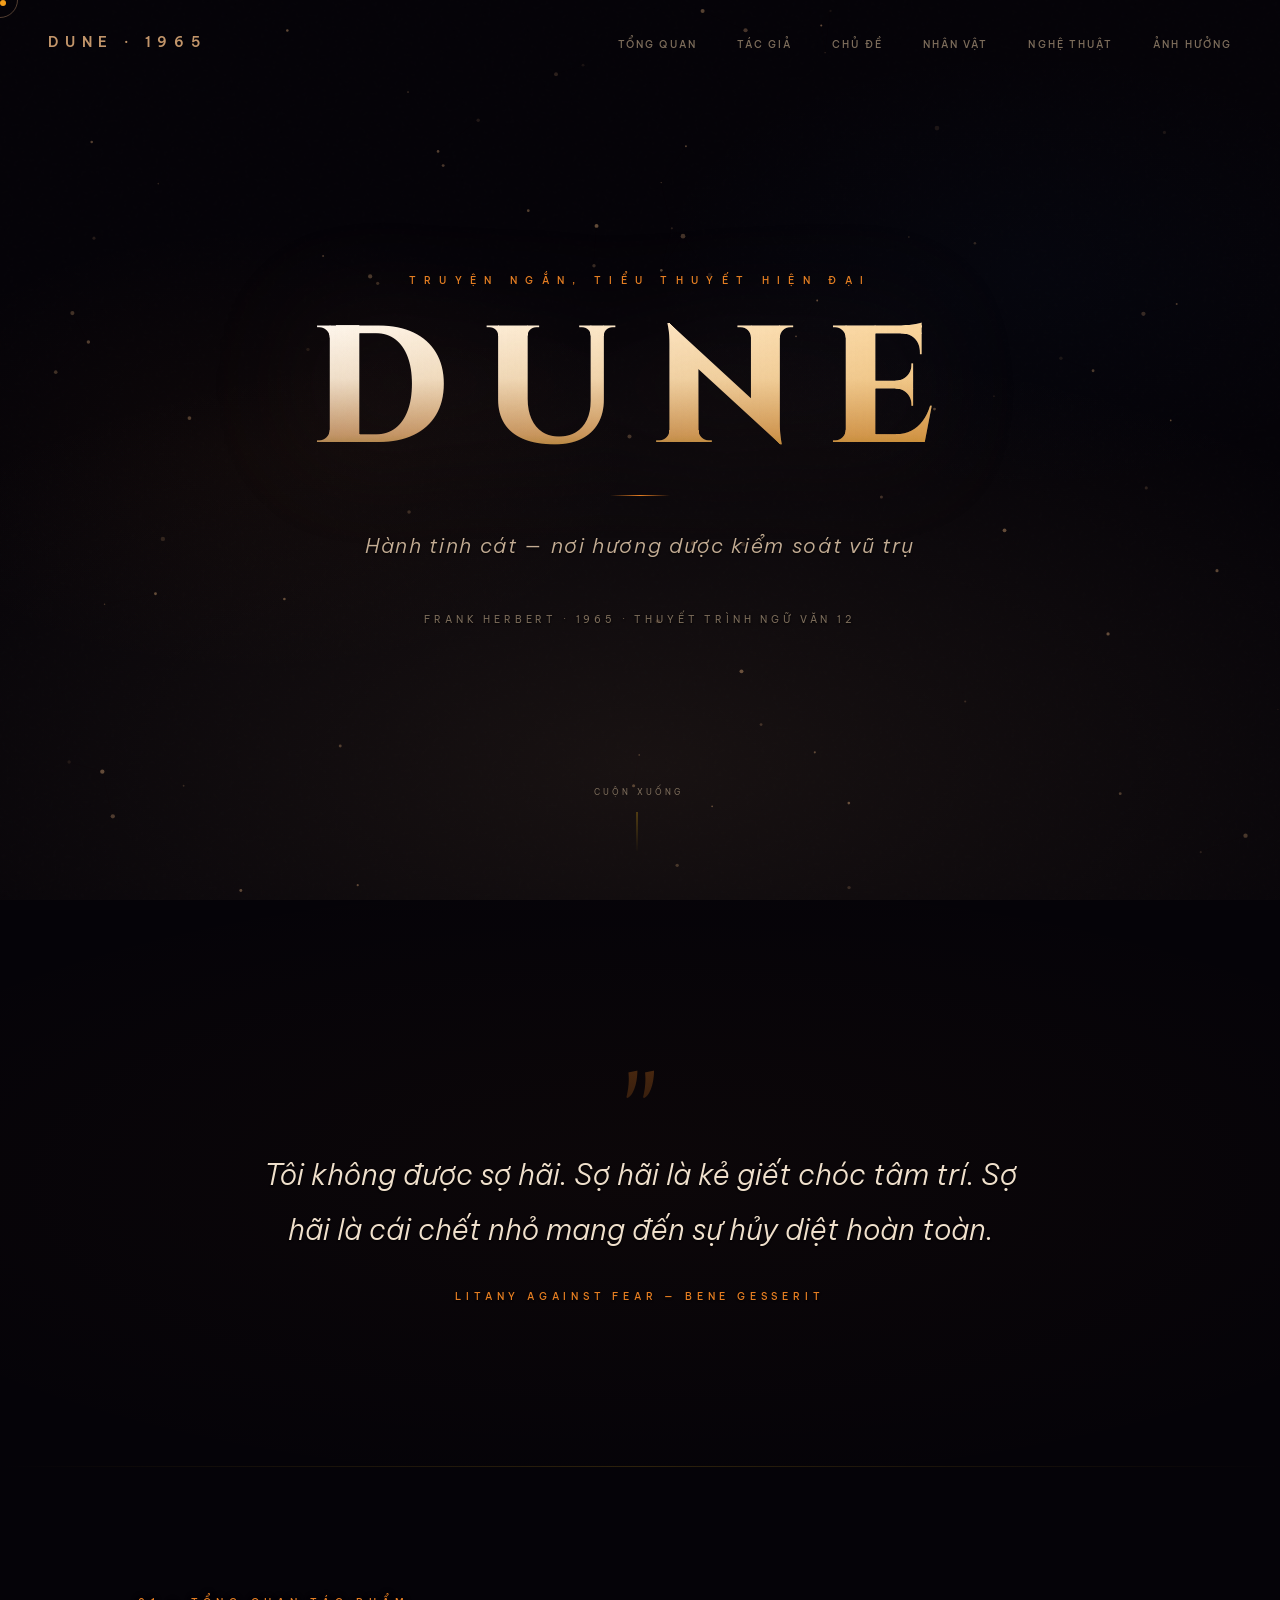
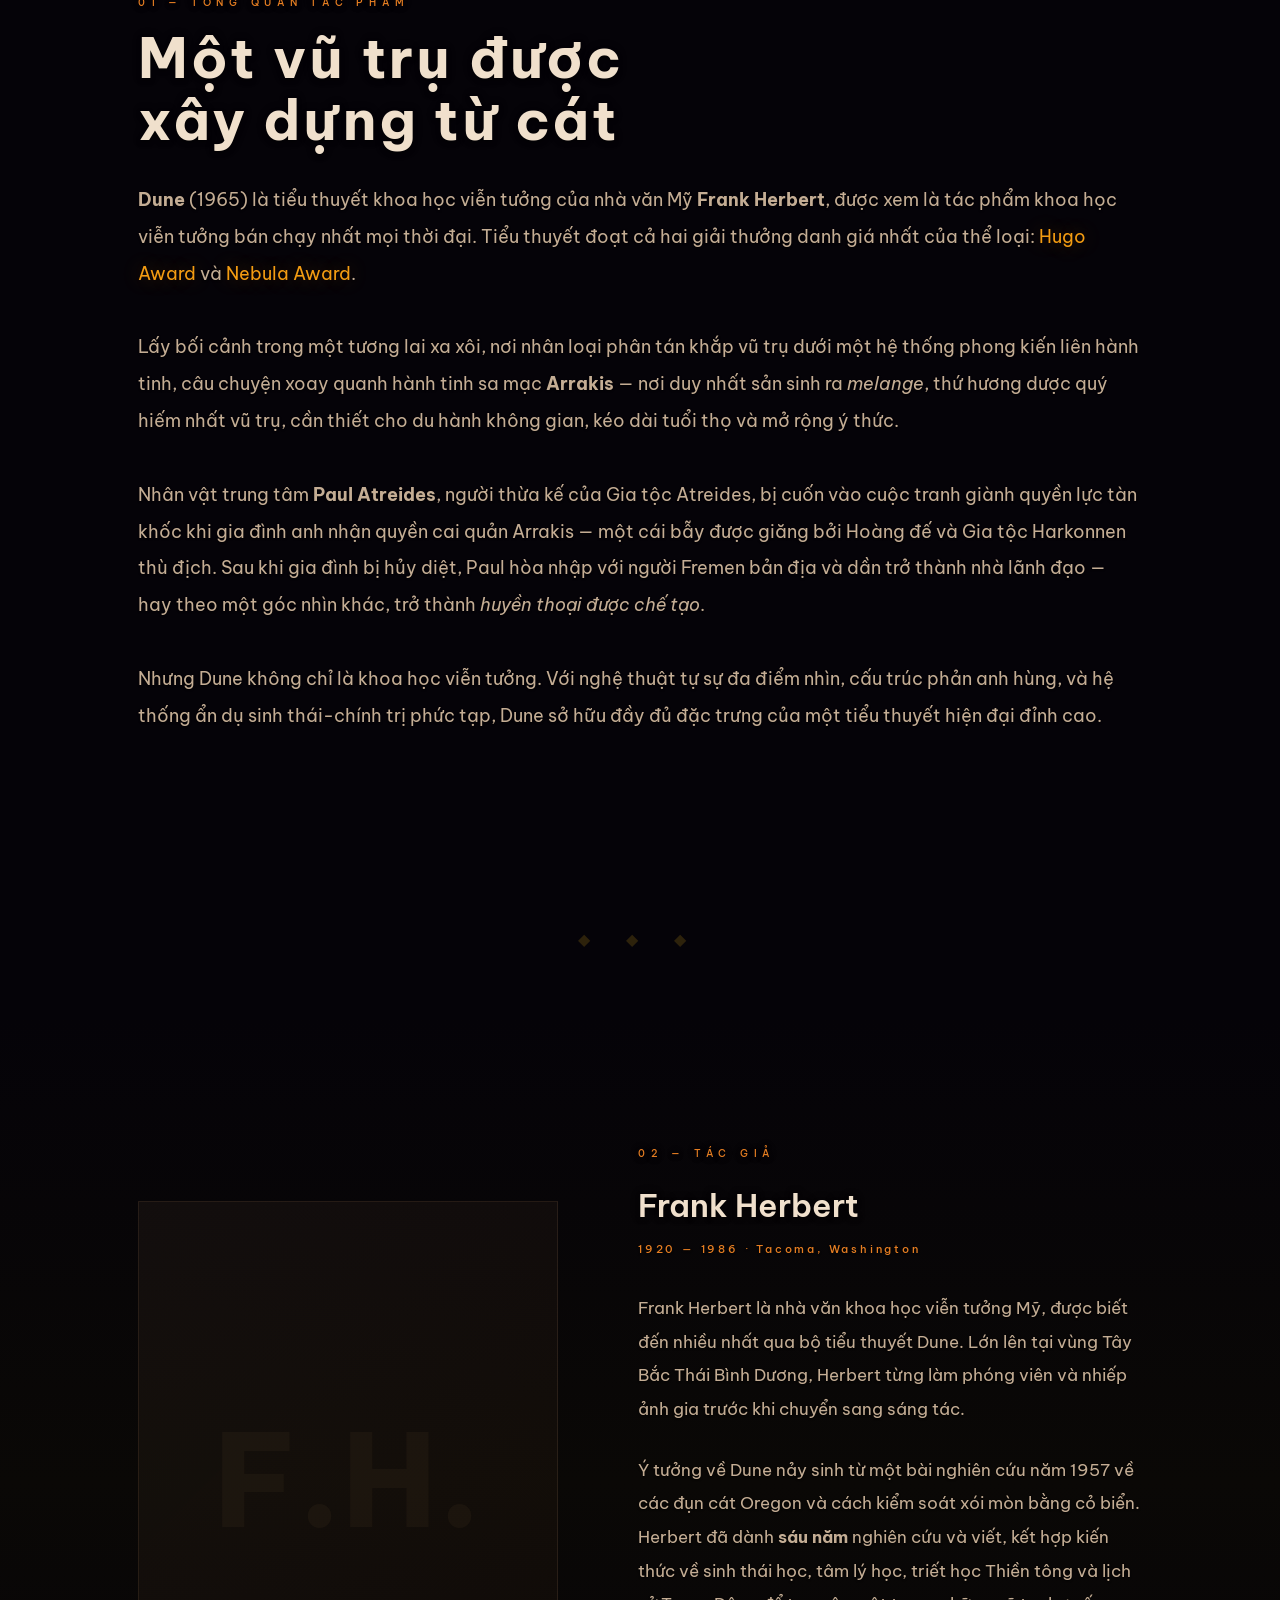
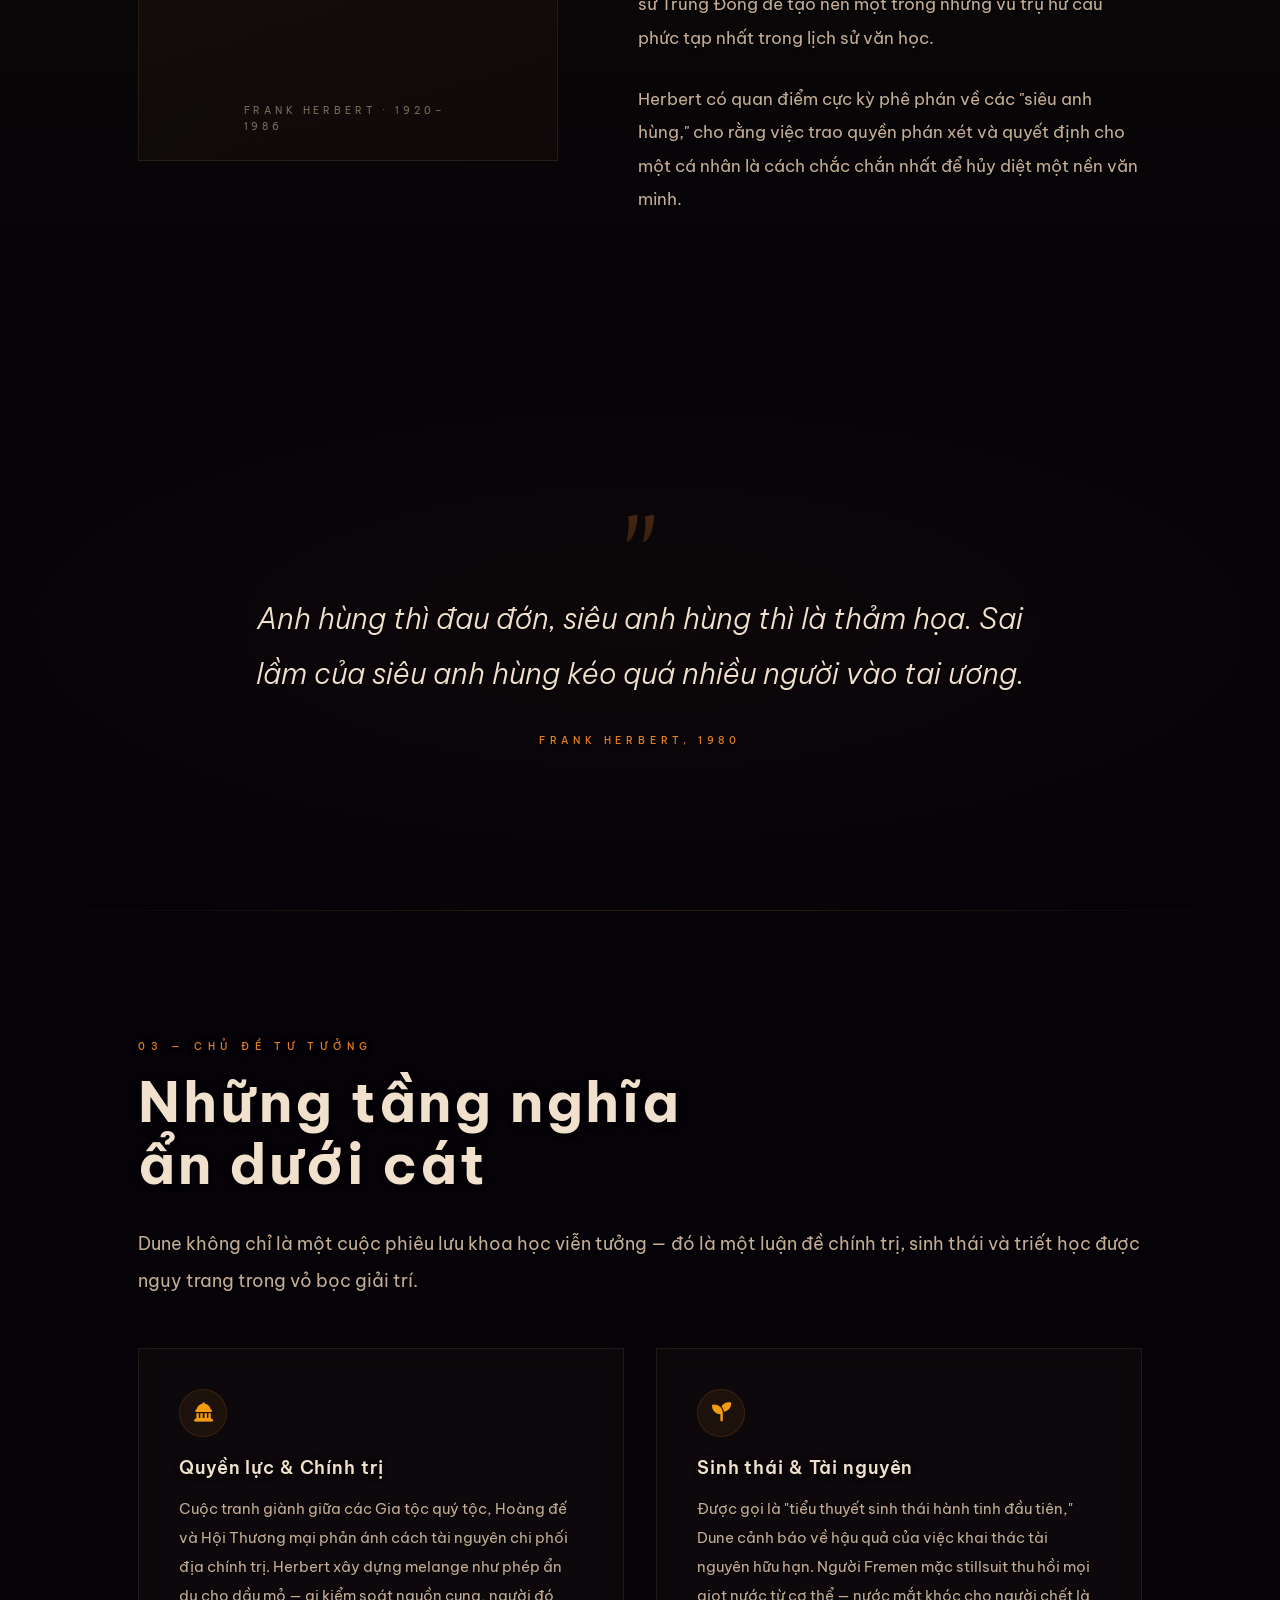
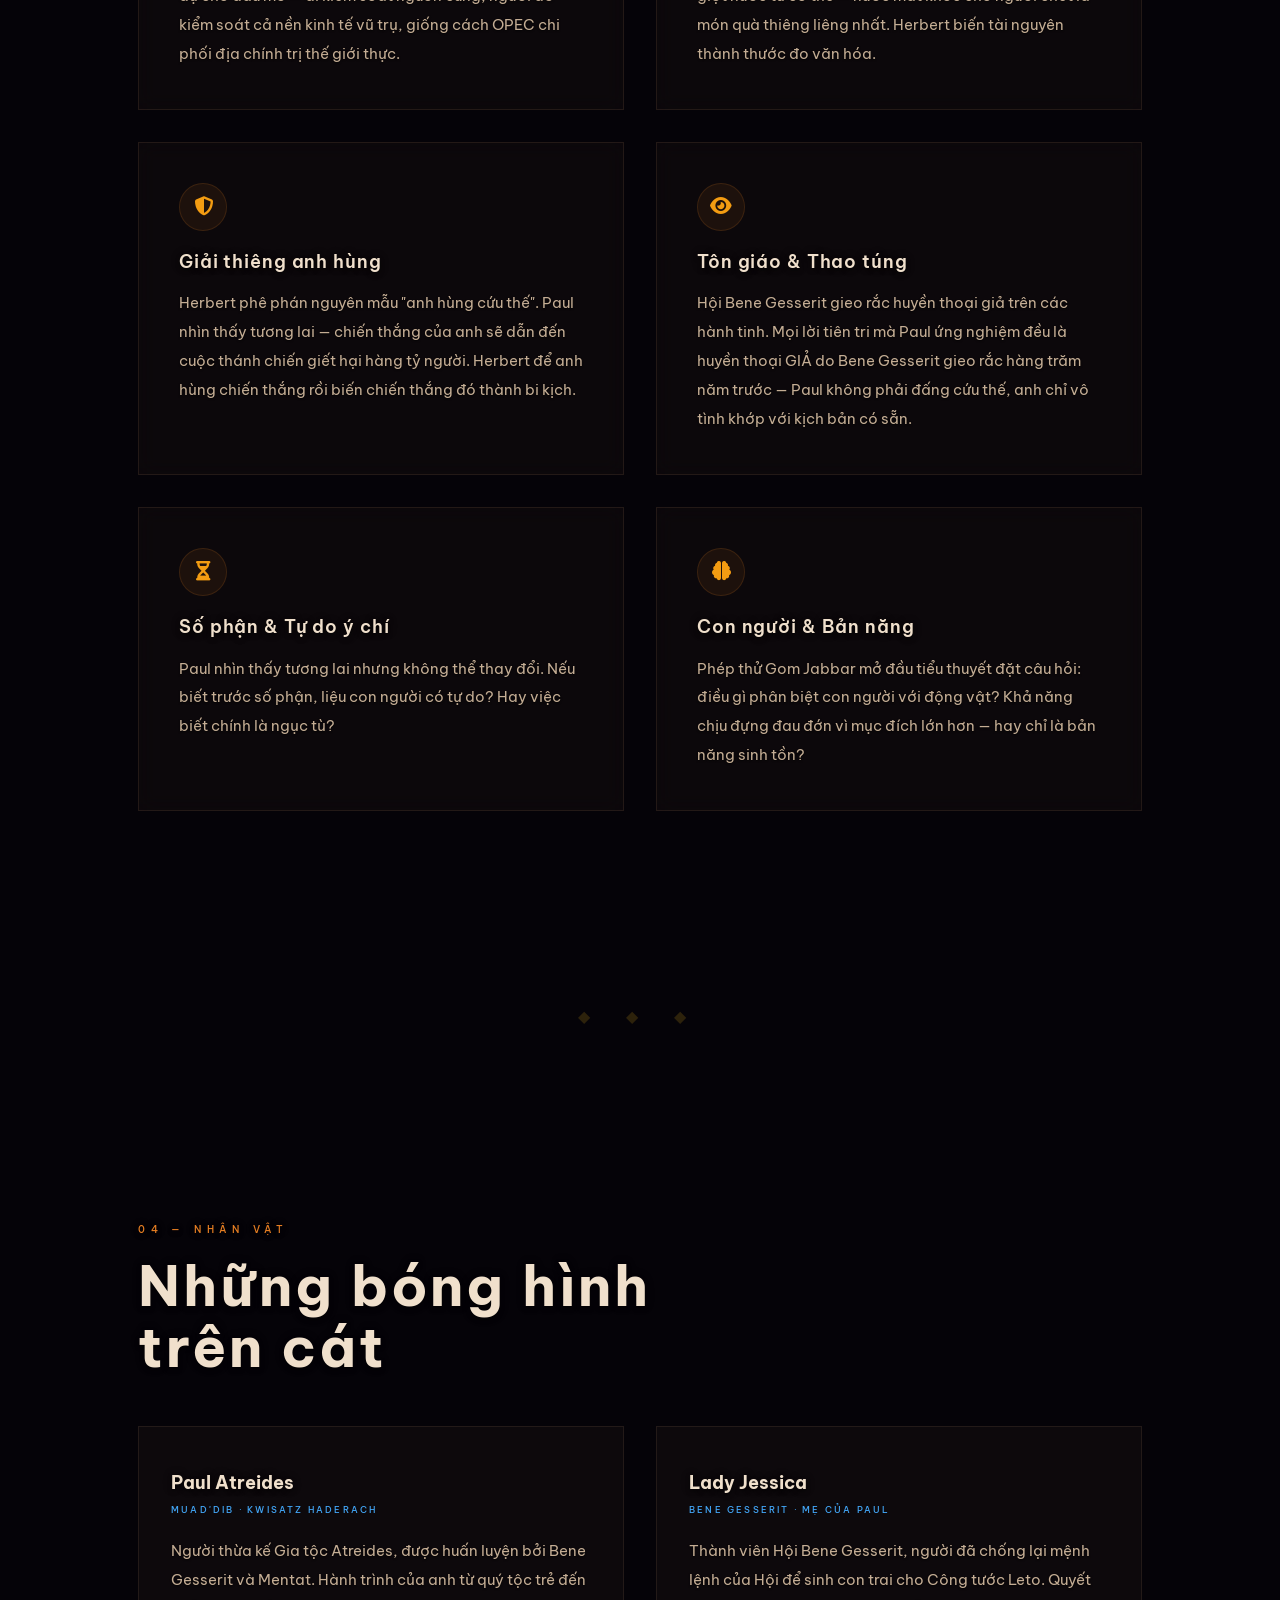
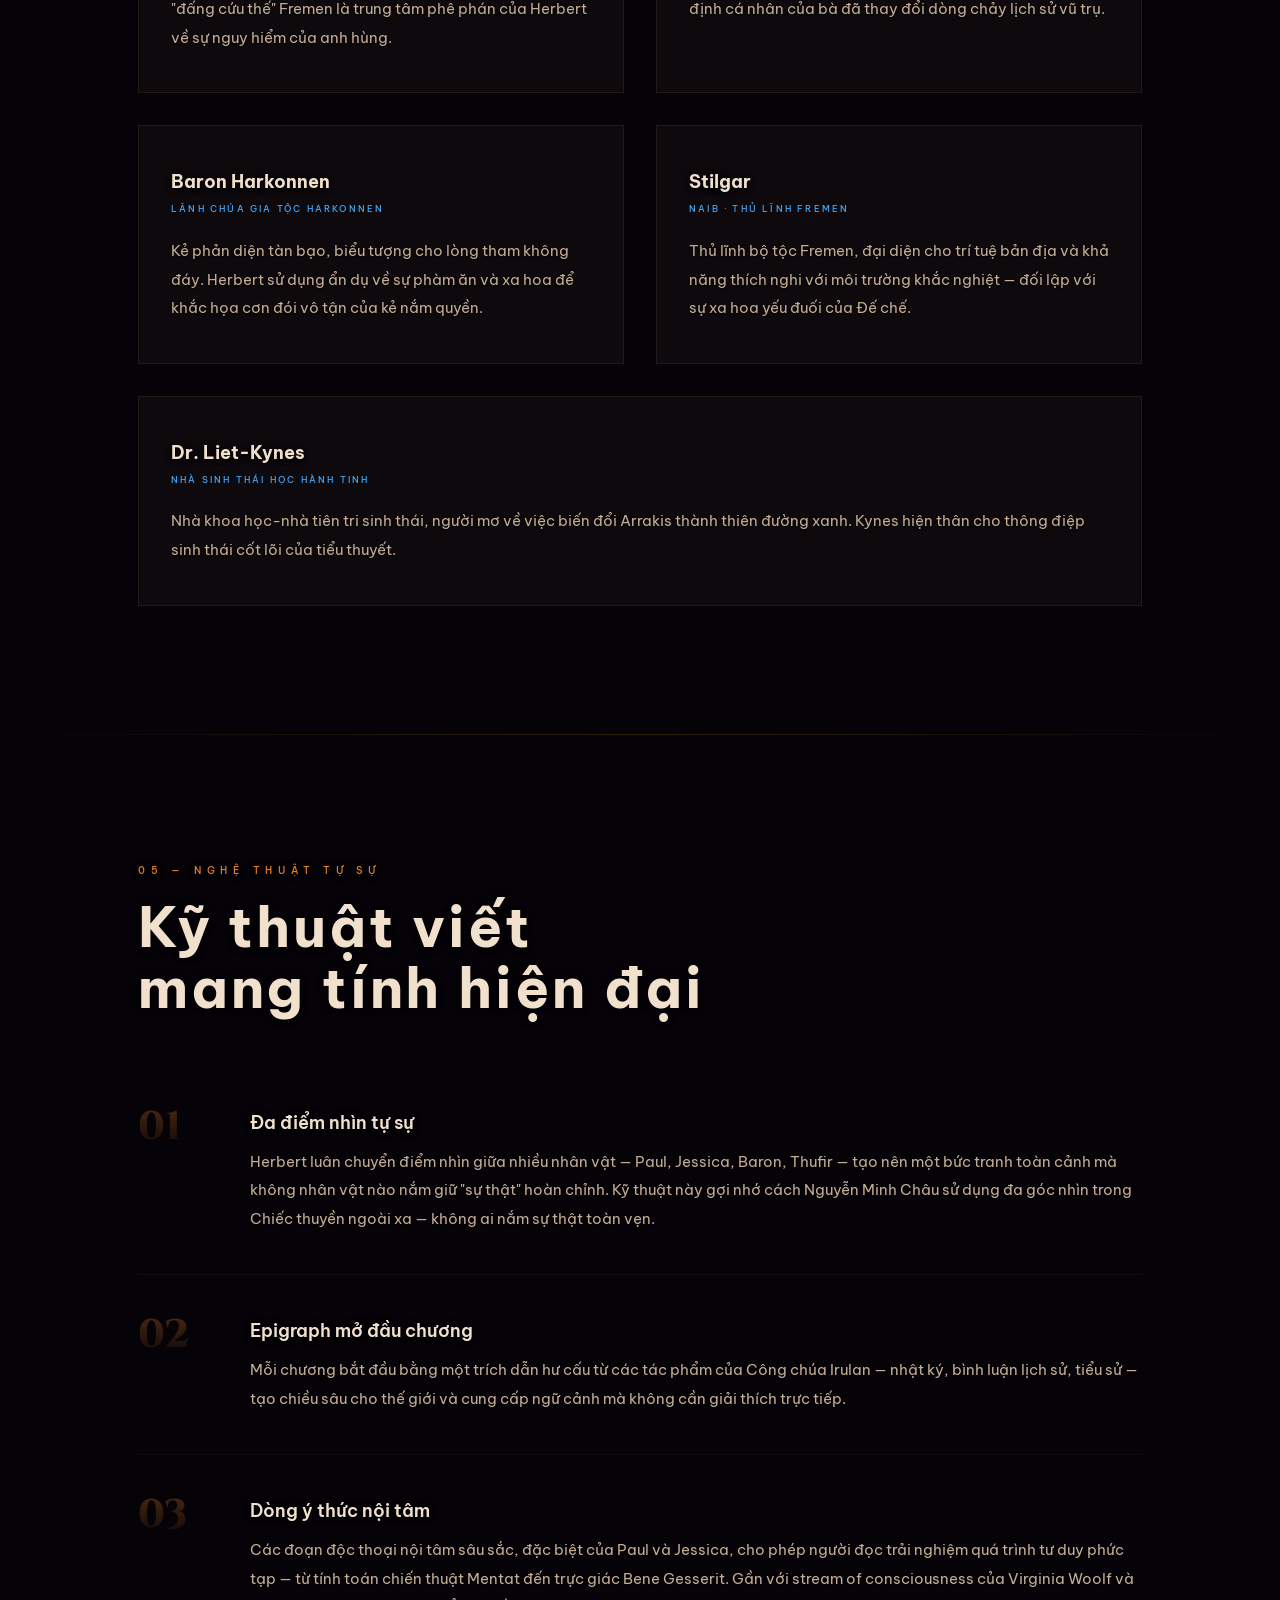
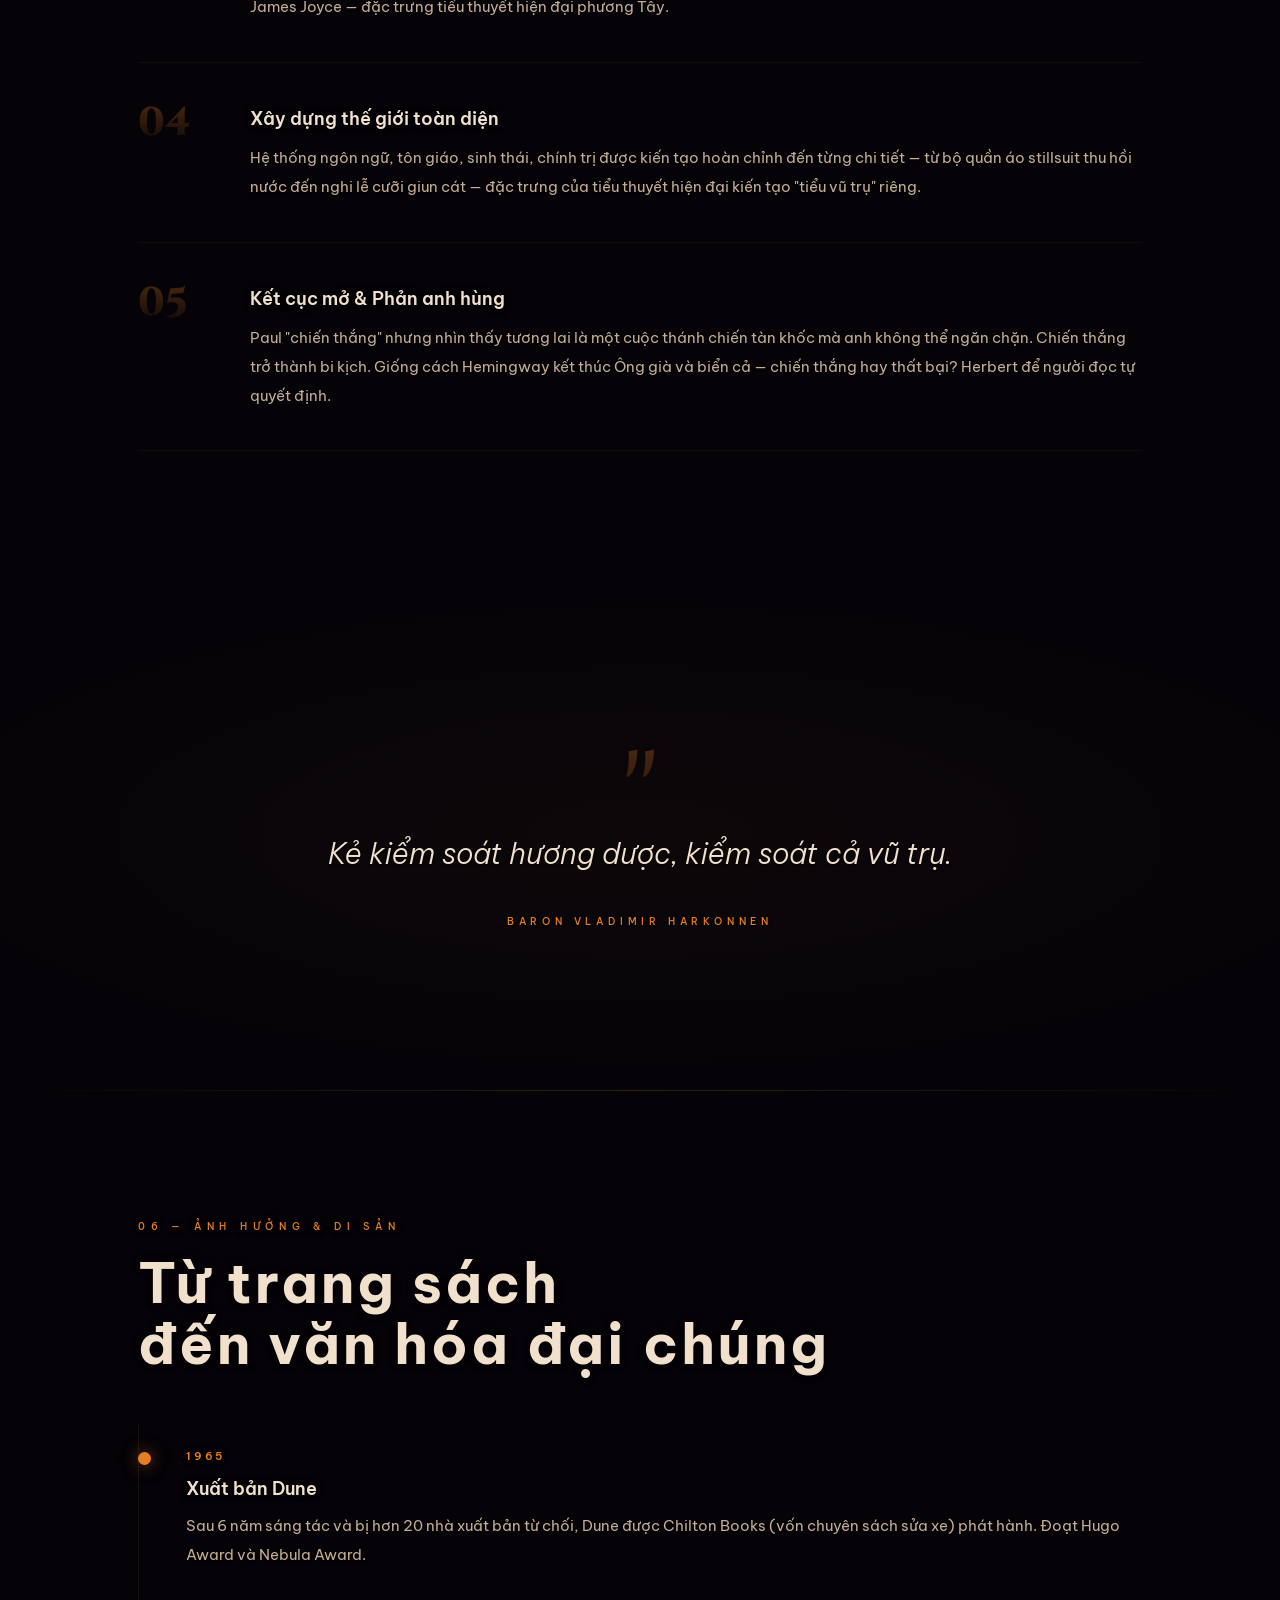
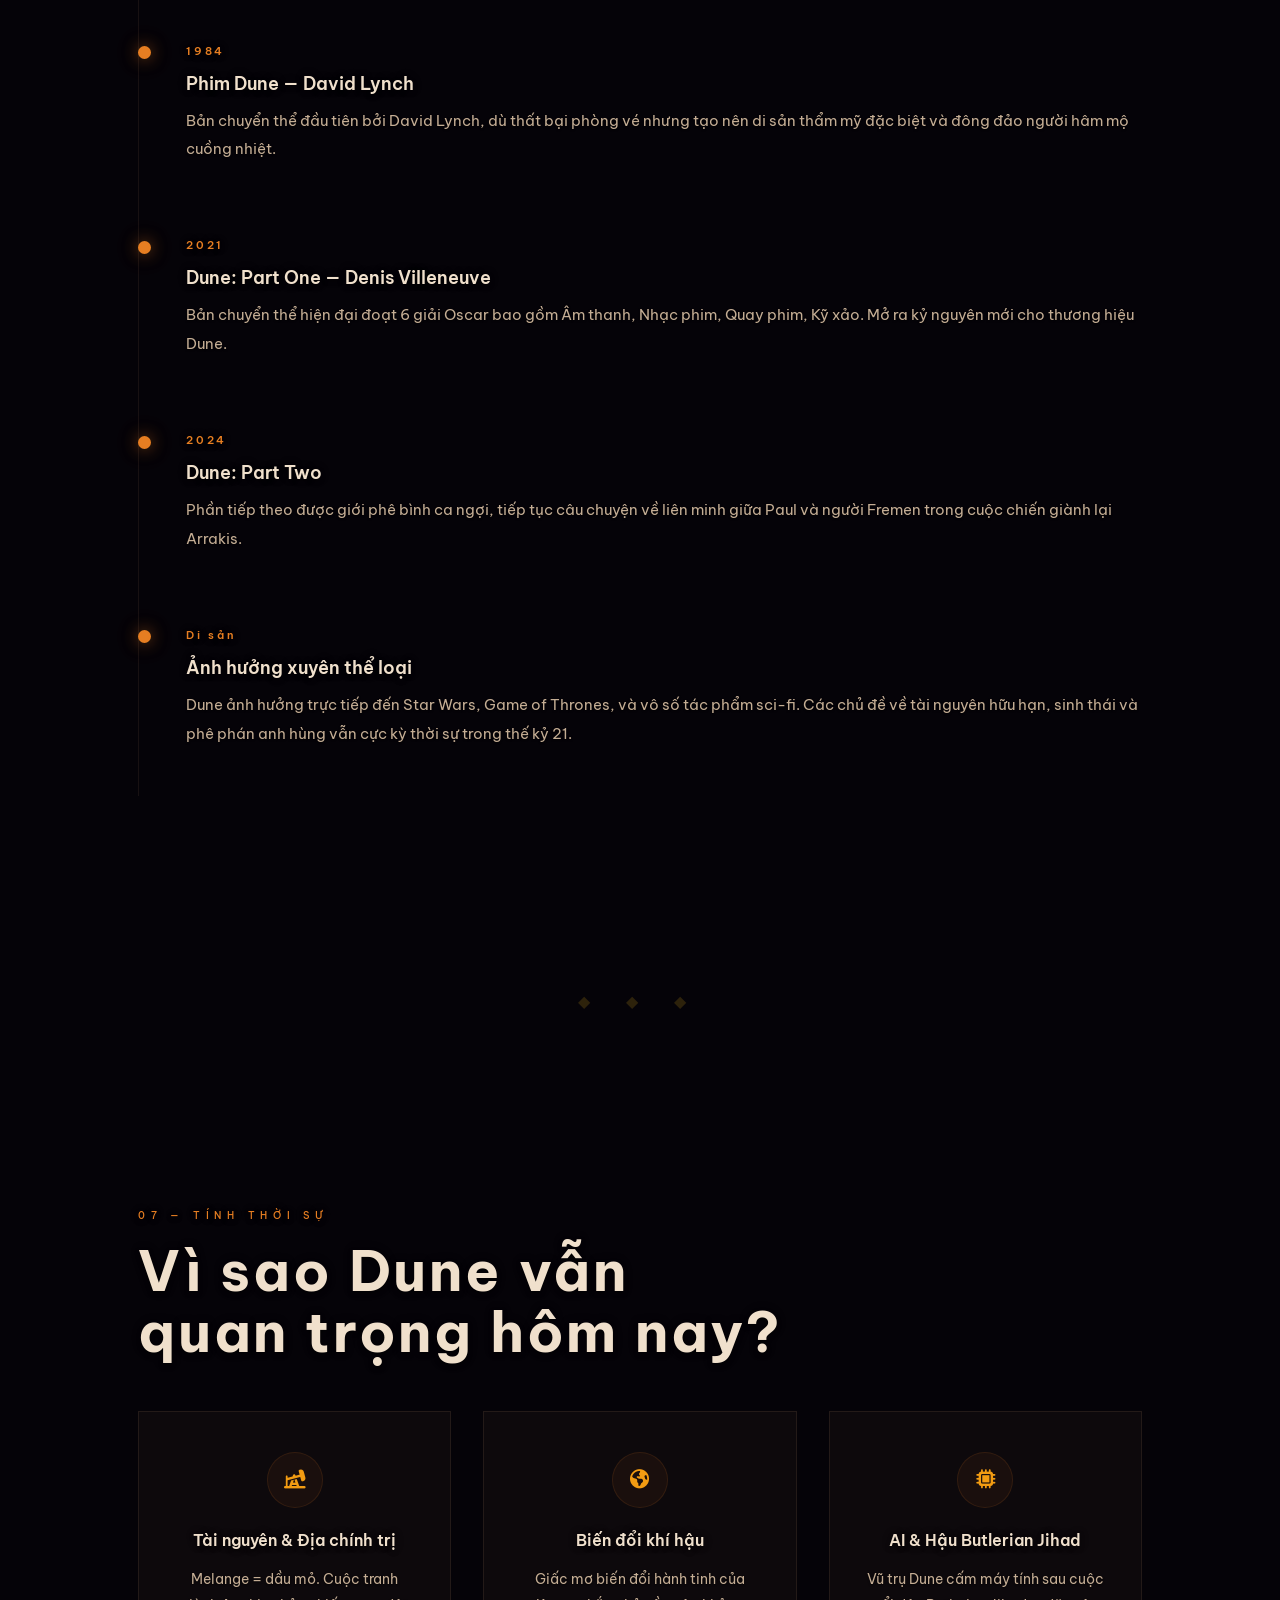
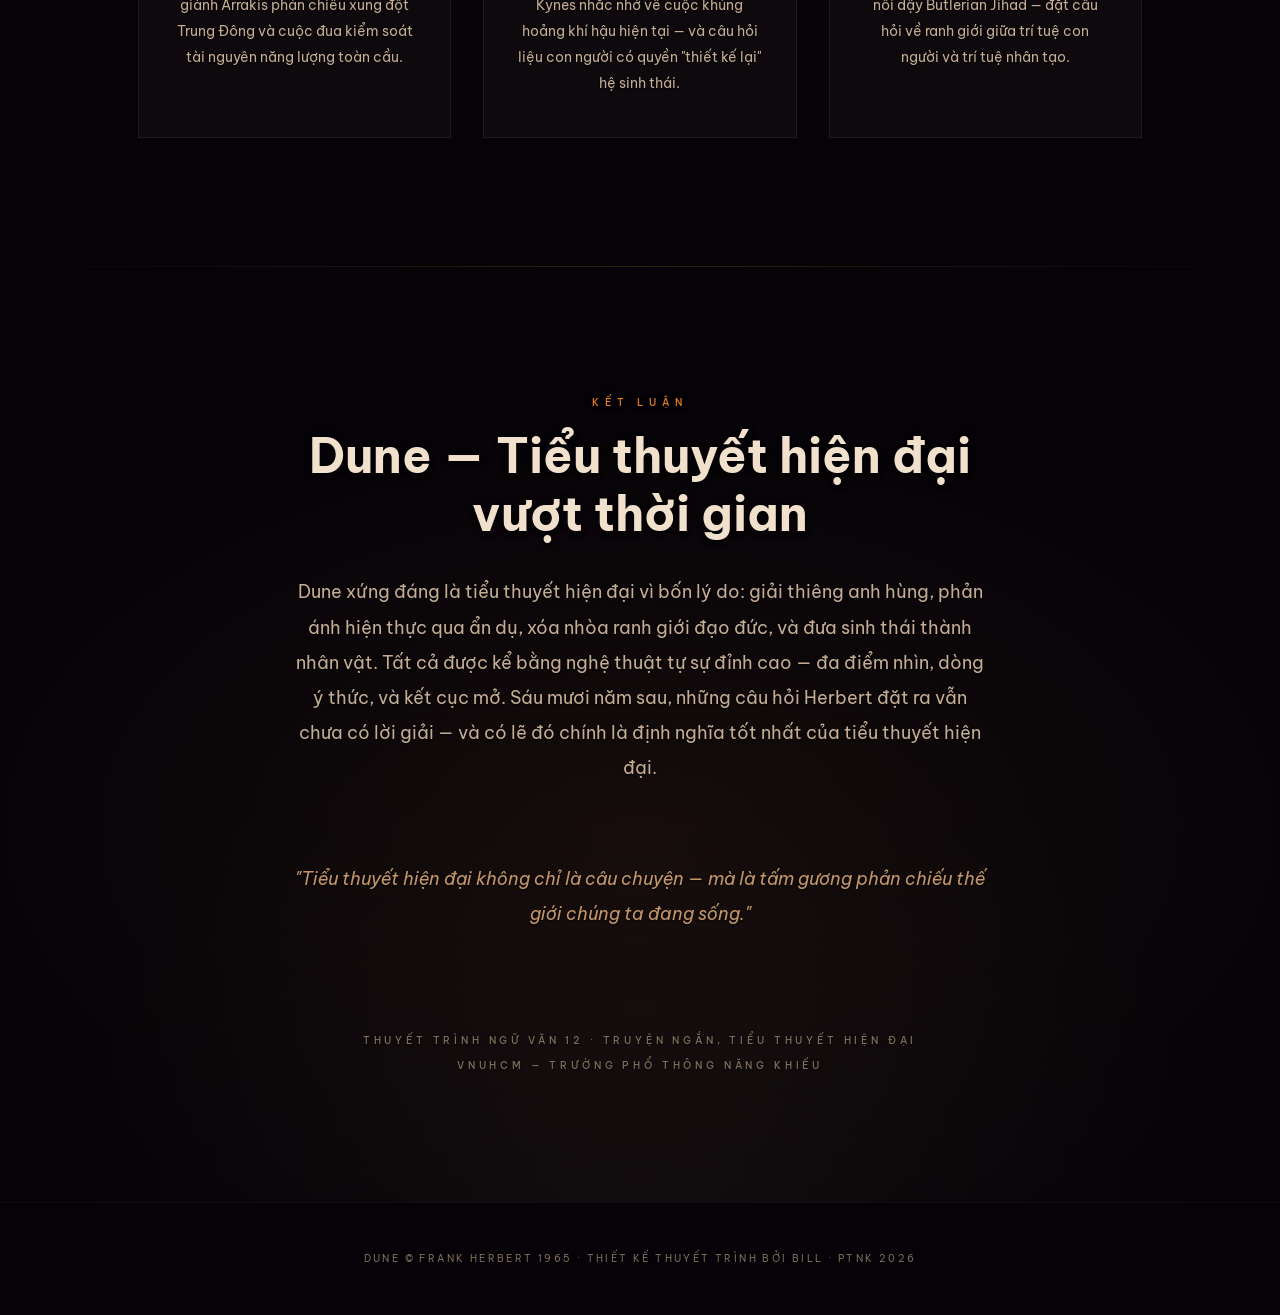
==== index.html @ d8400de3 "Update presentation content to fit new scoring rubric" ====
<!DOCTYPE html>
<html lang="vi">

<head>
  <meta charset="UTF-8">
  <meta name="viewport" content="width=device-width, initial-scale=1.0">
  <title>DUNE — Tiểu thuyết hiện đại | Thuyết trình Ngữ Văn 12</title>
  <meta name="description"
    content="Trang thuyết trình Ngữ Văn 12 về tiểu thuyết Dune của Frank Herbert — tác phẩm khoa học viễn tưởng vĩ đại nhất mọi thời đại.">
  <link rel="preconnect" href="https://fonts.googleapis.com">
  <link rel="preconnect" href="https://fonts.gstatic.com" crossorigin>
  <link
    href="https://fonts.googleapis.com/css2?family=Be+Vietnam+Pro:ital,wght@0,300;0,400;0,500;0,600;0,700;1,300;1,400;1,500&family=Cinzel:wght@400;500;600;700;800;900&display=swap"
    rel="stylesheet">
  <link rel="stylesheet" href="https://cdnjs.cloudflare.com/ajax/libs/font-awesome/6.5.1/css/all.min.css">
  <link rel="stylesheet" href="style.css">
</head>

<body>

  <!-- SCROLL PROGRESS -->
  <div class="scroll-progress" id="scrollProgress"></div>

  <!-- CUSTOM CURSOR -->
  <div class="cursor-dot" id="cursorDot"></div>
  <div class="cursor-ring" id="cursorRing"></div>

  <!-- LOADING -->
  <div class="loader" id="loader">
    <div class="loader-glyph"></div>
    <div class="loader-text">Arrakis</div>
    <div class="loader-sub">Đang tải thế giới Dune</div>
  </div>

  <!-- NAVIGATION -->
  <nav id="navbar">
    <div class="nav-brand">Dune · 1965</div>
    <ul class="nav-links">
      <li><a href="#overview" data-section="overview">Tổng quan</a></li>
      <li><a href="#author" data-section="author">Tác giả</a></li>
      <li><a href="#themes" data-section="themes">Chủ đề</a></li>
      <li><a href="#characters" data-section="characters">Nhân vật</a></li>
      <li><a href="#narrative" data-section="narrative">Nghệ thuật</a></li>
      <li><a href="#influence" data-section="influence">Ảnh hưởng</a></li>
    </ul>
    <button class="hamburger" id="hamburger" aria-label="Menu">
      <span></span><span></span><span></span>
    </button>
  </nav>

  <!-- MOBILE MENU -->
  <div class="mobile-menu" id="mobileMenu">
    <a href="#overview">Tổng quan</a>
    <a href="#author">Tác giả</a>
    <a href="#themes">Chủ đề</a>
    <a href="#characters">Nhân vật</a>
    <a href="#narrative">Nghệ thuật</a>
    <a href="#influence">Ảnh hưởng</a>
  </div>

  <!-- HERO -->
  <section class="hero" id="hero">
    <div class="hero-bg"></div>
    <canvas class="hero-canvas" id="heroCanvas"></canvas>
    <div class="hero-content">
      <div class="hero-eyebrow">Truyện ngắn, tiểu thuyết hiện đại</div>
      <h1 class="hero-title">DUNE</h1>
      <div class="hero-divider"></div>
      <p class="hero-subtitle">Hành tinh cát — nơi hương dược kiểm soát vũ trụ</p>
      <p class="hero-meta">Frank Herbert · 1965 · Thuyết trình Ngữ Văn 12</p>
    </div>
    <div class="scroll-indicator">
      <span>Cuộn xuống</span>
      <div class="scroll-line"></div>
    </div>
  </section>

  <!-- QUOTE 1 -->
  <section class="quote-section reveal">
    <div class="container">
      <div class="quote-mark">"</div>
      <p class="quote-text">Tôi không được sợ hãi. Sợ hãi là kẻ giết chóc tâm trí. Sợ hãi là cái chết nhỏ mang đến sự
        hủy diệt hoàn toàn.</p>
      <p class="quote-author">Litany Against Fear — Bene Gesserit</p>
    </div>
  </section>

  <div class="section-divider"></div>

  <!-- 01 — OVERVIEW -->
  <section id="overview">
    <div class="container">
      <div class="reveal">
        <span class="section-number">01 — Tổng quan tác phẩm</span>
        <h2 class="section-title">Một vũ trụ được<br>xây dựng từ cát</h2>
      </div>
      <div class="section-body reveal">
        <p>
          <strong>Dune</strong> (1965) là tiểu thuyết khoa học viễn tưởng của nhà văn Mỹ <strong>Frank Herbert</strong>,
          được xem là tác phẩm khoa học viễn tưởng bán chạy nhất mọi thời đại. Tiểu thuyết đoạt cả hai giải thưởng danh
          giá nhất của thể loại: <span class="spice-glow">Hugo Award</span> và <span class="spice-glow">Nebula
            Award</span>.
        </p>
        <br>
        <p>
          Lấy bối cảnh trong một tương lai xa xôi, nơi nhân loại phân tán khắp vũ trụ dưới một hệ thống phong kiến liên
          hành tinh, câu chuyện xoay quanh hành tinh sa mạc <strong>Arrakis</strong> — nơi duy nhất sản sinh ra
          <em>melange</em>, thứ hương dược quý hiếm nhất vũ trụ, cần thiết cho du hành không gian, kéo dài tuổi thọ và
          mở rộng ý thức.
        </p>
        <br>
        <p>
          Nhân vật trung tâm <strong>Paul Atreides</strong>, người thừa kế của Gia tộc Atreides, bị cuốn vào cuộc tranh
          giành quyền lực tàn khốc khi gia đình anh nhận quyền cai quản Arrakis — một cái bẫy được giăng bởi Hoàng đế và
          Gia tộc Harkonnen thù địch. Sau khi gia đình bị hủy diệt, Paul hòa nhập với người Fremen bản địa và dần trở
          thành nhà lãnh đạo — hay theo một góc nhìn khác, trở thành <em>huyền thoại được chế tạo</em>.
        </p>
        <br>
        <p>
          Nhưng Dune không chỉ là khoa học viễn tưởng. Với nghệ thuật tự sự đa điểm nhìn, cấu trúc phản anh hùng, và hệ thống ẩn dụ sinh thái-chính trị phức tạp, Dune sở hữu đầy đủ đặc trưng của một tiểu thuyết hiện đại đỉnh cao.
        </p>
      </div>
    </div>
  </section>

  <div class="ornament">◆ ◆ ◆</div>

  <!-- 02 — AUTHOR -->
  <section id="author" class="author-section">
    <div class="container">
      <div class="author-grid">
        <div class="author-visual reveal-left">
          <div class="author-visual-label">Frank Herbert · 1920–1986</div>
        </div>
        <div class="reveal-right">
          <span class="section-number">02 — Tác giả</span>
          <div class="author-info">
            <h3>Frank Herbert</h3>
            <p class="author-dates">1920 — 1986 · Tacoma, Washington</p>
            <p class="author-bio">
              Frank Herbert là nhà văn khoa học viễn tưởng Mỹ, được biết đến nhiều nhất qua bộ tiểu thuyết Dune. Lớn lên
              tại vùng Tây Bắc Thái Bình Dương, Herbert từng làm phóng viên và nhiếp ảnh gia trước khi chuyển sang sáng
              tác.
            </p>
            <br>
            <p class="author-bio">
              Ý tưởng về Dune nảy sinh từ một bài nghiên cứu năm 1957 về các đụn cát Oregon và cách kiểm soát xói mòn
              bằng cỏ biển. Herbert đã dành <strong>sáu năm</strong> nghiên cứu và viết, kết hợp kiến thức về sinh thái
              học, tâm lý học, triết học Thiền tông và lịch sử Trung Đông để tạo nên một trong những vũ trụ hư cấu phức
              tạp nhất trong lịch sử văn học.
            </p>
            <br>
            <p class="author-bio">
              Herbert có quan điểm cực kỳ phê phán về các "siêu anh hùng," cho rằng việc trao quyền phán xét và quyết
              định cho một cá nhân là cách chắc chắn nhất để hủy diệt một nền văn minh.
            </p>
          </div>
        </div>
      </div>
    </div>
  </section>

  <!-- QUOTE 2 -->
  <section class="quote-section reveal">
    <div class="container">
      <div class="quote-mark">"</div>
      <p class="quote-text">Anh hùng thì đau đớn, siêu anh hùng thì là thảm họa. Sai lầm của siêu anh hùng kéo quá nhiều
        người vào tai ương.</p>
      <p class="quote-author">Frank Herbert, 1980</p>
    </div>
  </section>

  <div class="section-divider"></div>

  <!-- 03 — THEMES -->
  <section id="themes">
    <div class="container">
      <div class="reveal">
        <span class="section-number">03 — Chủ đề tư tưởng</span>
        <h2 class="section-title">Những tầng nghĩa<br>ẩn dưới cát</h2>
        <p class="section-body" style="margin-bottom: 1rem;">
          Dune không chỉ là một cuộc phiêu lưu khoa học viễn tưởng — đó là một luận đề chính trị, sinh thái và triết học
          được ngụy trang trong vỏ bọc giải trí.
        </p>
      </div>
      <div class="themes-grid">
        <div class="theme-card reveal">
          <span class="theme-icon"><i class="fa-solid fa-landmark-dome"></i></span>
          <h4>Quyền lực &amp; Chính trị</h4>
          <p>Cuộc tranh giành giữa các Gia tộc quý tộc, Hoàng đế và Hội Thương mại phản ánh cách tài nguyên chi phối địa
            chính trị. Herbert xây dựng melange như phép ẩn dụ cho dầu mỏ — ai kiểm soát nguồn cung, người đó kiểm soát cả nền kinh tế vũ trụ, giống cách OPEC chi phối địa chính trị thế giới thực.</p>
        </div>
        <div class="theme-card reveal" style="transition-delay: 0.1s">
          <span class="theme-icon"><i class="fa-solid fa-seedling"></i></span>
          <h4>Sinh thái &amp; Tài nguyên</h4>
          <p>Được gọi là "tiểu thuyết sinh thái hành tinh đầu tiên," Dune cảnh báo về hậu quả của việc khai thác tài
            nguyên hữu hạn. Người Fremen mặc stillsuit thu hồi mọi giọt nước từ cơ thể — nước mắt khóc cho người chết là món quà thiêng liêng nhất. Herbert biến tài nguyên thành thước đo văn hóa.</p>
        </div>
        <div class="theme-card reveal" style="transition-delay: 0.2s">
          <span class="theme-icon"><i class="fa-solid fa-shield-halved"></i></span>
          <h4>Giải thiêng anh hùng</h4>
          <p>Herbert phê phán nguyên mẫu "anh hùng cứu thế". Paul nhìn thấy tương lai — chiến thắng của anh sẽ dẫn đến cuộc thánh chiến giết hại hàng tỷ người. Herbert để anh hùng chiến thắng rồi biến chiến thắng đó thành bi kịch.</p>
        </div>
        <div class="theme-card reveal" style="transition-delay: 0.3s">
          <span class="theme-icon"><i class="fa-solid fa-eye"></i></span>
          <h4>Tôn giáo &amp; Thao túng</h4>
          <p>Hội Bene Gesserit gieo rắc huyền thoại giả trên các hành tinh. Mọi lời tiên tri mà Paul ứng nghiệm đều là huyền thoại GIẢ do Bene Gesserit gieo rắc hàng trăm năm trước — Paul không phải đấng cứu thế, anh chỉ vô tình khớp với kịch bản có sẵn.</p>
        </div>
        <div class="theme-card reveal" style="transition-delay: 0.4s">
          <span class="theme-icon"><i class="fa-solid fa-hourglass-half"></i></span>
          <h4>Số phận &amp; Tự do ý chí</h4>
          <p>Paul nhìn thấy tương lai nhưng không thể thay đổi. Nếu biết trước số phận, liệu con người có tự do? Hay việc biết chính là ngục tù?</p>
        </div>
        <div class="theme-card reveal" style="transition-delay: 0.5s">
          <span class="theme-icon"><i class="fa-solid fa-brain"></i></span>
          <h4>Con người &amp; Bản năng</h4>
          <p>Phép thử Gom Jabbar mở đầu tiểu thuyết đặt câu hỏi: điều gì phân biệt con người với động vật? Khả năng chịu đựng đau đớn vì mục đích lớn hơn — hay chỉ là bản năng sinh tồn?</p>
        </div>
      </div>
    </div>
  </section>

  <div class="ornament">◆ ◆ ◆</div>

  <!-- 04 — CHARACTERS (VERTICAL GRID) -->
  <section id="characters">
    <div class="container">
      <div class="reveal">
        <span class="section-number">04 — Nhân vật</span>
        <h2 class="section-title">Những bóng hình<br>trên cát</h2>
      </div>
      <div class="characters-grid">
        <div class="character-card reveal">
          <div class="character-name">Paul Atreides</div>
          <span class="character-title-label">Muad'Dib · Kwisatz Haderach</span>
          <p class="character-desc">Người thừa kế Gia tộc Atreides, được huấn luyện bởi Bene Gesserit và Mentat. Hành
            trình của anh từ quý tộc trẻ đến "đấng cứu thế" Fremen là trung tâm phê phán của Herbert về sự nguy hiểm của
            anh hùng.</p>
        </div>
        <div class="character-card reveal" style="transition-delay: 0.1s">
          <div class="character-name">Lady Jessica</div>
          <span class="character-title-label">Bene Gesserit · Mẹ của Paul</span>
          <p class="character-desc">Thành viên Hội Bene Gesserit, người đã chống lại mệnh lệnh của Hội để sinh con trai
            cho Công tước Leto. Quyết định cá nhân của bà đã thay đổi dòng chảy lịch sử vũ trụ.</p>
        </div>
        <div class="character-card reveal" style="transition-delay: 0.2s">
          <div class="character-name">Baron Harkonnen</div>
          <span class="character-title-label">Lãnh chúa Gia tộc Harkonnen</span>
          <p class="character-desc">Kẻ phản diện tàn bạo, biểu tượng cho lòng tham không đáy. Herbert sử dụng ẩn dụ về
            sự phàm ăn và xa hoa để khắc họa cơn đói vô tận của kẻ nắm quyền.</p>
        </div>
        <div class="character-card reveal" style="transition-delay: 0.3s">
          <div class="character-name">Stilgar</div>
          <span class="character-title-label">Naib · Thủ lĩnh Fremen</span>
          <p class="character-desc">Thủ lĩnh bộ tộc Fremen, đại diện cho trí tuệ bản địa và khả năng thích nghi với môi
            trường khắc nghiệt — đối lập với sự xa hoa yếu đuối của Đế chế.</p>
        </div>
        <div class="character-card full-width reveal" style="transition-delay: 0.4s">
          <div class="character-name">Dr. Liet-Kynes</div>
          <span class="character-title-label">Nhà sinh thái học hành tinh</span>
          <p class="character-desc">Nhà khoa học-nhà tiên tri sinh thái, người mơ về việc biến đổi Arrakis thành thiên
            đường xanh. Kynes hiện thân cho thông điệp sinh thái cốt lõi của tiểu thuyết.</p>
        </div>
      </div>
    </div>
  </section>

  <div class="section-divider"></div>

  <!-- 05 — NARRATIVE TECHNIQUES -->
  <section id="narrative">
    <div class="container">
      <div class="reveal">
        <span class="section-number">05 — Nghệ thuật tự sự</span>
        <h2 class="section-title">Kỹ thuật viết<br>mang tính hiện đại</h2>
      </div>
      <div class="technique-list">
        <div class="technique-item reveal">
          <div class="technique-num">01</div>
          <div>
            <h4>Đa điểm nhìn tự sự</h4>
            <p>Herbert luân chuyển điểm nhìn giữa nhiều nhân vật — Paul, Jessica, Baron, Thufir — tạo nên một bức tranh
              toàn cảnh mà không nhân vật nào nắm giữ "sự thật" hoàn chỉnh. Kỹ thuật này gợi nhớ cách Nguyễn Minh Châu sử dụng đa góc nhìn trong Chiếc thuyền ngoài xa — không ai nắm sự thật toàn vẹn.</p>
          </div>
        </div>
        <div class="technique-item reveal">
          <div class="technique-num">02</div>
          <div>
            <h4>Epigraph mở đầu chương</h4>
            <p>Mỗi chương bắt đầu bằng một trích dẫn hư cấu từ các tác phẩm của Công chúa Irulan — nhật ký, bình luận
              lịch sử, tiểu sử — tạo chiều sâu cho thế giới và cung cấp ngữ cảnh mà không cần giải thích trực tiếp.</p>
          </div>
        </div>
        <div class="technique-item reveal">
          <div class="technique-num">03</div>
          <div>
            <h4>Dòng ý thức nội tâm</h4>
            <p>Các đoạn độc thoại nội tâm sâu sắc, đặc biệt của Paul và Jessica, cho phép người đọc trải nghiệm quá
              trình tư duy phức tạp — từ tính toán chiến thuật Mentat đến trực giác Bene Gesserit. Gần với stream of consciousness của Virginia Woolf và James Joyce — đặc trưng tiểu thuyết hiện đại phương Tây.</p>
          </div>
        </div>
        <div class="technique-item reveal">
          <div class="technique-num">04</div>
          <div>
            <h4>Xây dựng thế giới toàn diện</h4>
            <p>Hệ thống ngôn ngữ, tôn giáo, sinh thái, chính trị được kiến tạo hoàn chỉnh đến từng chi tiết — từ bộ quần
              áo stillsuit thu hồi nước đến nghi lễ cưỡi giun cát — đặc trưng của tiểu thuyết hiện đại kiến tạo "tiểu vũ
              trụ" riêng.</p>
          </div>
        </div>
        <div class="technique-item reveal">
          <div class="technique-num">05</div>
          <div>
            <h4>Kết cục mở &amp; Phản anh hùng</h4>
            <p>Paul "chiến thắng" nhưng nhìn thấy tương lai là một cuộc thánh chiến tàn khốc mà anh không thể ngăn chặn.
              Chiến thắng trở thành bi kịch. Giống cách Hemingway kết thúc Ông già và biển cả — chiến thắng hay thất bại? Herbert để người đọc tự quyết định.</p>
          </div>
        </div>
      </div>
    </div>
  </section>

  <!-- QUOTE 3 -->
  <section class="quote-section reveal">
    <div class="container">
      <div class="quote-mark">"</div>
      <p class="quote-text">Kẻ kiểm soát hương dược, kiểm soát cả vũ trụ.</p>
      <p class="quote-author">Baron Vladimir Harkonnen</p>
    </div>
  </section>

  <div class="section-divider"></div>

  <!-- 06 — INFLUENCE TIMELINE -->
  <section id="influence">
    <div class="container">
      <div class="reveal">
        <span class="section-number">06 — Ảnh hưởng &amp; Di sản</span>
        <h2 class="section-title">Từ trang sách<br>đến văn hóa đại chúng</h2>
      </div>
      <div class="timeline" id="timeline">
        <div class="timeline-line"></div>
        <div class="timeline-line-fill" id="timelineFill"></div>
        <div class="timeline-item reveal">
          <div class="timeline-year">1965</div>
          <h4>Xuất bản Dune</h4>
          <p>Sau 6 năm sáng tác và bị hơn 20 nhà xuất bản từ chối, Dune được Chilton Books (vốn chuyên sách sửa xe) phát
            hành. Đoạt Hugo Award và Nebula Award.</p>
        </div>
        <div class="timeline-item reveal">
          <div class="timeline-year">1984</div>
          <h4>Phim Dune — David Lynch</h4>
          <p>Bản chuyển thể đầu tiên bởi David Lynch, dù thất bại phòng vé nhưng tạo nên di sản thẩm mỹ đặc biệt và đông
            đảo người hâm mộ cuồng nhiệt.</p>
        </div>
        <div class="timeline-item reveal">
          <div class="timeline-year">2021</div>
          <h4>Dune: Part One — Denis Villeneuve</h4>
          <p>Bản chuyển thể hiện đại đoạt 6 giải Oscar bao gồm Âm thanh, Nhạc phim, Quay phim, Kỹ xảo. Mở ra kỷ nguyên
            mới cho thương hiệu Dune.</p>
        </div>
        <div class="timeline-item reveal">
          <div class="timeline-year">2024</div>
          <h4>Dune: Part Two</h4>
          <p>Phần tiếp theo được giới phê bình ca ngợi, tiếp tục câu chuyện về liên minh giữa Paul và người Fremen trong
            cuộc chiến giành lại Arrakis.</p>
        </div>
        <div class="timeline-item reveal">
          <div class="timeline-year">Di sản</div>
          <h4>Ảnh hưởng xuyên thể loại</h4>
          <p>Dune ảnh hưởng trực tiếp đến Star Wars, Game of Thrones, và vô số tác phẩm sci-fi. Các chủ đề về tài nguyên
            hữu hạn, sinh thái và phê phán anh hùng vẫn cực kỳ thời sự trong thế kỷ 21.</p>
        </div>
      </div>
    </div>
  </section>

  <div class="ornament">◆ ◆ ◆</div>

  <!-- 07 — MODERN RELEVANCE -->
  <section>
    <div class="container">
      <div class="reveal">
        <span class="section-number">07 — Tính thời sự</span>
        <h2 class="section-title">Vì sao Dune vẫn<br>quan trọng hôm nay?</h2>
      </div>
      <div class="relevance-grid">
        <div class="relevance-card reveal">
          <span class="relevance-icon"><i class="fa-solid fa-oil-well"></i></span>
          <h4>Tài nguyên &amp; Địa chính trị</h4>
          <p>Melange = dầu mỏ. Cuộc tranh giành Arrakis phản chiếu xung đột Trung Đông và cuộc đua kiểm soát tài nguyên
            năng lượng toàn cầu.</p>
        </div>
        <div class="relevance-card reveal" style="transition-delay: 0.1s">
          <span class="relevance-icon"><i class="fa-solid fa-earth-americas"></i></span>
          <h4>Biến đổi khí hậu</h4>
          <p>Giấc mơ biến đổi hành tinh của Kynes nhắc nhở về cuộc khủng hoảng khí hậu hiện tại — và câu hỏi liệu con
            người có quyền "thiết kế lại" hệ sinh thái.</p>
        </div>
        <div class="relevance-card reveal" style="transition-delay: 0.2s">
          <span class="relevance-icon"><i class="fa-solid fa-microchip"></i></span>
          <h4>AI &amp; Hậu Butlerian Jihad</h4>
          <p>Vũ trụ Dune cấm máy tính sau cuộc nổi dậy Butlerian Jihad — đặt câu hỏi về ranh giới giữa trí tuệ con người
            và trí tuệ nhân tạo.</p>
        </div>
      </div>
    </div>
  </section>

  <div class="section-divider"></div>

  <!-- CONCLUSION -->
  <section class="conclusion-section">
    <div class="container">
      <div class="conclusion-content reveal">
        <span class="section-number">Kết luận</span>
        <h2 class="conclusion-title">Dune — Tiểu thuyết hiện đại vượt thời gian</h2>
        <p class="conclusion-text">
          Dune xứng đáng là tiểu thuyết hiện đại vì bốn lý do: giải thiêng anh hùng, phản ánh hiện thực qua ẩn dụ, xóa nhòa ranh giới đạo đức, và đưa sinh thái thành nhân vật. Tất cả được kể bằng nghệ thuật tự sự đỉnh cao — đa điểm nhìn, dòng ý thức, và kết cục mở. Sáu mươi năm sau, những câu hỏi Herbert đặt ra vẫn chưa có lời giải — và có lẽ đó chính là định nghĩa tốt nhất của tiểu thuyết hiện đại.
        </p>
        <br>
        <p class="conclusion-text" style="font-style: italic; color: var(--sand);">
          "Tiểu thuyết hiện đại không chỉ là câu chuyện — mà là tấm gương phản chiếu thế giới chúng ta đang sống."
        </p>
        <br><br>
        <p class="conclusion-credit">Thuyết trình Ngữ Văn 12 · Truyện ngắn, Tiểu thuyết hiện đại</p>
        <p class="conclusion-credit" style="margin-top: 0.5rem;">VNUHCM — Trường Phổ Thông Năng Khiếu</p>
      </div>
    </div>
  </section>

  <!-- FOOTER -->
  <footer>
    <p>Dune © Frank Herbert 1965 · Thiết kế thuyết trình bởi Bill · PTNK 2026</p>
  </footer>

  <script src="script.js"></script>
</body>

</html>
---- style.css ----
/* ===== DUNE PRESENTATION — PREMIUM STYLESHEET ===== */

/* ===== GOOGLE FONTS (imported in HTML) ===== */
/* Be Vietnam Pro (Vietnamese optimized) + Cinzel (display) + Space Mono (mono) */

:root {
  --sand: #C2956A;
  --sand-light: #F0E0CC;
  --sand-dark: #8B6914;
  --spice: #E67E22;
  --spice-glow: #F39C12;
  --spice-deep: #D35400;
  --desert-night: #0D0B08;
  --deep-blue: #0A1628;
  --worm-brown: #3E2723;
  --fremen-blue: #1565C0;
  --fremen-glow: #42A5F5;
  --void: #050308;
  --void-warm: #0A0806;
  --text-primary: #F5EDE3;
  --text-secondary: #C4AD94;
  --text-dim: #7D6D5B;
  --glass-bg: rgba(194, 149, 106, 0.04);
  --glass-border: rgba(194, 149, 106, 0.12);
  --glass-hover: rgba(230, 126, 34, 0.08);
  --radius: 2px;
}

* {
  margin: 0;
  padding: 0;
  box-sizing: border-box;
}

html {
  scroll-behavior: smooth;
  scrollbar-width: thin;
  scrollbar-color: var(--sand-dark) var(--void);
}

::-webkit-scrollbar {
  width: 5px;
}

::-webkit-scrollbar-track {
  background: var(--void);
}

::-webkit-scrollbar-thumb {
  background: var(--sand-dark);
  border-radius: 3px;
}

body {
  font-family: 'Be Vietnam Pro', 'Segoe UI', sans-serif;
  background: var(--void);
  color: var(--text-primary);
  overflow-x: hidden;
  cursor: default;
  font-size: 16px;
  line-height: 1.7;
  -webkit-font-smoothing: antialiased;
  -moz-osx-font-smoothing: grayscale;
}

/* ===== NOISE TEXTURE OVERLAY ===== */
body::before {
  content: '';
  position: fixed;
  inset: 0;
  z-index: 9999;
  pointer-events: none;
  background-image: url("data:image/svg+xml,%3Csvg viewBox='0 0 256 256' xmlns='http://www.w3.org/2000/svg'%3E%3Cfilter id='n'%3E%3CfeTurbulence type='fractalNoise' baseFrequency='0.9' numOctaves='4' stitchTiles='stitch'/%3E%3C/filter%3E%3Crect width='100%25' height='100%25' filter='url(%23n)' opacity='0.03'/%3E%3C/svg%3E");
  background-repeat: repeat;
  opacity: 0.35;
}

/* ===== SCROLL PROGRESS BAR ===== */
.scroll-progress {
  position: fixed;
  top: 0;
  left: 0;
  height: 2px;
  z-index: 10001;
  background: linear-gradient(90deg, var(--spice), var(--spice-glow), var(--sand));
  width: 0%;
  transition: width 0.1s linear;
  box-shadow: 0 0 10px var(--spice), 0 0 20px rgba(230, 126, 34, 0.3);
}

/* ===== CUSTOM CURSOR ===== */
.cursor-dot {
  width: 6px;
  height: 6px;
  background: var(--spice-glow);
  border-radius: 50%;
  position: fixed;
  pointer-events: none;
  z-index: 10002;
  transition: transform 0.1s ease;
  mix-blend-mode: screen;
}

.cursor-ring {
  width: 36px;
  height: 36px;
  border: 1px solid rgba(194, 149, 106, 0.4);
  border-radius: 50%;
  position: fixed;
  pointer-events: none;
  z-index: 10002;
  transition: all 0.15s ease;
  mix-blend-mode: screen;
}

.cursor-ring.hover {
  transform: scale(1.5);
  border-color: var(--spice);
  background: rgba(230, 126, 34, 0.06);
}

@media (pointer: coarse) {

  .cursor-dot,
  .cursor-ring {
    display: none;
  }
}

/* ===== LOADING SCREEN ===== */
.loader {
  position: fixed;
  inset: 0;
  z-index: 10000;
  background: var(--void);
  display: flex;
  flex-direction: column;
  align-items: center;
  justify-content: center;
  transition: opacity 1.2s cubic-bezier(0.4, 0, 0, 1), visibility 1.2s;
}

.loader.hidden {
  opacity: 0;
  visibility: hidden;
  pointer-events: none;
}

.loader-glyph {
  width: 60px;
  height: 60px;
  position: relative;
  margin-bottom: 2.5rem;
}

.loader-glyph::before,
.loader-glyph::after {
  content: '';
  position: absolute;
  border: 1px solid var(--sand);
  animation: loaderSpin 3s ease-in-out infinite;
}

.loader-glyph::before {
  inset: 0;
  border-radius: 50%;
  border-color: var(--spice) transparent var(--spice) transparent;
}

.loader-glyph::after {
  inset: 8px;
  border-radius: 50%;
  border-color: transparent var(--sand) transparent var(--sand);
  animation-direction: reverse;
  animation-duration: 2s;
}

.loader-text {
  font-family: 'Be Vietnam Pro', serif;
  font-size: clamp(0.8rem, 2vw, 1.1rem);
  letter-spacing: 1.2em;
  color: var(--sand);
  text-transform: uppercase;
  animation: loaderPulse 2s ease-in-out infinite;
}

.loader-sub {
  font-family: 'Be Vietnam Pro', sans-serif;
  font-size: 0.7rem;
  letter-spacing: 0.3em;
  font-weight: 300;
  color: var(--text-dim);
  text-transform: uppercase;
  margin-top: 1rem;
  animation: loaderPulse 2s ease-in-out 0.5s infinite;
}

@keyframes loaderSpin {
  0% {
    transform: rotate(0deg);
  }

  100% {
    transform: rotate(360deg);
  }
}

@keyframes loaderPulse {

  0%,
  100% {
    opacity: 0.3;
  }

  50% {
    opacity: 1;
  }
}

/* ===== NAVIGATION ===== */
nav {
  position: fixed;
  top: 0;
  left: 0;
  right: 0;
  z-index: 1000;
  padding: 1.8rem 3rem;
  display: flex;
  justify-content: space-between;
  align-items: center;
  transition: all 0.6s cubic-bezier(0.4, 0, 0, 1);
}

nav.scrolled {
  background: rgba(5, 3, 8, 0.85);
  backdrop-filter: blur(30px) saturate(1.2);
  -webkit-backdrop-filter: blur(30px) saturate(1.2);
  padding: 1rem 3rem;
  border-bottom: 1px solid var(--glass-border);
}

.nav-brand {
  font-family: 'Be Vietnam Pro', serif;
  font-size: 0.85rem;
  letter-spacing: 0.5em;
  color: var(--sand);
  text-transform: uppercase;
  font-weight: 600;
}

.nav-links {
  display: flex;
  gap: 2.5rem;
  list-style: none;
}

.nav-links a {
  font-family: 'Be Vietnam Pro', sans-serif;
  font-size: 0.65rem;
  letter-spacing: 0.2em;
  color: var(--text-dim);
  text-decoration: none;
  text-transform: uppercase;
  transition: color 0.4s;
  position: relative;
  padding-bottom: 4px;
  font-weight: 500;
}

.nav-links a::after {
  content: '';
  position: absolute;
  bottom: 0;
  left: 0;
  width: 0;
  height: 1px;
  background: linear-gradient(90deg, var(--spice), var(--spice-glow));
  transition: width 0.5s cubic-bezier(0.4, 0, 0, 1);
}

.nav-links a:hover,
.nav-links a.active {
  color: var(--sand-light);
}

.nav-links a:hover::after,
.nav-links a.active::after {
  width: 100%;
}

/* Hamburger */
.hamburger {
  display: none;
  flex-direction: column;
  gap: 5px;
  cursor: pointer;
  padding: 5px;
  z-index: 1001;
  background: none;
  border: none;
}

.hamburger span {
  width: 22px;
  height: 1px;
  background: var(--sand);
  transition: all 0.4s cubic-bezier(0.4, 0, 0, 1);
  display: block;
}

.hamburger.active span:nth-child(1) {
  transform: rotate(45deg) translate(4px, 4px);
}

.hamburger.active span:nth-child(2) {
  opacity: 0;
  transform: scaleX(0);
}

.hamburger.active span:nth-child(3) {
  transform: rotate(-45deg) translate(4px, -4px);
}

.mobile-menu {
  display: none;
  position: fixed;
  inset: 0;
  z-index: 999;
  background: rgba(5, 3, 8, 0.97);
  backdrop-filter: blur(40px);
  -webkit-backdrop-filter: blur(40px);
  flex-direction: column;
  align-items: center;
  justify-content: center;
  gap: 2.5rem;
  opacity: 0;
  visibility: hidden;
  transition: all 0.5s cubic-bezier(0.4, 0, 0, 1);
}

.mobile-menu.active {
  opacity: 1;
  visibility: visible;
}

.mobile-menu a {
  font-family: 'Be Vietnam Pro', serif;
  font-size: 1.4rem;
  letter-spacing: 0.3em;
  color: var(--sand-light);
  text-decoration: none;
  text-transform: uppercase;
  opacity: 0;
  transform: translateY(20px);
  transition: all 0.4s ease;
}

.mobile-menu.active a {
  opacity: 1;
  transform: translateY(0);
}

.mobile-menu a:nth-child(2) {
  transition-delay: 0.05s;
}

.mobile-menu a:nth-child(3) {
  transition-delay: 0.1s;
}

.mobile-menu a:nth-child(4) {
  transition-delay: 0.15s;
}

.mobile-menu a:nth-child(5) {
  transition-delay: 0.2s;
}

.mobile-menu a:nth-child(6) {
  transition-delay: 0.25s;
}

/* ===== HERO ===== */
.hero {
  height: 100vh;
  min-height: 600px;
  display: flex;
  flex-direction: column;
  justify-content: center;
  align-items: center;
  position: relative;
  overflow: hidden;
}

.hero-bg {
  position: absolute;
  inset: 0;
  background:
    radial-gradient(ellipse 120% 80% at 50% 85%, rgba(194, 149, 106, 0.1) 0%, transparent 60%),
    radial-gradient(ellipse 60% 50% at 20% 50%, rgba(230, 126, 34, 0.04) 0%, transparent 50%),
    radial-gradient(ellipse 60% 50% at 80% 30%, rgba(21, 101, 192, 0.03) 0%, transparent 50%),
    var(--void);
}

.hero-canvas {
  position: absolute;
  inset: 0;
  z-index: 1;
}

.hero-content {
  text-align: center;
  z-index: 2;
  position: relative;
}

.hero-eyebrow {
  font-family: 'Be Vietnam Pro', sans-serif;
  font-size: 0.65rem;
  letter-spacing: 0.8em;
  color: var(--spice);
  text-transform: uppercase;
  margin-bottom: 2rem;
  font-weight: 500;
  opacity: 0;
  animation: fadeUp 1s cubic-bezier(0.4, 0, 0, 1) 0.6s forwards;
}

.hero-title {
  font-family: 'Cinzel', serif;
  font-weight: 800;
  font-size: clamp(4rem, 13vw, 11rem);
  letter-spacing: 0.2em;
  line-height: 0.85;
  margin-bottom: 1.5rem;
  opacity: 0;
  animation: heroReveal 1.8s cubic-bezier(0.4, 0, 0, 1) 0.3s forwards;
  background: linear-gradient(180deg, #FFF8F0 0%, var(--sand-light) 40%, var(--sand) 80%, var(--sand-dark) 100%);
  -webkit-background-clip: text;
  background-clip: text;
  -webkit-text-fill-color: transparent;
  filter: drop-shadow(0 0 60px rgba(194, 149, 106, 0.15));
  position: relative;
  text-shadow: none !important;
}

.hero-title::after {
  content: 'DUNE';
  position: absolute;
  inset: 0;
  background: linear-gradient(90deg, transparent 0%, rgba(243, 156, 18, 0.4) 50%, transparent 100%);
  -webkit-background-clip: text;
  background-clip: text;
  -webkit-text-fill-color: transparent;
  background-size: 200% 100%;
  animation: shimmer 4s ease-in-out 2s infinite;
}

.hero-subtitle {
  font-family: 'Be Vietnam Pro', sans-serif;
  font-size: clamp(0.95rem, 2vw, 1.3rem);
  font-weight: 300;
  font-style: italic;
  color: var(--text-secondary);
  letter-spacing: 0.08em;
  margin-bottom: 3rem;
  opacity: 0;
  animation: fadeUp 1.2s cubic-bezier(0.4, 0, 0, 1) 1s forwards;
}

.hero-meta {
  font-family: 'Be Vietnam Pro', sans-serif;
  font-size: 0.6rem;
  letter-spacing: 0.4em;
  color: var(--text-dim);
  text-transform: uppercase;
  font-weight: 400;
  opacity: 0;
  animation: fadeUp 1s ease 1.4s forwards;
}

.hero-divider {
  width: 60px;
  height: 1px;
  margin: 2rem auto;
  background: linear-gradient(90deg, transparent, var(--spice), transparent);
  opacity: 0;
  animation: fadeUp 1s ease 1.2s forwards;
}

.scroll-indicator {
  position: absolute;
  bottom: 3rem;
  left: 50%;
  transform: translateX(calc(-50% - 3px));
  display: flex;
  flex-direction: column;
  align-items: center;
  gap: 0.8rem;
  opacity: 0;
  animation: fadeUpCenter 1s ease 2.2s forwards;
  z-index: 2;
}

.scroll-indicator span {
  font-family: 'Be Vietnam Pro', sans-serif;
  font-size: 0.5rem;
  letter-spacing: 0.4em;
  color: var(--text-dim);
  text-transform: uppercase;
  font-weight: 400;
  margin-right: -0.38em;
}

.scroll-line {
  width: 1px;
  height: 40px;
  background: linear-gradient(to bottom, var(--sand-dark), transparent);
  animation: scrollPulse 2s ease-in-out infinite;
}

@keyframes heroReveal {
  0% {
    opacity: 0;
    transform: translateY(40px) scale(0.96);
    letter-spacing: 0.4em;
  }

  100% {
    opacity: 1;
    transform: translateY(0) scale(1);
    letter-spacing: 0.2em;
  }
}

@keyframes shimmer {

  0%,
  100% {
    background-position: -200% 0;
  }

  50% {
    background-position: 200% 0;
  }
}

@keyframes fadeUp {
  from {
    opacity: 0;
    transform: translateY(30px);
  }

  to {
    opacity: 1;
    transform: translateY(0);
  }
}

@keyframes fadeUpCenter {
  from {
    opacity: 0;
    transform: translate(calc(-50% - 3px), 30px);
  }

  to {
    opacity: 1;
    transform: translate(calc(-50% - 3px), 0);
  }
}

@keyframes scrollPulse {

  0%,
  100% {
    opacity: 0.3;
    transform: scaleY(0.6);
  }

  50% {
    opacity: 1;
    transform: scaleY(1);
  }
}

/* ===== SECTIONS GENERAL ===== */
section {
  position: relative;
  padding: 8rem 0;
}

.container {
  max-width: 1100px;
  margin: 0 auto;
  padding: 0 3rem;
}

.section-number {
  font-family: 'Be Vietnam Pro', sans-serif;
  font-size: 0.6rem;
  letter-spacing: 0.6em;
  color: var(--spice);
  text-transform: uppercase;
  margin-bottom: 1rem;
  display: block;
  font-weight: 500;
}

.section-title {
  font-family: 'Be Vietnam Pro', serif;
  font-size: clamp(2rem, 5vw, 3.5rem);
  font-weight: 700;
  color: var(--sand-light);
  line-height: 1.1;
  margin-bottom: 2rem;
  letter-spacing: 0.05em;
}

.section-body {
  font-size: 1.15rem;
  line-height: 2;
  color: var(--text-secondary);
  font-weight: 400;
}

/* ===== REVEAL ANIMATIONS ===== */
.reveal {
  opacity: 0;
  transform: translateY(50px);
  transition: opacity 1s cubic-bezier(0.4, 0, 0, 1), transform 1s cubic-bezier(0.4, 0, 0, 1);
}

.reveal.active {
  opacity: 1;
  transform: translateY(0);
}

.reveal-left {
  opacity: 0;
  transform: translateX(-60px);
  transition: opacity 1s cubic-bezier(0.4, 0, 0, 1), transform 1s cubic-bezier(0.4, 0, 0, 1);
}

.reveal-left.active {
  opacity: 1;
  transform: translateX(0);
}

.reveal-right {
  opacity: 0;
  transform: translateX(60px);
  transition: opacity 1s cubic-bezier(0.4, 0, 0, 1), transform 1s cubic-bezier(0.4, 0, 0, 1);
}

.reveal-right.active {
  opacity: 1;
  transform: translateX(0);
}

/* ===== DIVIDERS ===== */
.section-divider {
  width: 100%;
  height: 1px;
  background: linear-gradient(90deg, transparent, var(--sand-dark), transparent);
  margin: 0;
  opacity: 0.3;
}

.ornament {
  text-align: center;
  padding: 4rem 0;
  font-family: 'Be Vietnam Pro', serif;
  font-size: 1rem;
  color: var(--sand-dark);
  letter-spacing: 1em;
  opacity: 0.3;
}

/* ===== QUOTE SECTION ===== */
.quote-section {
  padding: 10rem 0;
  text-align: center;
  position: relative;
  background: radial-gradient(ellipse 100% 80% at 50% 50%, rgba(230, 126, 34, 0.03) 0%, transparent 70%);
}

.quote-mark {
  font-family: 'Cinzel', serif;
  font-size: 8rem;
  background: linear-gradient(180deg, var(--spice), transparent);
  -webkit-background-clip: text;
  background-clip: text;
  -webkit-text-fill-color: transparent;
  line-height: 1;
  margin-bottom: -2.5rem;
  opacity: 0.3;
  text-shadow: none !important;
}

.quote-text {
  font-family: 'Be Vietnam Pro', sans-serif;
  font-size: clamp(1.2rem, 2.5vw, 1.8rem);
  font-style: italic;
  font-weight: 300;
  color: var(--sand-light);
  line-height: 1.9;
  max-width: 800px;
  margin: 0 auto 2rem;
}

.quote-author {
  font-family: 'Be Vietnam Pro', sans-serif;
  font-size: 0.6rem;
  letter-spacing: 0.5em;
  color: var(--spice);
  text-transform: uppercase;
  font-weight: 500;
}

/* ===== AUTHOR ===== */
.author-section {
  background: linear-gradient(180deg, var(--void) 0%, var(--void-warm) 50%, var(--void) 100%);
}

.author-grid {
  display: grid;
  grid-template-columns: 1fr 1.2fr;
  gap: 5rem;
  align-items: center;
}

.author-visual {
  position: relative;
  aspect-ratio: 3/4;
  background: linear-gradient(135deg, rgba(194, 149, 106, 0.06), rgba(230, 126, 34, 0.03));
  border: 1px solid var(--glass-border);
  display: flex;
  align-items: center;
  justify-content: center;
  overflow: hidden;
  transition: border-color 0.5s;
}

.author-visual:hover {
  border-color: rgba(230, 126, 34, 0.25);
}

.author-visual::before {
  content: 'F.H.';
  font-family: 'Be Vietnam Pro', serif;
  font-size: 8rem;
  font-weight: 800;
  color: rgba(194, 149, 106, 0.05);
  position: absolute;
}

.author-visual::after {
  content: '';
  position: absolute;
  inset: 0;
  background: linear-gradient(135deg, transparent 40%, rgba(230, 126, 34, 0.06));
  transition: opacity 0.5s;
  opacity: 0;
}

.author-visual:hover::after {
  opacity: 1;
}

.author-visual-label {
  font-family: 'Be Vietnam Pro', sans-serif;
  font-size: 0.6rem;
  letter-spacing: 0.4em;
  color: var(--text-dim);
  text-transform: uppercase;
  position: absolute;
  bottom: 1.5rem;
  left: 50%;
  transform: translateX(-50%);
  font-weight: 400;
}

.author-info h3 {
  font-family: 'Be Vietnam Pro', serif;
  font-size: 2rem;
  font-weight: 600;
  color: var(--sand-light);
  margin-bottom: 0.5rem;
}

.author-dates {
  font-family: 'Be Vietnam Pro', sans-serif;
  font-size: 0.7rem;
  color: var(--spice);
  letter-spacing: 0.25em;
  margin-bottom: 2rem;
  font-weight: 500;
}

.author-bio {
  font-size: 1.05rem;
  line-height: 2;
  color: var(--text-secondary);
  font-weight: 400;
}

/* ===== THEME CARDS ===== */
.themes-grid {
  display: grid;
  grid-template-columns: repeat(2, 1fr);
  gap: 2rem;
  margin-top: 3rem;
}

.theme-card {
  padding: 2.5rem;
  position: relative;
  overflow: hidden;
  transition: all 0.5s cubic-bezier(0.4, 0, 0, 1);
  cursor: default;
  background: var(--glass-bg);
  border: 1px solid var(--glass-border);
  backdrop-filter: blur(10px);
  -webkit-backdrop-filter: blur(10px);
}

.theme-card::before {
  content: '';
  position: absolute;
  top: 0;
  left: 0;
  width: 3px;
  height: 0%;
  background: linear-gradient(to bottom, var(--spice), var(--spice-glow));
  transition: height 0.5s cubic-bezier(0.4, 0, 0, 1);
}

.theme-card:hover::before {
  height: 100%;
}

.theme-card::after {
  content: '';
  position: absolute;
  inset: 0;
  background: radial-gradient(ellipse at 20% 50%, rgba(230, 126, 34, 0.06), transparent 70%);
  opacity: 0;
  transition: opacity 0.5s;
}

.theme-card:hover::after {
  opacity: 1;
}

.theme-card:hover {
  border-color: rgba(230, 126, 34, 0.25);
  transform: translateY(-4px);
  box-shadow: 0 20px 40px rgba(0, 0, 0, 0.3);
}

.theme-icon {
  font-size: 1.6rem;
  margin-bottom: 1rem;
  display: flex;
  align-items: center;
  justify-content: center;
  width: 48px;
  height: 48px;
  border-radius: 50%;
  background: rgba(230, 126, 34, 0.08);
  border: 1px solid rgba(230, 126, 34, 0.15);
  color: var(--spice-glow);
  position: relative;
  z-index: 1;
  transition: all 0.4s;
}

.theme-card:hover .theme-icon {
  background: rgba(230, 126, 34, 0.15);
  transform: scale(1.1);
  box-shadow: 0 0 20px rgba(230, 126, 34, 0.15);
}

.theme-card h4 {
  font-family: 'Be Vietnam Pro', serif;
  font-size: 1.1rem;
  font-weight: 600;
  color: var(--sand-light);
  margin-bottom: 0.8rem;
  letter-spacing: 0.05em;
  position: relative;
  z-index: 1;
}

.theme-card p {
  font-size: 0.95rem;
  line-height: 1.9;
  color: var(--text-secondary);
  font-weight: 400;
  position: relative;
  z-index: 1;
}

/* ===== CHARACTERS (VERTICAL GRID) ===== */
.characters-grid {
  display: grid;
  grid-template-columns: repeat(2, 1fr);
  gap: 2rem;
  margin-top: 3rem;
}

.character-card {
  padding: 2.5rem 2rem;
  position: relative;
  background: var(--glass-bg);
  border: 1px solid var(--glass-border);
  transition: all 0.5s cubic-bezier(0.4, 0, 0, 1);
  overflow: hidden;
}

.character-card:hover {
  border-color: rgba(21, 101, 192, 0.35);
  background: rgba(21, 101, 192, 0.04);
  box-shadow: 0 0 30px rgba(21, 101, 192, 0.1), 0 20px 40px rgba(0, 0, 0, 0.3);
  transform: translateY(-4px);
}

.character-card::after {
  content: '';
  position: absolute;
  inset: 0;
  pointer-events: none;
  background: radial-gradient(circle at var(--mouse-x, 50%) var(--mouse-y, 50%), rgba(66, 165, 245, 0.08), transparent 60%);
  opacity: 0;
  transition: opacity 0.4s;
}

.character-card:hover::after {
  opacity: 1;
}

.character-card.full-width {
  grid-column: 1 / -1;
}

.character-name {
  font-family: 'Be Vietnam Pro', serif;
  font-size: 1.15rem;
  font-weight: 700;
  color: var(--sand-light);
  margin-bottom: 0.3rem;
}

.character-title-label {
  font-family: 'Be Vietnam Pro', sans-serif;
  font-size: 0.55rem;
  letter-spacing: 0.25em;
  color: var(--fremen-glow);
  text-transform: uppercase;
  margin-bottom: 1.2rem;
  display: block;
  font-weight: 500;
}

.character-desc {
  font-size: 0.95rem;
  line-height: 1.9;
  color: var(--text-secondary);
  font-weight: 400;
}

/* ===== NARRATIVE TECHNIQUES ===== */
.technique-list {
  display: flex;
  flex-direction: column;
  gap: 0;
  margin-top: 3rem;
}

.technique-item {
  display: grid;
  grid-template-columns: 80px 1fr;
  gap: 2rem;
  align-items: start;
  padding: 2.5rem 0;
  border-bottom: 1px solid rgba(194, 149, 106, 0.06);
  transition: all 0.4s;
}

.technique-item:hover {
  background: rgba(194, 149, 106, 0.02);
  padding-left: 1rem;
}

.technique-num {
  font-family: 'Cinzel', serif;
  font-size: 2.5rem;
  font-weight: 800;
  line-height: 1;
  background: linear-gradient(180deg, rgba(230, 126, 34, 0.3), rgba(230, 126, 34, 0.05));
  -webkit-background-clip: text;
  background-clip: text;
  -webkit-text-fill-color: transparent;
  transition: all 0.4s;
  text-shadow: none !important;
}

.technique-item:hover .technique-num {
  background: linear-gradient(180deg, rgba(230, 126, 34, 0.6), rgba(230, 126, 34, 0.15));
  -webkit-background-clip: text;
  background-clip: text;
  -webkit-text-fill-color: transparent;
}

.technique-item h4 {
  font-family: 'Be Vietnam Pro', serif;
  font-size: 1.15rem;
  font-weight: 600;
  color: var(--sand-light);
  margin-bottom: 0.6rem;
}

.technique-item p {
  font-size: 0.95rem;
  line-height: 1.9;
  color: var(--text-secondary);
  font-weight: 400;
}

/* ===== TIMELINE ===== */
.timeline {
  position: relative;
  margin-top: 3rem;
  padding-left: 3rem;
}

.timeline-line {
  position: absolute;
  top: 0;
  left: 0;
  width: 1px;
  height: 100%;
  background: rgba(194, 149, 106, 0.1);
}

.timeline-line-fill {
  position: absolute;
  top: 0;
  left: 0;
  width: 1px;
  height: 0%;
  background: linear-gradient(to bottom, var(--spice), var(--spice-glow), var(--sand-dark));
  transition: height 0.1s linear;
  box-shadow: 0 0 8px rgba(230, 126, 34, 0.3);
}

.timeline-item {
  position: relative;
  padding: 1.5rem 0 3rem;
}

.timeline-item::before {
  content: '';
  position: absolute;
  left: -3rem;
  top: 1.8rem;
  width: 9px;
  height: 9px;
  border-radius: 50%;
  background: var(--void);
  border: 2px solid var(--sand-dark);
  transition: all 0.4s;
  z-index: 1;
}

.timeline-item.lit::before {
  background: var(--spice);
  border-color: var(--spice);
  box-shadow: 0 0 15px rgba(230, 126, 34, 0.5), 0 0 30px rgba(230, 126, 34, 0.2);
}

.timeline-year {
  font-family: 'Be Vietnam Pro', sans-serif;
  font-size: 0.7rem;
  letter-spacing: 0.25em;
  color: var(--spice);
  margin-bottom: 0.5rem;
  font-weight: 600;
}

.timeline-item h4 {
  font-family: 'Be Vietnam Pro', serif;
  font-size: 1.1rem;
  font-weight: 600;
  color: var(--sand-light);
  margin-bottom: 0.5rem;
}

.timeline-item p {
  font-size: 0.95rem;
  line-height: 1.9;
  color: var(--text-secondary);
  font-weight: 400;
}

/* ===== MODERN RELEVANCE ===== */
.relevance-grid {
  display: grid;
  grid-template-columns: repeat(3, 1fr);
  gap: 2rem;
  margin-top: 3rem;
}

.relevance-card {
  padding: 2.5rem 2rem;
  text-align: center;
  background: var(--glass-bg);
  border: 1px solid var(--glass-border);
  transition: all 0.5s cubic-bezier(0.4, 0, 0, 1);
  position: relative;
  overflow: hidden;
}

.relevance-card::before {
  content: '';
  position: absolute;
  inset: -1px;
  background: linear-gradient(135deg, var(--spice), var(--fremen-blue), var(--spice));
  background-size: 300% 300%;
  z-index: -1;
  opacity: 0;
  transition: opacity 0.5s;
  animation: gradientShift 4s ease infinite;
}

.relevance-card:hover::before {
  opacity: 1;
}

.relevance-card:hover {
  background: rgba(10, 8, 6, 0.9);
  transform: translateY(-6px);
  box-shadow: 0 20px 40px rgba(0, 0, 0, 0.4);
}

@keyframes gradientShift {

  0%,
  100% {
    background-position: 0% 50%;
  }

  50% {
    background-position: 100% 50%;
  }
}

.relevance-icon {
  font-size: 2rem;
  margin-bottom: 1.2rem;
  display: flex;
  align-items: center;
  justify-content: center;
  width: 56px;
  height: 56px;
  margin-left: auto;
  margin-right: auto;
  border-radius: 50%;
  background: rgba(230, 126, 34, 0.06);
  border: 1px solid rgba(230, 126, 34, 0.12);
  color: var(--spice-glow);
  transition: all 0.5s cubic-bezier(0.4, 0, 0, 1);
}

.relevance-card:hover .relevance-icon {
  transform: scale(1.15) translateY(-4px);
  background: rgba(230, 126, 34, 0.12);
  box-shadow: 0 0 20px rgba(230, 126, 34, 0.15);
}

.relevance-card h4 {
  font-family: 'Be Vietnam Pro', serif;
  font-size: 1rem;
  font-weight: 600;
  color: var(--sand-light);
  margin-bottom: 0.8rem;
}

.relevance-card p {
  font-size: 0.9rem;
  line-height: 1.8;
  color: var(--text-secondary);
  font-weight: 400;
}

/* ===== CONCLUSION ===== */
.conclusion-section {
  min-height: 100vh;
  display: flex;
  align-items: center;
  justify-content: center;
  text-align: center;
  position: relative;
  overflow: hidden;
  background: radial-gradient(ellipse 100% 80% at 50% 60%, rgba(230, 126, 34, 0.06) 0%, transparent 60%);
}

.conclusion-section::before {
  content: '';
  position: absolute;
  inset: 0;
  background: radial-gradient(circle at 50% 100%, rgba(194, 149, 106, 0.06), transparent 50%);
}

.conclusion-content {
  max-width: 700px;
  position: relative;
  z-index: 1;
}

.conclusion-title {
  font-family: 'Be Vietnam Pro', serif;
  font-size: clamp(2rem, 5vw, 3rem);
  font-weight: 700;
  color: var(--sand-light);
  line-height: 1.2;
  margin-bottom: 2rem;
}

.conclusion-text {
  font-size: 1.1rem;
  line-height: 2;
  color: var(--text-secondary);
  font-weight: 400;
  margin-bottom: 3rem;
}

.conclusion-credit {
  font-family: 'Be Vietnam Pro', sans-serif;
  font-size: 0.6rem;
  letter-spacing: 0.4em;
  color: var(--text-dim);
  text-transform: uppercase;
  font-weight: 500;
}

/* ===== FOOTER ===== */
footer {
  padding: 3rem;
  text-align: center;
  border-top: 1px solid rgba(194, 149, 106, 0.06);
}

footer p {
  font-family: 'Be Vietnam Pro', sans-serif;
  font-size: 0.6rem;
  letter-spacing: 0.25em;
  color: var(--text-dim);
  text-transform: uppercase;
  font-weight: 400;
}

/* ===== GLOW EFFECTS ===== */
.spice-glow {
  color: var(--spice-glow);
  text-shadow: 0 0 20px rgba(243, 156, 18, 0.3);
}

.fremen-blue-text {
  color: var(--fremen-glow);
  text-shadow: 0 0 15px rgba(66, 165, 245, 0.3);
}

/* ===== FONT AWESOME ICON SIZING ===== */
.theme-icon i,
.relevance-icon i {
  font-size: 1.2rem;
}

/* ===== RESPONSIVE ===== */
@media (max-width: 900px) {
  .author-grid {
    grid-template-columns: 1fr;
    gap: 3rem;
  }

  .themes-grid {
    grid-template-columns: 1fr;
  }

  .characters-grid {
    grid-template-columns: 1fr;
  }

  .relevance-grid {
    grid-template-columns: 1fr;
  }

  .nav-links {
    display: none;
  }

  .hamburger {
    display: flex;
  }

  .mobile-menu {
    display: flex;
  }

  nav {
    padding: 1.2rem 2rem;
  }

  .container {
    padding: 0 1.5rem;
  }

  .technique-item {
    grid-template-columns: 50px 1fr;
    gap: 1.2rem;
  }

  .character-card.full-width {
    grid-column: auto;
  }
}

@media (max-width: 600px) {
  .hero-title {
    letter-spacing: 0.08em;
  }

  section {
    padding: 5rem 0;
  }

  .quote-section {
    padding: 6rem 0;
  }
}/* Add subtle text shadow */
h1, h2, h3, h4, .section-number, .timeline-year, .character-name { text-shadow: 0 2px 4px rgba(0,0,0,0.6), 0 0 10px rgba(0,0,0,0.3); }
p, .character-desc, .conclusion-text { text-shadow: 0 1px 2px rgba(0,0,0,0.8); }
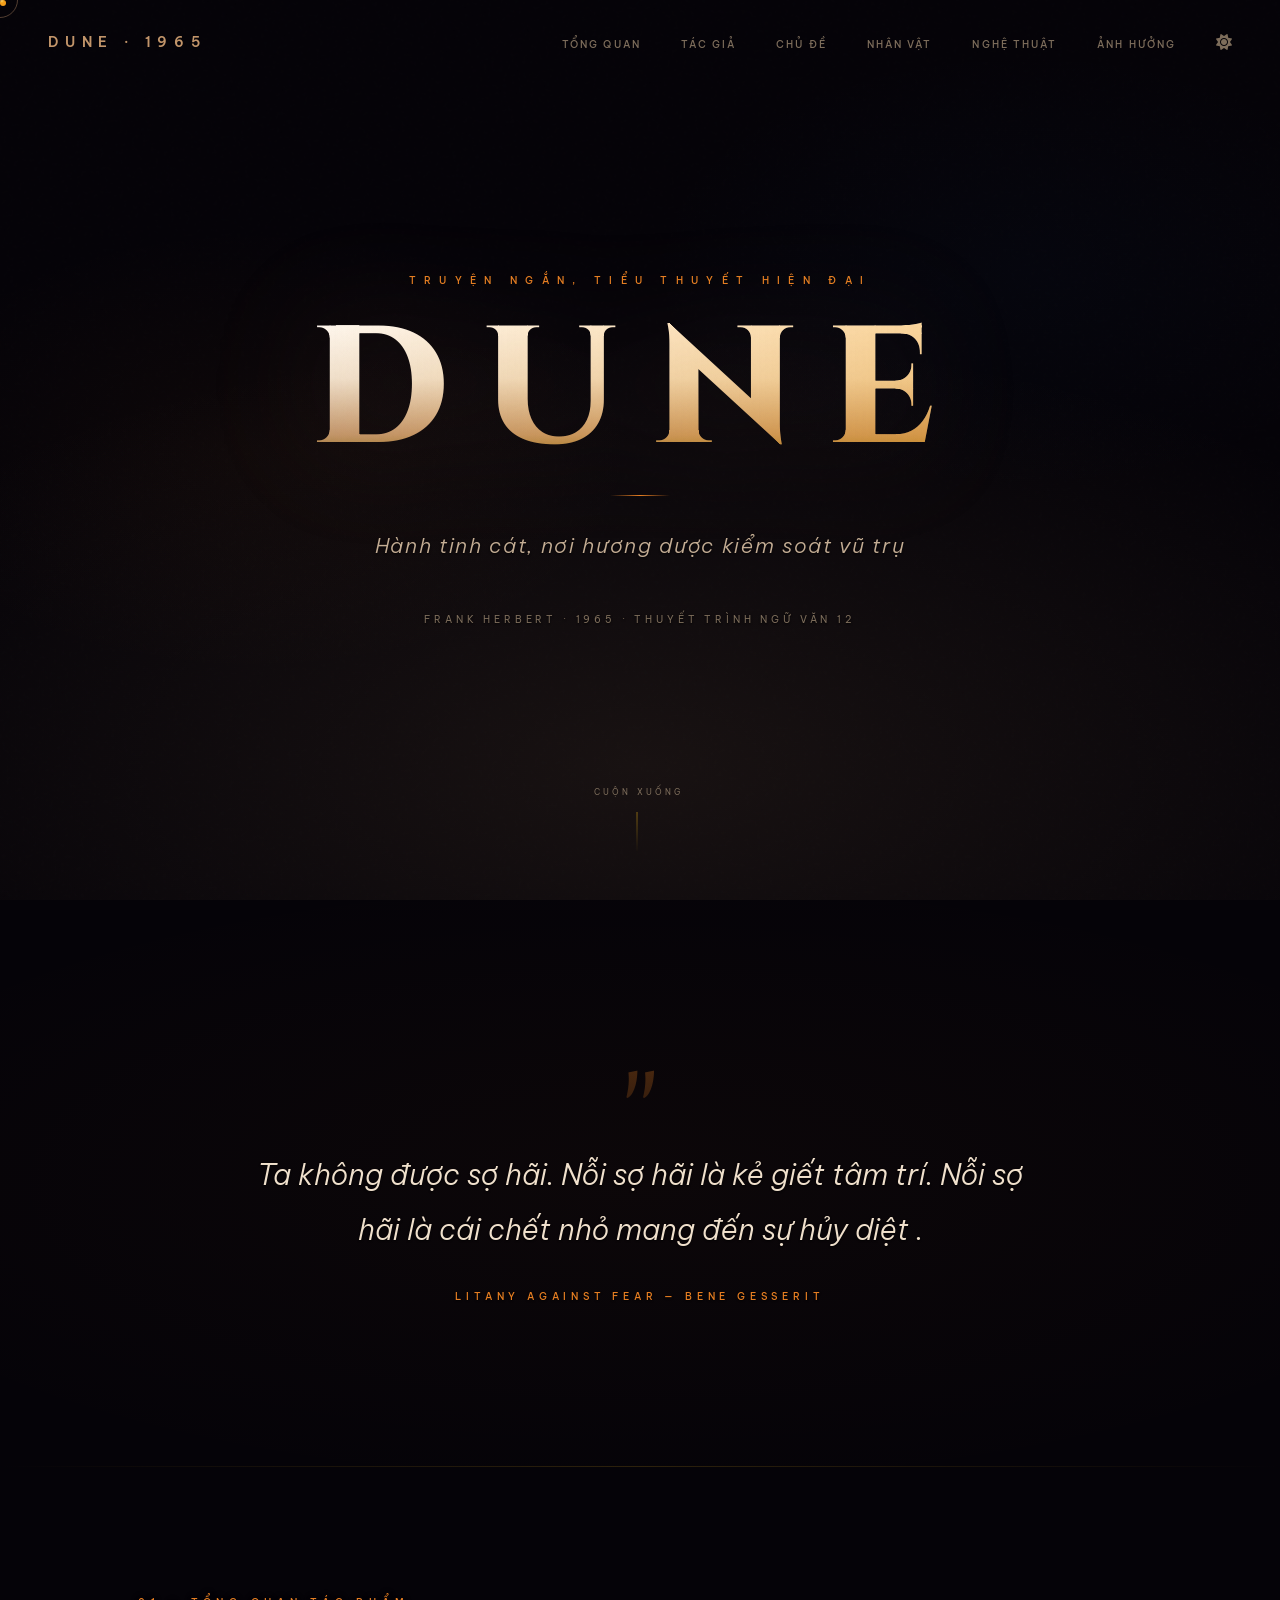
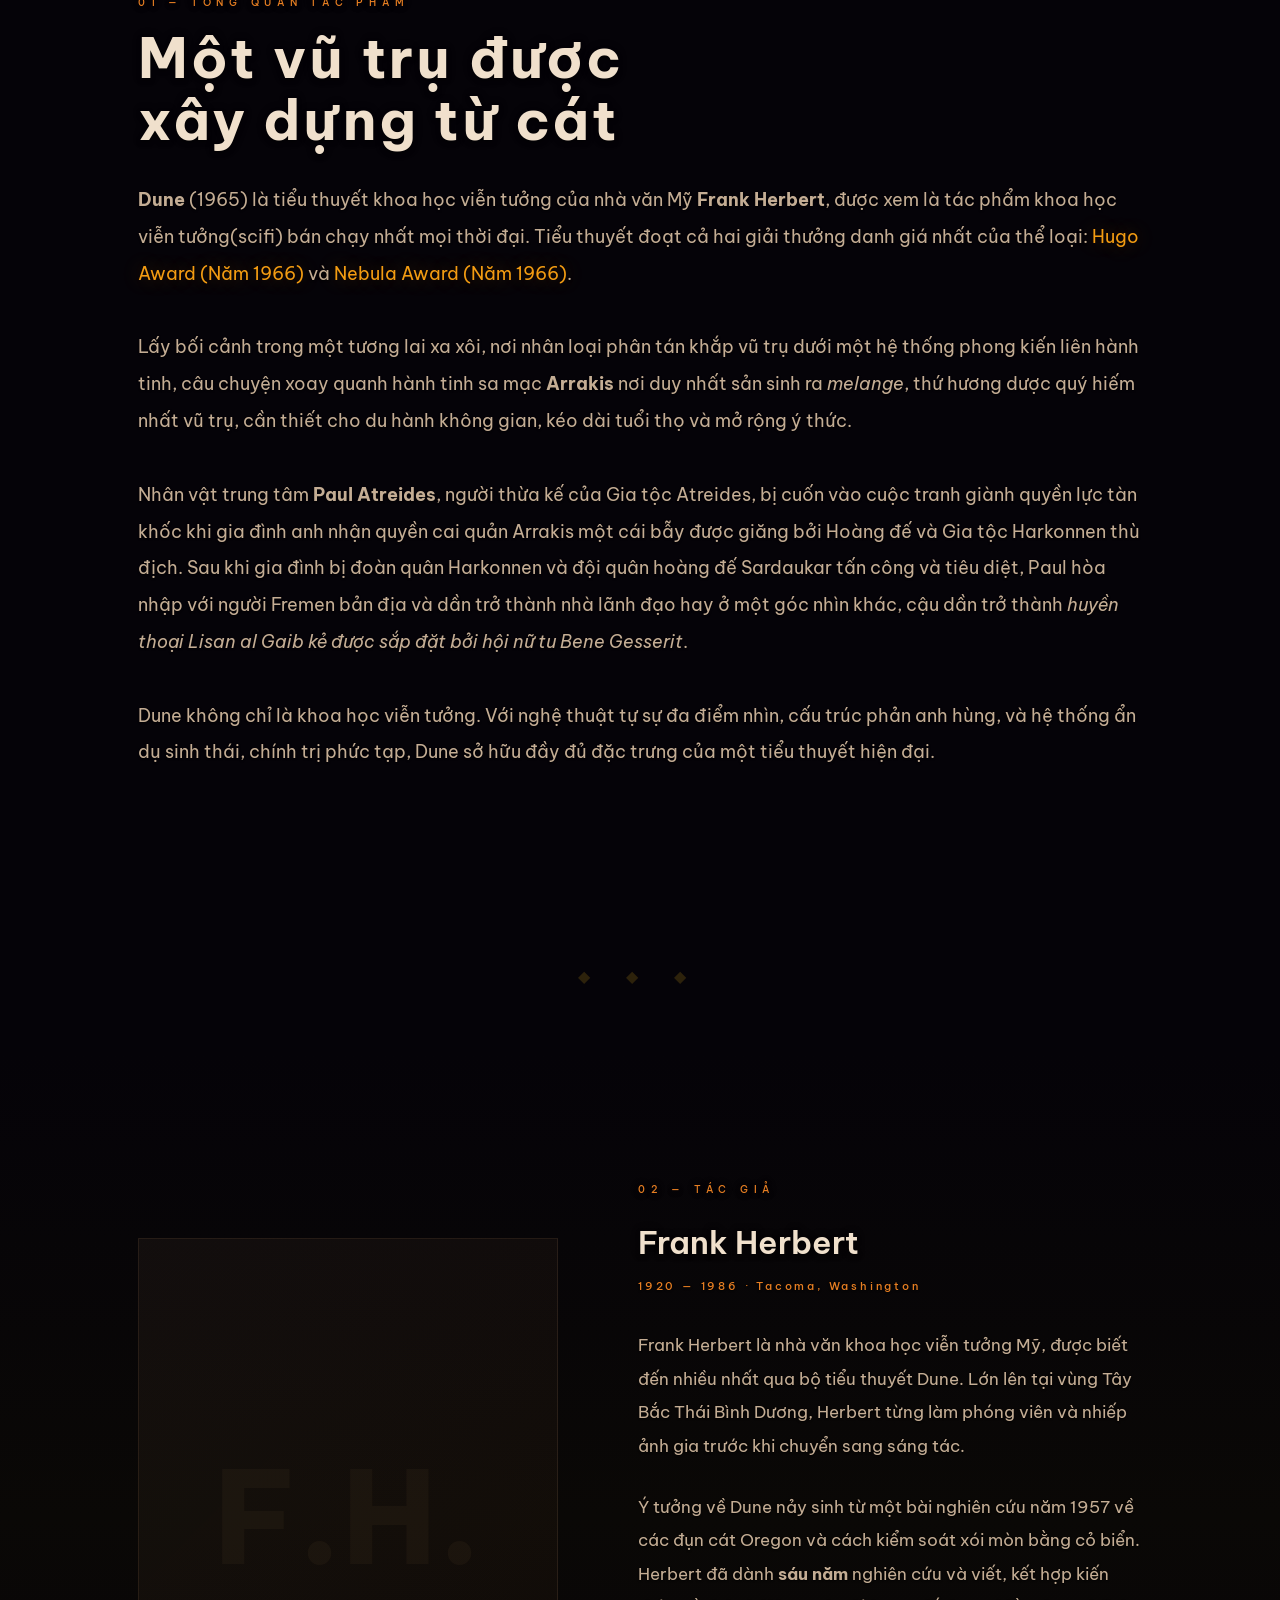
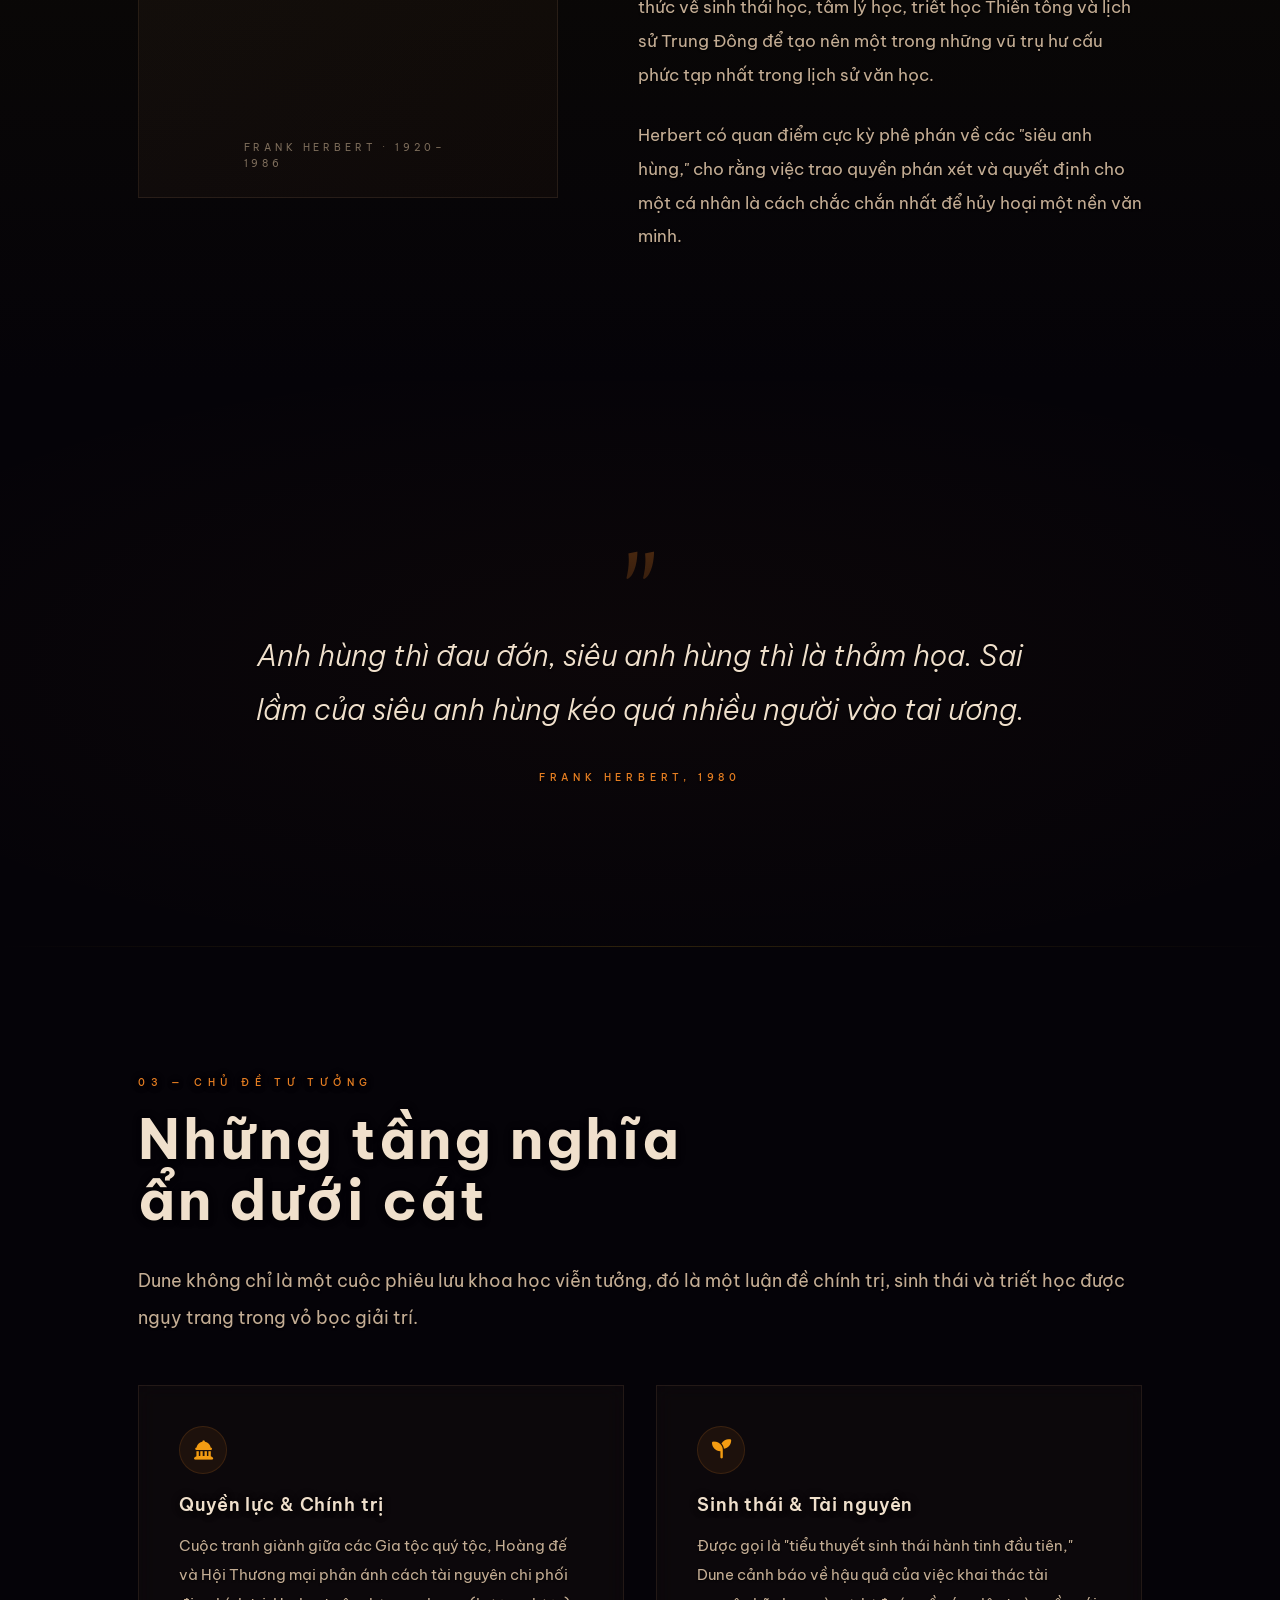
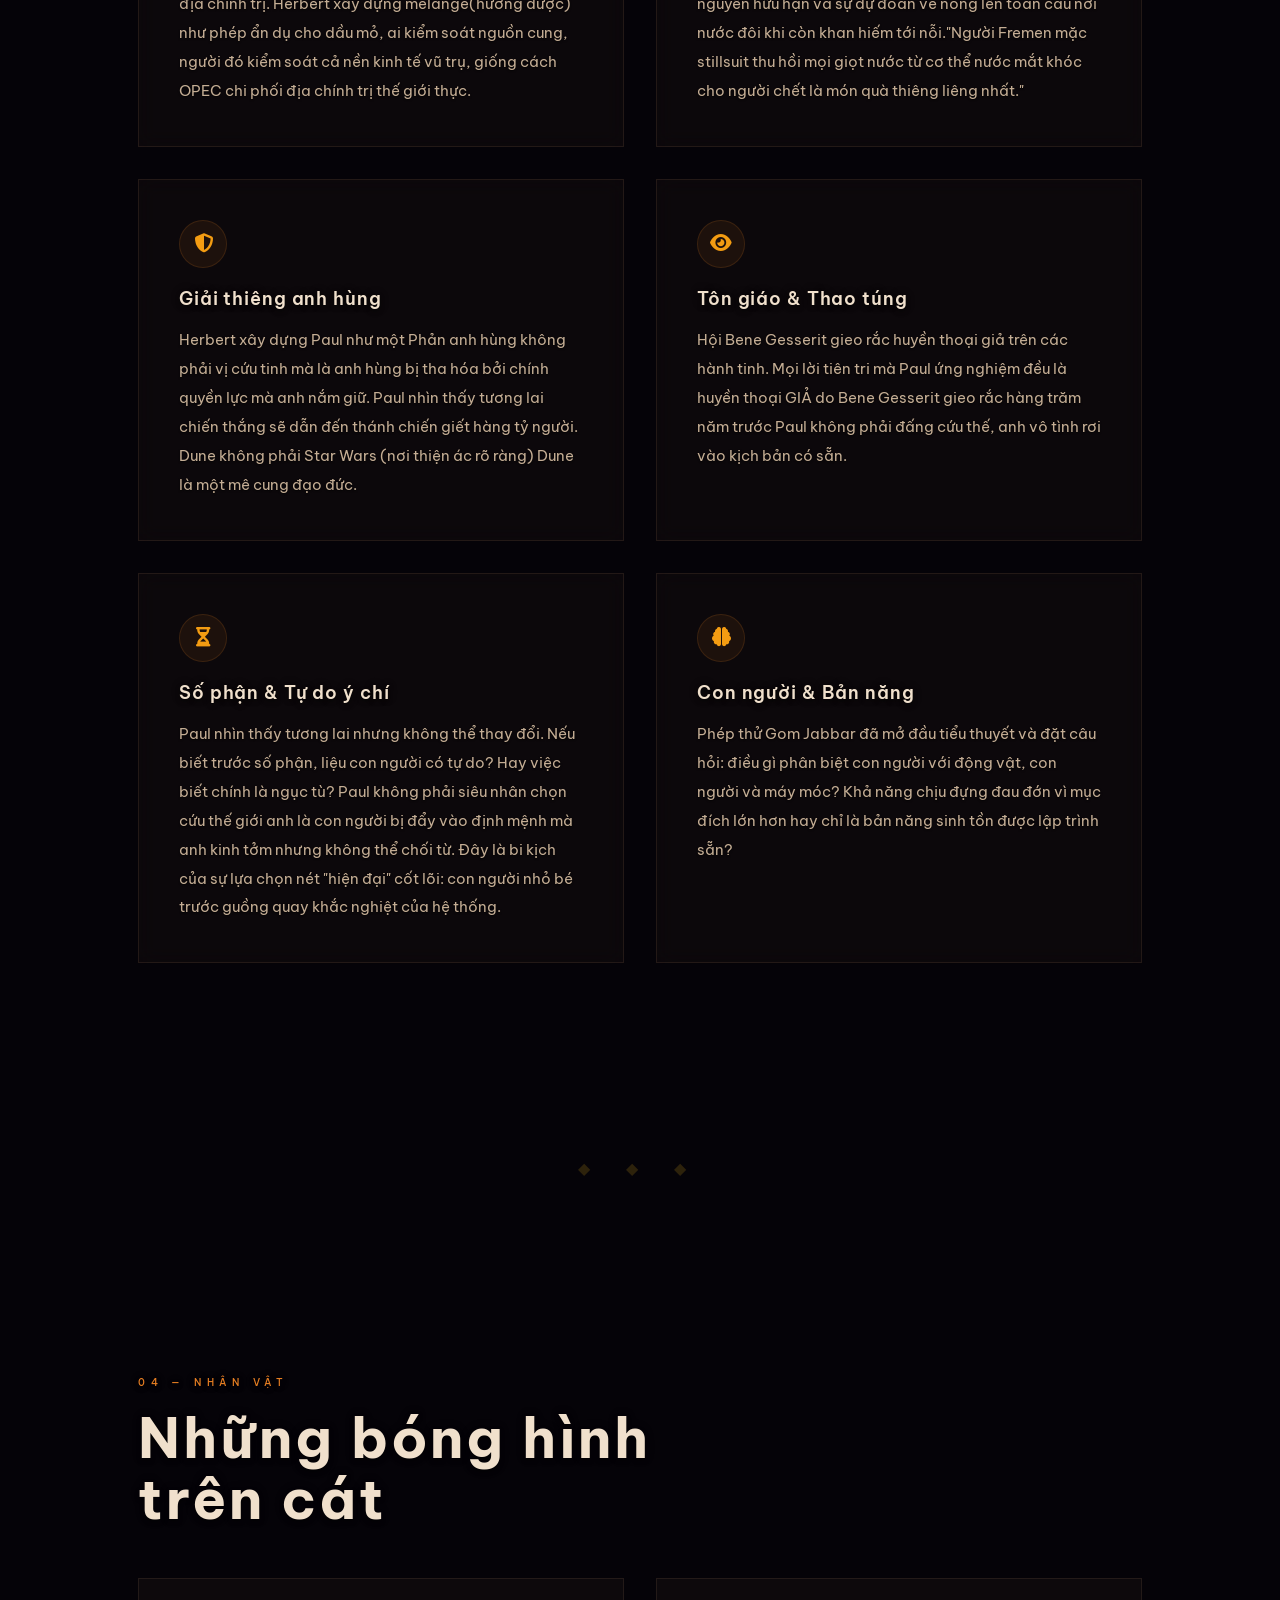
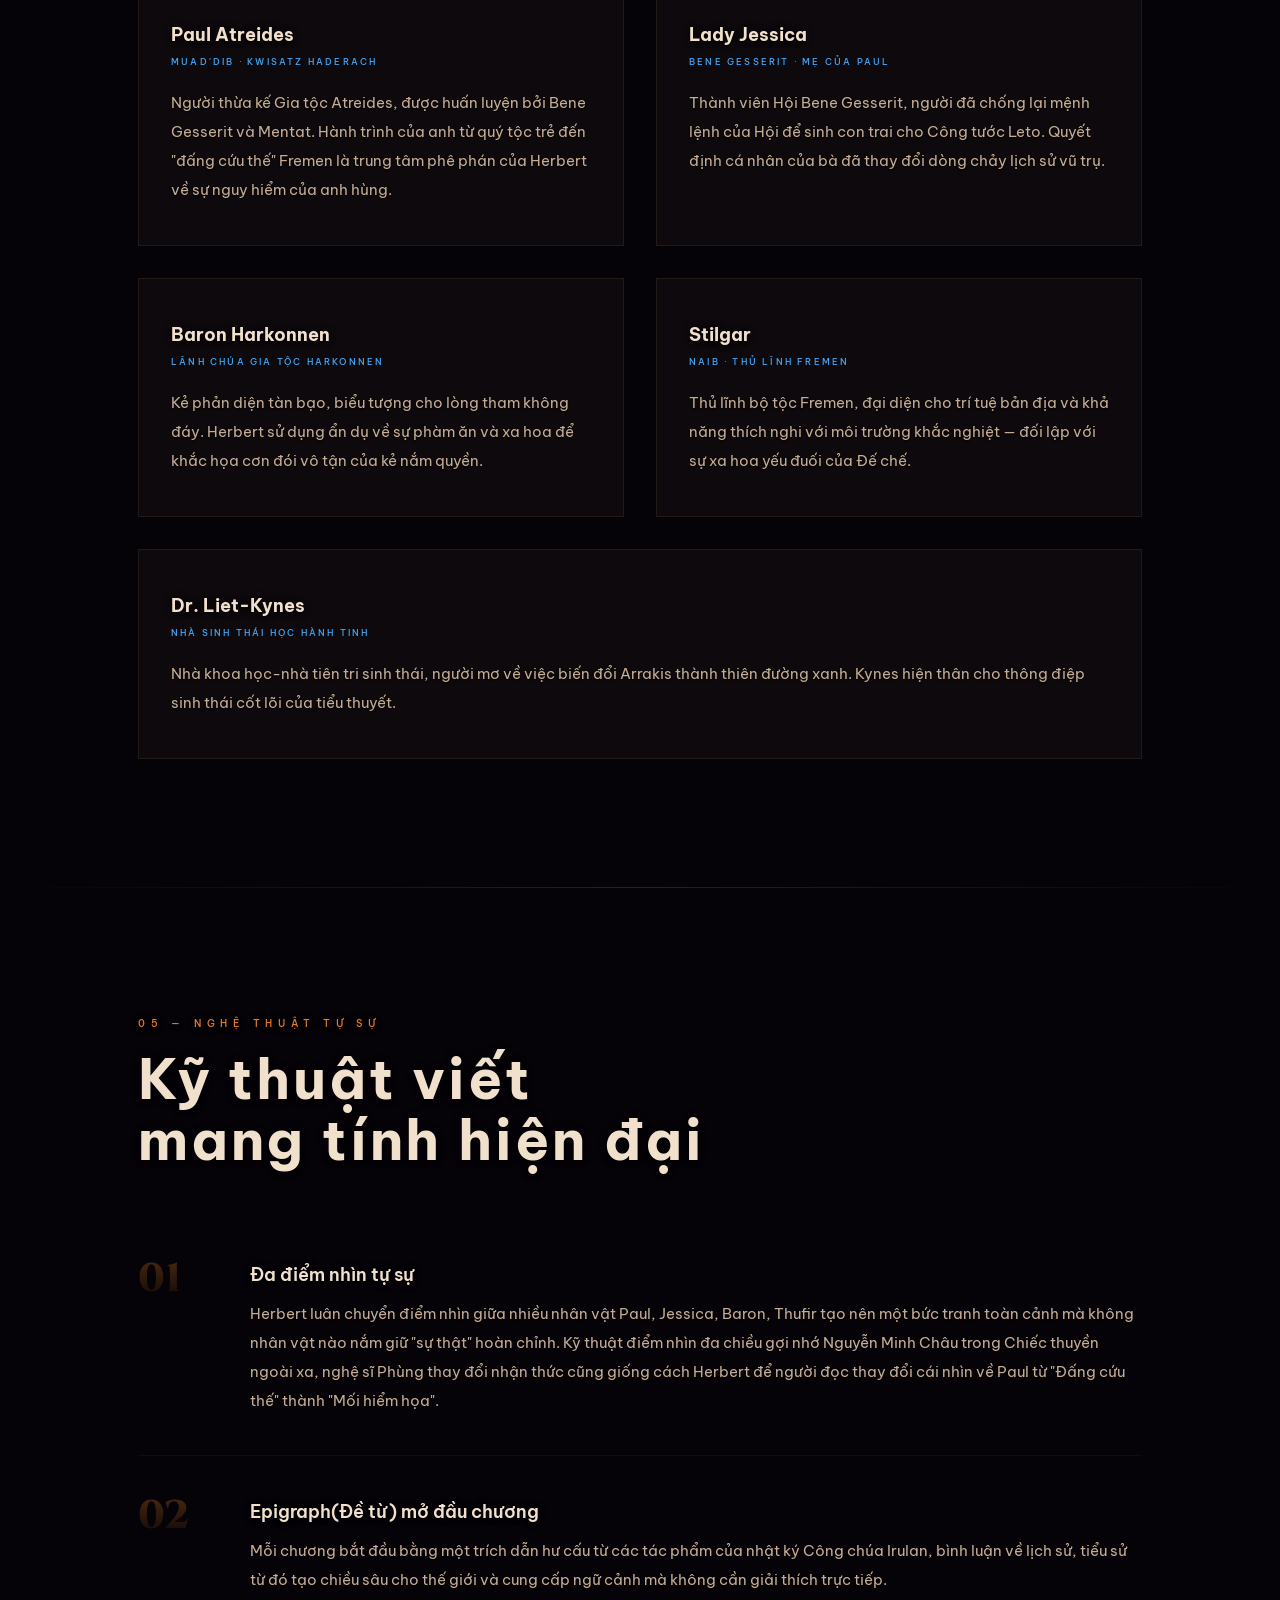
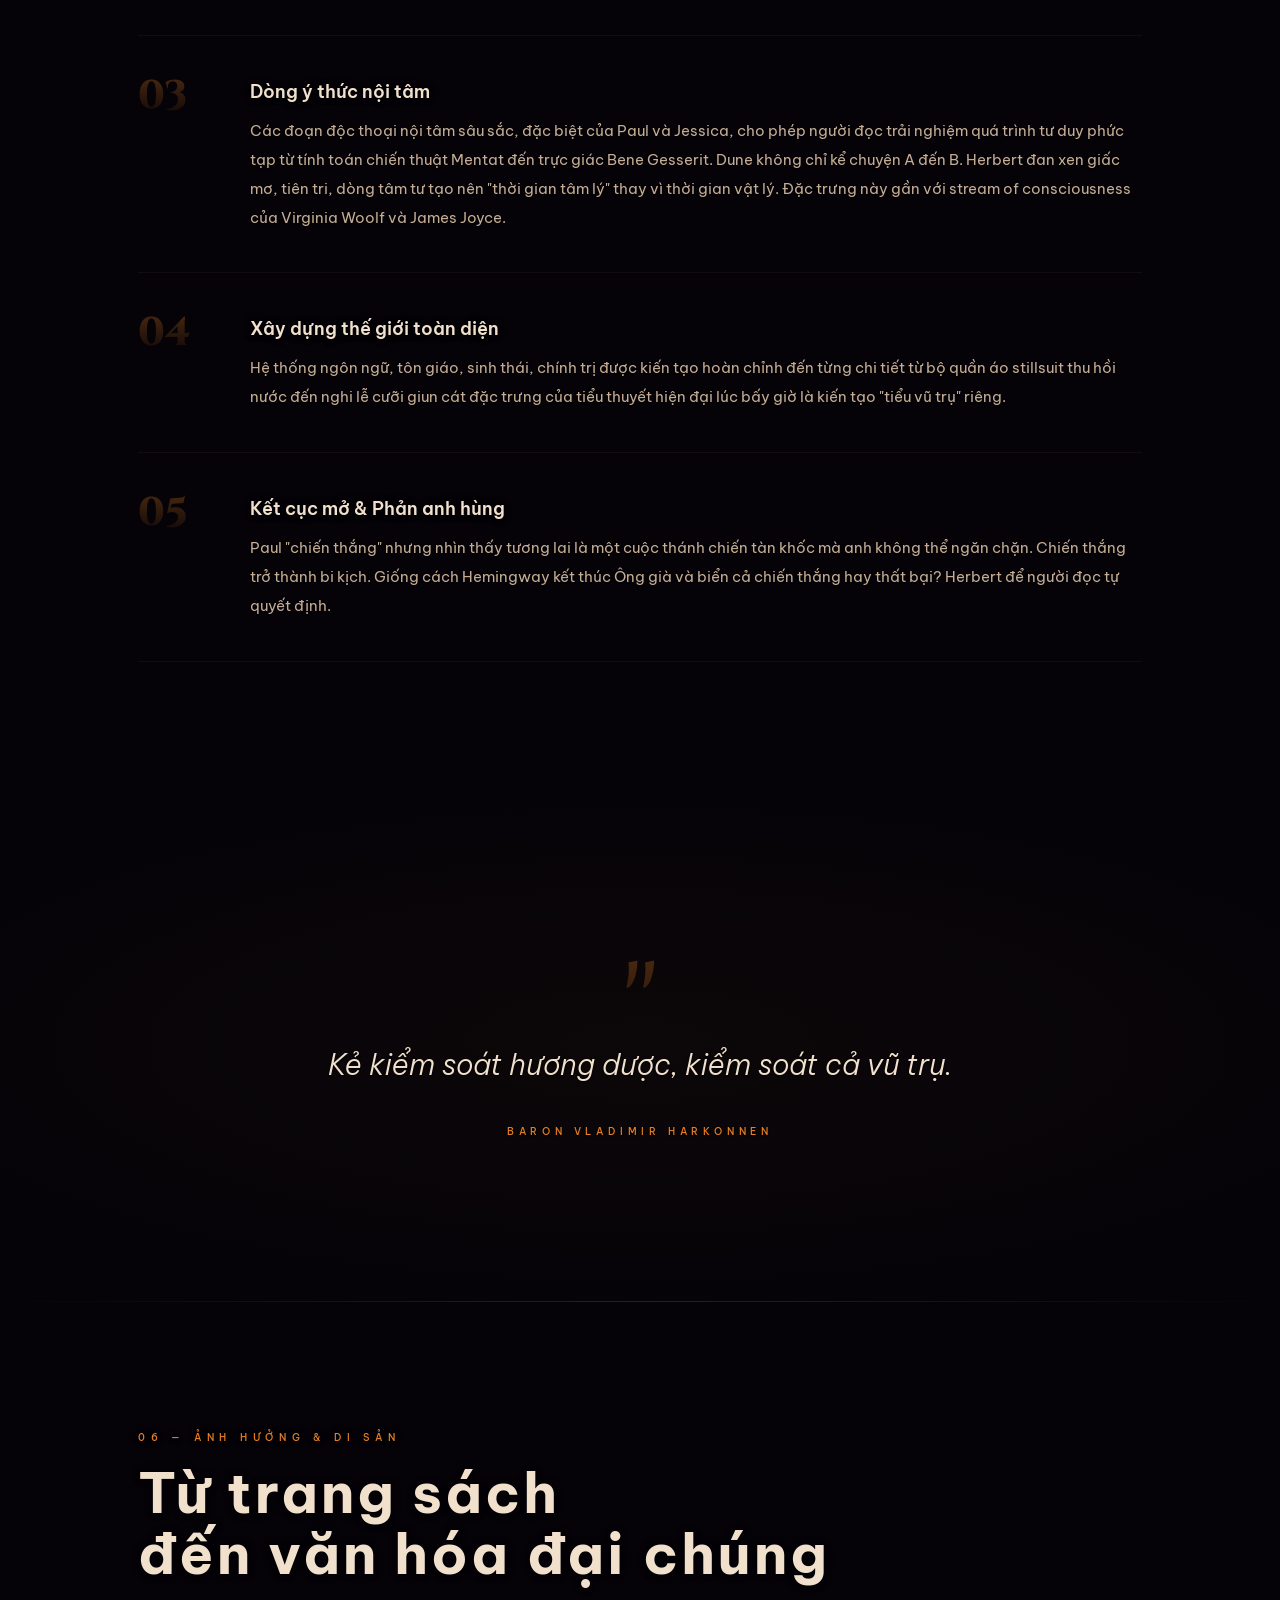
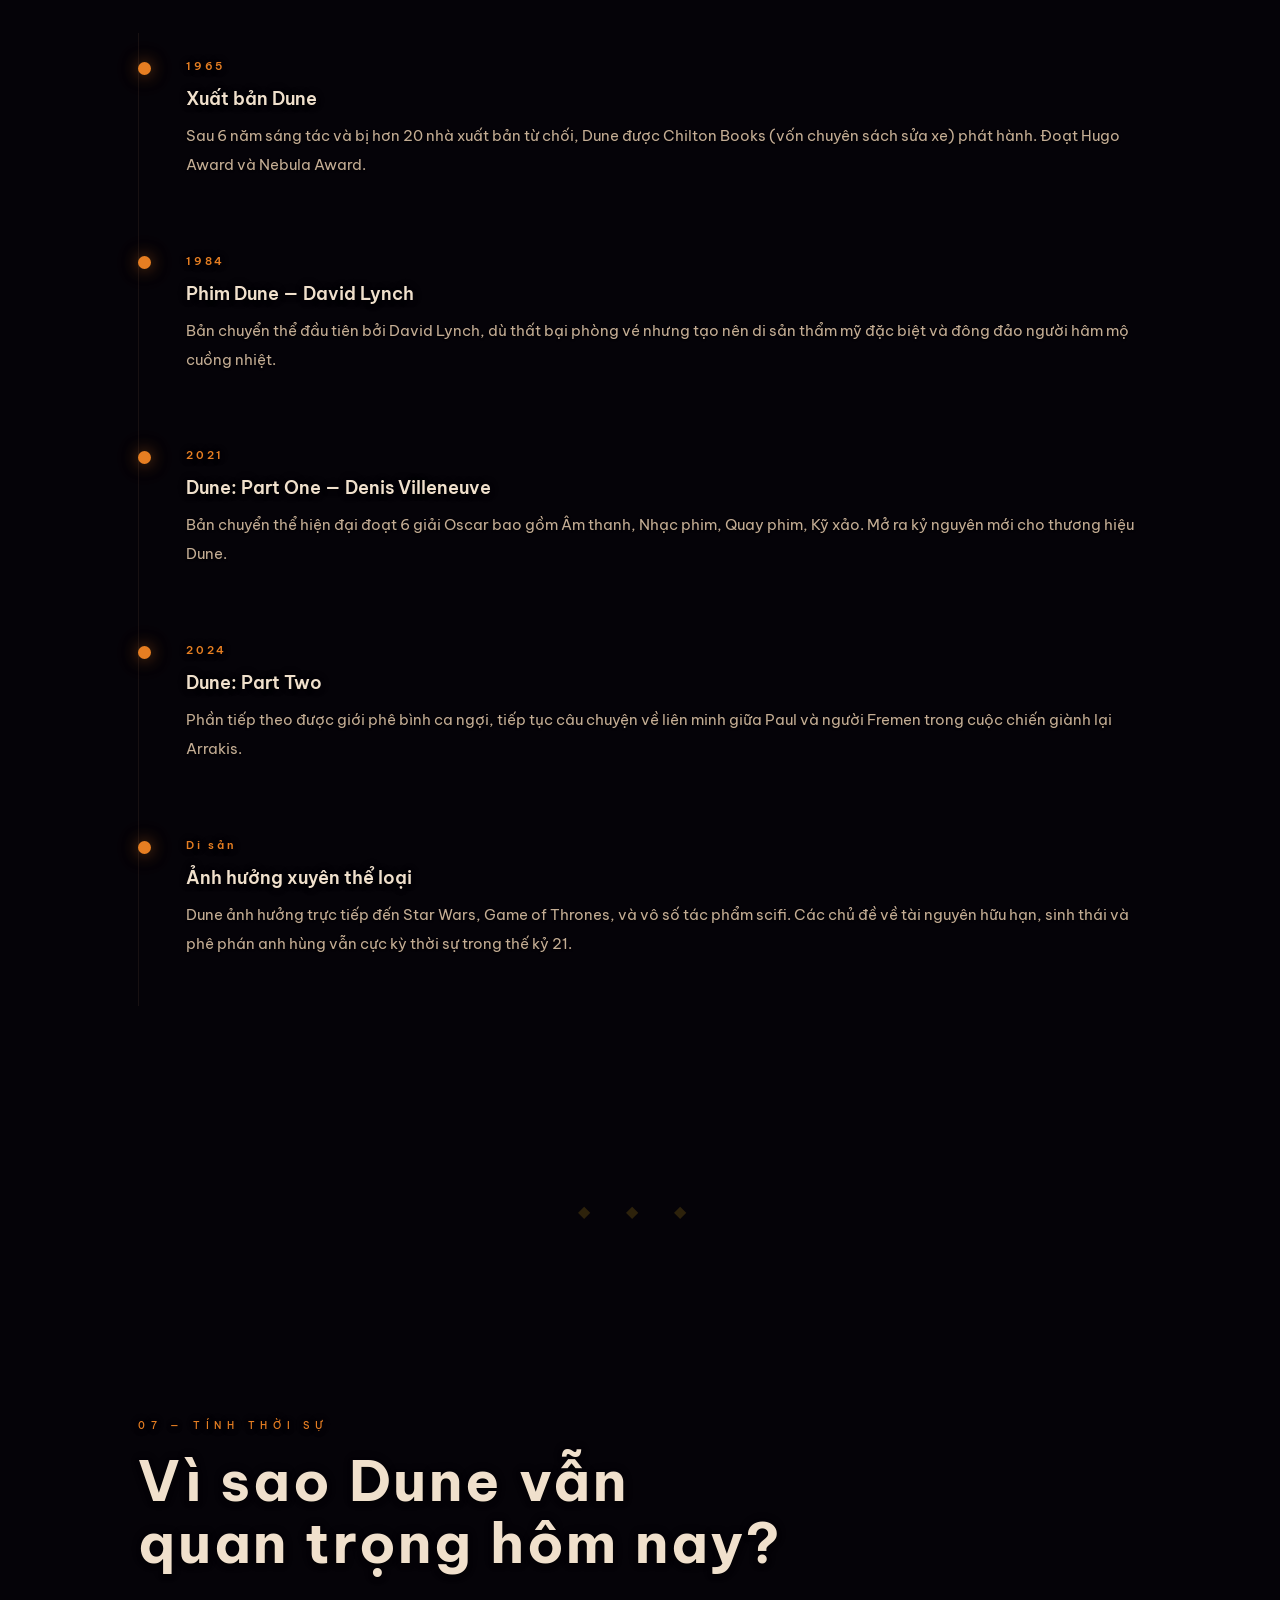
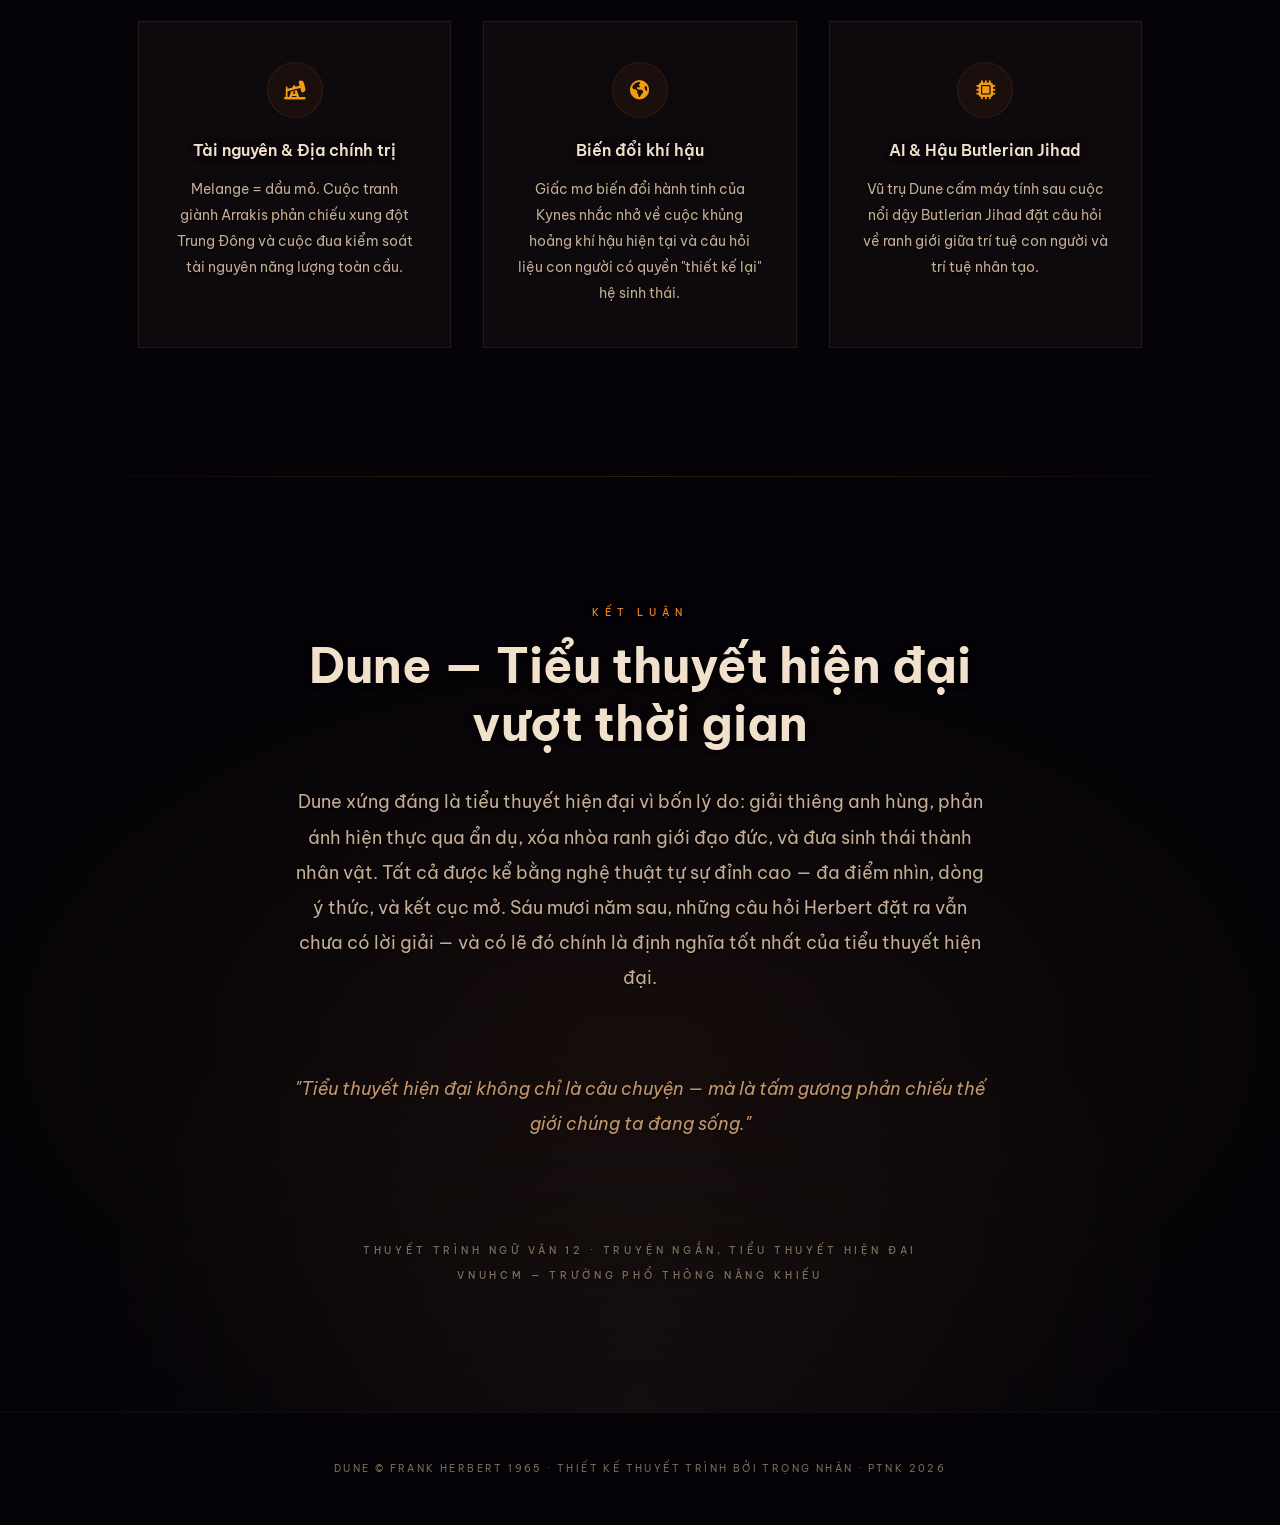
==== commit f38889ef: "Add dark/light theme toggle button and logic" ====
--- a/index.html
+++ b/index.html
@@ -42,6 +42,7 @@
       <li><a href="#characters" data-section="characters">Nhân vật</a></li>
       <li><a href="#narrative" data-section="narrative">Nghệ thuật</a></li>
       <li><a href="#influence" data-section="influence">Ảnh hưởng</a></li>
+      <li><button id="themeToggleBtn" class="theme-toggle" aria-label="Đổi giao diện"><i class="fa-solid fa-sun"></i></button></li>
     </ul>
     <button class="hamburger" id="hamburger" aria-label="Menu">
       <span></span><span></span><span></span>
@@ -56,6 +57,7 @@
     <a href="#characters">Nhân vật</a>
     <a href="#narrative">Nghệ thuật</a>
     <a href="#influence">Ảnh hưởng</a>
+    <button id="mobileThemeToggleBtn" class="theme-toggle mobile-toggle" aria-label="Đổi giao diện"><i class="fa-solid fa-sun"></i> Đổi giao diện</button>
   </div>
 
   <!-- HERO -->
@@ -66,7 +68,7 @@
       <div class="hero-eyebrow">Truyện ngắn, tiểu thuyết hiện đại</div>
       <h1 class="hero-title">DUNE</h1>
       <div class="hero-divider"></div>
-      <p class="hero-subtitle">Hành tinh cát — nơi hương dược kiểm soát vũ trụ</p>
+      <p class="hero-subtitle">Hành tinh cát, nơi hương dược kiểm soát vũ trụ</p>
       <p class="hero-meta">Frank Herbert · 1965 · Thuyết trình Ngữ Văn 12</p>
     </div>
     <div class="scroll-indicator">
@@ -79,8 +81,8 @@
   <section class="quote-section reveal">
     <div class="container">
       <div class="quote-mark">"</div>
-      <p class="quote-text">Tôi không được sợ hãi. Sợ hãi là kẻ giết chóc tâm trí. Sợ hãi là cái chết nhỏ mang đến sự
-        hủy diệt hoàn toàn.</p>
+      <p class="quote-text">Ta không được sợ hãi. Nỗi sợ hãi là kẻ giết tâm trí. Nỗi sợ hãi là cái chết nhỏ mang đến sự
+        hủy diệt .</p>
       <p class="quote-author">Litany Against Fear — Bene Gesserit</p>
     </div>
   </section>
@@ -97,27 +99,32 @@
       <div class="section-body reveal">
         <p>
           <strong>Dune</strong> (1965) là tiểu thuyết khoa học viễn tưởng của nhà văn Mỹ <strong>Frank Herbert</strong>,
-          được xem là tác phẩm khoa học viễn tưởng bán chạy nhất mọi thời đại. Tiểu thuyết đoạt cả hai giải thưởng danh
-          giá nhất của thể loại: <span class="spice-glow">Hugo Award</span> và <span class="spice-glow">Nebula
-            Award</span>.
+          được xem là tác phẩm khoa học viễn tưởng(scifi) bán chạy nhất mọi thời đại. Tiểu thuyết đoạt cả hai giải
+          thưởng danh
+          giá nhất của thể loại: <span class="spice-glow">Hugo Award (Năm 1966)</span> và <span
+            class="spice-glow">Nebula
+            Award (Năm 1966)</span>.
         </p>
         <br>
         <p>
           Lấy bối cảnh trong một tương lai xa xôi, nơi nhân loại phân tán khắp vũ trụ dưới một hệ thống phong kiến liên
-          hành tinh, câu chuyện xoay quanh hành tinh sa mạc <strong>Arrakis</strong> — nơi duy nhất sản sinh ra
+          hành tinh, câu chuyện xoay quanh hành tinh sa mạc <strong>Arrakis</strong> nơi duy nhất sản sinh ra
           <em>melange</em>, thứ hương dược quý hiếm nhất vũ trụ, cần thiết cho du hành không gian, kéo dài tuổi thọ và
           mở rộng ý thức.
         </p>
         <br>
         <p>
           Nhân vật trung tâm <strong>Paul Atreides</strong>, người thừa kế của Gia tộc Atreides, bị cuốn vào cuộc tranh
-          giành quyền lực tàn khốc khi gia đình anh nhận quyền cai quản Arrakis — một cái bẫy được giăng bởi Hoàng đế và
-          Gia tộc Harkonnen thù địch. Sau khi gia đình bị hủy diệt, Paul hòa nhập với người Fremen bản địa và dần trở
-          thành nhà lãnh đạo — hay theo một góc nhìn khác, trở thành <em>huyền thoại được chế tạo</em>.
+          giành quyền lực tàn khốc khi gia đình anh nhận quyền cai quản Arrakis một cái bẫy được giăng bởi Hoàng đế và
+          Gia tộc Harkonnen thù địch. Sau khi gia đình bị đoàn quân Harkonnen và đội quân hoàng đế Sardaukar tấn công và
+          tiêu diệt, Paul hòa nhập với người Fremen bản địa và dần trở
+          thành nhà lãnh đạo hay ở một góc nhìn khác, cậu dần trở thành <em>huyền thoại Lisan al Gaib kẻ được sắp đặt
+            bởi hội nữ tu Bene Gesserit</em>.
         </p>
         <br>
         <p>
-          Nhưng Dune không chỉ là khoa học viễn tưởng. Với nghệ thuật tự sự đa điểm nhìn, cấu trúc phản anh hùng, và hệ thống ẩn dụ sinh thái-chính trị phức tạp, Dune sở hữu đầy đủ đặc trưng của một tiểu thuyết hiện đại đỉnh cao.
+          Dune không chỉ là khoa học viễn tưởng. Với nghệ thuật tự sự đa điểm nhìn, cấu trúc phản anh hùng, và hệ
+          thống ẩn dụ sinh thái, chính trị phức tạp, Dune sở hữu đầy đủ đặc trưng của một tiểu thuyết hiện đại.
         </p>
       </div>
     </div>
@@ -152,7 +159,7 @@
             <br>
             <p class="author-bio">
               Herbert có quan điểm cực kỳ phê phán về các "siêu anh hùng," cho rằng việc trao quyền phán xét và quyết
-              định cho một cá nhân là cách chắc chắn nhất để hủy diệt một nền văn minh.
+              định cho một cá nhân là cách chắc chắn nhất để hủy hoại một nền văn minh.
             </p>
           </div>
         </div>
@@ -179,7 +186,7 @@
         <span class="section-number">03 — Chủ đề tư tưởng</span>
         <h2 class="section-title">Những tầng nghĩa<br>ẩn dưới cát</h2>
         <p class="section-body" style="margin-bottom: 1rem;">
-          Dune không chỉ là một cuộc phiêu lưu khoa học viễn tưởng — đó là một luận đề chính trị, sinh thái và triết học
+          Dune không chỉ là một cuộc phiêu lưu khoa học viễn tưởng, đó là một luận đề chính trị, sinh thái và triết học
           được ngụy trang trong vỏ bọc giải trí.
         </p>
       </div>
@@ -188,33 +195,46 @@
           <span class="theme-icon"><i class="fa-solid fa-landmark-dome"></i></span>
           <h4>Quyền lực &amp; Chính trị</h4>
           <p>Cuộc tranh giành giữa các Gia tộc quý tộc, Hoàng đế và Hội Thương mại phản ánh cách tài nguyên chi phối địa
-            chính trị. Herbert xây dựng melange như phép ẩn dụ cho dầu mỏ — ai kiểm soát nguồn cung, người đó kiểm soát cả nền kinh tế vũ trụ, giống cách OPEC chi phối địa chính trị thế giới thực.</p>
+            chính trị. Herbert xây dựng melange(hương dược) như phép ẩn dụ cho dầu mỏ, ai kiểm soát nguồn cung, người đó
+            kiểm soát
+            cả nền kinh tế vũ trụ, giống cách OPEC chi phối địa chính trị thế giới thực.</p>
         </div>
         <div class="theme-card reveal" style="transition-delay: 0.1s">
           <span class="theme-icon"><i class="fa-solid fa-seedling"></i></span>
           <h4>Sinh thái &amp; Tài nguyên</h4>
           <p>Được gọi là "tiểu thuyết sinh thái hành tinh đầu tiên," Dune cảnh báo về hậu quả của việc khai thác tài
-            nguyên hữu hạn. Người Fremen mặc stillsuit thu hồi mọi giọt nước từ cơ thể — nước mắt khóc cho người chết là món quà thiêng liêng nhất. Herbert biến tài nguyên thành thước đo văn hóa.</p>
+            nguyên hữu hạn và sự dự đoán về nóng lên toàn cầu nới nước đôi khi còn khan hiếm tới nỗi."Người Fremen mặc
+            stillsuit thu hồi mọi giọt nước từ cơ thể nước mắt khóc cho người chết là
+            món quà thiêng liêng nhất."</p>
         </div>
         <div class="theme-card reveal" style="transition-delay: 0.2s">
           <span class="theme-icon"><i class="fa-solid fa-shield-halved"></i></span>
           <h4>Giải thiêng anh hùng</h4>
-          <p>Herbert phê phán nguyên mẫu "anh hùng cứu thế". Paul nhìn thấy tương lai — chiến thắng của anh sẽ dẫn đến cuộc thánh chiến giết hại hàng tỷ người. Herbert để anh hùng chiến thắng rồi biến chiến thắng đó thành bi kịch.</p>
+          <p>Herbert xây dựng Paul như một Phản anh hùng không phải vị cứu tinh mà là anh hùng bị tha hóa bởi chính
+            quyền lực mà anh nắm giữ. Paul nhìn thấy tương lai chiến thắng sẽ dẫn đến thánh chiến giết hàng tỷ người.
+            Dune không phải Star Wars (nơi thiện ác rõ ràng) Dune là một mê cung đạo đức.</p>
         </div>
         <div class="theme-card reveal" style="transition-delay: 0.3s">
           <span class="theme-icon"><i class="fa-solid fa-eye"></i></span>
           <h4>Tôn giáo &amp; Thao túng</h4>
-          <p>Hội Bene Gesserit gieo rắc huyền thoại giả trên các hành tinh. Mọi lời tiên tri mà Paul ứng nghiệm đều là huyền thoại GIẢ do Bene Gesserit gieo rắc hàng trăm năm trước — Paul không phải đấng cứu thế, anh chỉ vô tình khớp với kịch bản có sẵn.</p>
+          <p>Hội Bene Gesserit gieo rắc huyền thoại giả trên các hành tinh. Mọi lời tiên tri mà Paul ứng nghiệm đều là
+            huyền thoại GIẢ do Bene Gesserit gieo rắc hàng trăm năm trước Paul không phải đấng cứu thế, anh vô tình rơi
+            vào kịch bản có sẵn.</p>
         </div>
         <div class="theme-card reveal" style="transition-delay: 0.4s">
           <span class="theme-icon"><i class="fa-solid fa-hourglass-half"></i></span>
           <h4>Số phận &amp; Tự do ý chí</h4>
-          <p>Paul nhìn thấy tương lai nhưng không thể thay đổi. Nếu biết trước số phận, liệu con người có tự do? Hay việc biết chính là ngục tù?</p>
+          <p>Paul nhìn thấy tương lai nhưng không thể thay đổi. Nếu biết trước số phận, liệu con người có tự do? Hay
+            việc biết chính là ngục tù? Paul không phải siêu nhân chọn cứu thế giới anh là con người bị đẩy vào định
+            mệnh mà anh kinh tởm nhưng không thể chối từ. Đây là bi kịch của sự lựa chọn nét "hiện đại" cốt lõi: con
+            người nhỏ bé trước guồng quay khắc nghiệt của hệ thống.</p>
         </div>
         <div class="theme-card reveal" style="transition-delay: 0.5s">
           <span class="theme-icon"><i class="fa-solid fa-brain"></i></span>
           <h4>Con người &amp; Bản năng</h4>
-          <p>Phép thử Gom Jabbar mở đầu tiểu thuyết đặt câu hỏi: điều gì phân biệt con người với động vật? Khả năng chịu đựng đau đớn vì mục đích lớn hơn — hay chỉ là bản năng sinh tồn?</p>
+          <p>Phép thử Gom Jabbar đã mở đầu tiểu thuyết và đặt câu hỏi: điều gì phân biệt con người với động vật, con
+            người và máy móc? Khả năng chịu
+            đựng đau đớn vì mục đích lớn hơn hay chỉ là bản năng sinh tồn được lập trình sẵn?</p>
         </div>
       </div>
     </div>
@@ -279,16 +299,19 @@
           <div class="technique-num">01</div>
           <div>
             <h4>Đa điểm nhìn tự sự</h4>
-            <p>Herbert luân chuyển điểm nhìn giữa nhiều nhân vật — Paul, Jessica, Baron, Thufir — tạo nên một bức tranh
-              toàn cảnh mà không nhân vật nào nắm giữ "sự thật" hoàn chỉnh. Kỹ thuật này gợi nhớ cách Nguyễn Minh Châu sử dụng đa góc nhìn trong Chiếc thuyền ngoài xa — không ai nắm sự thật toàn vẹn.</p>
+            <p>Herbert luân chuyển điểm nhìn giữa nhiều nhân vật Paul, Jessica, Baron, Thufir tạo nên một bức tranh
+              toàn cảnh mà không nhân vật nào nắm giữ "sự thật" hoàn chỉnh. Kỹ thuật điểm nhìn đa chiều gợi nhớ Nguyễn
+              Minh Châu trong Chiếc thuyền ngoài xa, nghệ sĩ Phùng thay đổi nhận thức cũng giống cách Herbert để người
+              đọc thay đổi cái nhìn về Paul từ "Đấng cứu thế" thành "Mối hiểm họa".</p>
           </div>
         </div>
         <div class="technique-item reveal">
           <div class="technique-num">02</div>
           <div>
-            <h4>Epigraph mở đầu chương</h4>
-            <p>Mỗi chương bắt đầu bằng một trích dẫn hư cấu từ các tác phẩm của Công chúa Irulan — nhật ký, bình luận
-              lịch sử, tiểu sử — tạo chiều sâu cho thế giới và cung cấp ngữ cảnh mà không cần giải thích trực tiếp.</p>
+            <h4>Epigraph(Đề từ) mở đầu chương</h4>
+            <p>Mỗi chương bắt đầu bằng một trích dẫn hư cấu từ các tác phẩm của nhật ký Công chúa Irulan, bình luận về
+              lịch sử, tiểu sử từ đó tạo chiều sâu cho thế giới và cung cấp ngữ cảnh mà không cần giải thích trực tiếp.
+            </p>
           </div>
         </div>
         <div class="technique-item reveal">
@@ -296,15 +319,18 @@
           <div>
             <h4>Dòng ý thức nội tâm</h4>
             <p>Các đoạn độc thoại nội tâm sâu sắc, đặc biệt của Paul và Jessica, cho phép người đọc trải nghiệm quá
-              trình tư duy phức tạp — từ tính toán chiến thuật Mentat đến trực giác Bene Gesserit. Gần với stream of consciousness của Virginia Woolf và James Joyce — đặc trưng tiểu thuyết hiện đại phương Tây.</p>
+              trình tư duy phức tạp từ tính toán chiến thuật Mentat đến trực giác Bene Gesserit. Dune không chỉ kể
+              chuyện A đến B. Herbert đan xen giấc mơ, tiên tri, dòng tâm tư tạo nên "thời gian tâm lý" thay vì thời
+              gian vật lý. Đặc trưng này gần với stream of consciousness của Virginia Woolf và James Joyce.</p>
           </div>
         </div>
         <div class="technique-item reveal">
           <div class="technique-num">04</div>
           <div>
             <h4>Xây dựng thế giới toàn diện</h4>
-            <p>Hệ thống ngôn ngữ, tôn giáo, sinh thái, chính trị được kiến tạo hoàn chỉnh đến từng chi tiết — từ bộ quần
-              áo stillsuit thu hồi nước đến nghi lễ cưỡi giun cát — đặc trưng của tiểu thuyết hiện đại kiến tạo "tiểu vũ
+            <p>Hệ thống ngôn ngữ, tôn giáo, sinh thái, chính trị được kiến tạo hoàn chỉnh đến từng chi tiết từ bộ quần
+              áo stillsuit thu hồi nước đến nghi lễ cưỡi giun cát đặc trưng của tiểu thuyết hiện đại lúc bấy giờ là kiến
+              tạo "tiểu vũ
               trụ" riêng.</p>
           </div>
         </div>
@@ -313,7 +339,8 @@
           <div>
             <h4>Kết cục mở &amp; Phản anh hùng</h4>
             <p>Paul "chiến thắng" nhưng nhìn thấy tương lai là một cuộc thánh chiến tàn khốc mà anh không thể ngăn chặn.
-              Chiến thắng trở thành bi kịch. Giống cách Hemingway kết thúc Ông già và biển cả — chiến thắng hay thất bại? Herbert để người đọc tự quyết định.</p>
+              Chiến thắng trở thành bi kịch. Giống cách Hemingway kết thúc Ông già và biển cả chiến thắng hay thất
+              bại? Herbert để người đọc tự quyết định.</p>
           </div>
         </div>
       </div>
@@ -368,7 +395,7 @@
         <div class="timeline-item reveal">
           <div class="timeline-year">Di sản</div>
           <h4>Ảnh hưởng xuyên thể loại</h4>
-          <p>Dune ảnh hưởng trực tiếp đến Star Wars, Game of Thrones, và vô số tác phẩm sci-fi. Các chủ đề về tài nguyên
+          <p>Dune ảnh hưởng trực tiếp đến Star Wars, Game of Thrones, và vô số tác phẩm scifi. Các chủ đề về tài nguyên
             hữu hạn, sinh thái và phê phán anh hùng vẫn cực kỳ thời sự trong thế kỷ 21.</p>
         </div>
       </div>
@@ -394,13 +421,13 @@
         <div class="relevance-card reveal" style="transition-delay: 0.1s">
           <span class="relevance-icon"><i class="fa-solid fa-earth-americas"></i></span>
           <h4>Biến đổi khí hậu</h4>
-          <p>Giấc mơ biến đổi hành tinh của Kynes nhắc nhở về cuộc khủng hoảng khí hậu hiện tại — và câu hỏi liệu con
+          <p>Giấc mơ biến đổi hành tinh của Kynes nhắc nhở về cuộc khủng hoảng khí hậu hiện tại và câu hỏi liệu con
             người có quyền "thiết kế lại" hệ sinh thái.</p>
         </div>
         <div class="relevance-card reveal" style="transition-delay: 0.2s">
           <span class="relevance-icon"><i class="fa-solid fa-microchip"></i></span>
           <h4>AI &amp; Hậu Butlerian Jihad</h4>
-          <p>Vũ trụ Dune cấm máy tính sau cuộc nổi dậy Butlerian Jihad — đặt câu hỏi về ranh giới giữa trí tuệ con người
+          <p>Vũ trụ Dune cấm máy tính sau cuộc nổi dậy Butlerian Jihad đặt câu hỏi về ranh giới giữa trí tuệ con người
             và trí tuệ nhân tạo.</p>
         </div>
       </div>
@@ -416,7 +443,10 @@
         <span class="section-number">Kết luận</span>
         <h2 class="conclusion-title">Dune — Tiểu thuyết hiện đại vượt thời gian</h2>
         <p class="conclusion-text">
-          Dune xứng đáng là tiểu thuyết hiện đại vì bốn lý do: giải thiêng anh hùng, phản ánh hiện thực qua ẩn dụ, xóa nhòa ranh giới đạo đức, và đưa sinh thái thành nhân vật. Tất cả được kể bằng nghệ thuật tự sự đỉnh cao — đa điểm nhìn, dòng ý thức, và kết cục mở. Sáu mươi năm sau, những câu hỏi Herbert đặt ra vẫn chưa có lời giải — và có lẽ đó chính là định nghĩa tốt nhất của tiểu thuyết hiện đại.
+          Dune xứng đáng là tiểu thuyết hiện đại vì bốn lý do: giải thiêng anh hùng, phản ánh hiện thực qua ẩn dụ, xóa
+          nhòa ranh giới đạo đức, và đưa sinh thái thành nhân vật. Tất cả được kể bằng nghệ thuật tự sự đỉnh cao — đa
+          điểm nhìn, dòng ý thức, và kết cục mở. Sáu mươi năm sau, những câu hỏi Herbert đặt ra vẫn chưa có lời giải —
+          và có lẽ đó chính là định nghĩa tốt nhất của tiểu thuyết hiện đại.
         </p>
         <br>
         <p class="conclusion-text" style="font-style: italic; color: var(--sand);">
@@ -431,7 +461,7 @@
 
   <!-- FOOTER -->
   <footer>
-    <p>Dune © Frank Herbert 1965 · Thiết kế thuyết trình bởi Bill · PTNK 2026</p>
+    <p>Dune © Frank Herbert 1965 · Thiết kế thuyết trình bởi Trọng Nhân · PTNK 2026</p>
   </footer>
 
   <script src="script.js"></script>
--- a/style.css
+++ b/style.css
@@ -1338,6 +1338,75 @@
   .quote-section {
     padding: 6rem 0;
   }
-}/* Add subtle text shadow */
+}
+/* Add subtle text shadow */
 h1, h2, h3, h4, .section-number, .timeline-year, .character-name { text-shadow: 0 2px 4px rgba(0,0,0,0.6), 0 0 10px rgba(0,0,0,0.3); }
 p, .character-desc, .conclusion-text { text-shadow: 0 1px 2px rgba(0,0,0,0.8); }
+
+/* ===== THEME TOGGLE BUTTON ===== */
+.theme-toggle {
+  background: none;
+  border: none;
+  color: var(--text-dim);
+  font-size: 1rem;
+  cursor: pointer;
+  transition: color 0.4s, transform 0.4s;
+}
+.theme-toggle:hover {
+  color: var(--sand-light);
+  transform: rotate(30deg);
+}
+.mobile-toggle {
+  display: flex;
+  align-items: center;
+  gap: 10px;
+  font-family: 'Be Vietnam Pro', serif;
+  font-size: 1.4rem;
+  letter-spacing: 0.2em;
+  text-transform: uppercase;
+}
+body.light-theme .mobile-toggle:hover { color: var(--sand-light); }
+
+/* ===== LIGHT THEME OVERRIDES ===== */
+body.light-theme {
+  --sand-light: #4A331C; 
+  --desert-night: #FDF9F2; 
+  --void: #FDF9F2; 
+  --void-warm: #F4EBE0; 
+  --text-primary: #1A110B; 
+  --text-secondary: #2C1D11; 
+  --text-dim: #4A331C; 
+  --glass-bg: rgba(255, 255, 255, 0.4);
+  --glass-border: rgba(194, 149, 106, 0.4);
+  --glass-hover: rgba(255, 255, 255, 0.7);
+  
+  font-size: 16.5px;
+  font-weight: 500;
+}
+body.light-theme .section-body, body.light-theme .quote-text {
+  font-weight: 500;
+}
+body.light-theme .hero-title {
+  background: linear-gradient(180deg, #8B6914 0%, #C2956A 40%, #E67E22 80%, #D35400 100%);
+  -webkit-background-clip: text;
+  background-clip: text;
+  filter: drop-shadow(0 0 20px rgba(139, 105, 20, 0.3));
+}
+body.light-theme nav.scrolled {
+  background: rgba(253, 249, 242, 0.85);
+}
+body.light-theme .mobile-menu {
+  background: rgba(253, 249, 242, 0.97);
+}
+body.light-theme .quote-section {
+  background: radial-gradient(ellipse 100% 80% at 50% 50%, rgba(139, 105, 20, 0.08) 0%, transparent 70%);
+}
+body.light-theme .author-section {
+  background: linear-gradient(180deg, var(--void) 0%, rgba(240, 224, 204, 0.4) 50%, var(--void) 100%);
+}
+body.light-theme h1, body.light-theme h2, body.light-theme h3, body.light-theme h4, body.light-theme .section-number, body.light-theme .timeline-year, body.light-theme .character-name { 
+  text-shadow: 0 1px 2px rgba(255, 255, 255, 0.8), 0 0 10px rgba(255, 255, 255, 0.5); 
+}
+body.light-theme p, body.light-theme .character-desc, body.light-theme .conclusion-text { 
+  text-shadow: 0 1px 1px rgba(255, 255, 255, 0.9); 
+}
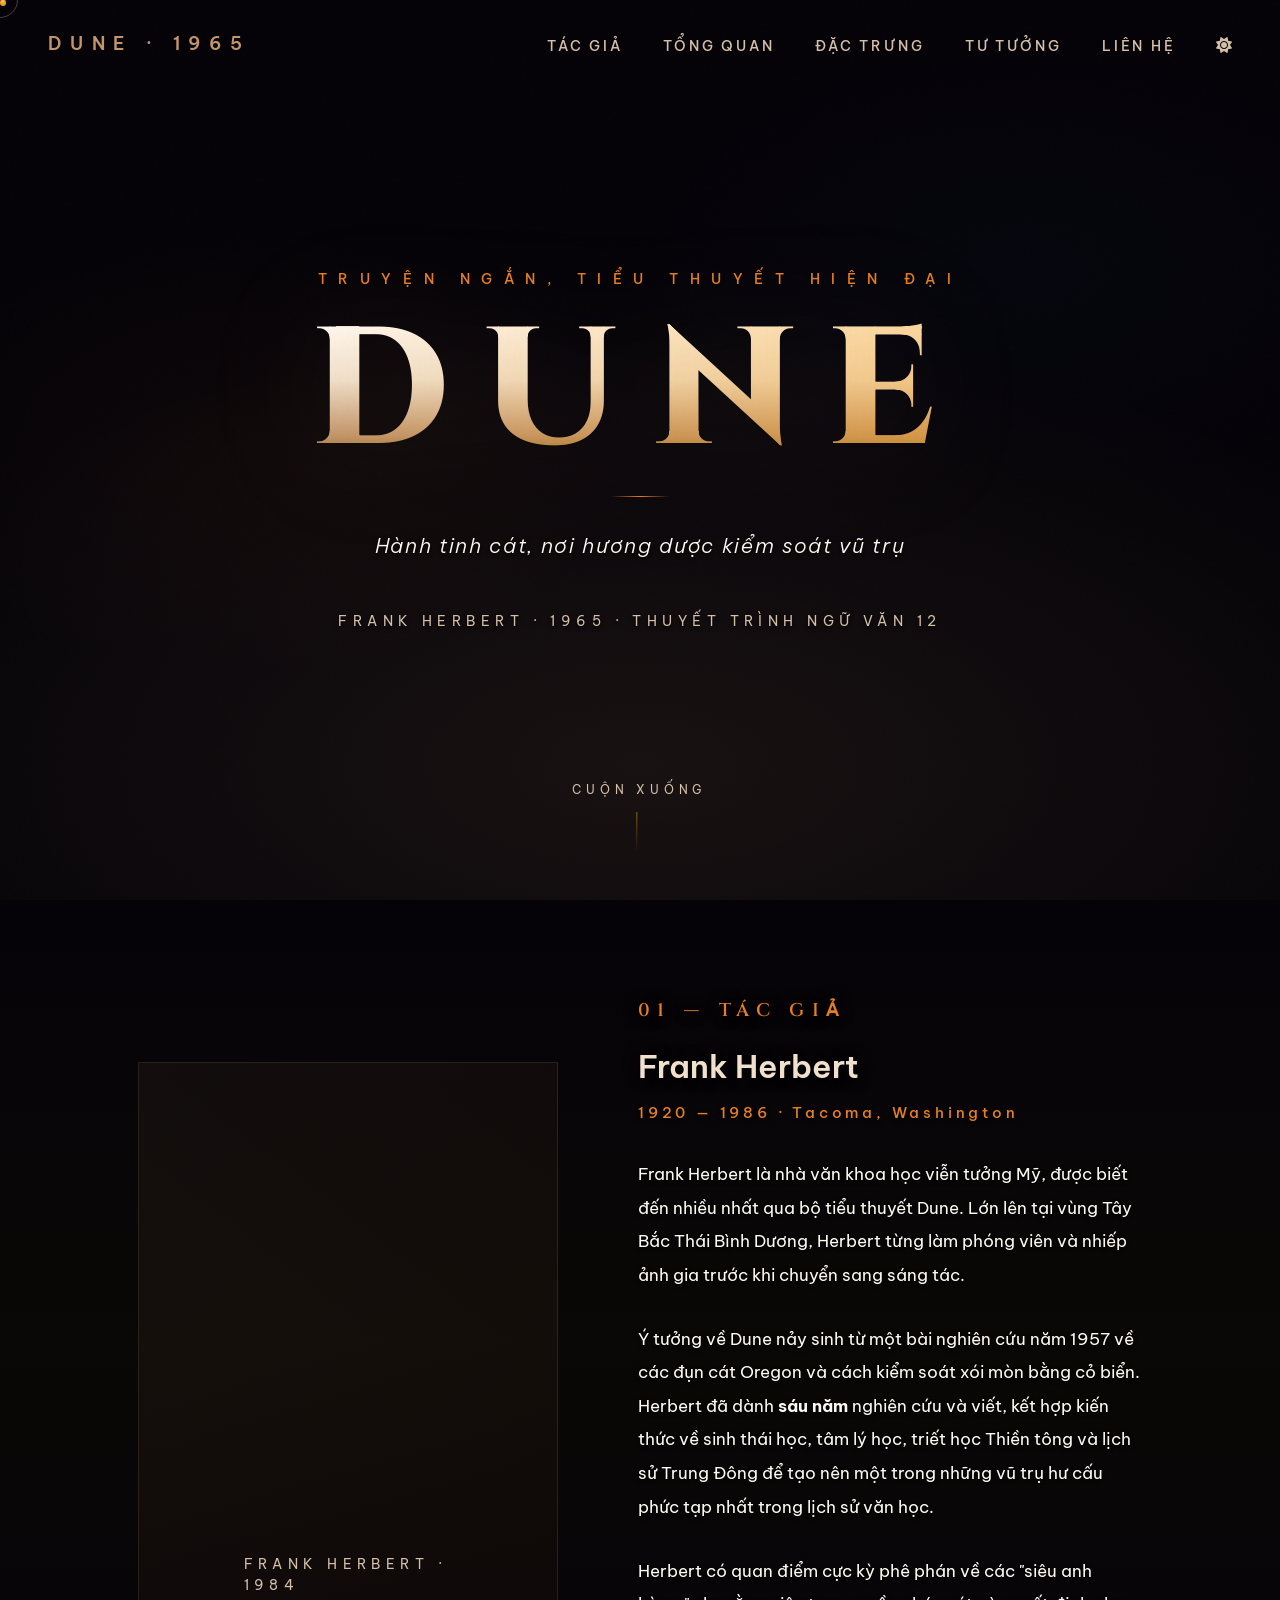
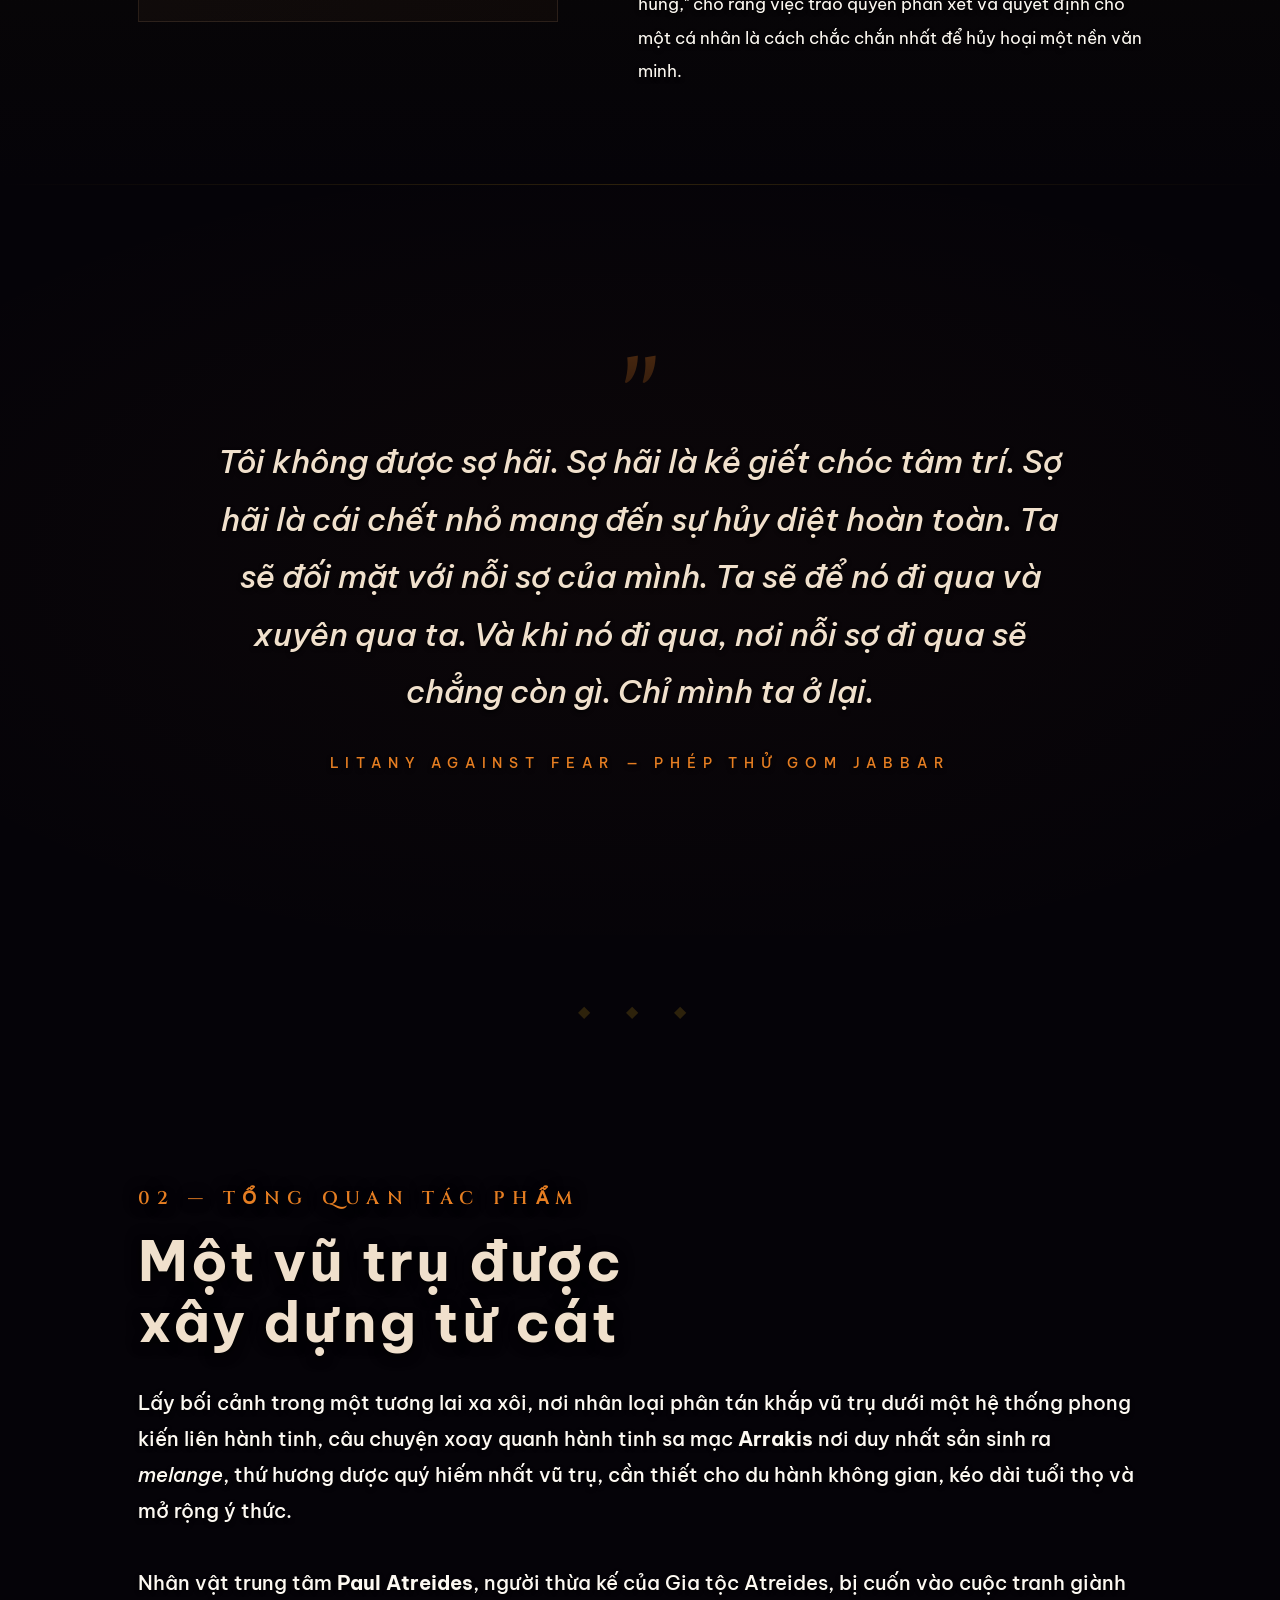
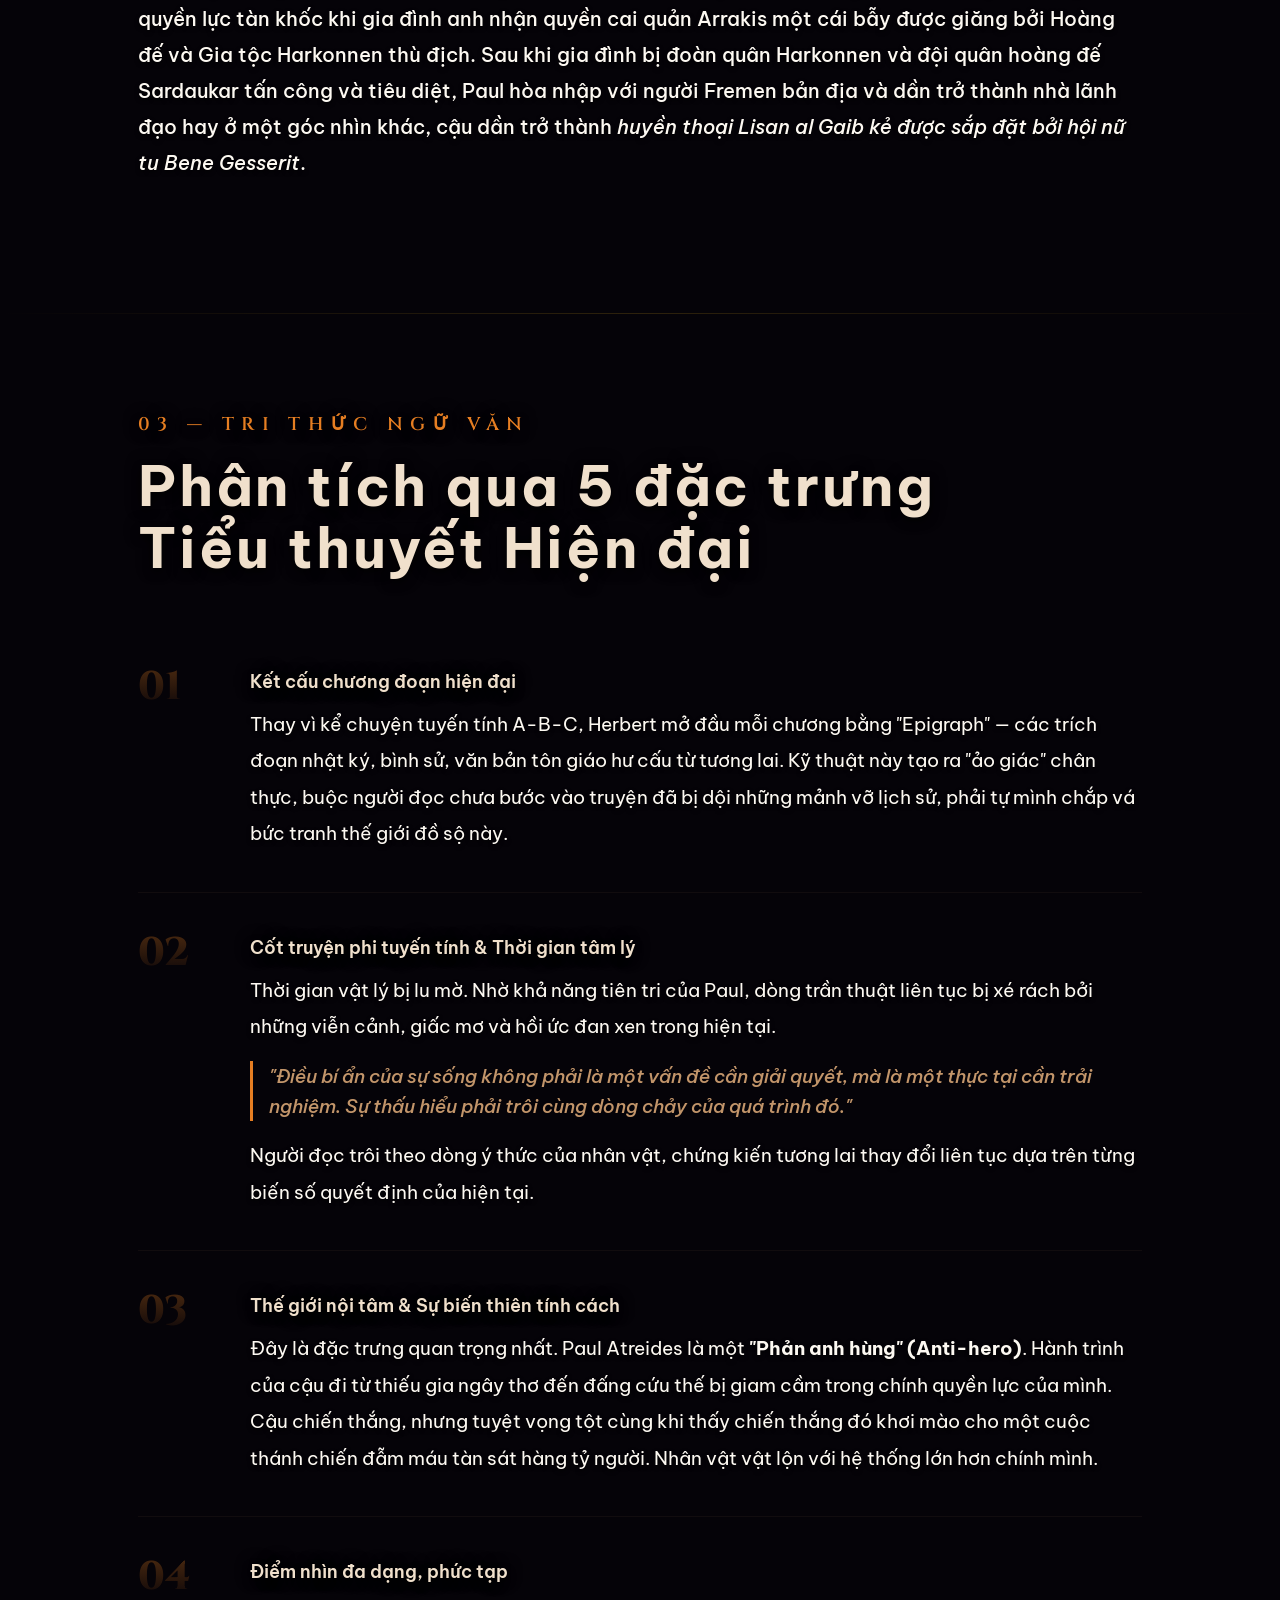
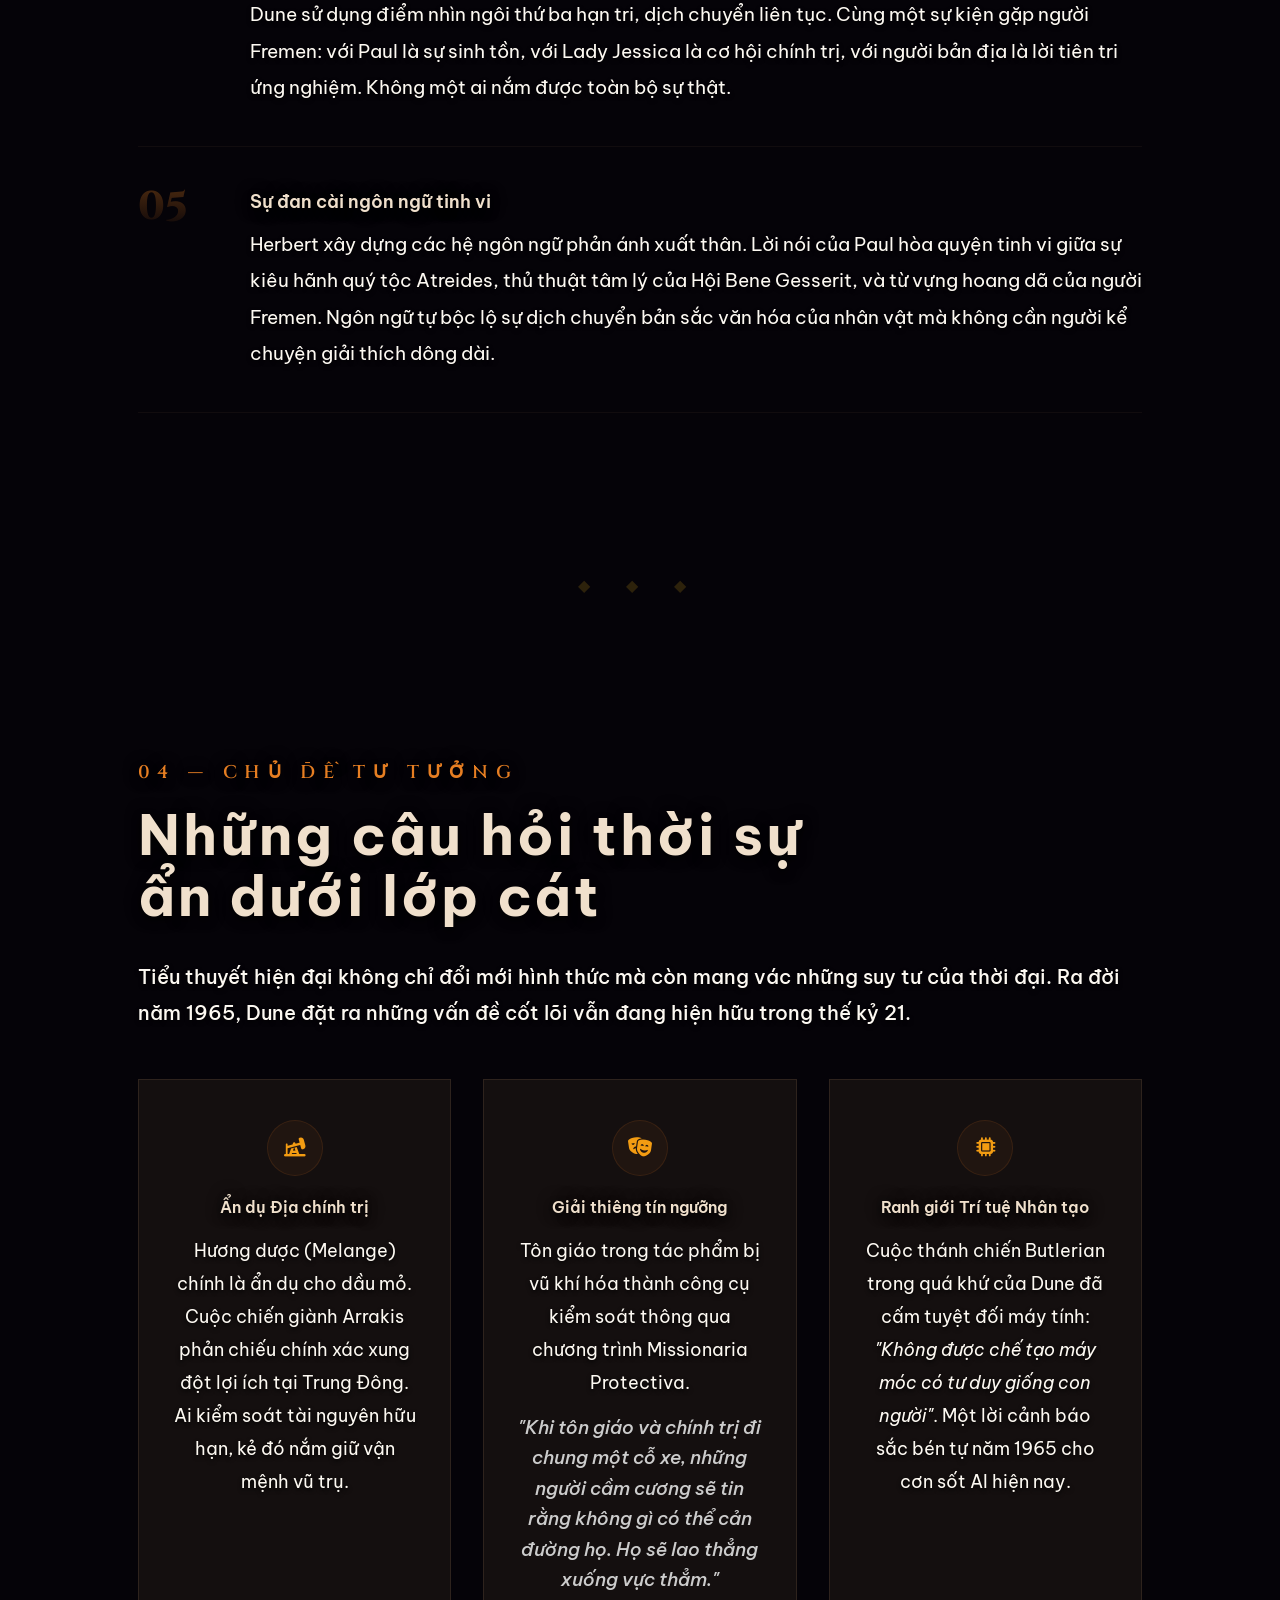
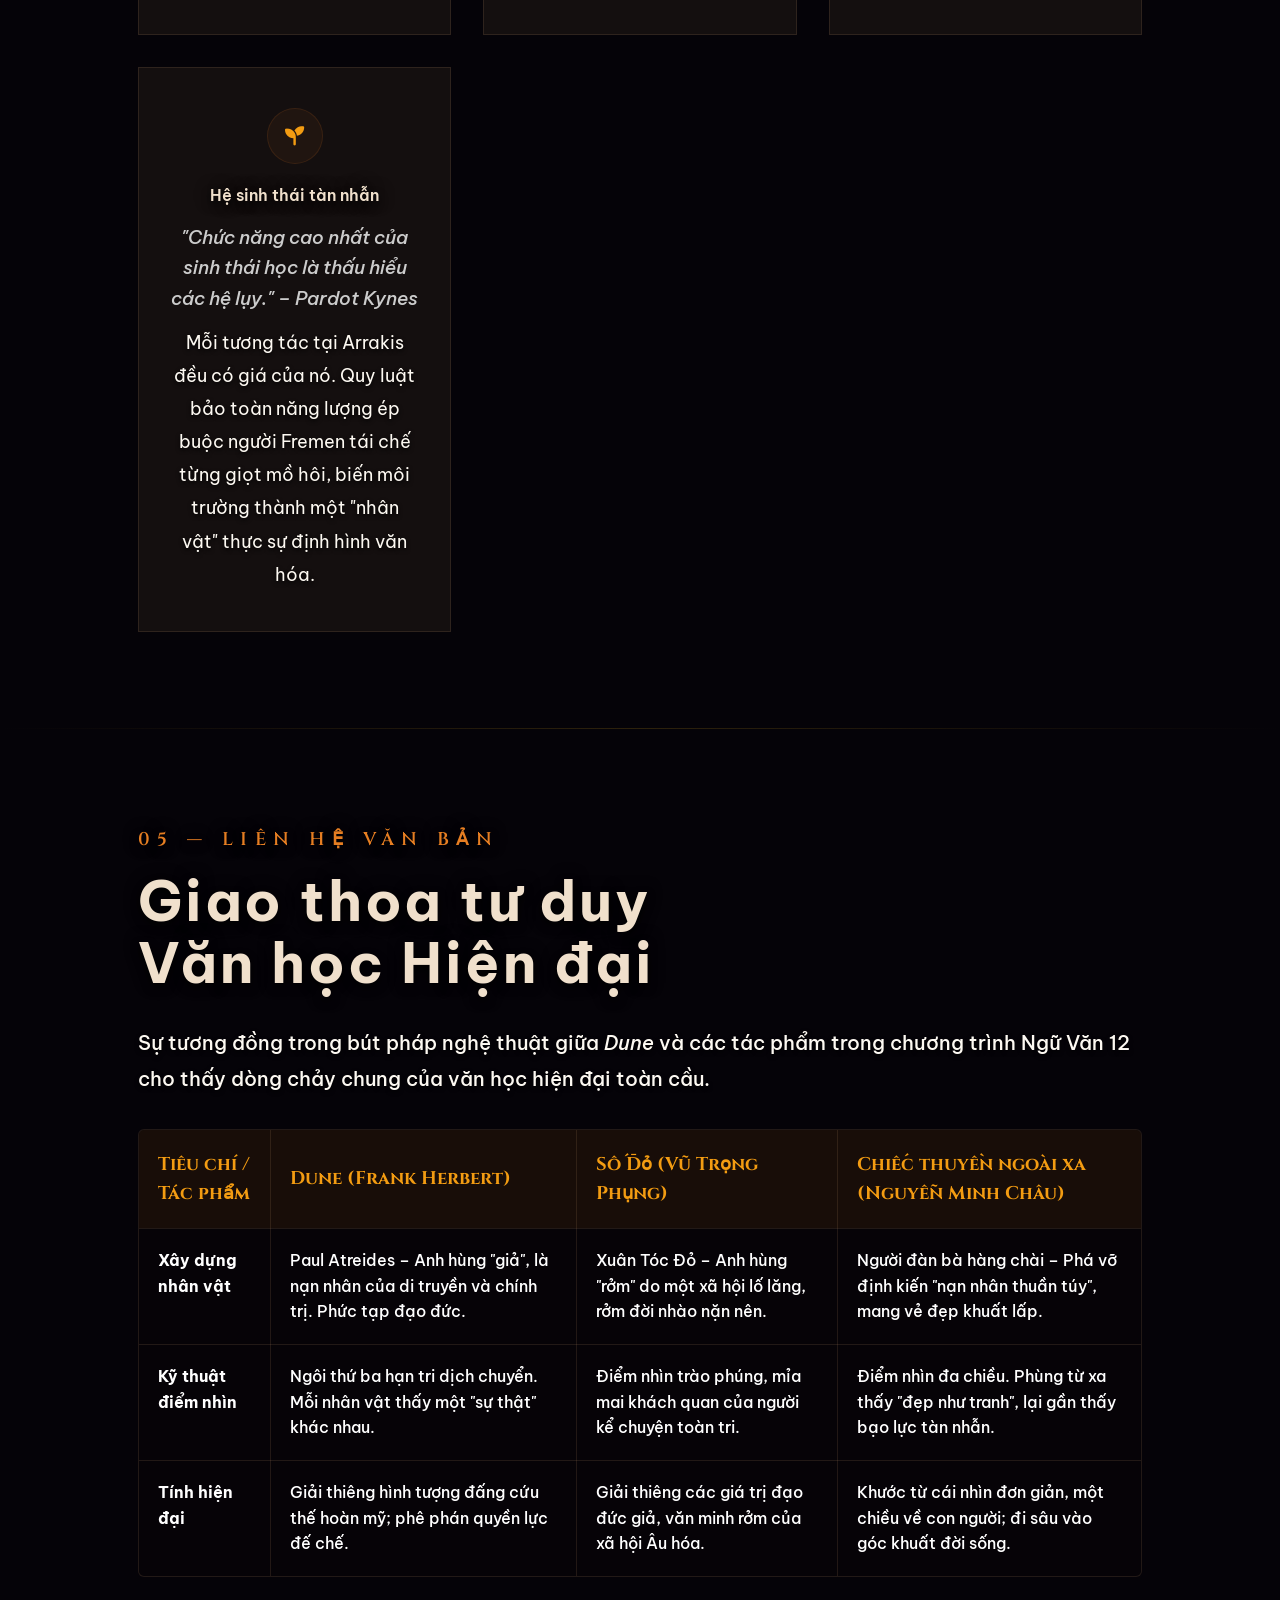
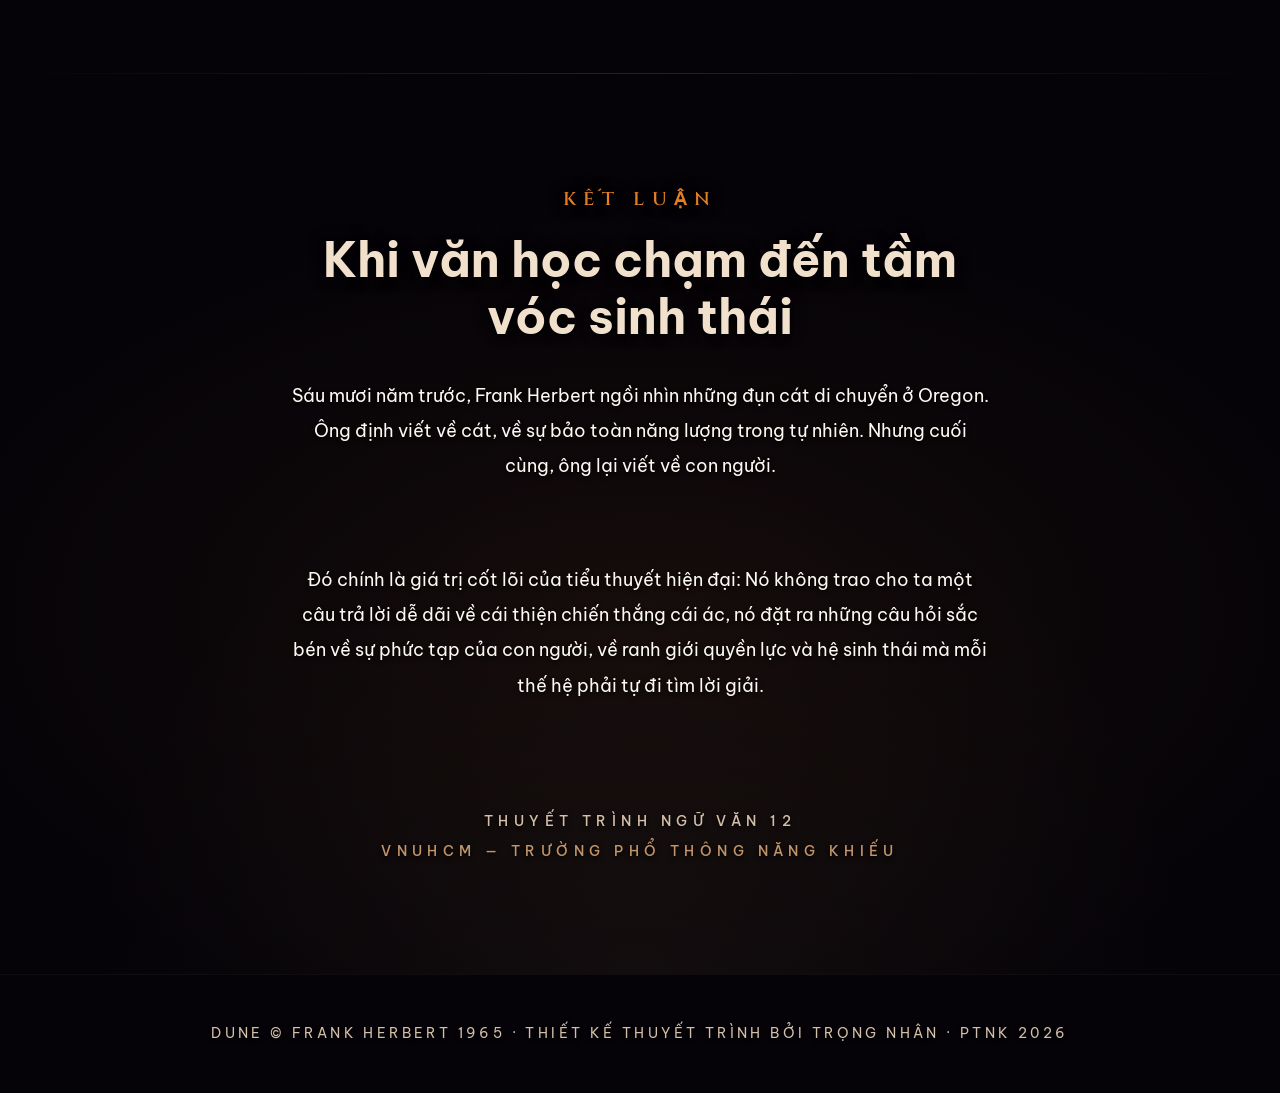
==== commit 0ace2a4d: "Enhance Light Theme and Sync Litany Quotes" ====
--- a/index.html
+++ b/index.html
@@ -36,28 +36,27 @@
   <nav id="navbar">
     <div class="nav-brand">Dune · 1965</div>
     <ul class="nav-links">
+      <li><a href="#author" data-section="author">Tác giả</a></li>
       <li><a href="#overview" data-section="overview">Tổng quan</a></li>
-      <li><a href="#author" data-section="author">Tác giả</a></li>
-      <li><a href="#themes" data-section="themes">Chủ đề</a></li>
-      <li><a href="#characters" data-section="characters">Nhân vật</a></li>
-      <li><a href="#narrative" data-section="narrative">Nghệ thuật</a></li>
-      <li><a href="#influence" data-section="influence">Ảnh hưởng</a></li>
-      <li><button id="themeToggleBtn" class="theme-toggle" aria-label="Đổi giao diện"><i class="fa-solid fa-sun"></i></button></li>
+      <li><a href="#narrative" data-section="narrative">Đặc trưng</a></li>
+      <li><a href="#themes" data-section="themes">Tư tưởng</a></li>
+      <li><a href="#comparison" data-section="comparison">Liên hệ</a></li>
+      <li><button id="themeToggleBtn" class="theme-toggle" aria-label="Đổi giao diện"><i
+            class="fa-solid fa-sun"></i></button></li>
     </ul>
     <button class="hamburger" id="hamburger" aria-label="Menu">
       <span></span><span></span><span></span>
     </button>
   </nav>
 
-  <!-- MOBILE MENU -->
   <div class="mobile-menu" id="mobileMenu">
+    <a href="#author">Tác giả</a>
     <a href="#overview">Tổng quan</a>
-    <a href="#author">Tác giả</a>
-    <a href="#themes">Chủ đề</a>
-    <a href="#characters">Nhân vật</a>
-    <a href="#narrative">Nghệ thuật</a>
-    <a href="#influence">Ảnh hưởng</a>
-    <button id="mobileThemeToggleBtn" class="theme-toggle mobile-toggle" aria-label="Đổi giao diện"><i class="fa-solid fa-sun"></i> Đổi giao diện</button>
+    <a href="#narrative">Đặc trưng</a>
+    <a href="#themes">Tư tưởng</a>
+    <a href="#comparison">Liên hệ</a>
+    <button id="mobileThemeToggleBtn" class="theme-toggle mobile-toggle" aria-label="Đổi giao diện"><i
+        class="fa-solid fa-sun"></i> Đổi giao diện</button>
   </div>
 
   <!-- HERO -->
@@ -77,35 +76,64 @@
     </div>
   </section>
 
-  <!-- QUOTE 1 -->
+  <!-- 01 — AUTHOR -->
+  <section id="author" class="author-section">
+    <div class="container">
+      <div class="author-grid">
+        <div class="author-visual reveal-left">
+          <img src="frank-herbert.jpg" alt="Frank Herbert, author of Dune"
+            style="width:100%;height:100%;object-fit:cover;">
+          <div class="author-visual-label">Frank Herbert · 1984</div>
+        </div>
+        <div class="reveal-right">
+          <span class="section-number">01 — Tác giả</span>
+          <div class="author-info">
+            <h3>Frank Herbert</h3>
+            <p class="author-dates">1920 — 1986 · Tacoma, Washington</p>
+            <p class="author-bio">
+              Frank Herbert là nhà văn khoa học viễn tưởng Mỹ, được biết đến nhiều nhất qua bộ tiểu thuyết Dune. Lớn lên
+              tại vùng Tây Bắc Thái Bình Dương, Herbert từng làm phóng viên và nhiếp ảnh gia trước khi chuyển sang sáng
+              tác.
+            </p>
+            <br>
+            <p class="author-bio">
+              Ý tưởng về Dune nảy sinh từ một bài nghiên cứu năm 1957 về các đụn cát Oregon và cách kiểm soát xói mòn
+              bằng cỏ biển. Herbert đã dành <strong>sáu năm</strong> nghiên cứu và viết, kết hợp kiến thức về sinh thái
+              học, tâm lý học, triết học Thiền tông và lịch sử Trung Đông để tạo nên một trong những vũ trụ hư cấu phức
+              tạp nhất trong lịch sử văn học.
+            </p>
+            <br>
+            <p class="author-bio">
+              Herbert có quan điểm cực kỳ phê phán về các "siêu anh hùng," cho rằng việc trao quyền phán xét và quyết
+              định cho một cá nhân là cách chắc chắn nhất để hủy hoại một nền văn minh.
+            </p>
+          </div>
+        </div>
+      </div>
+    </div>
+  </section>
+
+  <div class="section-divider"></div>
+
+  <!-- QUOTE 1 (Moved as requested) -->
   <section class="quote-section reveal">
     <div class="container">
       <div class="quote-mark">"</div>
-      <p class="quote-text">Ta không được sợ hãi. Nỗi sợ hãi là kẻ giết tâm trí. Nỗi sợ hãi là cái chết nhỏ mang đến sự
-        hủy diệt .</p>
-      <p class="quote-author">Litany Against Fear — Bene Gesserit</p>
-    </div>
-  </section>
-
-  <div class="section-divider"></div>
-
-  <!-- 01 — OVERVIEW -->
+      <p class="quote-text">Tôi không được sợ hãi. Sợ hãi là kẻ giết chóc tâm trí. Sợ hãi là cái chết nhỏ mang đến sự hủy diệt hoàn toàn. Ta sẽ đối mặt với nỗi sợ của mình. Ta sẽ để nó đi qua và xuyên qua ta. Và khi nó đi qua, nơi nỗi sợ đi qua sẽ chẳng còn gì. Chỉ mình ta ở lại.</p>
+      <p class="quote-author">Litany Against Fear — Phép thử Gom Jabbar</p>
+    </div>
+  </section>
+
+  <div class="ornament">◆ ◆ ◆</div>
+
+  <!-- 02 — OVERVIEW -->
   <section id="overview">
     <div class="container">
       <div class="reveal">
-        <span class="section-number">01 — Tổng quan tác phẩm</span>
+        <span class="section-number">02 — Tổng quan tác phẩm</span>
         <h2 class="section-title">Một vũ trụ được<br>xây dựng từ cát</h2>
       </div>
       <div class="section-body reveal">
-        <p>
-          <strong>Dune</strong> (1965) là tiểu thuyết khoa học viễn tưởng của nhà văn Mỹ <strong>Frank Herbert</strong>,
-          được xem là tác phẩm khoa học viễn tưởng(scifi) bán chạy nhất mọi thời đại. Tiểu thuyết đoạt cả hai giải
-          thưởng danh
-          giá nhất của thể loại: <span class="spice-glow">Hugo Award (Năm 1966)</span> và <span
-            class="spice-glow">Nebula
-            Award (Năm 1966)</span>.
-        </p>
-        <br>
         <p>
           Lấy bối cảnh trong một tương lai xa xôi, nơi nhân loại phân tán khắp vũ trụ dưới một hệ thống phong kiến liên
           hành tinh, câu chuyện xoay quanh hành tinh sa mạc <strong>Arrakis</strong> nơi duy nhất sản sinh ra
@@ -122,52 +150,15 @@
             bởi hội nữ tu Bene Gesserit</em>.
         </p>
         <br>
-        <p>
+        <!-- <p>
           Dune không chỉ là khoa học viễn tưởng. Với nghệ thuật tự sự đa điểm nhìn, cấu trúc phản anh hùng, và hệ
           thống ẩn dụ sinh thái, chính trị phức tạp, Dune sở hữu đầy đủ đặc trưng của một tiểu thuyết hiện đại.
-        </p>
-      </div>
-    </div>
-  </section>
-
-  <div class="ornament">◆ ◆ ◆</div>
-
-  <!-- 02 — AUTHOR -->
-  <section id="author" class="author-section">
-    <div class="container">
-      <div class="author-grid">
-        <div class="author-visual reveal-left">
-          <div class="author-visual-label">Frank Herbert · 1920–1986</div>
-        </div>
-        <div class="reveal-right">
-          <span class="section-number">02 — Tác giả</span>
-          <div class="author-info">
-            <h3>Frank Herbert</h3>
-            <p class="author-dates">1920 — 1986 · Tacoma, Washington</p>
-            <p class="author-bio">
-              Frank Herbert là nhà văn khoa học viễn tưởng Mỹ, được biết đến nhiều nhất qua bộ tiểu thuyết Dune. Lớn lên
-              tại vùng Tây Bắc Thái Bình Dương, Herbert từng làm phóng viên và nhiếp ảnh gia trước khi chuyển sang sáng
-              tác.
-            </p>
-            <br>
-            <p class="author-bio">
-              Ý tưởng về Dune nảy sinh từ một bài nghiên cứu năm 1957 về các đụn cát Oregon và cách kiểm soát xói mòn
-              bằng cỏ biển. Herbert đã dành <strong>sáu năm</strong> nghiên cứu và viết, kết hợp kiến thức về sinh thái
-              học, tâm lý học, triết học Thiền tông và lịch sử Trung Đông để tạo nên một trong những vũ trụ hư cấu phức
-              tạp nhất trong lịch sử văn học.
-            </p>
-            <br>
-            <p class="author-bio">
-              Herbert có quan điểm cực kỳ phê phán về các "siêu anh hùng," cho rằng việc trao quyền phán xét và quyết
-              định cho một cá nhân là cách chắc chắn nhất để hủy hoại một nền văn minh.
-            </p>
-          </div>
-        </div>
-      </div>
-    </div>
-  </section>
-
-  <!-- QUOTE 2 -->
+        </p> -->
+      </div>
+    </div>
+  </section>
+
+  <!-- QUOTE 2
   <section class="quote-section reveal">
     <div class="container">
       <div class="quote-mark">"</div>
@@ -175,261 +166,157 @@
         người vào tai ương.</p>
       <p class="quote-author">Frank Herbert, 1980</p>
     </div>
-  </section>
+  </section> -->
 
   <div class="section-divider"></div>
-
-  <!-- 03 — THEMES -->
+  <section id="narrative">
+    <div class="container">
+      <div class="reveal">
+        <span class="section-number">03 — Tri thức Ngữ văn</span>
+        <h2 class="section-title">Phân tích qua 5 đặc trưng<br>Tiểu thuyết Hiện đại</h2>
+      </div>
+      <div class="technique-list">
+        <div class="technique-item reveal">
+          <div class="technique-num">01</div>
+          <div>
+            <h4>Kết cấu chương đoạn hiện đại</h4>
+            <p>Thay vì kể chuyện tuyến tính A-B-C, Herbert mở đầu mỗi chương bằng "Epigraph" — các trích đoạn nhật ký,
+              bình sử, văn bản tôn giáo hư cấu từ tương lai. Kỹ thuật này tạo ra "ảo giác" chân thực, buộc người đọc
+              chưa bước vào truyện đã bị dội những mảnh vỡ lịch sử, phải tự mình chắp vá bức tranh thế giới đồ sộ này.
+            </p>
+          </div>
+        </div>
+        <div class="technique-item reveal">
+          <div class="technique-num">02</div>
+          <div>
+            <h4>Cốt truyện phi tuyến tính &amp; Thời gian tâm lý</h4>
+            <p>Thời gian vật lý bị lu mờ. Nhờ khả năng tiên tri của Paul, dòng trần thuật liên tục bị xé rách bởi những viễn cảnh, giấc mơ và hồi ức đan xen trong hiện tại.</p>
+            
+            <blockquote style="font-style: italic; color: var(--sand); border-left: 3px solid var(--spice); padding-left: 1rem; margin: 1rem 0;">
+              "Điều bí ẩn của sự sống không phải là một vấn đề cần giải quyết, mà là một thực tại cần trải nghiệm. Sự thấu hiểu phải trôi cùng dòng chảy của quá trình đó."
+            </blockquote>
+            
+            <p>Người đọc trôi theo dòng ý thức của nhân vật, chứng kiến tương lai thay đổi liên tục dựa trên từng biến số quyết định của hiện tại.</p>
+          </div>
+        </div>
+        <div class="technique-item reveal">
+          <div class="technique-num">03</div>
+          <div>
+            <h4>Thế giới nội tâm &amp; Sự biến thiên tính cách</h4>
+            <p>Đây là đặc trưng quan trọng nhất. Paul Atreides là một <strong>"Phản anh hùng" (Anti-hero)</strong>. Hành
+              trình của cậu đi từ thiếu gia ngây thơ đến đấng cứu thế bị giam cầm trong chính quyền lực của mình. Cậu
+              chiến thắng, nhưng tuyệt vọng tột cùng khi thấy chiến thắng đó khơi mào cho một cuộc thánh chiến đẫm máu
+              tàn sát hàng tỷ người. Nhân vật vật lộn với hệ thống lớn hơn chính mình.</p>
+          </div>
+        </div>
+        <div class="technique-item reveal">
+          <div class="technique-num">04</div>
+          <div>
+            <h4>Điểm nhìn đa dạng, phức tạp</h4>
+            <p>Dune sử dụng điểm nhìn ngôi thứ ba hạn tri, dịch chuyển liên tục. Cùng một sự kiện gặp người Fremen: với
+              Paul là sự sinh tồn, với Lady Jessica là cơ hội chính trị, với người bản địa là lời tiên tri ứng nghiệm.
+              Không một ai nắm được toàn bộ sự thật.</p>
+          </div>
+        </div>
+        <div class="technique-item reveal">
+          <div class="technique-num">05</div>
+          <div>
+            <h4>Sự đan cài ngôn ngữ tinh vi</h4>
+            <p>Herbert xây dựng các hệ ngôn ngữ phản ánh xuất thân. Lời nói của Paul hòa quyện tinh vi giữa sự kiêu hãnh
+              quý tộc Atreides, thủ thuật tâm lý của Hội Bene Gesserit, và từ vựng hoang dã của người Fremen. Ngôn ngữ
+              tự bộc lộ sự dịch chuyển bản sắc văn hóa của nhân vật mà không cần người kể chuyện giải thích dông dài.
+            </p>
+          </div>
+        </div>
+      </div>
+    </div>
+  </section>
+
+  <div class="ornament">◆ ◆ ◆</div>
+
+  <!-- 04 — THEMES -->
   <section id="themes">
     <div class="container">
       <div class="reveal">
-        <span class="section-number">03 — Chủ đề tư tưởng</span>
-        <h2 class="section-title">Những tầng nghĩa<br>ẩn dưới cát</h2>
-        <p class="section-body" style="margin-bottom: 1rem;">
-          Dune không chỉ là một cuộc phiêu lưu khoa học viễn tưởng, đó là một luận đề chính trị, sinh thái và triết học
-          được ngụy trang trong vỏ bọc giải trí.
-        </p>
-      </div>
-      <div class="themes-grid">
-        <div class="theme-card reveal">
-          <span class="theme-icon"><i class="fa-solid fa-landmark-dome"></i></span>
-          <h4>Quyền lực &amp; Chính trị</h4>
-          <p>Cuộc tranh giành giữa các Gia tộc quý tộc, Hoàng đế và Hội Thương mại phản ánh cách tài nguyên chi phối địa
-            chính trị. Herbert xây dựng melange(hương dược) như phép ẩn dụ cho dầu mỏ, ai kiểm soát nguồn cung, người đó
-            kiểm soát
-            cả nền kinh tế vũ trụ, giống cách OPEC chi phối địa chính trị thế giới thực.</p>
-        </div>
-        <div class="theme-card reveal" style="transition-delay: 0.1s">
-          <span class="theme-icon"><i class="fa-solid fa-seedling"></i></span>
-          <h4>Sinh thái &amp; Tài nguyên</h4>
-          <p>Được gọi là "tiểu thuyết sinh thái hành tinh đầu tiên," Dune cảnh báo về hậu quả của việc khai thác tài
-            nguyên hữu hạn và sự dự đoán về nóng lên toàn cầu nới nước đôi khi còn khan hiếm tới nỗi."Người Fremen mặc
-            stillsuit thu hồi mọi giọt nước từ cơ thể nước mắt khóc cho người chết là
-            món quà thiêng liêng nhất."</p>
-        </div>
-        <div class="theme-card reveal" style="transition-delay: 0.2s">
-          <span class="theme-icon"><i class="fa-solid fa-shield-halved"></i></span>
-          <h4>Giải thiêng anh hùng</h4>
-          <p>Herbert xây dựng Paul như một Phản anh hùng không phải vị cứu tinh mà là anh hùng bị tha hóa bởi chính
-            quyền lực mà anh nắm giữ. Paul nhìn thấy tương lai chiến thắng sẽ dẫn đến thánh chiến giết hàng tỷ người.
-            Dune không phải Star Wars (nơi thiện ác rõ ràng) Dune là một mê cung đạo đức.</p>
-        </div>
-        <div class="theme-card reveal" style="transition-delay: 0.3s">
-          <span class="theme-icon"><i class="fa-solid fa-eye"></i></span>
-          <h4>Tôn giáo &amp; Thao túng</h4>
-          <p>Hội Bene Gesserit gieo rắc huyền thoại giả trên các hành tinh. Mọi lời tiên tri mà Paul ứng nghiệm đều là
-            huyền thoại GIẢ do Bene Gesserit gieo rắc hàng trăm năm trước Paul không phải đấng cứu thế, anh vô tình rơi
-            vào kịch bản có sẵn.</p>
-        </div>
-        <div class="theme-card reveal" style="transition-delay: 0.4s">
-          <span class="theme-icon"><i class="fa-solid fa-hourglass-half"></i></span>
-          <h4>Số phận &amp; Tự do ý chí</h4>
-          <p>Paul nhìn thấy tương lai nhưng không thể thay đổi. Nếu biết trước số phận, liệu con người có tự do? Hay
-            việc biết chính là ngục tù? Paul không phải siêu nhân chọn cứu thế giới anh là con người bị đẩy vào định
-            mệnh mà anh kinh tởm nhưng không thể chối từ. Đây là bi kịch của sự lựa chọn nét "hiện đại" cốt lõi: con
-            người nhỏ bé trước guồng quay khắc nghiệt của hệ thống.</p>
-        </div>
-        <div class="theme-card reveal" style="transition-delay: 0.5s">
-          <span class="theme-icon"><i class="fa-solid fa-brain"></i></span>
-          <h4>Con người &amp; Bản năng</h4>
-          <p>Phép thử Gom Jabbar đã mở đầu tiểu thuyết và đặt câu hỏi: điều gì phân biệt con người với động vật, con
-            người và máy móc? Khả năng chịu
-            đựng đau đớn vì mục đích lớn hơn hay chỉ là bản năng sinh tồn được lập trình sẵn?</p>
-        </div>
-      </div>
-    </div>
-  </section>
-
-  <div class="ornament">◆ ◆ ◆</div>
-
-  <!-- 04 — CHARACTERS (VERTICAL GRID) -->
-  <section id="characters">
-    <div class="container">
-      <div class="reveal">
-        <span class="section-number">04 — Nhân vật</span>
-        <h2 class="section-title">Những bóng hình<br>trên cát</h2>
-      </div>
-      <div class="characters-grid">
-        <div class="character-card reveal">
-          <div class="character-name">Paul Atreides</div>
-          <span class="character-title-label">Muad'Dib · Kwisatz Haderach</span>
-          <p class="character-desc">Người thừa kế Gia tộc Atreides, được huấn luyện bởi Bene Gesserit và Mentat. Hành
-            trình của anh từ quý tộc trẻ đến "đấng cứu thế" Fremen là trung tâm phê phán của Herbert về sự nguy hiểm của
-            anh hùng.</p>
-        </div>
-        <div class="character-card reveal" style="transition-delay: 0.1s">
-          <div class="character-name">Lady Jessica</div>
-          <span class="character-title-label">Bene Gesserit · Mẹ của Paul</span>
-          <p class="character-desc">Thành viên Hội Bene Gesserit, người đã chống lại mệnh lệnh của Hội để sinh con trai
-            cho Công tước Leto. Quyết định cá nhân của bà đã thay đổi dòng chảy lịch sử vũ trụ.</p>
-        </div>
-        <div class="character-card reveal" style="transition-delay: 0.2s">
-          <div class="character-name">Baron Harkonnen</div>
-          <span class="character-title-label">Lãnh chúa Gia tộc Harkonnen</span>
-          <p class="character-desc">Kẻ phản diện tàn bạo, biểu tượng cho lòng tham không đáy. Herbert sử dụng ẩn dụ về
-            sự phàm ăn và xa hoa để khắc họa cơn đói vô tận của kẻ nắm quyền.</p>
-        </div>
-        <div class="character-card reveal" style="transition-delay: 0.3s">
-          <div class="character-name">Stilgar</div>
-          <span class="character-title-label">Naib · Thủ lĩnh Fremen</span>
-          <p class="character-desc">Thủ lĩnh bộ tộc Fremen, đại diện cho trí tuệ bản địa và khả năng thích nghi với môi
-            trường khắc nghiệt — đối lập với sự xa hoa yếu đuối của Đế chế.</p>
-        </div>
-        <div class="character-card full-width reveal" style="transition-delay: 0.4s">
-          <div class="character-name">Dr. Liet-Kynes</div>
-          <span class="character-title-label">Nhà sinh thái học hành tinh</span>
-          <p class="character-desc">Nhà khoa học-nhà tiên tri sinh thái, người mơ về việc biến đổi Arrakis thành thiên
-            đường xanh. Kynes hiện thân cho thông điệp sinh thái cốt lõi của tiểu thuyết.</p>
-        </div>
-      </div>
-    </div>
-  </section>
-
-  <div class="section-divider"></div>
-
-  <!-- 05 — NARRATIVE TECHNIQUES -->
-  <section id="narrative">
-    <div class="container">
-      <div class="reveal">
-        <span class="section-number">05 — Nghệ thuật tự sự</span>
-        <h2 class="section-title">Kỹ thuật viết<br>mang tính hiện đại</h2>
-      </div>
-      <div class="technique-list">
-        <div class="technique-item reveal">
-          <div class="technique-num">01</div>
-          <div>
-            <h4>Đa điểm nhìn tự sự</h4>
-            <p>Herbert luân chuyển điểm nhìn giữa nhiều nhân vật Paul, Jessica, Baron, Thufir tạo nên một bức tranh
-              toàn cảnh mà không nhân vật nào nắm giữ "sự thật" hoàn chỉnh. Kỹ thuật điểm nhìn đa chiều gợi nhớ Nguyễn
-              Minh Châu trong Chiếc thuyền ngoài xa, nghệ sĩ Phùng thay đổi nhận thức cũng giống cách Herbert để người
-              đọc thay đổi cái nhìn về Paul từ "Đấng cứu thế" thành "Mối hiểm họa".</p>
-          </div>
-        </div>
-        <div class="technique-item reveal">
-          <div class="technique-num">02</div>
-          <div>
-            <h4>Epigraph(Đề từ) mở đầu chương</h4>
-            <p>Mỗi chương bắt đầu bằng một trích dẫn hư cấu từ các tác phẩm của nhật ký Công chúa Irulan, bình luận về
-              lịch sử, tiểu sử từ đó tạo chiều sâu cho thế giới và cung cấp ngữ cảnh mà không cần giải thích trực tiếp.
-            </p>
-          </div>
-        </div>
-        <div class="technique-item reveal">
-          <div class="technique-num">03</div>
-          <div>
-            <h4>Dòng ý thức nội tâm</h4>
-            <p>Các đoạn độc thoại nội tâm sâu sắc, đặc biệt của Paul và Jessica, cho phép người đọc trải nghiệm quá
-              trình tư duy phức tạp từ tính toán chiến thuật Mentat đến trực giác Bene Gesserit. Dune không chỉ kể
-              chuyện A đến B. Herbert đan xen giấc mơ, tiên tri, dòng tâm tư tạo nên "thời gian tâm lý" thay vì thời
-              gian vật lý. Đặc trưng này gần với stream of consciousness của Virginia Woolf và James Joyce.</p>
-          </div>
-        </div>
-        <div class="technique-item reveal">
-          <div class="technique-num">04</div>
-          <div>
-            <h4>Xây dựng thế giới toàn diện</h4>
-            <p>Hệ thống ngôn ngữ, tôn giáo, sinh thái, chính trị được kiến tạo hoàn chỉnh đến từng chi tiết từ bộ quần
-              áo stillsuit thu hồi nước đến nghi lễ cưỡi giun cát đặc trưng của tiểu thuyết hiện đại lúc bấy giờ là kiến
-              tạo "tiểu vũ
-              trụ" riêng.</p>
-          </div>
-        </div>
-        <div class="technique-item reveal">
-          <div class="technique-num">05</div>
-          <div>
-            <h4>Kết cục mở &amp; Phản anh hùng</h4>
-            <p>Paul "chiến thắng" nhưng nhìn thấy tương lai là một cuộc thánh chiến tàn khốc mà anh không thể ngăn chặn.
-              Chiến thắng trở thành bi kịch. Giống cách Hemingway kết thúc Ông già và biển cả chiến thắng hay thất
-              bại? Herbert để người đọc tự quyết định.</p>
-          </div>
-        </div>
-      </div>
-    </div>
-  </section>
-
-  <!-- QUOTE 3 -->
-  <section class="quote-section reveal">
-    <div class="container">
-      <div class="quote-mark">"</div>
-      <p class="quote-text">Kẻ kiểm soát hương dược, kiểm soát cả vũ trụ.</p>
-      <p class="quote-author">Baron Vladimir Harkonnen</p>
-    </div>
-  </section>
-
-  <div class="section-divider"></div>
-
-  <!-- 06 — INFLUENCE TIMELINE -->
-  <section id="influence">
-    <div class="container">
-      <div class="reveal">
-        <span class="section-number">06 — Ảnh hưởng &amp; Di sản</span>
-        <h2 class="section-title">Từ trang sách<br>đến văn hóa đại chúng</h2>
-      </div>
-      <div class="timeline" id="timeline">
-        <div class="timeline-line"></div>
-        <div class="timeline-line-fill" id="timelineFill"></div>
-        <div class="timeline-item reveal">
-          <div class="timeline-year">1965</div>
-          <h4>Xuất bản Dune</h4>
-          <p>Sau 6 năm sáng tác và bị hơn 20 nhà xuất bản từ chối, Dune được Chilton Books (vốn chuyên sách sửa xe) phát
-            hành. Đoạt Hugo Award và Nebula Award.</p>
-        </div>
-        <div class="timeline-item reveal">
-          <div class="timeline-year">1984</div>
-          <h4>Phim Dune — David Lynch</h4>
-          <p>Bản chuyển thể đầu tiên bởi David Lynch, dù thất bại phòng vé nhưng tạo nên di sản thẩm mỹ đặc biệt và đông
-            đảo người hâm mộ cuồng nhiệt.</p>
-        </div>
-        <div class="timeline-item reveal">
-          <div class="timeline-year">2021</div>
-          <h4>Dune: Part One — Denis Villeneuve</h4>
-          <p>Bản chuyển thể hiện đại đoạt 6 giải Oscar bao gồm Âm thanh, Nhạc phim, Quay phim, Kỹ xảo. Mở ra kỷ nguyên
-            mới cho thương hiệu Dune.</p>
-        </div>
-        <div class="timeline-item reveal">
-          <div class="timeline-year">2024</div>
-          <h4>Dune: Part Two</h4>
-          <p>Phần tiếp theo được giới phê bình ca ngợi, tiếp tục câu chuyện về liên minh giữa Paul và người Fremen trong
-            cuộc chiến giành lại Arrakis.</p>
-        </div>
-        <div class="timeline-item reveal">
-          <div class="timeline-year">Di sản</div>
-          <h4>Ảnh hưởng xuyên thể loại</h4>
-          <p>Dune ảnh hưởng trực tiếp đến Star Wars, Game of Thrones, và vô số tác phẩm scifi. Các chủ đề về tài nguyên
-            hữu hạn, sinh thái và phê phán anh hùng vẫn cực kỳ thời sự trong thế kỷ 21.</p>
-        </div>
-      </div>
-    </div>
-  </section>
-
-  <div class="ornament">◆ ◆ ◆</div>
-
-  <!-- 07 — MODERN RELEVANCE -->
-  <section>
-    <div class="container">
-      <div class="reveal">
-        <span class="section-number">07 — Tính thời sự</span>
-        <h2 class="section-title">Vì sao Dune vẫn<br>quan trọng hôm nay?</h2>
+        <span class="section-number">04 — Chủ đề tư tưởng</span>
+        <h2 class="section-title">Những câu hỏi thời sự<br>ẩn dưới lớp cát</h2>
+        <p class="section-body" style="margin-bottom: 2rem;">
+          Tiểu thuyết hiện đại không chỉ đổi mới hình thức mà còn mang vác những suy tư của thời đại. Ra đời năm 1965,
+          Dune đặt ra những vấn đề cốt lõi vẫn đang hiện hữu trong thế kỷ 21.
+        </p>
       </div>
       <div class="relevance-grid">
         <div class="relevance-card reveal">
           <span class="relevance-icon"><i class="fa-solid fa-oil-well"></i></span>
-          <h4>Tài nguyên &amp; Địa chính trị</h4>
-          <p>Melange = dầu mỏ. Cuộc tranh giành Arrakis phản chiếu xung đột Trung Đông và cuộc đua kiểm soát tài nguyên
-            năng lượng toàn cầu.</p>
+          <h4>Ẩn dụ Địa chính trị</h4>
+          <p>Hương dược (Melange) chính là ẩn dụ cho dầu mỏ. Cuộc chiến giành Arrakis phản chiếu chính xác xung đột lợi
+            ích tại Trung Đông. Ai kiểm soát tài nguyên hữu hạn, kẻ đó nắm giữ vận mệnh vũ trụ.</p>
         </div>
         <div class="relevance-card reveal" style="transition-delay: 0.1s">
-          <span class="relevance-icon"><i class="fa-solid fa-earth-americas"></i></span>
-          <h4>Biến đổi khí hậu</h4>
-          <p>Giấc mơ biến đổi hành tinh của Kynes nhắc nhở về cuộc khủng hoảng khí hậu hiện tại và câu hỏi liệu con
-            người có quyền "thiết kế lại" hệ sinh thái.</p>
+          <span class="relevance-icon"><i class="fa-solid fa-masks-theater"></i></span>
+          <h4>Giải thiêng tín ngưỡng</h4>
+          <p>Tôn giáo trong tác phẩm bị vũ khí hóa thành công cụ kiểm soát thông qua chương trình Missionaria Protectiva.</p>
+          <blockquote style="font-style: italic; margin-top: 0.8rem; color: #ccc;">
+            "Khi tôn giáo và chính trị đi chung một cỗ xe, những người cầm cương sẽ tin rằng không gì có thể cản đường họ. Họ sẽ lao thẳng xuống vực thẳm."
+          </blockquote>
         </div>
         <div class="relevance-card reveal" style="transition-delay: 0.2s">
           <span class="relevance-icon"><i class="fa-solid fa-microchip"></i></span>
-          <h4>AI &amp; Hậu Butlerian Jihad</h4>
-          <p>Vũ trụ Dune cấm máy tính sau cuộc nổi dậy Butlerian Jihad đặt câu hỏi về ranh giới giữa trí tuệ con người
-            và trí tuệ nhân tạo.</p>
-        </div>
+          <h4>Ranh giới Trí tuệ Nhân tạo</h4>
+          <p>Cuộc thánh chiến Butlerian trong quá khứ của Dune đã cấm tuyệt đối máy tính: <em>"Không được chế tạo máy
+              móc có tư duy giống con người"</em>. Một lời cảnh báo sắc bén tự năm 1965 cho cơn sốt AI hiện nay.</p>
+        </div>
+        <div class="relevance-card reveal" style="transition-delay: 0.3s">
+          <span class="relevance-icon"><i class="fa-solid fa-seedling"></i></span>
+          <h4>Hệ sinh thái tàn nhẫn</h4>
+          <blockquote style="font-style: italic; margin-bottom: 0.8rem; color: #ccc;">
+            "Chức năng cao nhất của sinh thái học là thấu hiểu các hệ lụy." – Pardot Kynes
+          </blockquote>
+          <p>Mỗi tương tác tại Arrakis đều có giá của nó. Quy luật bảo toàn năng lượng ép buộc người Fremen tái chế từng giọt mồ hôi, biến môi trường thành một "nhân vật" thực sự định hình văn hóa.</p>
+        </div>
+      </div>
+    </div>
+  </section>
+
+  <div class="section-divider"></div>
+
+  <!-- 05 — COMPARISON -->
+  <section id="comparison">
+    <div class="container">
+      <div class="reveal">
+        <span class="section-number">05 — Liên hệ văn bản</span>
+        <h2 class="section-title">Giao thoa tư duy<br>Văn học Hiện đại</h2>
+        <p class="section-body">Sự tương đồng trong bút pháp nghệ thuật giữa <em>Dune</em> và các tác phẩm trong chương
+          trình Ngữ Văn 12 cho thấy dòng chảy chung của văn học hiện đại toàn cầu.</p>
+      </div>
+
+      <div class="table-responsive reveal" style="margin-top: 2rem;">
+        <table class="comparison-table">
+          <tr>
+            <th>Tiêu chí / Tác phẩm</th>
+            <th>Dune (Frank Herbert)</th>
+            <th>Số Đỏ (Vũ Trọng Phụng)</th>
+            <th>Chiếc thuyền ngoài xa (Nguyễn Minh Châu)</th>
+          </tr>
+          <tr>
+            <td><strong>Xây dựng nhân vật</strong></td>
+            <td>Paul Atreides – Anh hùng "giả", là nạn nhân của di truyền và chính trị. Phức tạp đạo đức.</td>
+            <td>Xuân Tóc Đỏ – Anh hùng "rởm" do một xã hội lố lăng, rởm đời nhào nặn nên.</td>
+            <td>Người đàn bà hàng chài – Phá vỡ định kiến "nạn nhân thuần túy", mang vẻ đẹp khuất lấp.</td>
+          </tr>
+          <tr>
+            <td><strong>Kỹ thuật điểm nhìn</strong></td>
+            <td>Ngôi thứ ba hạn tri dịch chuyển. Mỗi nhân vật thấy một "sự thật" khác nhau.</td>
+            <td>Điểm nhìn trào phúng, mỉa mai khách quan của người kể chuyện toàn tri.</td>
+            <td>Điểm nhìn đa chiều. Phùng từ xa thấy "đẹp như tranh", lại gần thấy bạo lực tàn nhẫn.</td>
+          </tr>
+          <tr>
+            <td><strong>Tính hiện đại</strong></td>
+            <td>Giải thiêng hình tượng đấng cứu thế hoàn mỹ; phê phán quyền lực đế chế.</td>
+            <td>Giải thiêng các giá trị đạo đức giả, văn minh rởm của xã hội Âu hóa.</td>
+            <td>Khước từ cái nhìn đơn giản, một chiều về con người; đi sâu vào góc khuất đời sống.</td>
+          </tr>
+        </table>
       </div>
     </div>
   </section>
@@ -441,20 +328,21 @@
     <div class="container">
       <div class="conclusion-content reveal">
         <span class="section-number">Kết luận</span>
-        <h2 class="conclusion-title">Dune — Tiểu thuyết hiện đại vượt thời gian</h2>
+        <h2 class="conclusion-title">Khi văn học chạm đến tầm vóc sinh thái</h2>
         <p class="conclusion-text">
-          Dune xứng đáng là tiểu thuyết hiện đại vì bốn lý do: giải thiêng anh hùng, phản ánh hiện thực qua ẩn dụ, xóa
-          nhòa ranh giới đạo đức, và đưa sinh thái thành nhân vật. Tất cả được kể bằng nghệ thuật tự sự đỉnh cao — đa
-          điểm nhìn, dòng ý thức, và kết cục mở. Sáu mươi năm sau, những câu hỏi Herbert đặt ra vẫn chưa có lời giải —
-          và có lẽ đó chính là định nghĩa tốt nhất của tiểu thuyết hiện đại.
+          Sáu mươi năm trước, Frank Herbert ngồi nhìn những đụn cát di chuyển ở Oregon. Ông định viết về cát, về sự bảo
+          toàn năng lượng trong tự nhiên. Nhưng cuối cùng, ông lại viết về con người.
         </p>
         <br>
-        <p class="conclusion-text" style="font-style: italic; color: var(--sand);">
-          "Tiểu thuyết hiện đại không chỉ là câu chuyện — mà là tấm gương phản chiếu thế giới chúng ta đang sống."
+        <p class="conclusion-text">
+          Đó chính là giá trị cốt lõi của tiểu thuyết hiện đại: Nó không trao cho ta một câu trả lời dễ dãi về cái thiện
+          chiến thắng cái ác, nó đặt ra những câu hỏi sắc bén về sự phức tạp của con người, về ranh giới quyền lực và hệ
+          sinh thái mà mỗi thế hệ phải tự đi tìm lời giải.
         </p>
         <br><br>
-        <p class="conclusion-credit">Thuyết trình Ngữ Văn 12 · Truyện ngắn, Tiểu thuyết hiện đại</p>
-        <p class="conclusion-credit" style="margin-top: 0.5rem;">VNUHCM — Trường Phổ Thông Năng Khiếu</p>
+        <p class="conclusion-credit">Thuyết trình Ngữ Văn 12</p>
+        <p class="conclusion-credit" style="margin-top: 0.5rem; color: var(--sand);">VNUHCM — Trường Phổ Thông Năng
+          Khiếu</p>
       </div>
     </div>
   </section>
--- a/style.css
+++ b/style.css
@@ -17,13 +17,13 @@
   --fremen-glow: #42A5F5;
   --void: #050308;
   --void-warm: #0A0806;
-  --text-primary: #F5EDE3;
-  --text-secondary: #C4AD94;
-  --text-dim: #7D6D5B;
-  --glass-bg: rgba(194, 149, 106, 0.04);
-  --glass-border: rgba(194, 149, 106, 0.12);
-  --glass-hover: rgba(230, 126, 34, 0.08);
-  --radius: 2px;
+  --text-primary: #FFFFFF;
+  --text-secondary: #FDF9F2;
+  --text-dim: #D4BFA9;
+  --glass-bg: rgba(194, 149, 106, 0.08);
+  --glass-border: rgba(194, 149, 106, 0.15);
+  --glass-hover: rgba(230, 126, 34, 0.12);
+  --radius: 6px;
 }
 
 * {
@@ -57,8 +57,9 @@
   color: var(--text-primary);
   overflow-x: hidden;
   cursor: default;
-  font-size: 16px;
-  line-height: 1.7;
+  font-size: 19px;
+  font-weight: 500;
+  line-height: 1.6;
   -webkit-font-smoothing: antialiased;
   -moz-osx-font-smoothing: grayscale;
 }
@@ -73,6 +74,34 @@
   background-image: url("data:image/svg+xml,%3Csvg viewBox='0 0 256 256' xmlns='http://www.w3.org/2000/svg'%3E%3Cfilter id='n'%3E%3CfeTurbulence type='fractalNoise' baseFrequency='0.9' numOctaves='4' stitchTiles='stitch'/%3E%3C/filter%3E%3Crect width='100%25' height='100%25' filter='url(%23n)' opacity='0.03'/%3E%3C/svg%3E");
   background-repeat: repeat;
   opacity: 0.35;
+}
+
+/* ===== CELESTIAL BACKGROUND DECORATION ===== */
+.bg-planet {
+  position: fixed;
+  top: 15%;
+  right: -5vw;
+  width: 50vw;
+  height: 50vw;
+  max-width: 600px;
+  max-height: 600px;
+  border-radius: 50%;
+  background: radial-gradient(circle at 30% 30%, rgba(230, 126, 34, 0.03), transparent 70%);
+  pointer-events: none;
+  z-index: 0;
+}
+.bg-planet-2 {
+  position: fixed;
+  bottom: -10vw;
+  left: -10vw;
+  width: 70vw;
+  height: 70vw;
+  max-width: 800px;
+  max-height: 800px;
+  border-radius: 50%;
+  background: radial-gradient(circle at 70% 70%, rgba(21, 101, 192, 0.02), transparent 70%);
+  pointer-events: none;
+  z-index: 0;
 }
 
 /* ===== SCROLL PROGRESS BAR ===== */
@@ -186,7 +215,7 @@
 
 .loader-sub {
   font-family: 'Be Vietnam Pro', sans-serif;
-  font-size: 0.7rem;
+  font-size: 0.95rem;
   letter-spacing: 0.3em;
   font-weight: 300;
   color: var(--text-dim);
@@ -241,7 +270,7 @@
 
 .nav-brand {
   font-family: 'Be Vietnam Pro', serif;
-  font-size: 0.85rem;
+  font-size: 1.10rem;
   letter-spacing: 0.5em;
   color: var(--sand);
   text-transform: uppercase;
@@ -256,7 +285,7 @@
 
 .nav-links a {
   font-family: 'Be Vietnam Pro', sans-serif;
-  font-size: 0.65rem;
+  font-size: 0.90rem;
   letter-spacing: 0.2em;
   color: var(--text-dim);
   text-decoration: none;
@@ -416,7 +445,7 @@
 
 .hero-eyebrow {
   font-family: 'Be Vietnam Pro', sans-serif;
-  font-size: 0.65rem;
+  font-size: 0.90rem;
   letter-spacing: 0.8em;
   color: var(--spice);
   text-transform: uppercase;
@@ -470,7 +499,7 @@
 
 .hero-meta {
   font-family: 'Be Vietnam Pro', sans-serif;
-  font-size: 0.6rem;
+  font-size: 0.85rem;
   letter-spacing: 0.4em;
   color: var(--text-dim);
   text-transform: uppercase;
@@ -504,7 +533,7 @@
 
 .scroll-indicator span {
   font-family: 'Be Vietnam Pro', sans-serif;
-  font-size: 0.5rem;
+  font-size: 0.75rem;
   letter-spacing: 0.4em;
   color: var(--text-dim);
   text-transform: uppercase;
@@ -586,7 +615,8 @@
 /* ===== SECTIONS GENERAL ===== */
 section {
   position: relative;
-  padding: 8rem 0;
+  padding: 6rem 0;
+  z-index: 2;
 }
 
 .container {
@@ -596,14 +626,14 @@
 }
 
 .section-number {
-  font-family: 'Be Vietnam Pro', sans-serif;
-  font-size: 0.6rem;
-  letter-spacing: 0.6em;
+  font-family: 'Cinzel', serif;
+  font-size: 1.15rem;
+  letter-spacing: 0.4em;
   color: var(--spice);
   text-transform: uppercase;
   margin-bottom: 1rem;
   display: block;
-  font-weight: 500;
+  font-weight: 600;
 }
 
 .section-title {
@@ -617,10 +647,10 @@
 }
 
 .section-body {
-  font-size: 1.15rem;
-  line-height: 2;
+  font-size: 1.25rem;
+  line-height: 1.8;
   color: var(--text-secondary);
-  font-weight: 400;
+  font-weight: 500;
 }
 
 /* ===== REVEAL ANIMATIONS ===== */
@@ -699,18 +729,18 @@
 
 .quote-text {
   font-family: 'Be Vietnam Pro', sans-serif;
-  font-size: clamp(1.2rem, 2.5vw, 1.8rem);
+  font-size: clamp(1.4rem, 2.5vw, 2rem);
   font-style: italic;
-  font-weight: 300;
+  font-weight: 500;
   color: var(--sand-light);
-  line-height: 1.9;
-  max-width: 800px;
+  line-height: 1.8;
+  max-width: 850px;
   margin: 0 auto 2rem;
 }
 
 .quote-author {
   font-family: 'Be Vietnam Pro', sans-serif;
-  font-size: 0.6rem;
+  font-size: 0.85rem;
   letter-spacing: 0.5em;
   color: var(--spice);
   text-transform: uppercase;
@@ -745,13 +775,19 @@
   border-color: rgba(230, 126, 34, 0.25);
 }
 
-.author-visual::before {
-  content: 'F.H.';
-  font-family: 'Be Vietnam Pro', serif;
-  font-size: 8rem;
-  font-weight: 800;
-  color: rgba(194, 149, 106, 0.05);
-  position: absolute;
+.author-visual img {
+  width: 100%;
+  height: 100%;
+  object-fit: cover;
+  position: absolute;
+  inset: 0;
+  filter: grayscale(80%) sepia(40%) contrast(120%) brightness(80%);
+  transition: filter 0.6s ease, transform 0.6s ease;
+}
+
+.author-visual:hover img {
+  filter: grayscale(20%) sepia(20%) contrast(110%) brightness(100%);
+  transform: scale(1.05);
 }
 
 .author-visual::after {
@@ -769,7 +805,7 @@
 
 .author-visual-label {
   font-family: 'Be Vietnam Pro', sans-serif;
-  font-size: 0.6rem;
+  font-size: 0.85rem;
   letter-spacing: 0.4em;
   color: var(--text-dim);
   text-transform: uppercase;
@@ -790,7 +826,7 @@
 
 .author-dates {
   font-family: 'Be Vietnam Pro', sans-serif;
-  font-size: 0.7rem;
+  font-size: 0.95rem;
   color: var(--spice);
   letter-spacing: 0.25em;
   margin-bottom: 2rem;
@@ -820,6 +856,7 @@
   cursor: default;
   background: var(--glass-bg);
   border: 1px solid var(--glass-border);
+  border-radius: var(--radius);
   backdrop-filter: blur(10px);
   -webkit-backdrop-filter: blur(10px);
 }
@@ -893,7 +930,7 @@
 }
 
 .theme-card p {
-  font-size: 0.95rem;
+  font-size: 1.20rem;
   line-height: 1.9;
   color: var(--text-secondary);
   font-weight: 400;
@@ -953,7 +990,7 @@
 
 .character-title-label {
   font-family: 'Be Vietnam Pro', sans-serif;
-  font-size: 0.55rem;
+  font-size: 0.80rem;
   letter-spacing: 0.25em;
   color: var(--fremen-glow);
   text-transform: uppercase;
@@ -963,7 +1000,7 @@
 }
 
 .character-desc {
-  font-size: 0.95rem;
+  font-size: 1.20rem;
   line-height: 1.9;
   color: var(--text-secondary);
   font-weight: 400;
@@ -1012,6 +1049,53 @@
   -webkit-text-fill-color: transparent;
 }
 
+/* ===== COMPARISON TABLE ===== */
+.table-responsive {
+  width: 100%;
+  overflow-x: auto;
+  border-radius: var(--radius);
+  border: 1px solid var(--glass-border);
+  background: rgba(10, 8, 6, 0.2);
+}
+
+.comparison-table {
+  width: 100%;
+  border-collapse: collapse;
+  min-width: 500px;
+}
+
+.comparison-table th, .comparison-table td {
+  border-bottom: 1px solid var(--glass-border);
+  border-right: 1px solid var(--glass-border);
+  padding: 1.2rem;
+  text-align: left;
+  line-height: 1.6;
+}
+
+.comparison-table th:last-child, .comparison-table td:last-child {
+  border-right: none;
+}
+.comparison-table tr:last-child td {
+  border-bottom: none;
+}
+
+.comparison-table th {
+  color: var(--spice-glow);
+  font-family: 'Cinzel', serif;
+  font-size: 1.15rem;
+  background: rgba(230, 126, 34, 0.08);
+}
+
+.comparison-table td {
+  color: var(--text-primary);
+  font-size: 1rem;
+  vertical-align: top;
+}
+body.light-theme .comparison-table th {
+  color: var(--sand-dark);
+}
+body.light-theme .table-responsive { background: rgba(255, 255, 255, 0.4); }
+
 .technique-item h4 {
   font-family: 'Be Vietnam Pro', serif;
   font-size: 1.15rem;
@@ -1021,7 +1105,7 @@
 }
 
 .technique-item p {
-  font-size: 0.95rem;
+  font-size: 1.20rem;
   line-height: 1.9;
   color: var(--text-secondary);
   font-weight: 400;
@@ -1081,7 +1165,7 @@
 
 .timeline-year {
   font-family: 'Be Vietnam Pro', sans-serif;
-  font-size: 0.7rem;
+  font-size: 0.95rem;
   letter-spacing: 0.25em;
   color: var(--spice);
   margin-bottom: 0.5rem;
@@ -1097,7 +1181,7 @@
 }
 
 .timeline-item p {
-  font-size: 0.95rem;
+  font-size: 1.20rem;
   line-height: 1.9;
   color: var(--text-secondary);
   font-weight: 400;
@@ -1187,7 +1271,7 @@
 }
 
 .relevance-card p {
-  font-size: 0.9rem;
+  font-size: 1.15rem;
   line-height: 1.8;
   color: var(--text-secondary);
   font-weight: 400;
@@ -1237,7 +1321,7 @@
 
 .conclusion-credit {
   font-family: 'Be Vietnam Pro', sans-serif;
-  font-size: 0.6rem;
+  font-size: 0.85rem;
   letter-spacing: 0.4em;
   color: var(--text-dim);
   text-transform: uppercase;
@@ -1253,7 +1337,7 @@
 
 footer p {
   font-family: 'Be Vietnam Pro', sans-serif;
-  font-size: 0.6rem;
+  font-size: 0.85rem;
   letter-spacing: 0.25em;
   color: var(--text-dim);
   text-transform: uppercase;
@@ -1340,8 +1424,9 @@
   }
 }
 /* Add subtle text shadow */
-h1, h2, h3, h4, .section-number, .timeline-year, .character-name { text-shadow: 0 2px 4px rgba(0,0,0,0.6), 0 0 10px rgba(0,0,0,0.3); }
-p, .character-desc, .conclusion-text { text-shadow: 0 1px 2px rgba(0,0,0,0.8); }
+/* Add subtle text shadow */
+h1, h2, h3, h4, .section-number, .timeline-year, .character-name { text-shadow: 0 4px 8px rgba(0,0,0,0.8), 0 0 15px rgba(0,0,0,0.6); }
+p, .character-desc, .conclusion-text { text-shadow: 0 2px 4px rgba(0,0,0,0.9); }
 
 /* ===== THEME TOGGLE BUTTON ===== */
 .theme-toggle {
@@ -1369,22 +1454,25 @@
 
 /* ===== LIGHT THEME OVERRIDES ===== */
 body.light-theme {
-  --sand-light: #4A331C; 
-  --desert-night: #FDF9F2; 
-  --void: #FDF9F2; 
-  --void-warm: #F4EBE0; 
-  --text-primary: #1A110B; 
-  --text-secondary: #2C1D11; 
-  --text-dim: #4A331C; 
-  --glass-bg: rgba(255, 255, 255, 0.4);
-  --glass-border: rgba(194, 149, 106, 0.4);
-  --glass-hover: rgba(255, 255, 255, 0.7);
+  --sand-light: #3E2723; 
+  --desert-night: #FFFFFF; 
+  --void: #FFFFFF; 
+  --void-warm: #FDF9F2; 
+  --text-primary: #000000; 
+  --text-secondary: #1A110B; 
+  --text-dim: #3E2723; 
+  --glass-bg: rgba(255, 255, 255, 0.6);
+  --glass-border: rgba(194, 149, 106, 0.5);
+  --glass-hover: rgba(255, 255, 255, 0.9);
   
-  font-size: 16.5px;
-  font-weight: 500;
+  font-size: 19px;
+  font-weight: 600;
+  
+  background: linear-gradient(135deg, #FFFFFF 0%, #FDF9F2 40%, #EFE5D8 100%);
+  background-attachment: fixed;
 }
 body.light-theme .section-body, body.light-theme .quote-text {
-  font-weight: 500;
+  font-weight: 600;
 }
 body.light-theme .hero-title {
   background: linear-gradient(180deg, #8B6914 0%, #C2956A 40%, #E67E22 80%, #D35400 100%);
@@ -1399,7 +1487,7 @@
   background: rgba(253, 249, 242, 0.97);
 }
 body.light-theme .quote-section {
-  background: radial-gradient(ellipse 100% 80% at 50% 50%, rgba(139, 105, 20, 0.08) 0%, transparent 70%);
+  background: radial-gradient(ellipse 100% 80% at 50% 50%, rgba(139, 105, 20, 0.12) 0%, transparent 70%);
 }
 body.light-theme .author-section {
   background: linear-gradient(180deg, var(--void) 0%, rgba(240, 224, 204, 0.4) 50%, var(--void) 100%);
@@ -1410,3 +1498,20 @@
 body.light-theme p, body.light-theme .character-desc, body.light-theme .conclusion-text { 
   text-shadow: 0 1px 1px rgba(255, 255, 255, 0.9); 
 }
+
+/* Light Theme: Card Hover Overrides */
+body.light-theme .relevance-card:hover {
+  background: rgba(255, 255, 255, 0.9);
+  box-shadow: 0 20px 40px rgba(139, 105, 20, 0.15);
+}
+body.light-theme .relevance-card:hover::before {
+  display: none;
+}
+body.light-theme .technique-item:hover {
+  background: rgba(255, 255, 255, 0.9);
+  border-color: rgba(194, 149, 106, 0.5);
+}
+body.light-theme .author-visual::after,
+body.light-theme .technique-item::before {
+  display: none;
+}
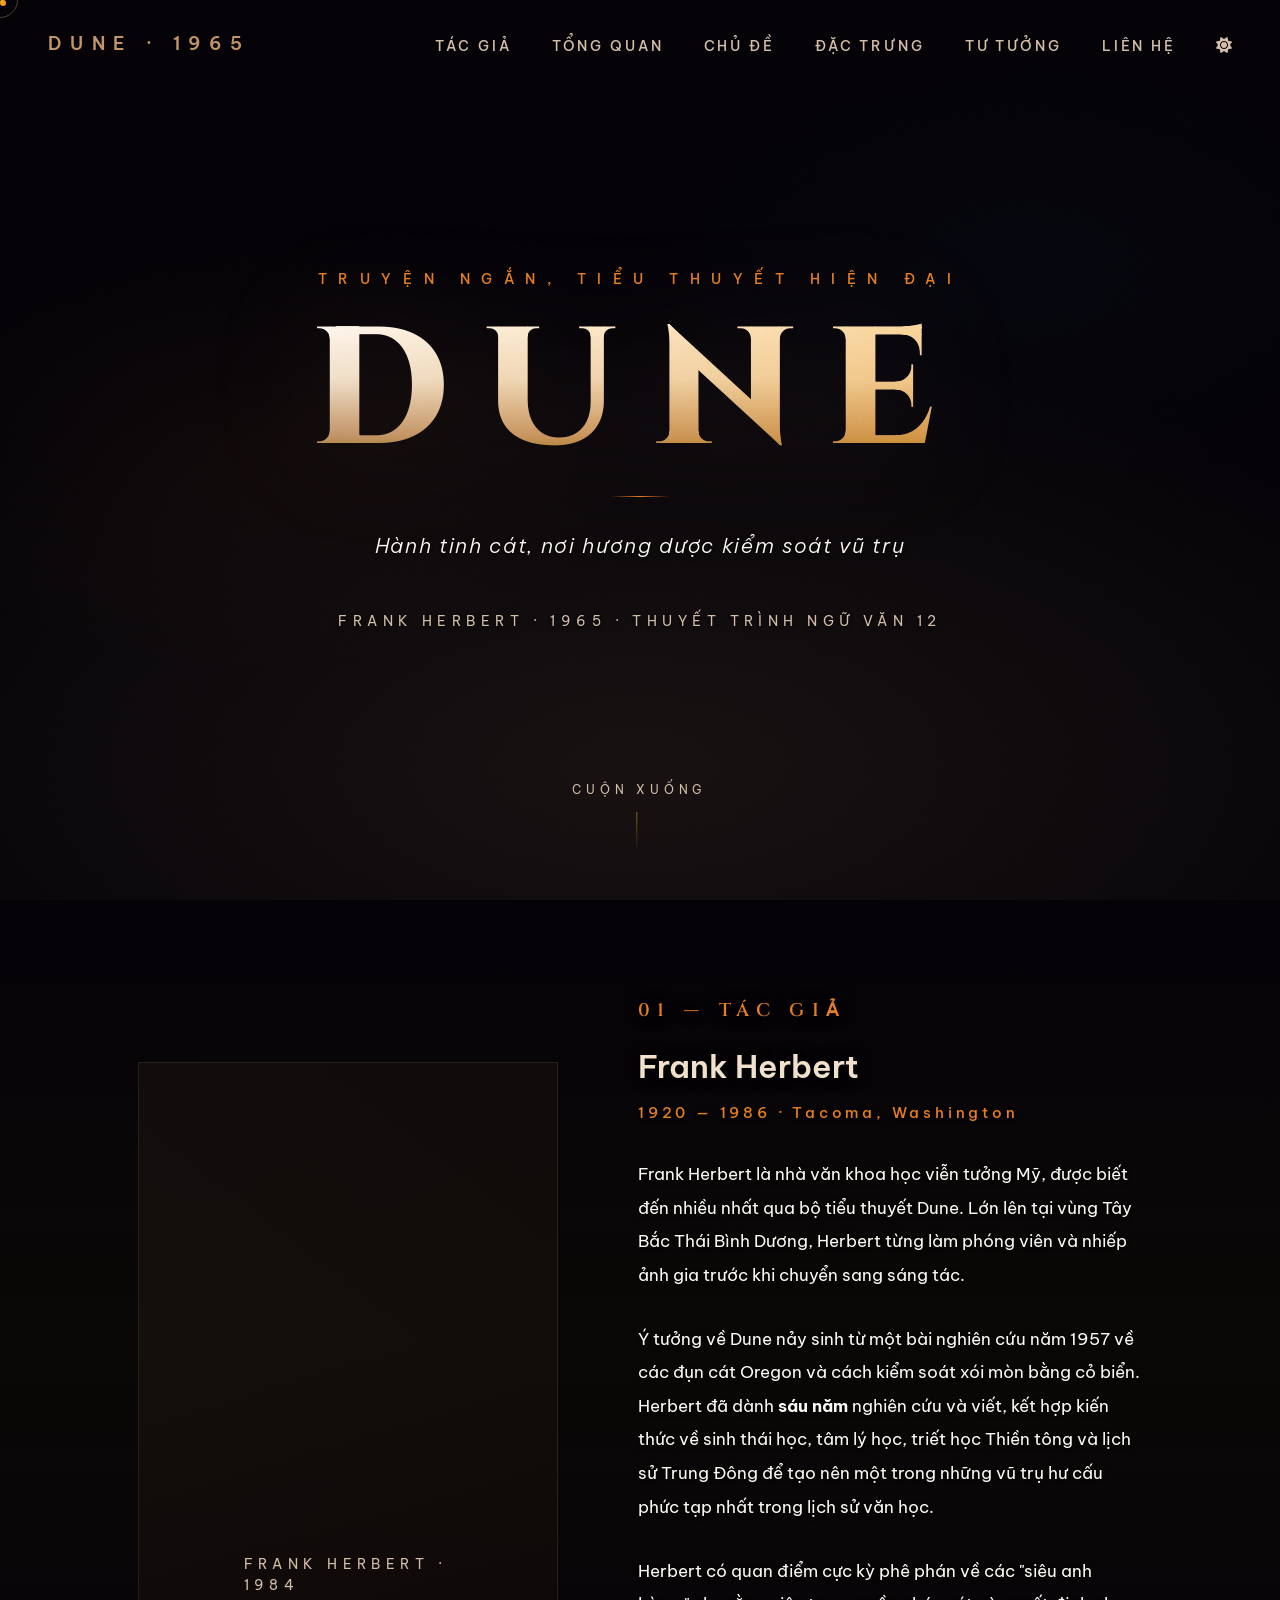
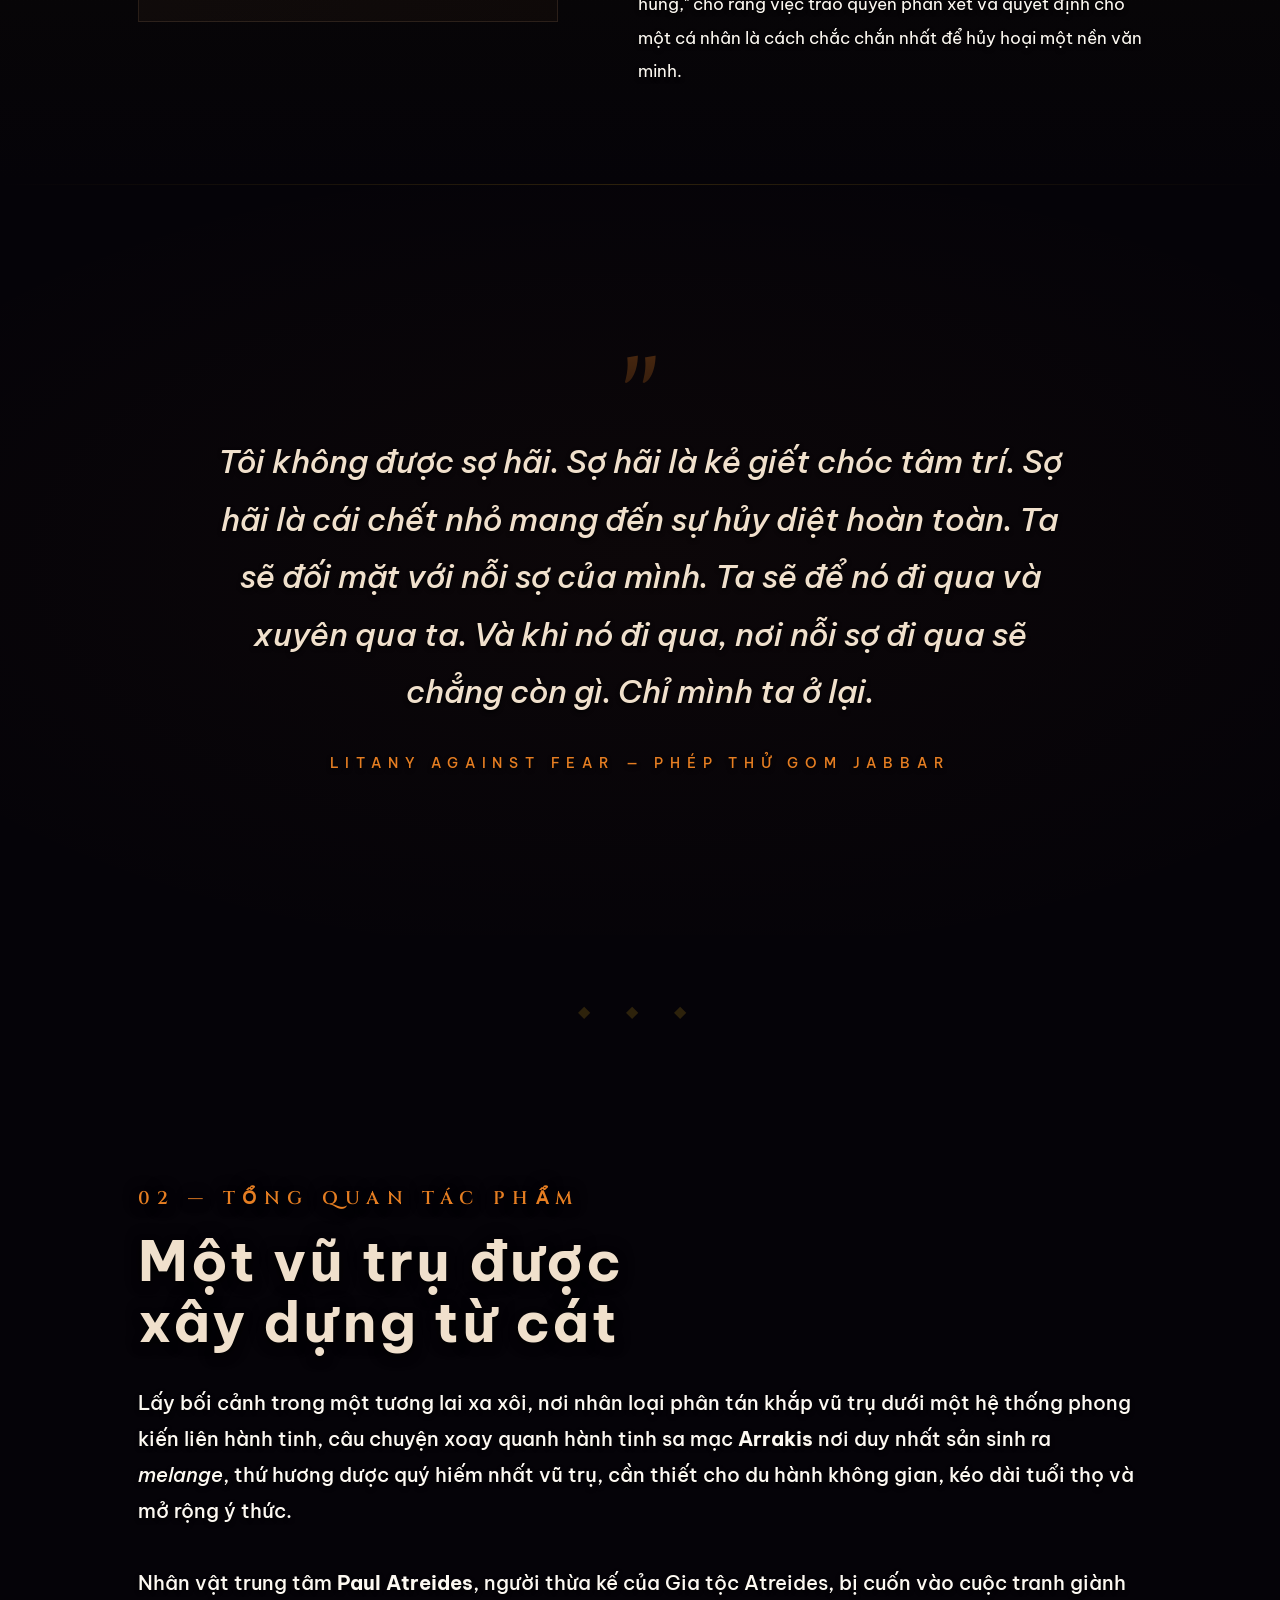
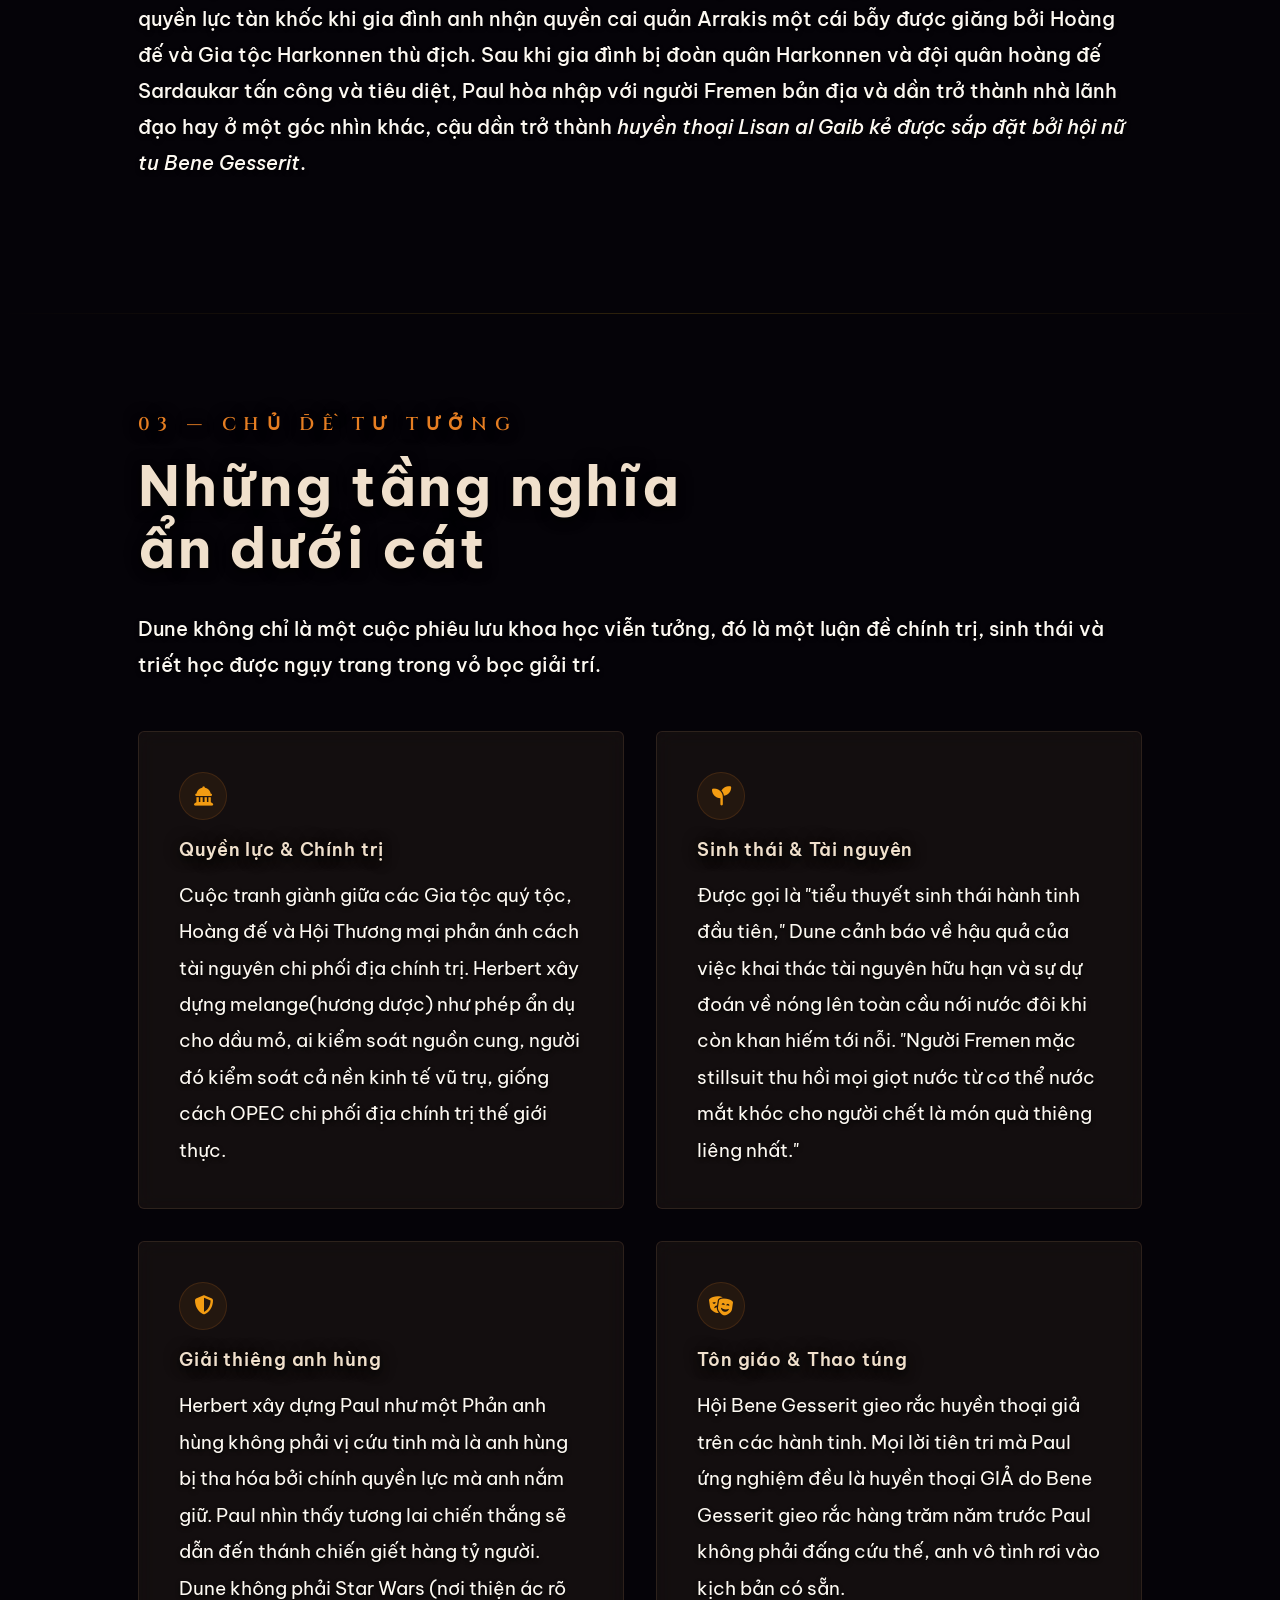
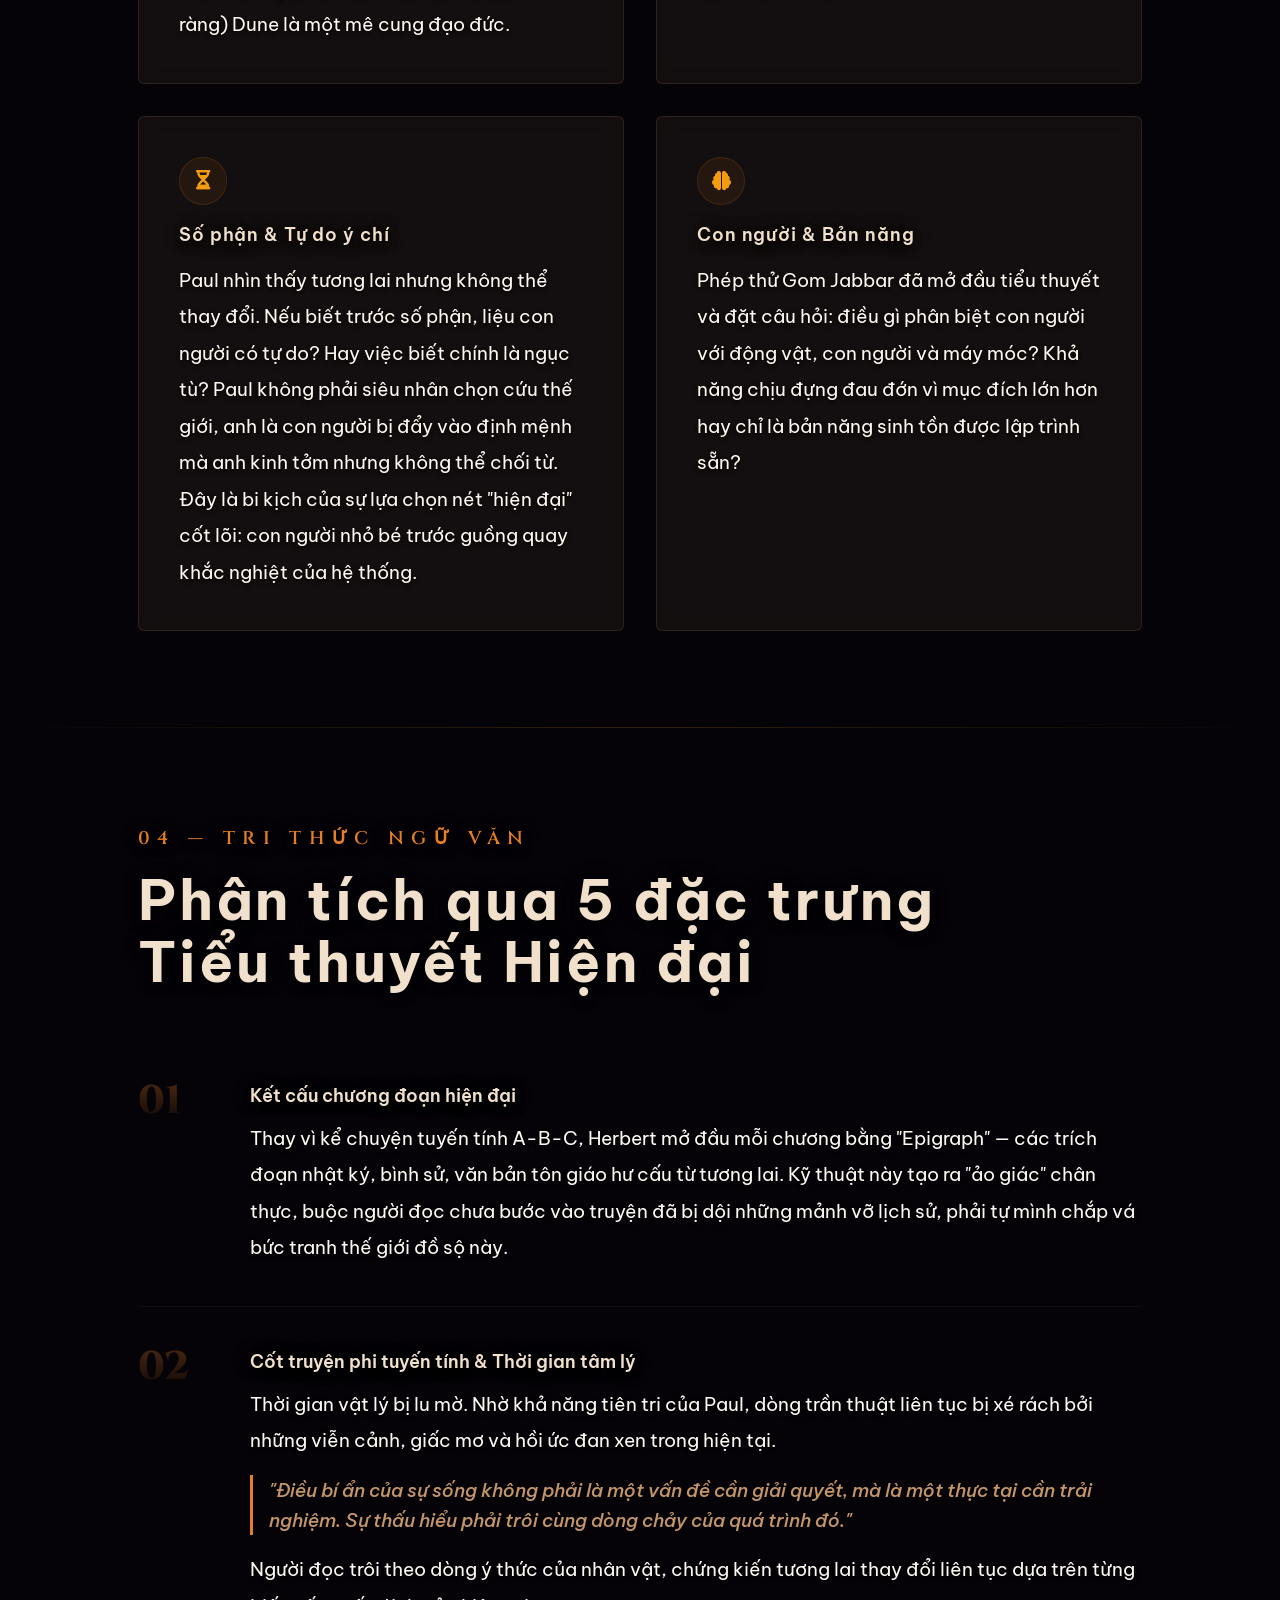
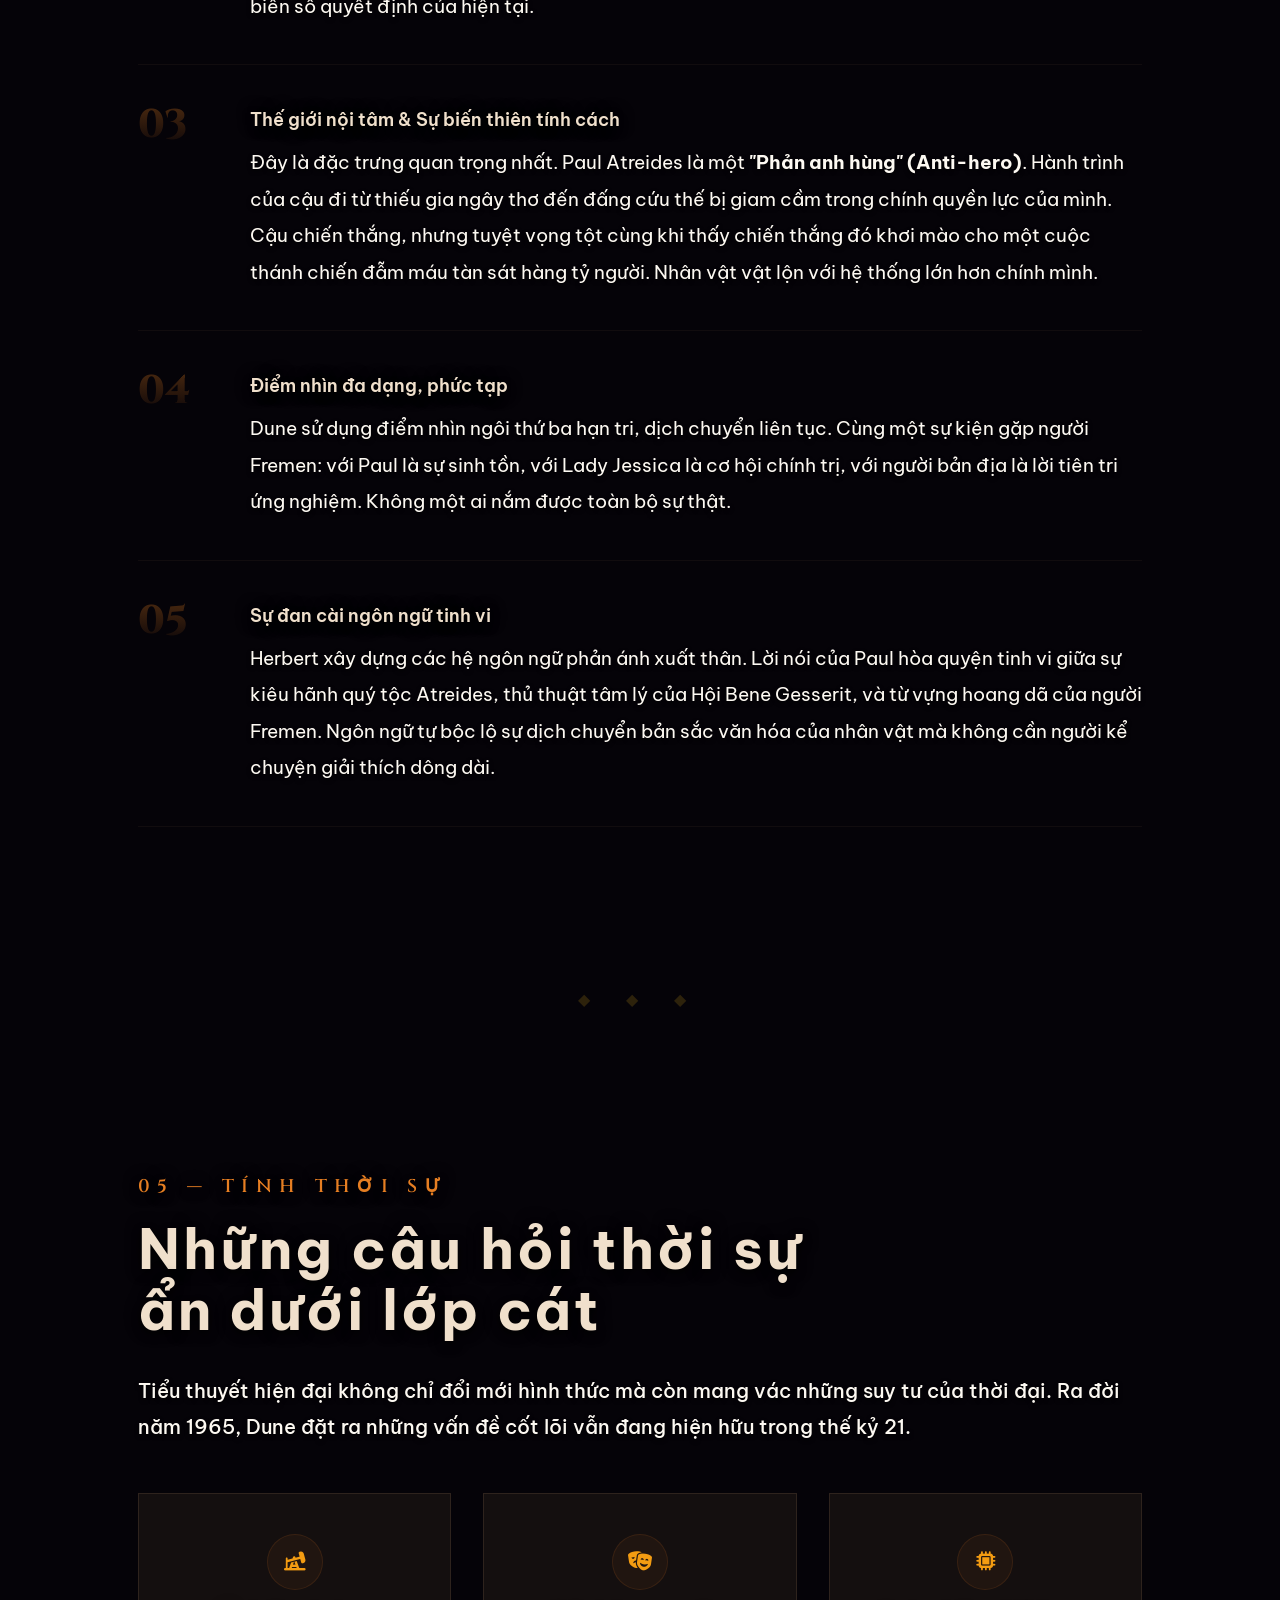
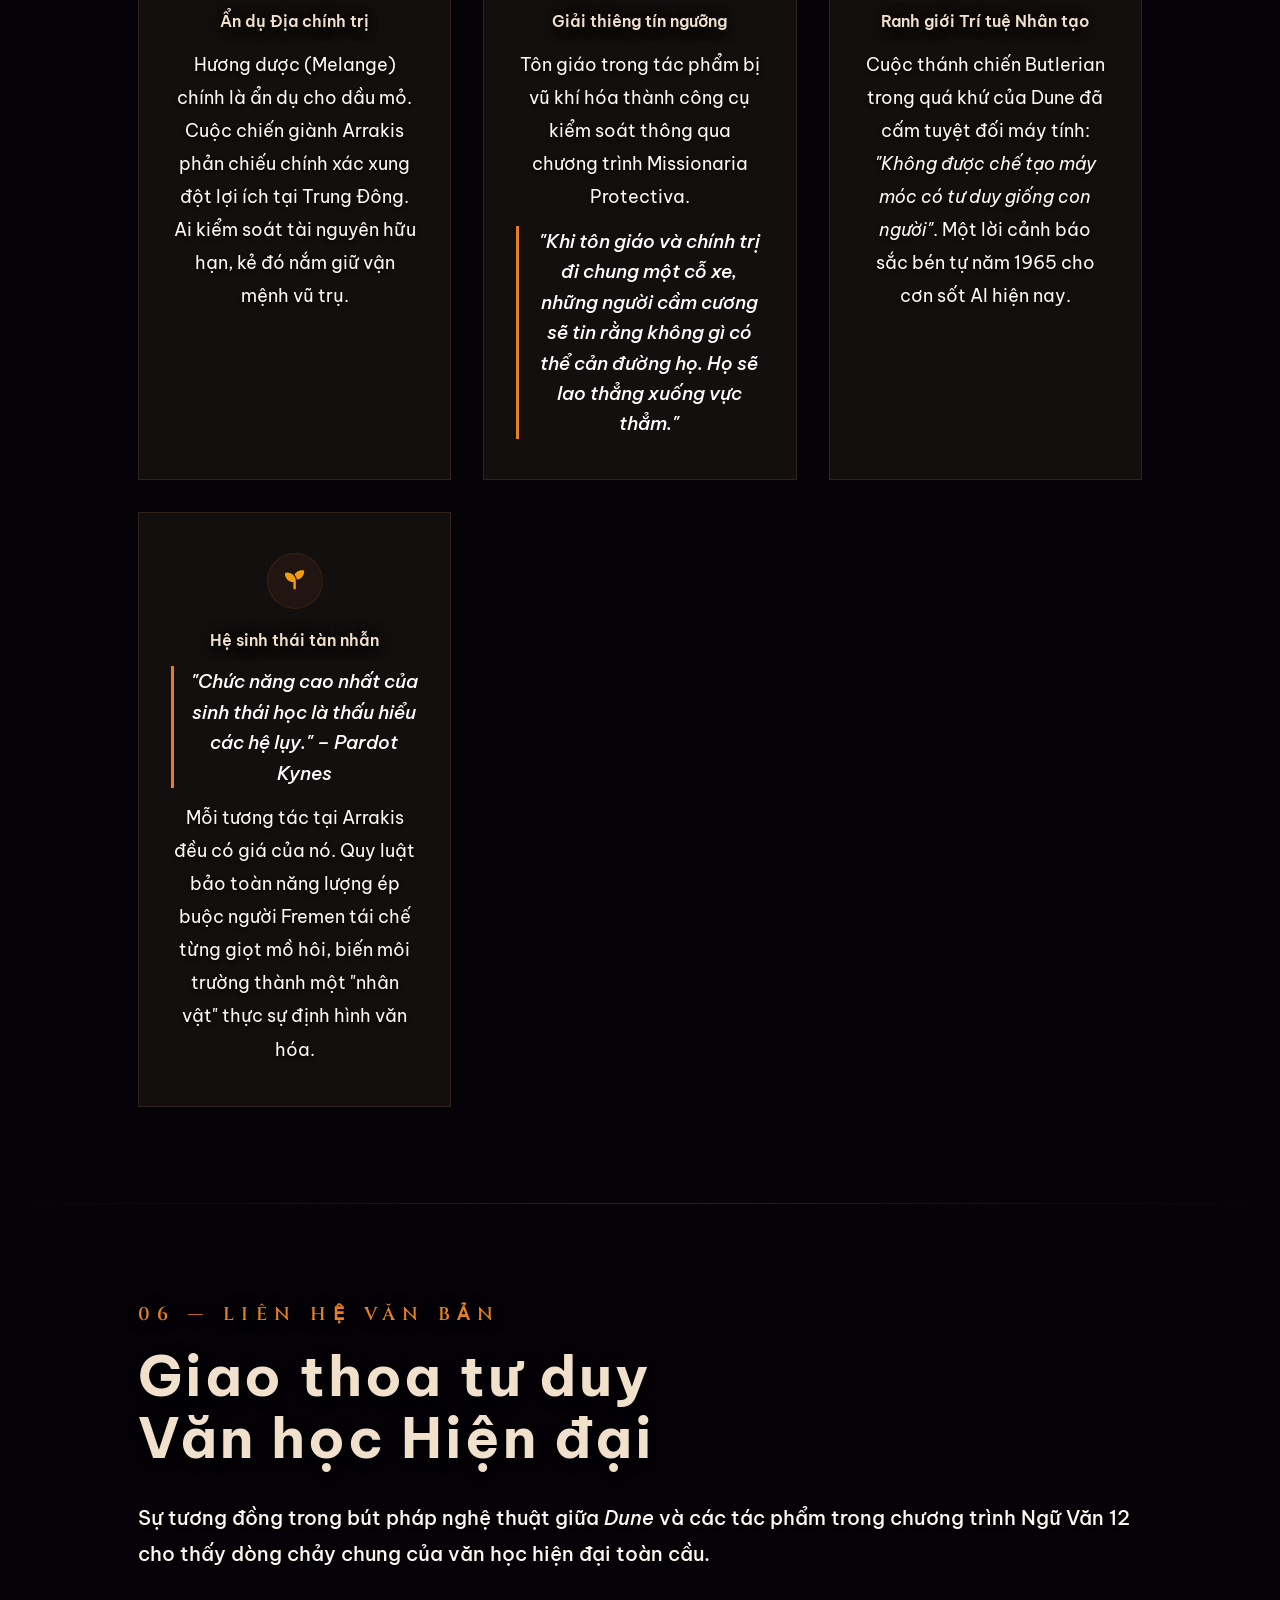
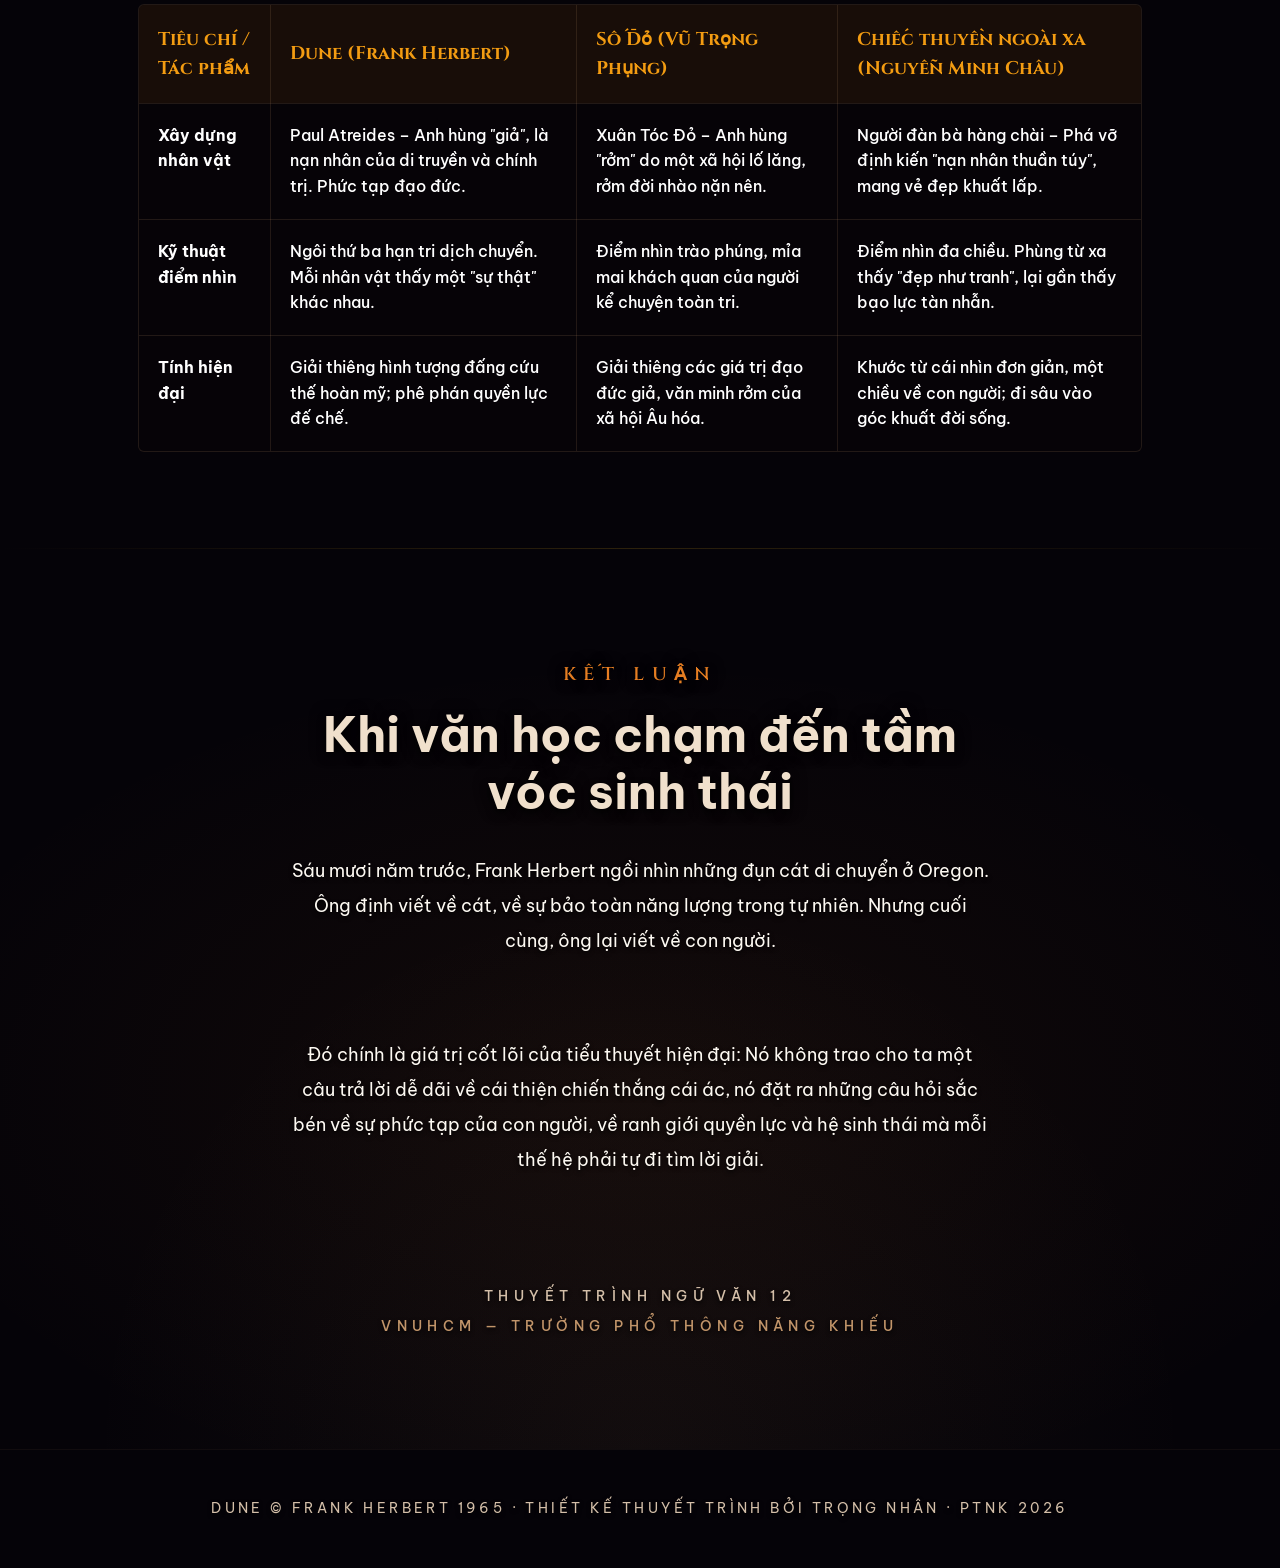
==== commit 6aec73fd: "Restore Core Themes Section and Academic Quotes" ====
--- a/index.html
+++ b/index.html
@@ -38,6 +38,7 @@
     <ul class="nav-links">
       <li><a href="#author" data-section="author">Tác giả</a></li>
       <li><a href="#overview" data-section="overview">Tổng quan</a></li>
+      <li><a href="#core-themes" data-section="core-themes">Chủ đề</a></li>
       <li><a href="#narrative" data-section="narrative">Đặc trưng</a></li>
       <li><a href="#themes" data-section="themes">Tư tưởng</a></li>
       <li><a href="#comparison" data-section="comparison">Liên hệ</a></li>
@@ -52,6 +53,7 @@
   <div class="mobile-menu" id="mobileMenu">
     <a href="#author">Tác giả</a>
     <a href="#overview">Tổng quan</a>
+    <a href="#core-themes">Chủ đề</a>
     <a href="#narrative">Đặc trưng</a>
     <a href="#themes">Tư tưởng</a>
     <a href="#comparison">Liên hệ</a>
@@ -119,7 +121,9 @@
   <section class="quote-section reveal">
     <div class="container">
       <div class="quote-mark">"</div>
-      <p class="quote-text">Tôi không được sợ hãi. Sợ hãi là kẻ giết chóc tâm trí. Sợ hãi là cái chết nhỏ mang đến sự hủy diệt hoàn toàn. Ta sẽ đối mặt với nỗi sợ của mình. Ta sẽ để nó đi qua và xuyên qua ta. Và khi nó đi qua, nơi nỗi sợ đi qua sẽ chẳng còn gì. Chỉ mình ta ở lại.</p>
+      <p class="quote-text">Tôi không được sợ hãi. Sợ hãi là kẻ giết chóc tâm trí. Sợ hãi là cái chết nhỏ mang đến sự
+        hủy diệt hoàn toàn. Ta sẽ đối mặt với nỗi sợ của mình. Ta sẽ để nó đi qua và xuyên qua ta. Và khi nó đi qua, nơi
+        nỗi sợ đi qua sẽ chẳng còn gì. Chỉ mình ta ở lại.</p>
       <p class="quote-author">Litany Against Fear — Phép thử Gom Jabbar</p>
     </div>
   </section>
@@ -158,21 +162,75 @@
     </div>
   </section>
 
-  <!-- QUOTE 2
-  <section class="quote-section reveal">
-    <div class="container">
-      <div class="quote-mark">"</div>
-      <p class="quote-text">Anh hùng thì đau đớn, siêu anh hùng thì là thảm họa. Sai lầm của siêu anh hùng kéo quá nhiều
-        người vào tai ương.</p>
-      <p class="quote-author">Frank Herbert, 1980</p>
-    </div>
-  </section> -->
+
 
   <div class="section-divider"></div>
+
+  <!-- 03 — THEMES (CORE) -->
+  <section id="core-themes">
+    <div class="container">
+      <div class="reveal">
+        <span class="section-number">03 — Chủ đề tư tưởng</span>
+        <h2 class="section-title">Những tầng nghĩa<br>ẩn dưới cát</h2>
+        <p class="section-body" style="margin-bottom: 2rem;">
+          Dune không chỉ là một cuộc phiêu lưu khoa học viễn tưởng, đó là một luận đề chính trị, sinh thái và triết học
+          được ngụy trang trong vỏ bọc giải trí.
+        </p>
+      </div>
+      <div class="themes-grid">
+        <div class="theme-card reveal">
+          <span class="theme-icon"><i class="fa-solid fa-landmark-dome"></i></span>
+          <h4>Quyền lực &amp; Chính trị</h4>
+          <p>Cuộc tranh giành giữa các Gia tộc quý tộc, Hoàng đế và Hội Thương mại phản ánh cách tài nguyên chi phối địa
+            chính trị. Herbert xây dựng melange(hương dược) như phép ẩn dụ cho dầu mỏ, ai kiểm soát nguồn cung, người đó
+            kiểm soát cả nền kinh tế vũ trụ, giống cách OPEC chi phối địa chính trị thế giới thực.</p>
+        </div>
+        <div class="theme-card reveal" style="transition-delay: 0.1s">
+          <span class="theme-icon"><i class="fa-solid fa-seedling"></i></span>
+          <h4>Sinh thái &amp; Tài nguyên</h4>
+          <p>Được gọi là "tiểu thuyết sinh thái hành tinh đầu tiên," Dune cảnh báo về hậu quả của việc khai thác tài
+            nguyên hữu hạn và sự dự đoán về nóng lên toàn cầu nới nước đôi khi còn khan hiếm tới nỗi. "Người Fremen mặc
+            stillsuit thu hồi mọi giọt nước từ cơ thể nước mắt khóc cho người chết là món quà thiêng liêng nhất."</p>
+        </div>
+        <div class="theme-card reveal" style="transition-delay: 0.2s">
+          <span class="theme-icon"><i class="fa-solid fa-shield-halved"></i></span>
+          <h4>Giải thiêng anh hùng</h4>
+          <p>Herbert xây dựng Paul như một Phản anh hùng không phải vị cứu tinh mà là anh hùng bị tha hóa bởi chính
+            quyền lực mà anh nắm giữ. Paul nhìn thấy tương lai chiến thắng sẽ dẫn đến thánh chiến giết hàng tỷ người.
+            Dune không phải Star Wars (nơi thiện ác rõ ràng) Dune là một mê cung đạo đức.</p>
+        </div>
+        <div class="theme-card reveal" style="transition-delay: 0.3s">
+          <span class="theme-icon"><i class="fa-solid fa-masks-theater"></i></span>
+          <h4>Tôn giáo &amp; Thao túng</h4>
+          <p>Hội Bene Gesserit gieo rắc huyền thoại giả trên các hành tinh. Mọi lời tiên tri mà Paul ứng nghiệm đều là
+            huyền thoại GIẢ do Bene Gesserit gieo rắc hàng trăm năm trước Paul không phải đấng cứu thế, anh vô tình rơi
+            vào kịch bản có sẵn.</p>
+        </div>
+        <div class="theme-card reveal" style="transition-delay: 0.4s">
+          <span class="theme-icon"><i class="fa-solid fa-hourglass-half"></i></span>
+          <h4>Số phận &amp; Tự do ý chí</h4>
+          <p>Paul nhìn thấy tương lai nhưng không thể thay đổi. Nếu biết trước số phận, liệu con người có tự do? Hay
+            việc biết chính là ngục tù? Paul không phải siêu nhân chọn cứu thế giới, anh là con người bị đẩy vào định
+            mệnh mà anh kinh tởm nhưng không thể chối từ. Đây là bi kịch của sự lựa chọn nét "hiện đại" cốt lõi: con
+            người nhỏ bé trước guồng quay khắc nghiệt của hệ thống.</p>
+        </div>
+        <div class="theme-card reveal" style="transition-delay: 0.5s">
+          <span class="theme-icon"><i class="fa-solid fa-brain"></i></span>
+          <h4>Con người &amp; Bản năng</h4>
+          <p>Phép thử Gom Jabbar đã mở đầu tiểu thuyết và đặt câu hỏi: điều gì phân biệt con người với động vật, con
+            người và máy móc? Khả năng chịu đựng đau đớn vì mục đích lớn hơn hay chỉ là bản năng sinh tồn được lập trình
+            sẵn?</p>
+        </div>
+      </div>
+    </div>
+  </section>
+
+  <div class="section-divider"></div>
+  <!-- 04 — NARRATIVE TECHNIQUES -->
   <section id="narrative">
     <div class="container">
       <div class="reveal">
-        <span class="section-number">03 — Tri thức Ngữ văn</span>
+        <span class="section-number">04 — Tri thức Ngữ văn</span>
         <h2 class="section-title">Phân tích qua 5 đặc trưng<br>Tiểu thuyết Hiện đại</h2>
       </div>
       <div class="technique-list">
@@ -190,13 +248,17 @@
           <div class="technique-num">02</div>
           <div>
             <h4>Cốt truyện phi tuyến tính &amp; Thời gian tâm lý</h4>
-            <p>Thời gian vật lý bị lu mờ. Nhờ khả năng tiên tri của Paul, dòng trần thuật liên tục bị xé rách bởi những viễn cảnh, giấc mơ và hồi ức đan xen trong hiện tại.</p>
-            
-            <blockquote style="font-style: italic; color: var(--sand); border-left: 3px solid var(--spice); padding-left: 1rem; margin: 1rem 0;">
-              "Điều bí ẩn của sự sống không phải là một vấn đề cần giải quyết, mà là một thực tại cần trải nghiệm. Sự thấu hiểu phải trôi cùng dòng chảy của quá trình đó."
+            <p>Thời gian vật lý bị lu mờ. Nhờ khả năng tiên tri của Paul, dòng trần thuật liên tục bị xé rách bởi những
+              viễn cảnh, giấc mơ và hồi ức đan xen trong hiện tại.</p>
+
+            <blockquote
+              style="font-style: italic; color: var(--sand); border-left: 3px solid var(--spice); padding-left: 1rem; margin: 1rem 0;">
+              "Điều bí ẩn của sự sống không phải là một vấn đề cần giải quyết, mà là một thực tại cần trải nghiệm. Sự
+              thấu hiểu phải trôi cùng dòng chảy của quá trình đó."
             </blockquote>
-            
-            <p>Người đọc trôi theo dòng ý thức của nhân vật, chứng kiến tương lai thay đổi liên tục dựa trên từng biến số quyết định của hiện tại.</p>
+
+            <p>Người đọc trôi theo dòng ý thức của nhân vật, chứng kiến tương lai thay đổi liên tục dựa trên từng biến
+              số quyết định của hiện tại.</p>
           </div>
         </div>
         <div class="technique-item reveal">
@@ -234,11 +296,11 @@
 
   <div class="ornament">◆ ◆ ◆</div>
 
-  <!-- 04 — THEMES -->
+  <!-- 05 — THEMES -->
   <section id="themes">
     <div class="container">
       <div class="reveal">
-        <span class="section-number">04 — Chủ đề tư tưởng</span>
+        <span class="section-number">05 — Tính thời sự</span>
         <h2 class="section-title">Những câu hỏi thời sự<br>ẩn dưới lớp cát</h2>
         <p class="section-body" style="margin-bottom: 2rem;">
           Tiểu thuyết hiện đại không chỉ đổi mới hình thức mà còn mang vác những suy tư của thời đại. Ra đời năm 1965,
@@ -255,9 +317,12 @@
         <div class="relevance-card reveal" style="transition-delay: 0.1s">
           <span class="relevance-icon"><i class="fa-solid fa-masks-theater"></i></span>
           <h4>Giải thiêng tín ngưỡng</h4>
-          <p>Tôn giáo trong tác phẩm bị vũ khí hóa thành công cụ kiểm soát thông qua chương trình Missionaria Protectiva.</p>
-          <blockquote style="font-style: italic; margin-top: 0.8rem; color: #ccc;">
-            "Khi tôn giáo và chính trị đi chung một cỗ xe, những người cầm cương sẽ tin rằng không gì có thể cản đường họ. Họ sẽ lao thẳng xuống vực thẳm."
+          <p>Tôn giáo trong tác phẩm bị vũ khí hóa thành công cụ kiểm soát thông qua chương trình Missionaria
+            Protectiva.</p>
+          <blockquote
+            style="font-style: italic; color: var(--text-primary); border-left: 3px solid var(--spice); padding-left: 1rem; margin-top: 0.8rem;">
+            "Khi tôn giáo và chính trị đi chung một cỗ xe, những người cầm cương sẽ tin rằng không gì có thể cản đường
+            họ. Họ sẽ lao thẳng xuống vực thẳm."
           </blockquote>
         </div>
         <div class="relevance-card reveal" style="transition-delay: 0.2s">
@@ -269,10 +334,12 @@
         <div class="relevance-card reveal" style="transition-delay: 0.3s">
           <span class="relevance-icon"><i class="fa-solid fa-seedling"></i></span>
           <h4>Hệ sinh thái tàn nhẫn</h4>
-          <blockquote style="font-style: italic; margin-bottom: 0.8rem; color: #ccc;">
+          <blockquote
+            style="font-style: italic; color: var(--text-primary); border-left: 3px solid var(--spice); padding-left: 1rem; margin-bottom: 0.8rem;">
             "Chức năng cao nhất của sinh thái học là thấu hiểu các hệ lụy." – Pardot Kynes
           </blockquote>
-          <p>Mỗi tương tác tại Arrakis đều có giá của nó. Quy luật bảo toàn năng lượng ép buộc người Fremen tái chế từng giọt mồ hôi, biến môi trường thành một "nhân vật" thực sự định hình văn hóa.</p>
+          <p>Mỗi tương tác tại Arrakis đều có giá của nó. Quy luật bảo toàn năng lượng ép buộc người Fremen tái chế từng
+            giọt mồ hôi, biến môi trường thành một "nhân vật" thực sự định hình văn hóa.</p>
         </div>
       </div>
     </div>
@@ -280,11 +347,11 @@
 
   <div class="section-divider"></div>
 
-  <!-- 05 — COMPARISON -->
+  <!-- 06 — COMPARISON -->
   <section id="comparison">
     <div class="container">
       <div class="reveal">
-        <span class="section-number">05 — Liên hệ văn bản</span>
+        <span class="section-number">06 — Liên hệ văn bản</span>
         <h2 class="section-title">Giao thoa tư duy<br>Văn học Hiện đại</h2>
         <p class="section-body">Sự tương đồng trong bút pháp nghệ thuật giữa <em>Dune</em> và các tác phẩm trong chương
           trình Ngữ Văn 12 cho thấy dòng chảy chung của văn học hiện đại toàn cầu.</p>
--- a/style.css
+++ b/style.css
@@ -1500,11 +1500,14 @@
 }
 
 /* Light Theme: Card Hover Overrides */
-body.light-theme .relevance-card:hover {
+body.light-theme .relevance-card:hover,
+body.light-theme .theme-card:hover {
   background: rgba(255, 255, 255, 0.9);
   box-shadow: 0 20px 40px rgba(139, 105, 20, 0.15);
 }
-body.light-theme .relevance-card:hover::before {
+body.light-theme .relevance-card:hover::before,
+body.light-theme .theme-card:hover::before,
+body.light-theme .theme-card:hover::after {
   display: none;
 }
 body.light-theme .technique-item:hover {
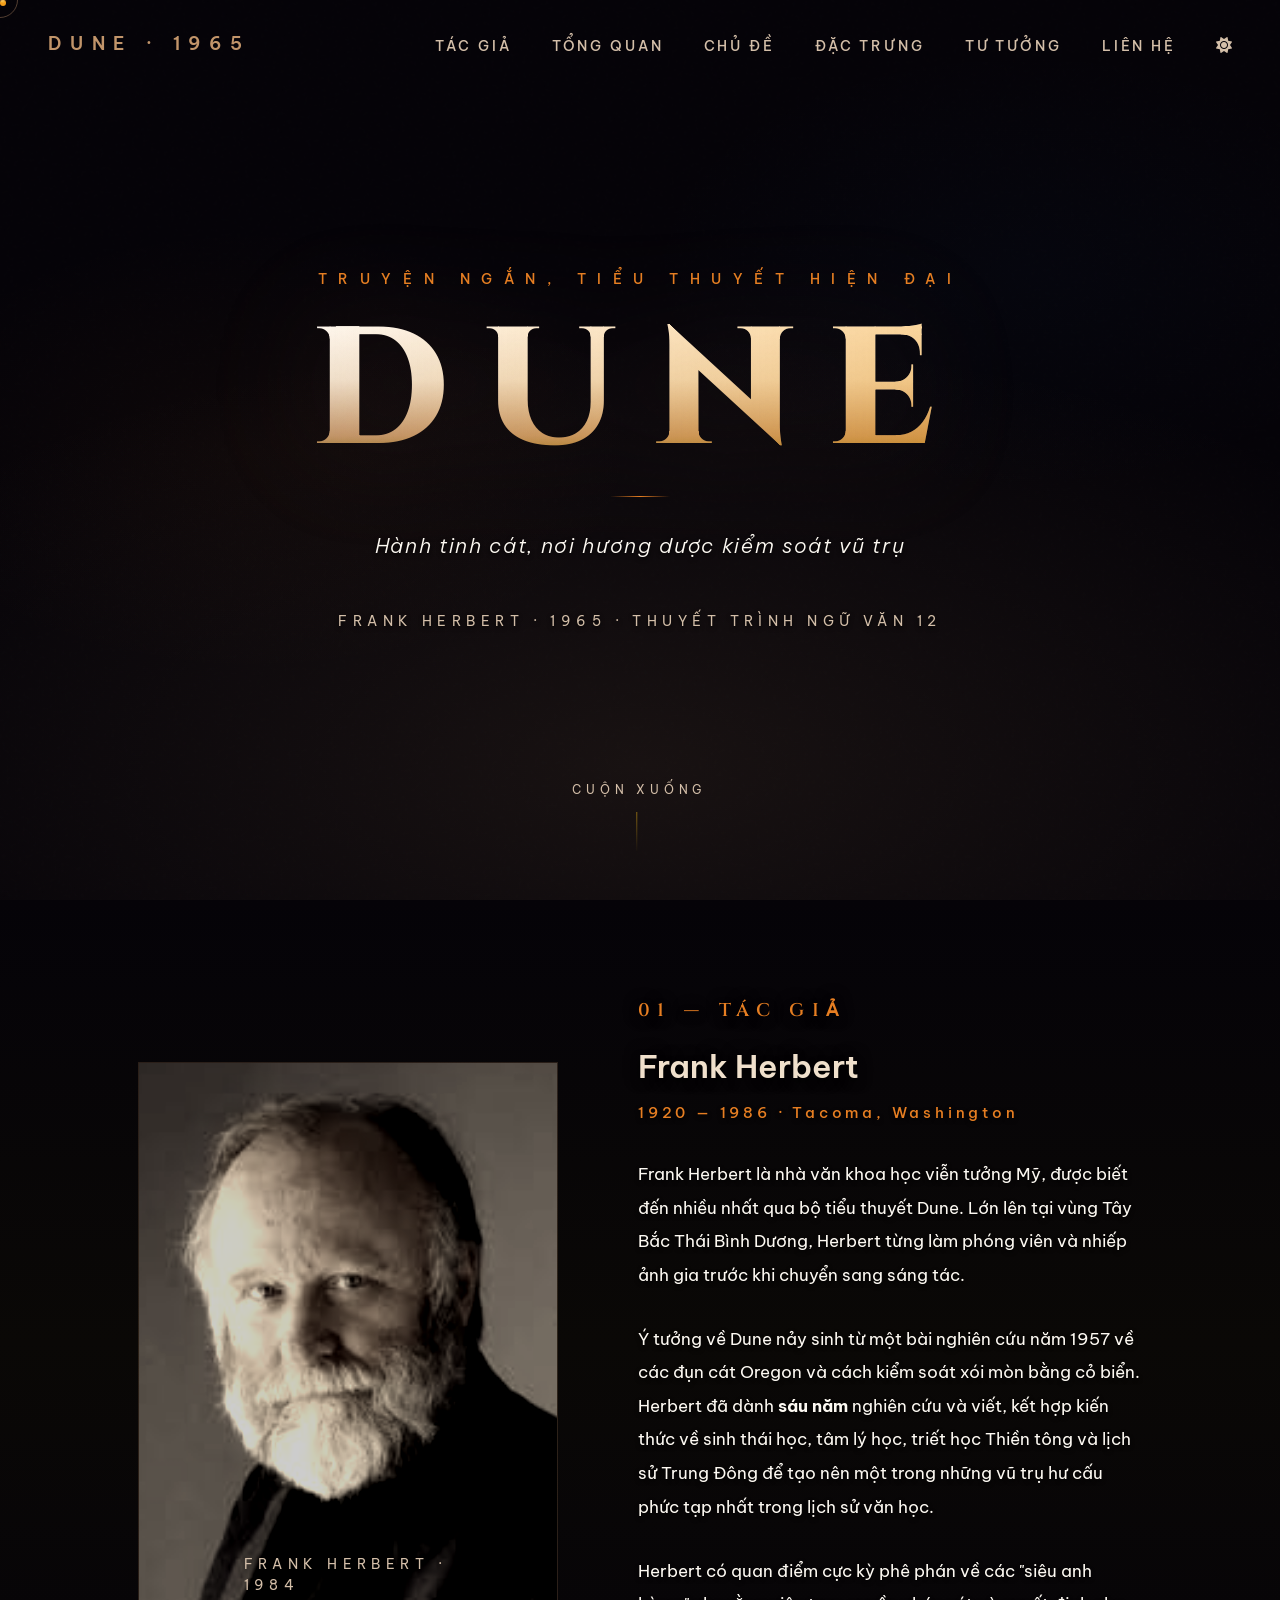
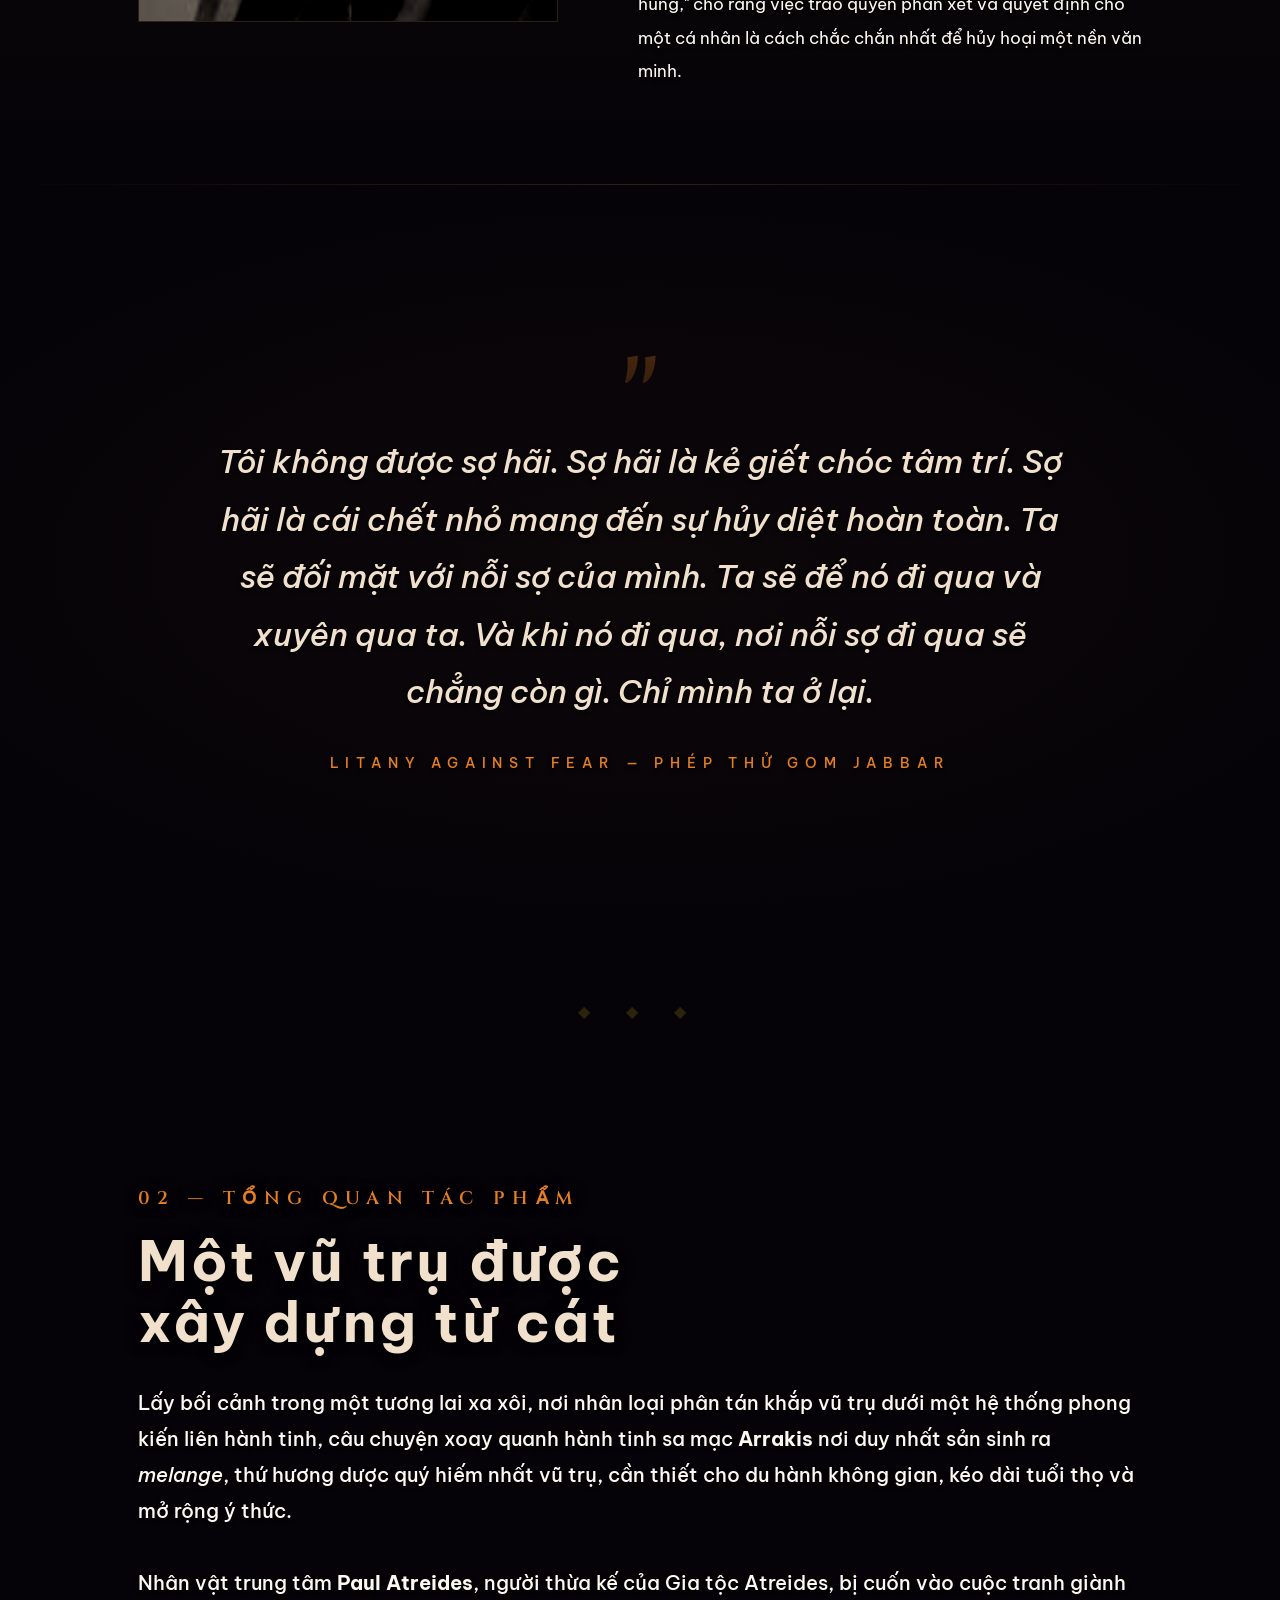
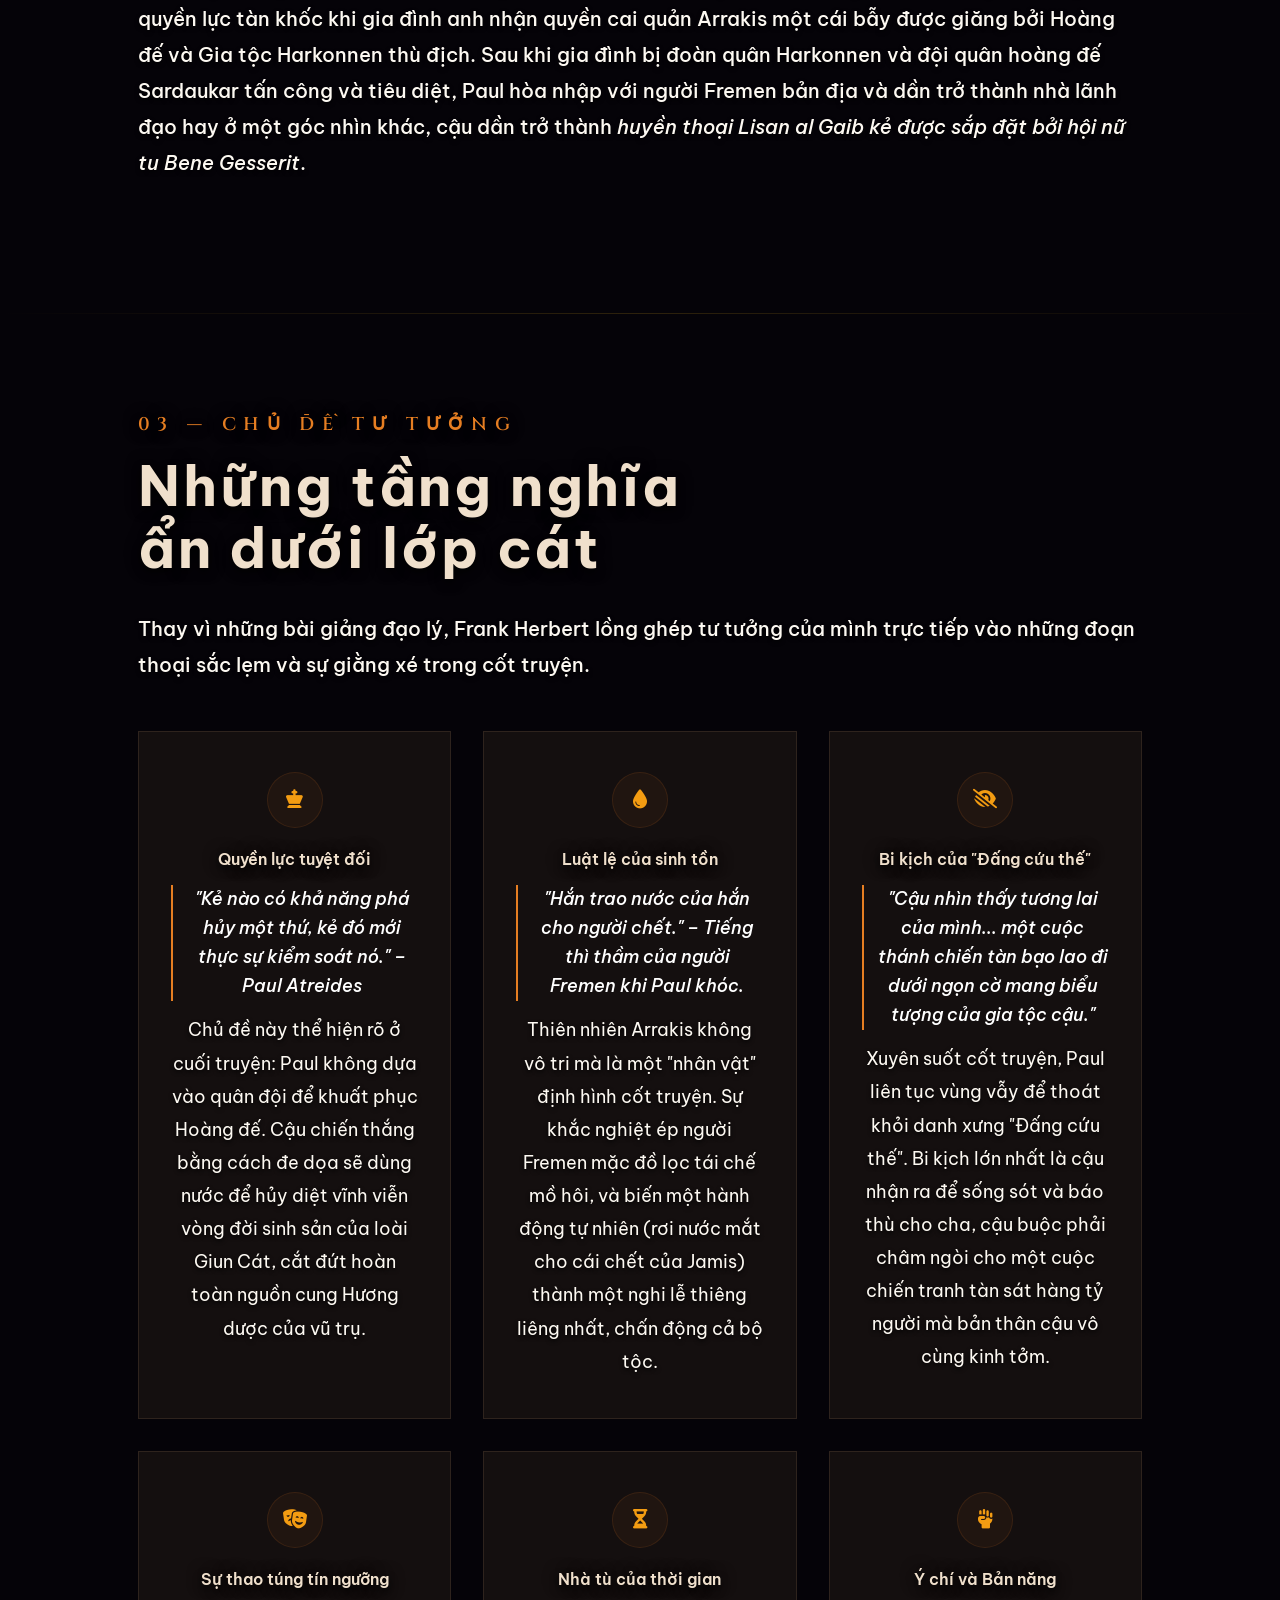
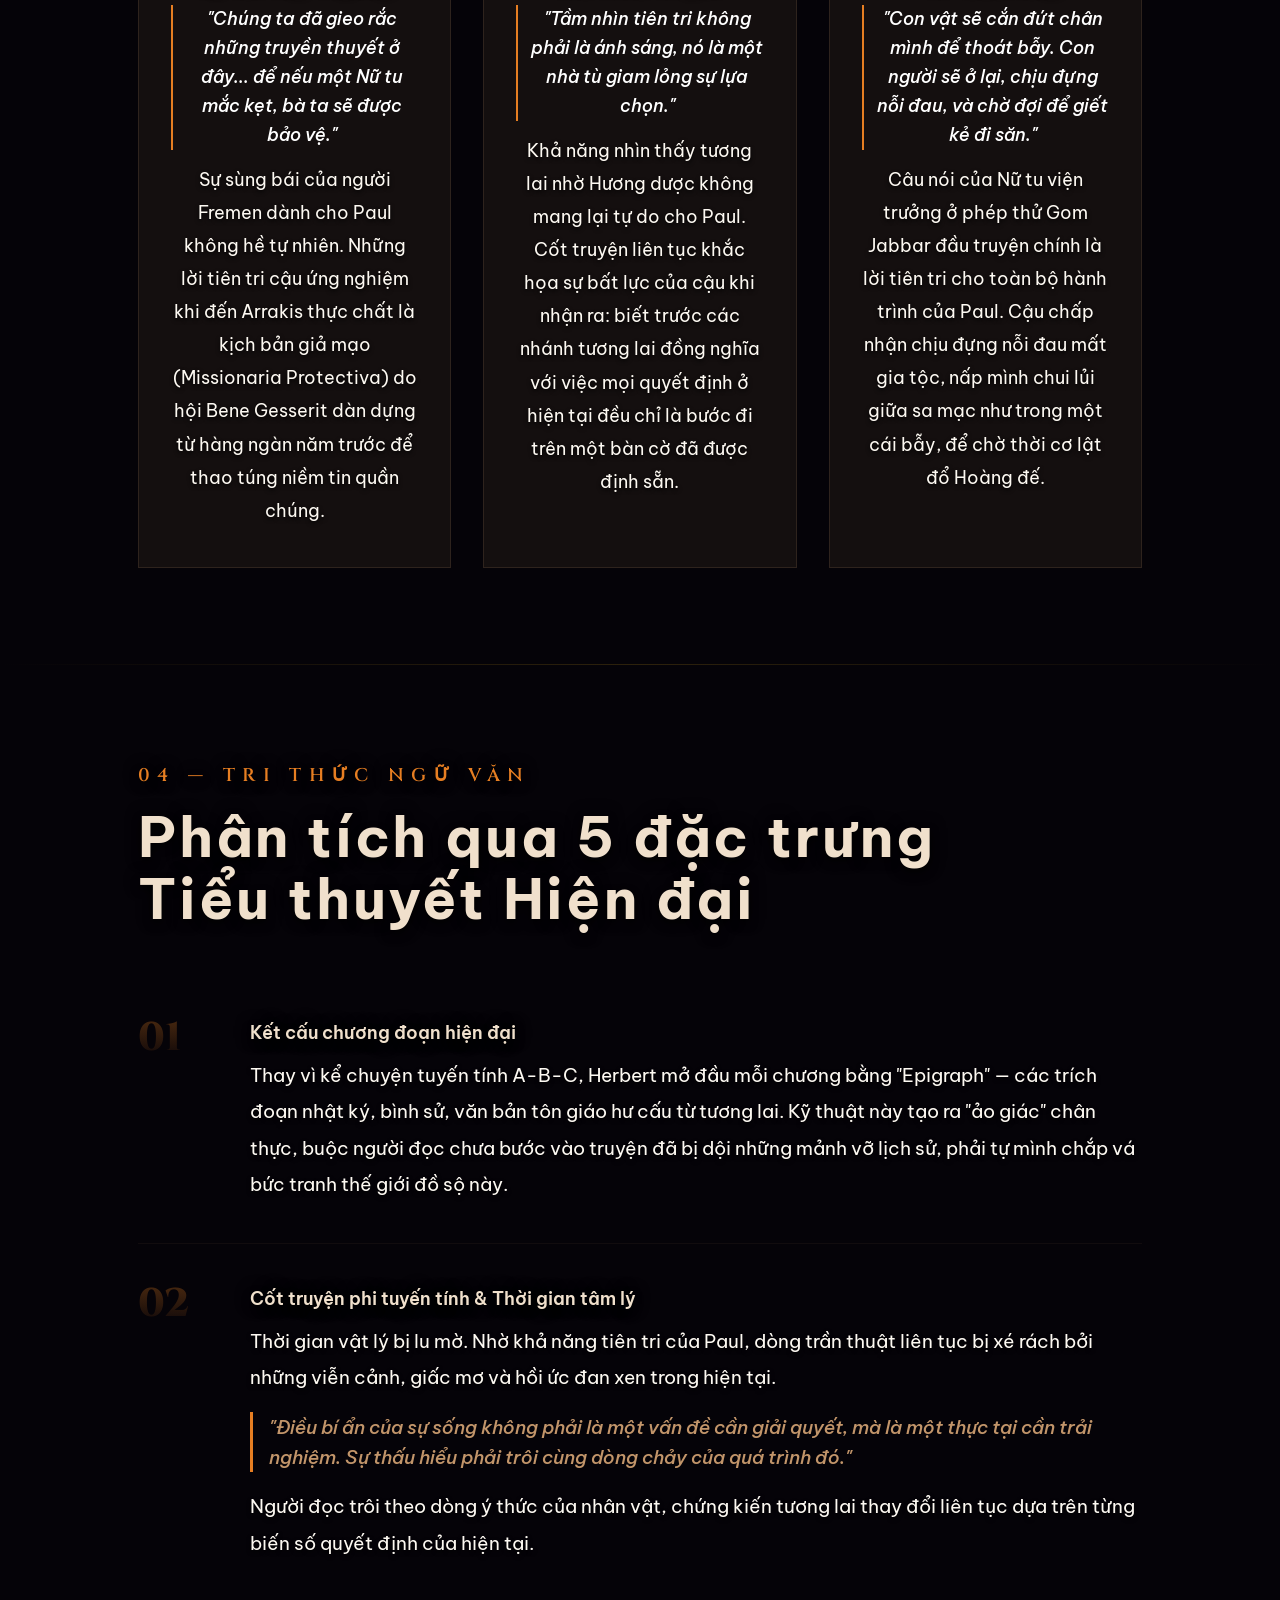
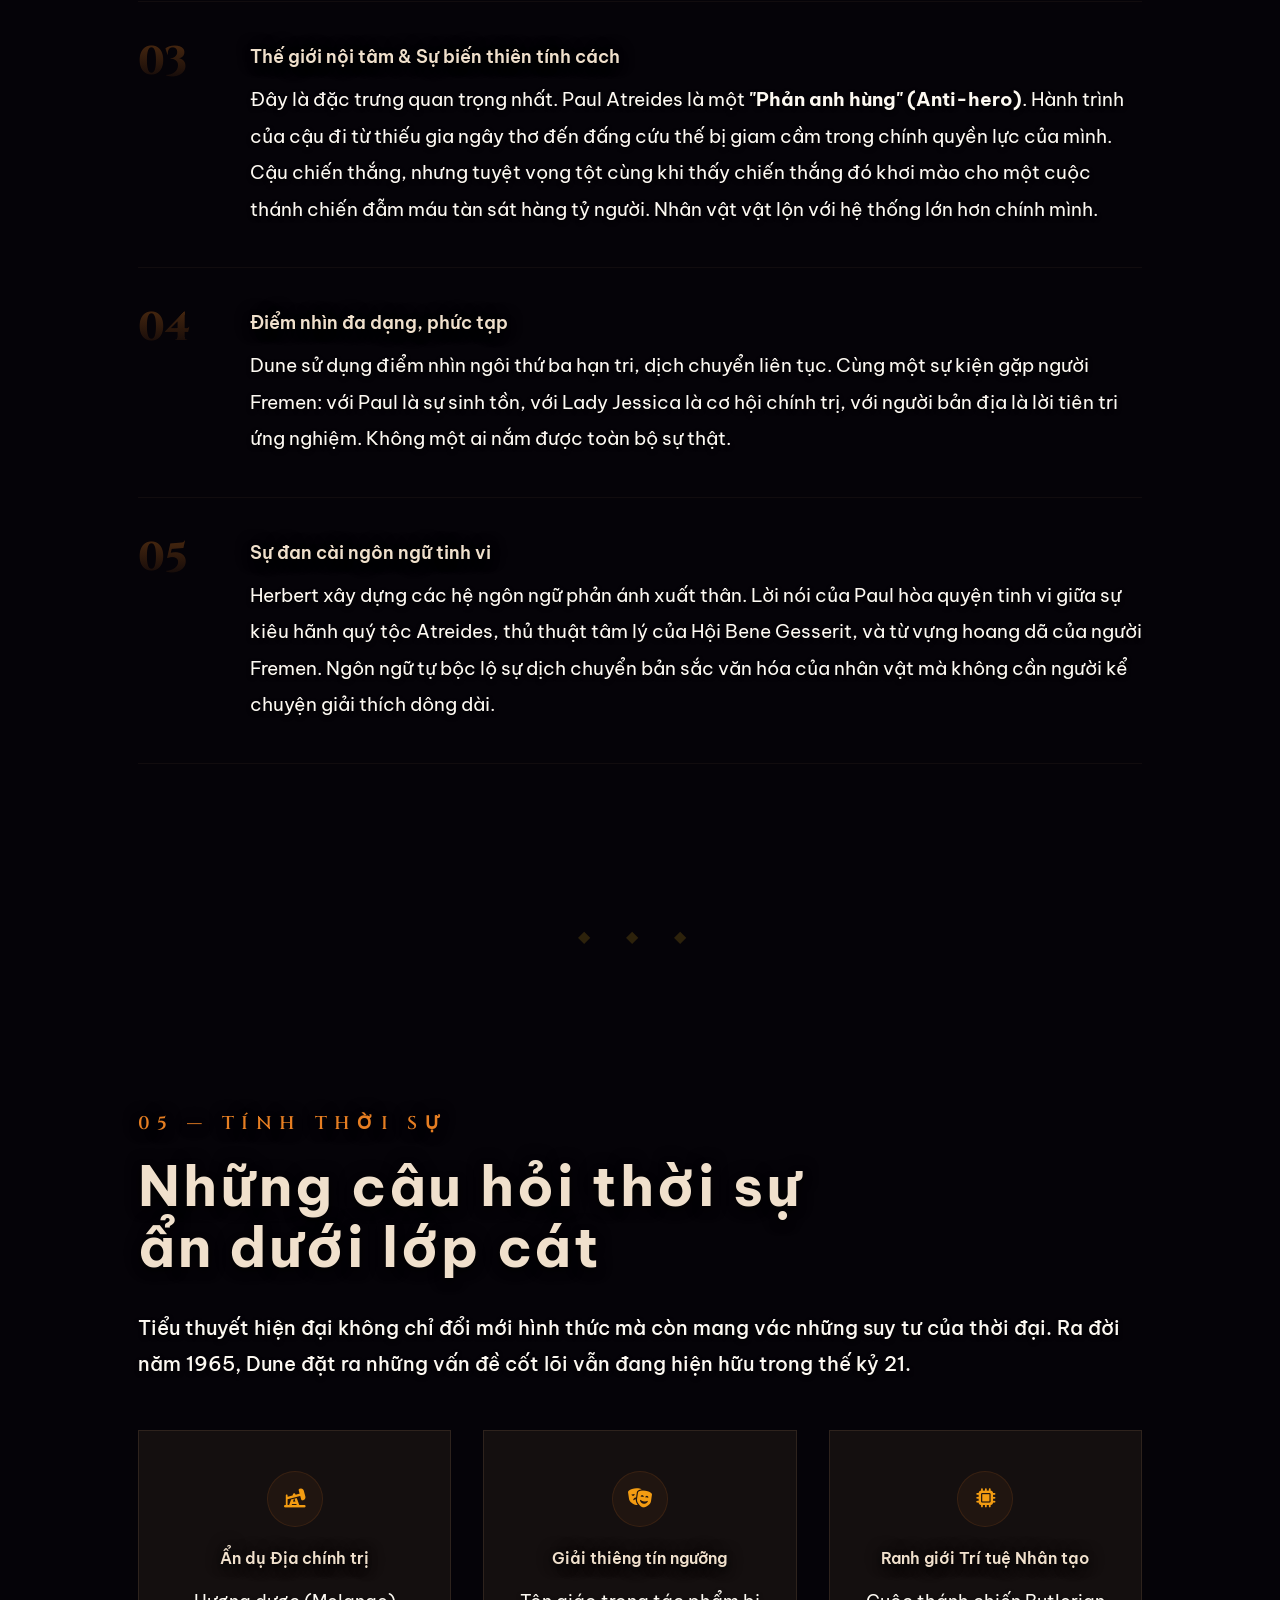
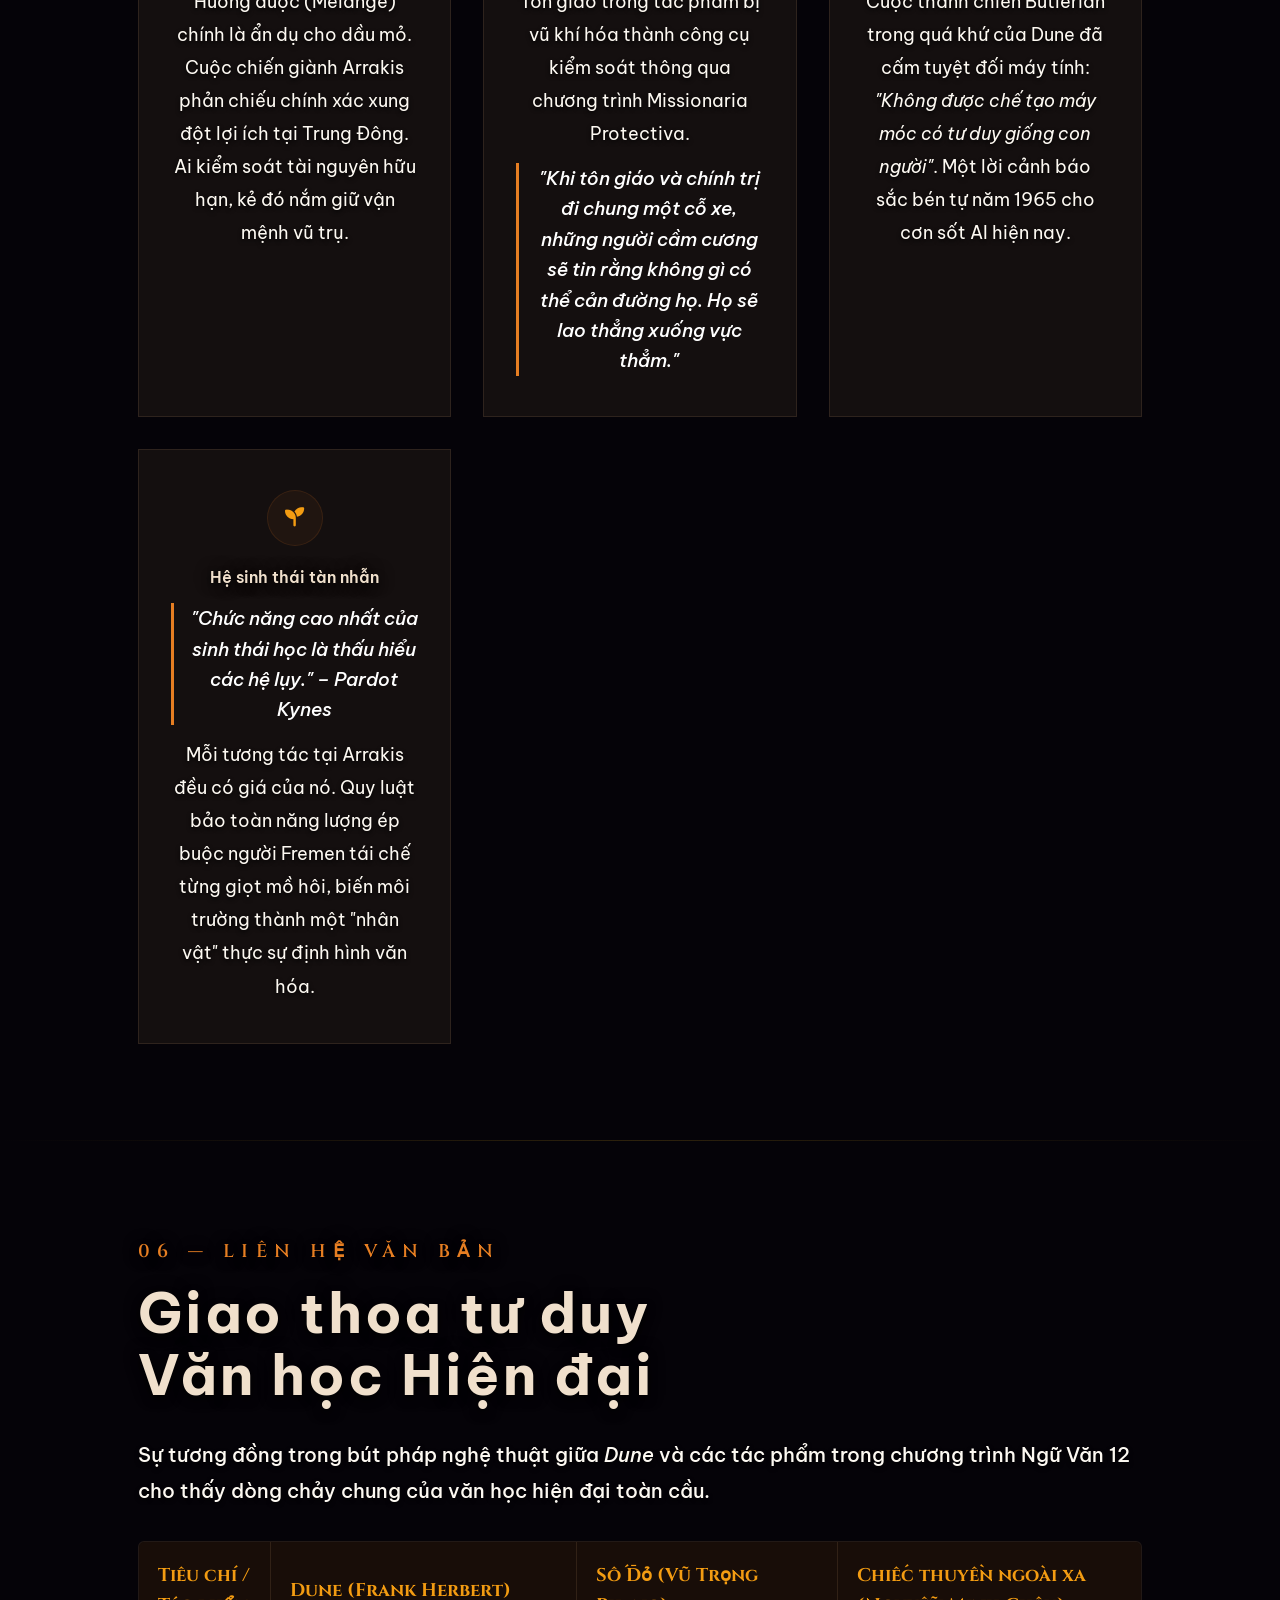
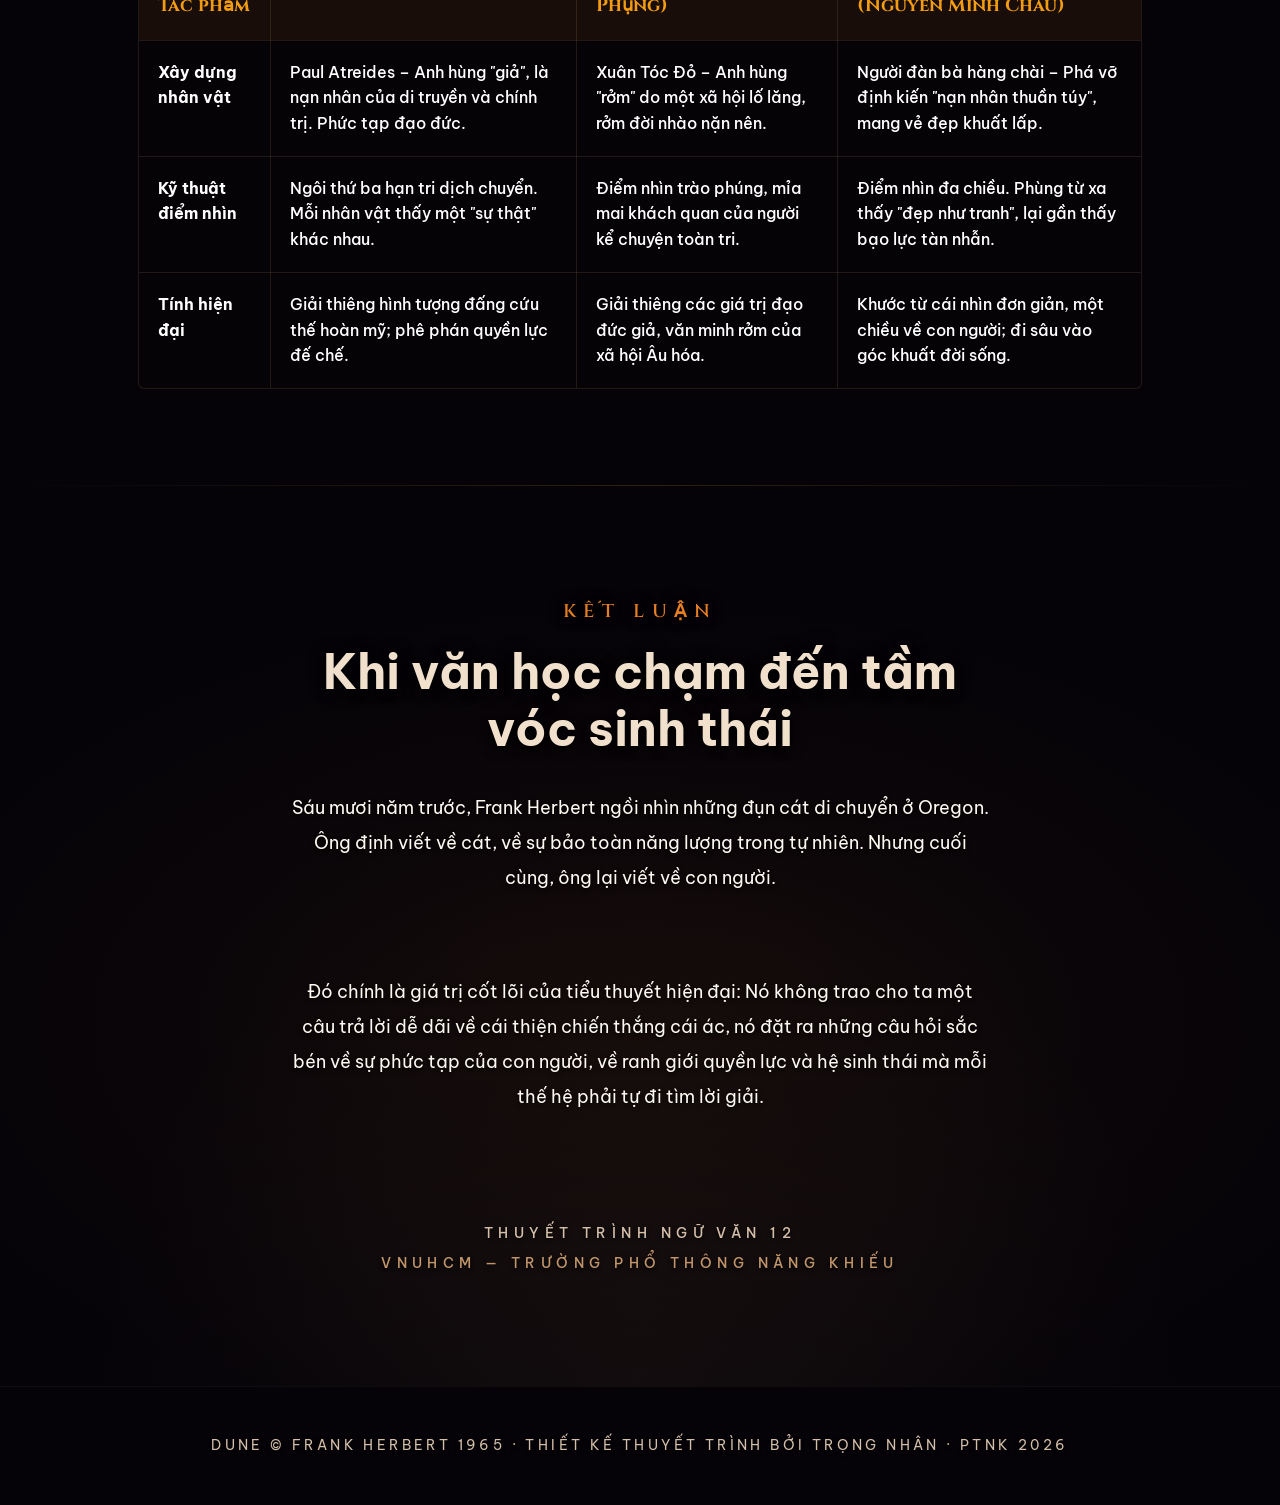
==== commit fe0561ed: "Update Core Themes with detailed quotes" ====
--- a/index.html
+++ b/index.html
@@ -171,55 +171,65 @@
     <div class="container">
       <div class="reveal">
         <span class="section-number">03 — Chủ đề tư tưởng</span>
-        <h2 class="section-title">Những tầng nghĩa<br>ẩn dưới cát</h2>
+        <h2 class="section-title">Những tầng nghĩa<br>ẩn dưới lớp cát</h2>
         <p class="section-body" style="margin-bottom: 2rem;">
-          Dune không chỉ là một cuộc phiêu lưu khoa học viễn tưởng, đó là một luận đề chính trị, sinh thái và triết học
-          được ngụy trang trong vỏ bọc giải trí.
-        </p>
-      </div>
-      <div class="themes-grid">
-        <div class="theme-card reveal">
-          <span class="theme-icon"><i class="fa-solid fa-landmark-dome"></i></span>
-          <h4>Quyền lực &amp; Chính trị</h4>
-          <p>Cuộc tranh giành giữa các Gia tộc quý tộc, Hoàng đế và Hội Thương mại phản ánh cách tài nguyên chi phối địa
-            chính trị. Herbert xây dựng melange(hương dược) như phép ẩn dụ cho dầu mỏ, ai kiểm soát nguồn cung, người đó
-            kiểm soát cả nền kinh tế vũ trụ, giống cách OPEC chi phối địa chính trị thế giới thực.</p>
-        </div>
-        <div class="theme-card reveal" style="transition-delay: 0.1s">
-          <span class="theme-icon"><i class="fa-solid fa-seedling"></i></span>
-          <h4>Sinh thái &amp; Tài nguyên</h4>
-          <p>Được gọi là "tiểu thuyết sinh thái hành tinh đầu tiên," Dune cảnh báo về hậu quả của việc khai thác tài
-            nguyên hữu hạn và sự dự đoán về nóng lên toàn cầu nới nước đôi khi còn khan hiếm tới nỗi. "Người Fremen mặc
-            stillsuit thu hồi mọi giọt nước từ cơ thể nước mắt khóc cho người chết là món quà thiêng liêng nhất."</p>
-        </div>
-        <div class="theme-card reveal" style="transition-delay: 0.2s">
-          <span class="theme-icon"><i class="fa-solid fa-shield-halved"></i></span>
-          <h4>Giải thiêng anh hùng</h4>
-          <p>Herbert xây dựng Paul như một Phản anh hùng không phải vị cứu tinh mà là anh hùng bị tha hóa bởi chính
-            quyền lực mà anh nắm giữ. Paul nhìn thấy tương lai chiến thắng sẽ dẫn đến thánh chiến giết hàng tỷ người.
-            Dune không phải Star Wars (nơi thiện ác rõ ràng) Dune là một mê cung đạo đức.</p>
-        </div>
-        <div class="theme-card reveal" style="transition-delay: 0.3s">
-          <span class="theme-icon"><i class="fa-solid fa-masks-theater"></i></span>
-          <h4>Tôn giáo &amp; Thao túng</h4>
-          <p>Hội Bene Gesserit gieo rắc huyền thoại giả trên các hành tinh. Mọi lời tiên tri mà Paul ứng nghiệm đều là
-            huyền thoại GIẢ do Bene Gesserit gieo rắc hàng trăm năm trước Paul không phải đấng cứu thế, anh vô tình rơi
-            vào kịch bản có sẵn.</p>
-        </div>
-        <div class="theme-card reveal" style="transition-delay: 0.4s">
-          <span class="theme-icon"><i class="fa-solid fa-hourglass-half"></i></span>
-          <h4>Số phận &amp; Tự do ý chí</h4>
-          <p>Paul nhìn thấy tương lai nhưng không thể thay đổi. Nếu biết trước số phận, liệu con người có tự do? Hay
-            việc biết chính là ngục tù? Paul không phải siêu nhân chọn cứu thế giới, anh là con người bị đẩy vào định
-            mệnh mà anh kinh tởm nhưng không thể chối từ. Đây là bi kịch của sự lựa chọn nét "hiện đại" cốt lõi: con
-            người nhỏ bé trước guồng quay khắc nghiệt của hệ thống.</p>
-        </div>
-        <div class="theme-card reveal" style="transition-delay: 0.5s">
-          <span class="theme-icon"><i class="fa-solid fa-brain"></i></span>
-          <h4>Con người &amp; Bản năng</h4>
-          <p>Phép thử Gom Jabbar đã mở đầu tiểu thuyết và đặt câu hỏi: điều gì phân biệt con người với động vật, con
-            người và máy móc? Khả năng chịu đựng đau đớn vì mục đích lớn hơn hay chỉ là bản năng sinh tồn được lập trình
-            sẵn?</p>
+          Thay vì những bài giảng đạo lý, Frank Herbert lồng ghép tư tưởng của mình trực tiếp vào những đoạn thoại sắc lẹm và sự giằng xé trong cốt truyện.
+        </p>
+      </div>
+      
+      <div class="relevance-grid">
+        <div class="relevance-card reveal">
+          <span class="relevance-icon"><i class="fa-solid fa-chess-king"></i></span>
+          <h4>Quyền lực tuyệt đối</h4>
+          <blockquote style="font-style: italic; margin-bottom: 0.8rem; color: var(--text-primary); border-left: 2px solid var(--spice); padding-left: 0.8rem; font-size: 0.95em;">
+            "Kẻ nào có khả năng phá hủy một thứ, kẻ đó mới thực sự kiểm soát nó." – Paul Atreides
+          </blockquote>
+          <p>Chủ đề này thể hiện rõ ở cuối truyện: Paul không dựa vào quân đội để khuất phục Hoàng đế. Cậu chiến thắng bằng cách đe dọa sẽ dùng nước để hủy diệt vĩnh viễn vòng đời sinh sản của loài Giun Cát, cắt đứt hoàn toàn nguồn cung Hương dược của vũ trụ.</p>
+        </div>
+        
+        <div class="relevance-card reveal" style="transition-delay: 0.1s">
+          <span class="relevance-icon"><i class="fa-solid fa-droplet"></i></span>
+          <h4>Luật lệ của sinh tồn</h4>
+          <blockquote style="font-style: italic; margin-bottom: 0.8rem; color: var(--text-primary); border-left: 2px solid var(--spice); padding-left: 0.8rem; font-size: 0.95em;">
+            "Hắn trao nước của hắn cho người chết." – Tiếng thì thầm của người Fremen khi Paul khóc.
+          </blockquote>
+          <p>Thiên nhiên Arrakis không vô tri mà là một "nhân vật" định hình cốt truyện. Sự khắc nghiệt ép người Fremen mặc đồ lọc tái chế mồ hôi, và biến một hành động tự nhiên (rơi nước mắt cho cái chết của Jamis) thành một nghi lễ thiêng liêng nhất, chấn động cả bộ tộc.</p>
+        </div>
+
+        <div class="relevance-card reveal" style="transition-delay: 0.2s">
+          <span class="relevance-icon"><i class="fa-solid fa-eye-low-vision"></i></span>
+          <h4>Bi kịch của "Đấng cứu thế"</h4>
+          <blockquote style="font-style: italic; margin-bottom: 0.8rem; color: var(--text-primary); border-left: 2px solid var(--spice); padding-left: 0.8rem; font-size: 0.95em;">
+            "Cậu nhìn thấy tương lai của mình... một cuộc thánh chiến tàn bạo lao đi dưới ngọn cờ mang biểu tượng của gia tộc cậu."
+          </blockquote>
+          <p>Xuyên suốt cốt truyện, Paul liên tục vùng vẫy để thoát khỏi danh xưng "Đấng cứu thế". Bi kịch lớn nhất là cậu nhận ra để sống sót và báo thù cho cha, cậu buộc phải châm ngòi cho một cuộc chiến tranh tàn sát hàng tỷ người mà bản thân cậu vô cùng kinh tởm.</p>
+        </div>
+
+        <div class="relevance-card reveal" style="transition-delay: 0.3s">
+          <span class="relevance-icon"><i class="fa-solid fa-masks-theater"></i></span>
+          <h4>Sự thao túng tín ngưỡng</h4>
+          <blockquote style="font-style: italic; margin-bottom: 0.8rem; color: var(--text-primary); border-left: 2px solid var(--spice); padding-left: 0.8rem; font-size: 0.95em;">
+            "Chúng ta đã gieo rắc những truyền thuyết ở đây... để nếu một Nữ tu mắc kẹt, bà ta sẽ được bảo vệ."
+          </blockquote>
+          <p>Sự sùng bái của người Fremen dành cho Paul không hề tự nhiên. Những lời tiên tri cậu ứng nghiệm khi đến Arrakis thực chất là kịch bản giả mạo (Missionaria Protectiva) do hội Bene Gesserit dàn dựng từ hàng ngàn năm trước để thao túng niềm tin quần chúng.</p>
+        </div>
+
+        <div class="relevance-card reveal" style="transition-delay: 0.4s">
+          <span class="relevance-icon"><i class="fa-solid fa-hourglass-half"></i></span>
+          <h4>Nhà tù của thời gian</h4>
+          <blockquote style="font-style: italic; margin-bottom: 0.8rem; color: var(--text-primary); border-left: 2px solid var(--spice); padding-left: 0.8rem; font-size: 0.95em;">
+            "Tầm nhìn tiên tri không phải là ánh sáng, nó là một nhà tù giam lỏng sự lựa chọn."
+          </blockquote>
+          <p>Khả năng nhìn thấy tương lai nhờ Hương dược không mang lại tự do cho Paul. Cốt truyện liên tục khắc họa sự bất lực của cậu khi nhận ra: biết trước các nhánh tương lai đồng nghĩa với việc mọi quyết định ở hiện tại đều chỉ là bước đi trên một bàn cờ đã được định sẵn.</p>
+        </div>
+
+        <div class="relevance-card reveal" style="transition-delay: 0.5s">
+          <span class="relevance-icon"><i class="fa-solid fa-hand-fist"></i></span>
+          <h4>Ý chí và Bản năng</h4>
+          <blockquote style="font-style: italic; margin-bottom: 0.8rem; color: var(--text-primary); border-left: 2px solid var(--spice); padding-left: 0.8rem; font-size: 0.95em;">
+            "Con vật sẽ cắn đứt chân mình để thoát bẫy. Con người sẽ ở lại, chịu đựng nỗi đau, và chờ đợi để giết kẻ đi săn."
+          </blockquote>
+          <p>Câu nói của Nữ tu viện trưởng ở phép thử Gom Jabbar đầu truyện chính là lời tiên tri cho toàn bộ hành trình của Paul. Cậu chấp nhận chịu đựng nỗi đau mất gia tộc, nấp mình chui lủi giữa sa mạc như trong một cái bẫy, để chờ thời cơ lật đổ Hoàng đế.</p>
         </div>
       </div>
     </div>
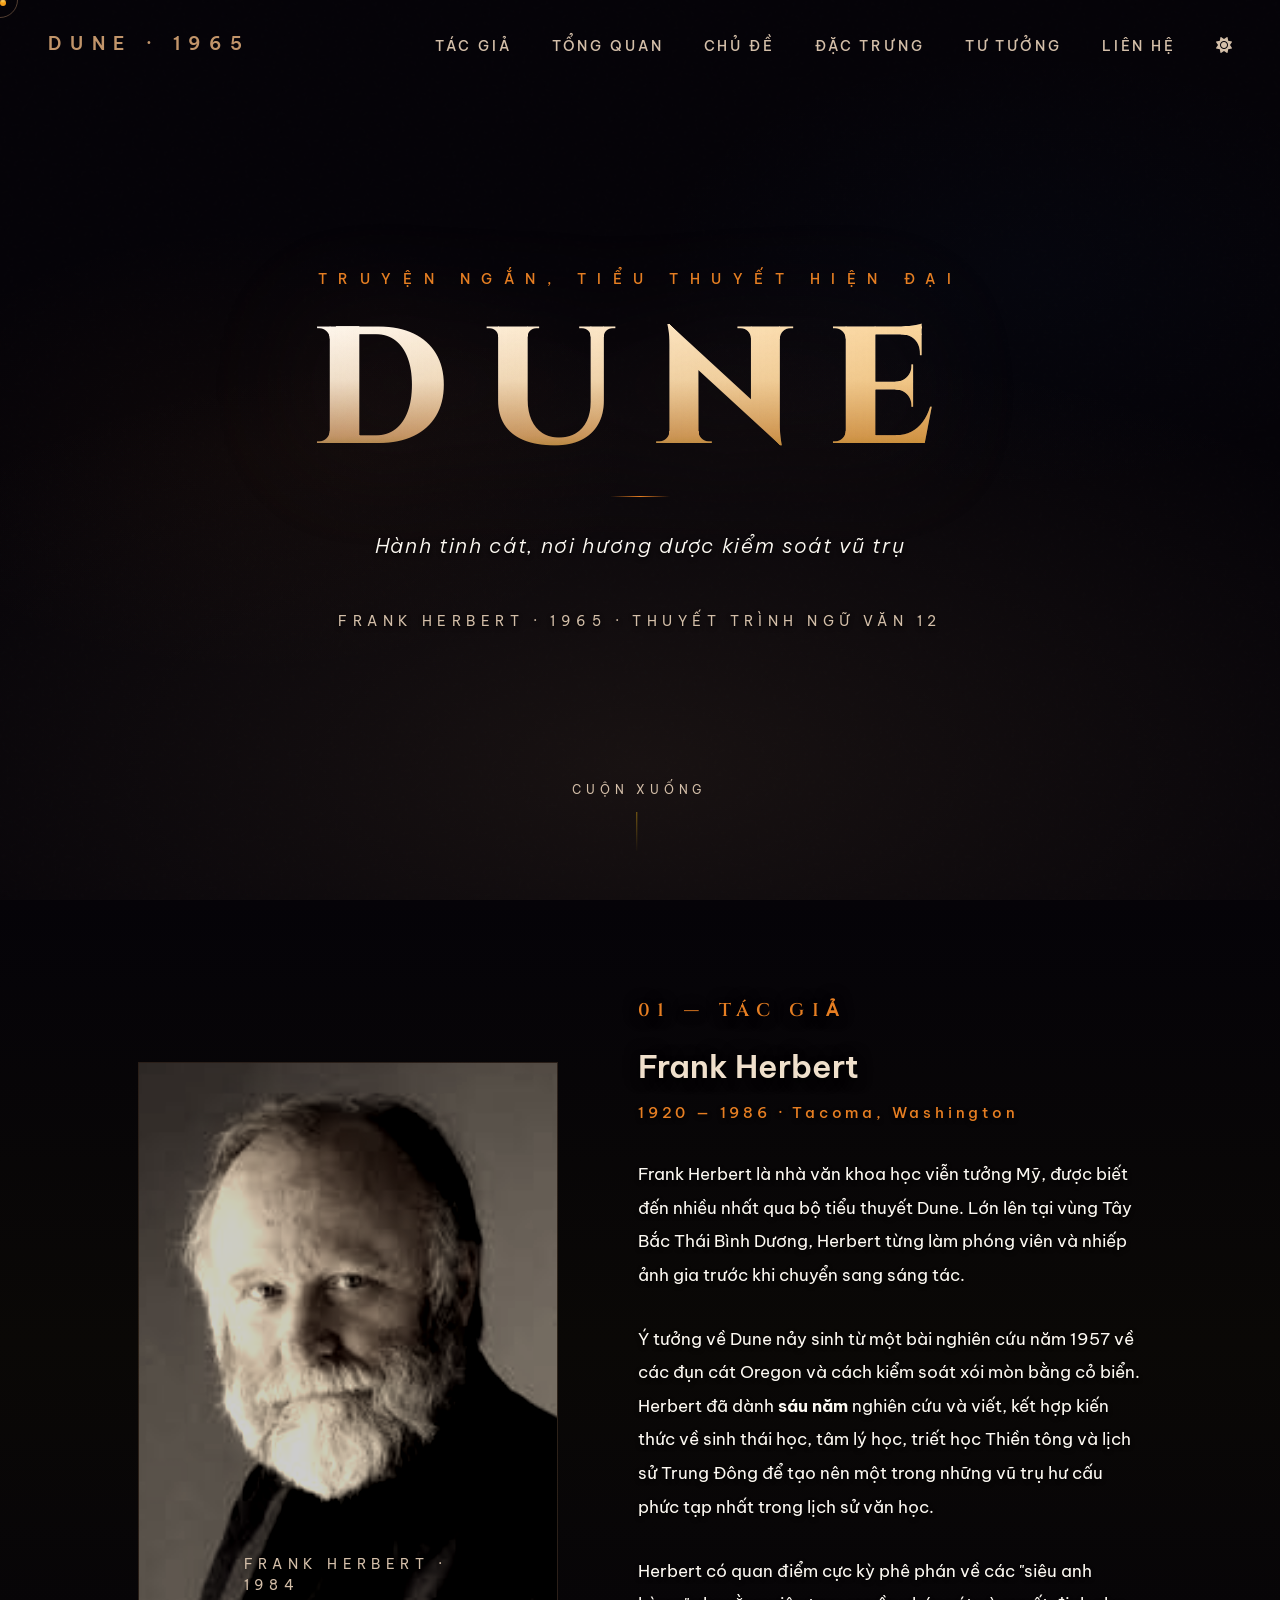
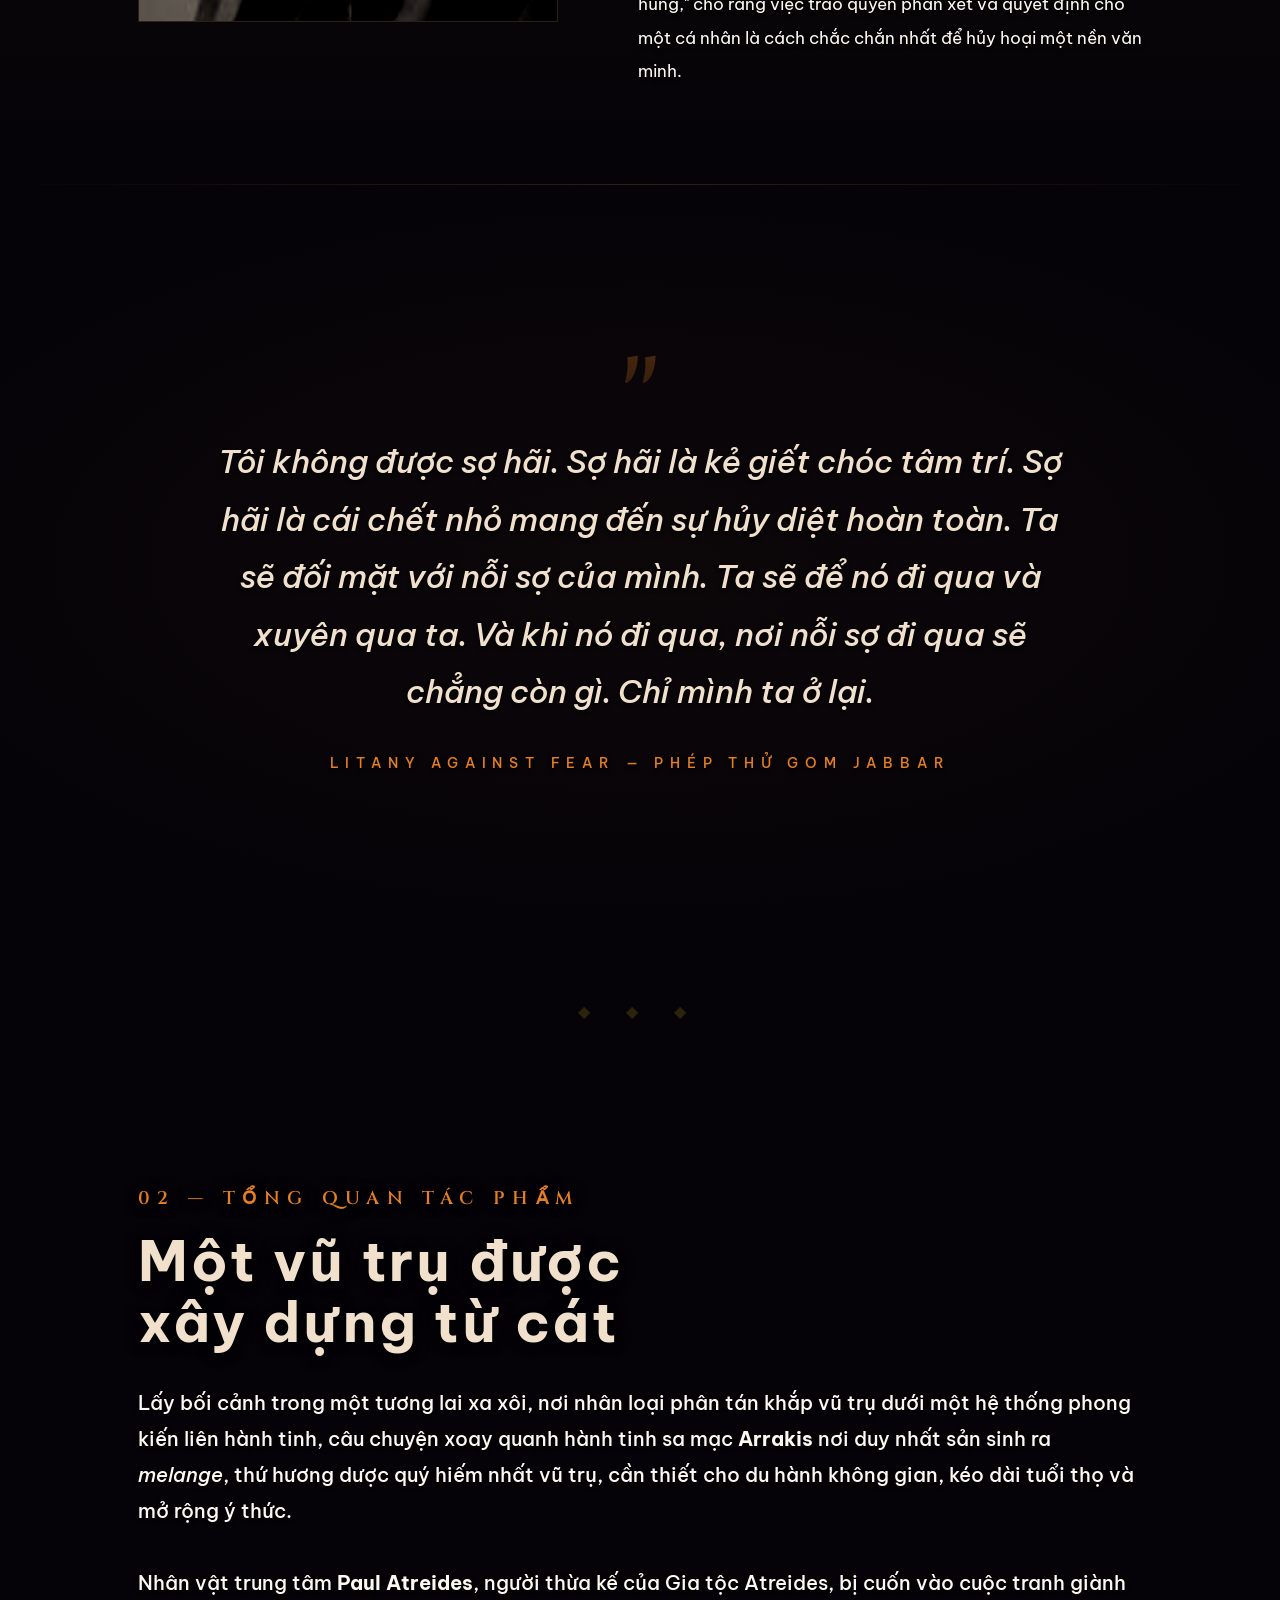
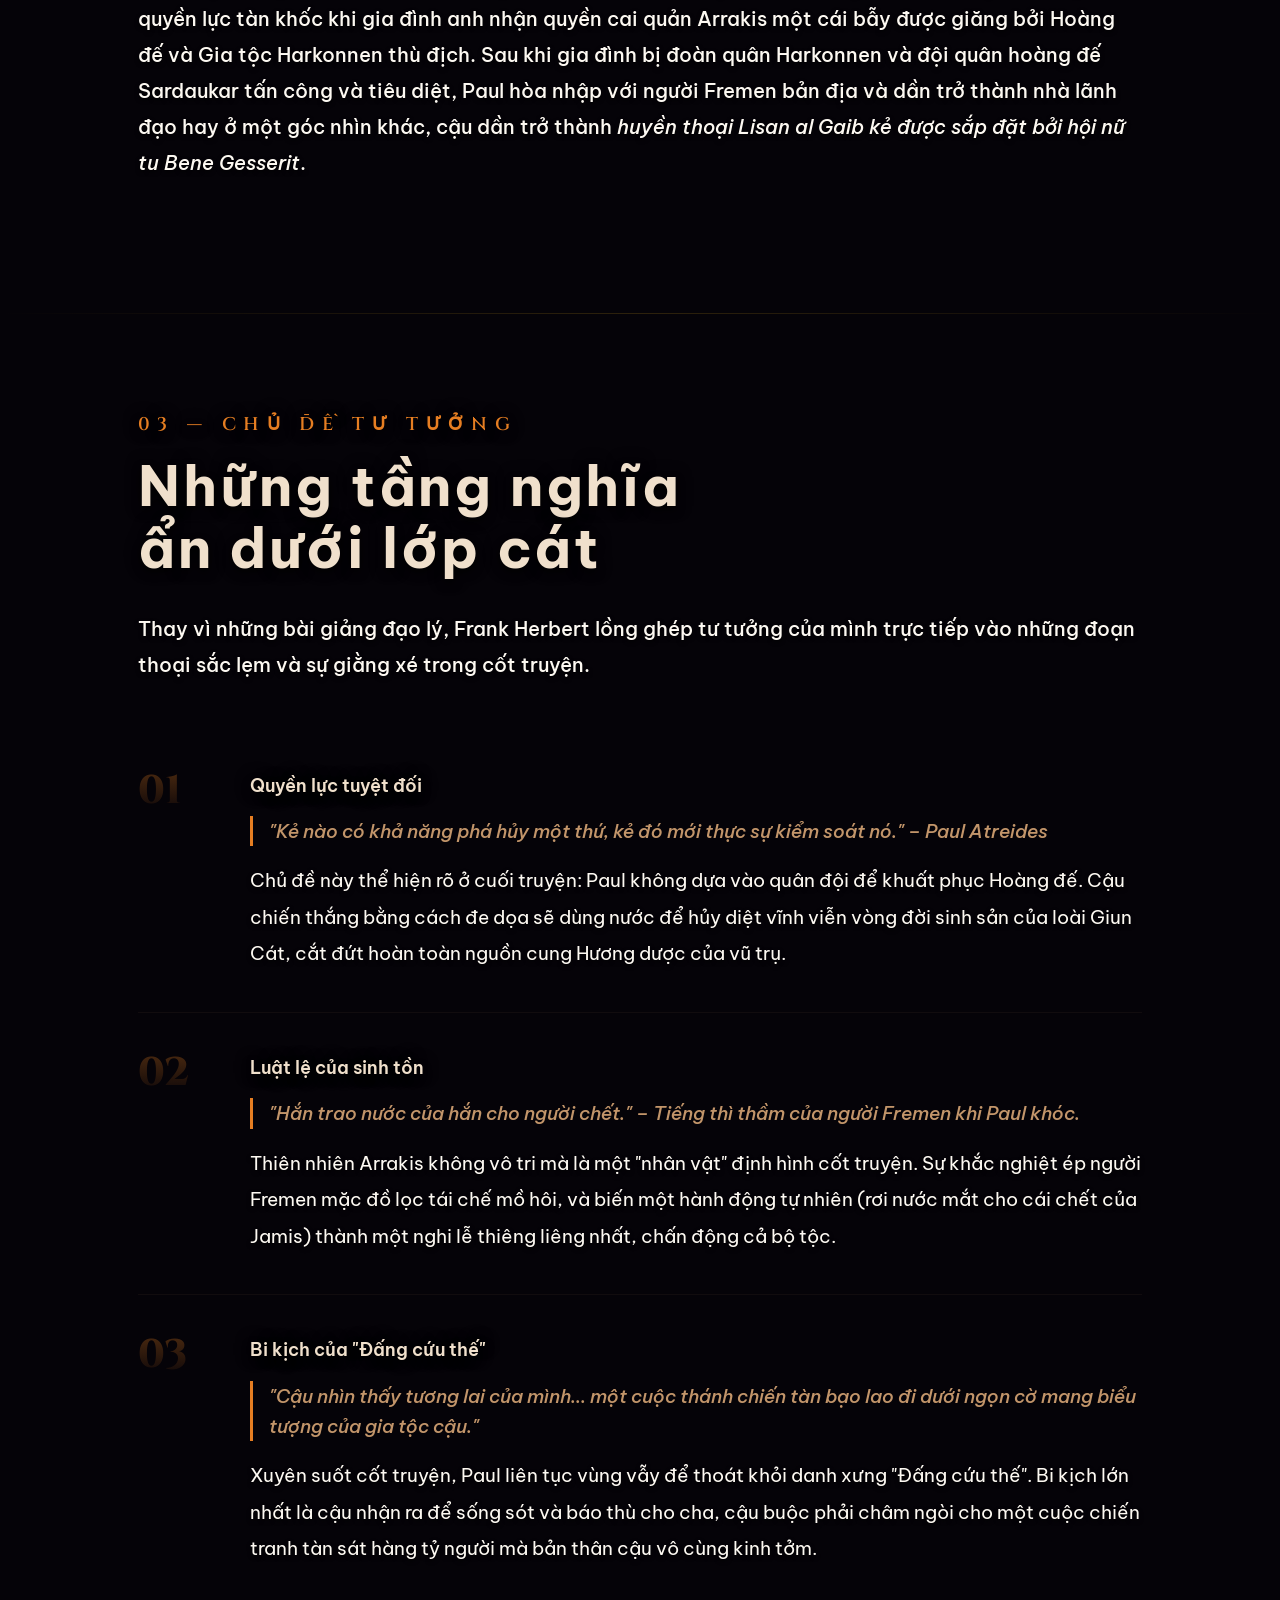
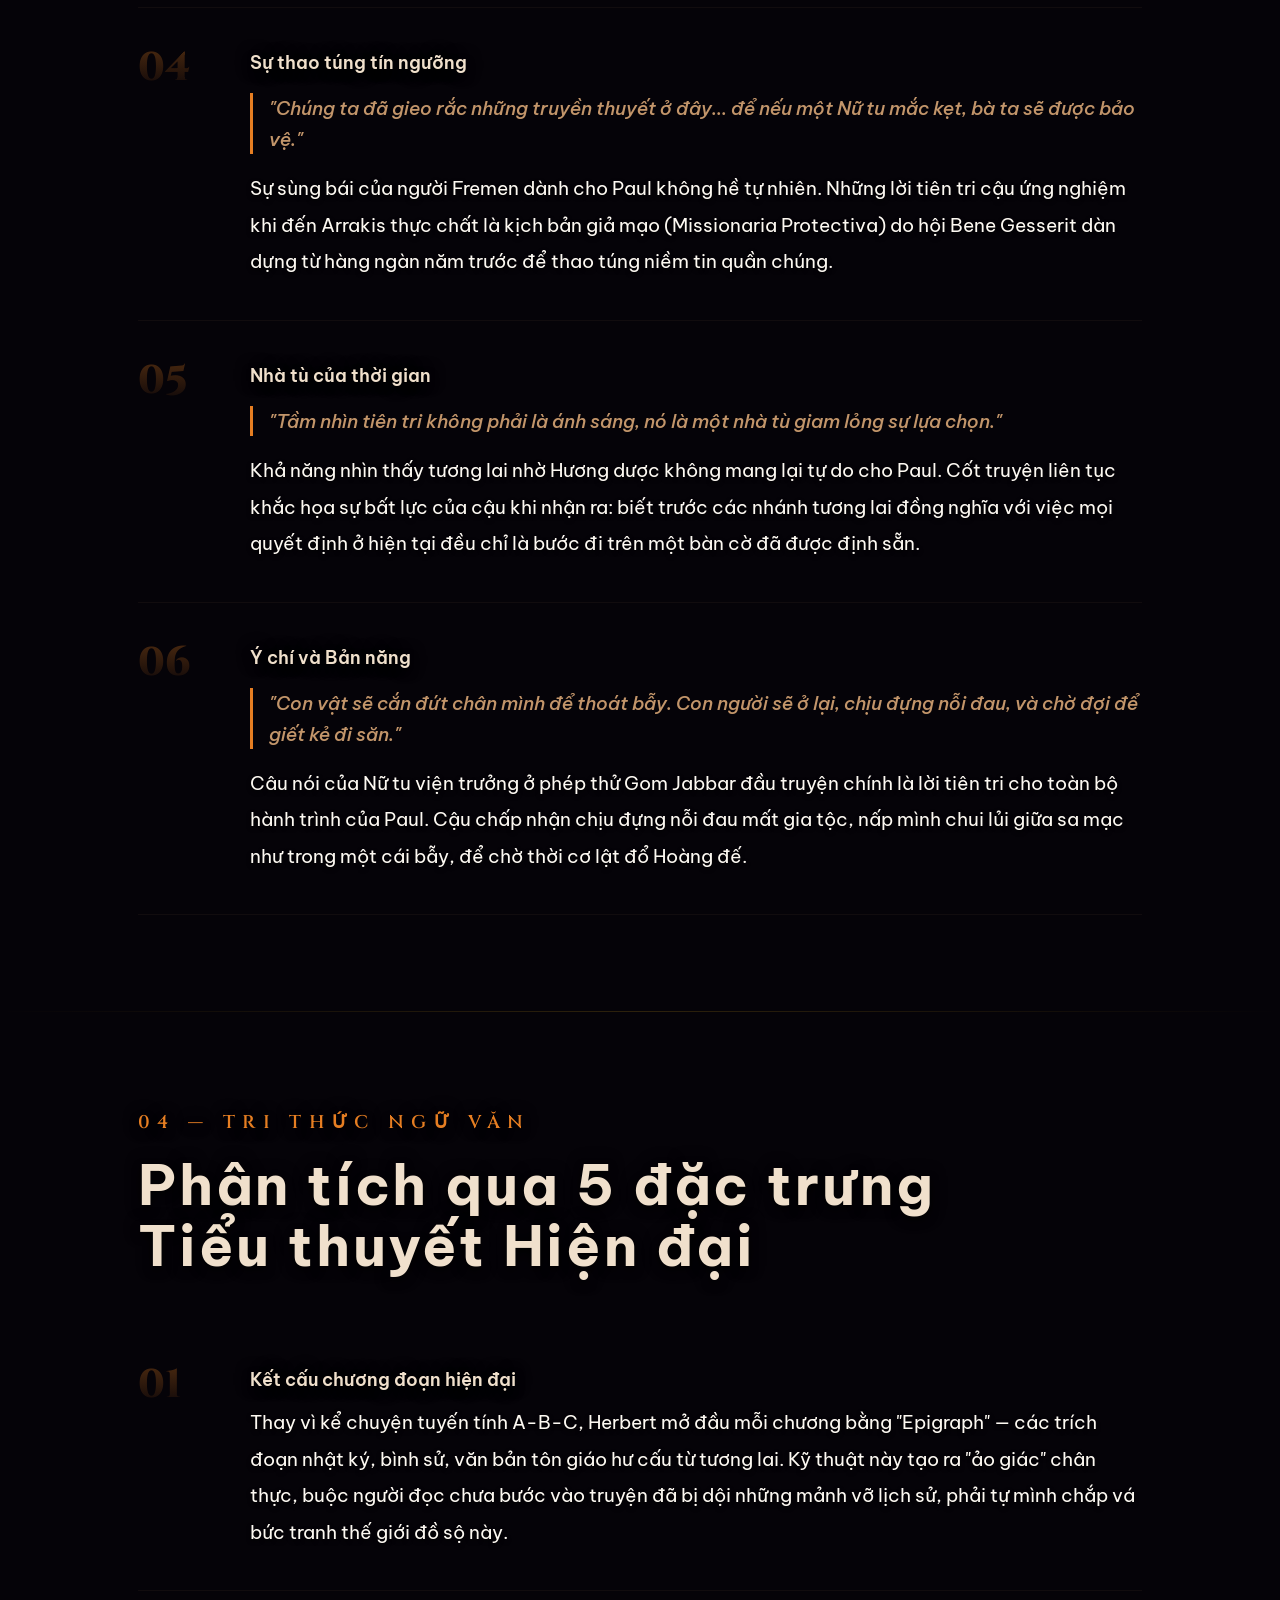
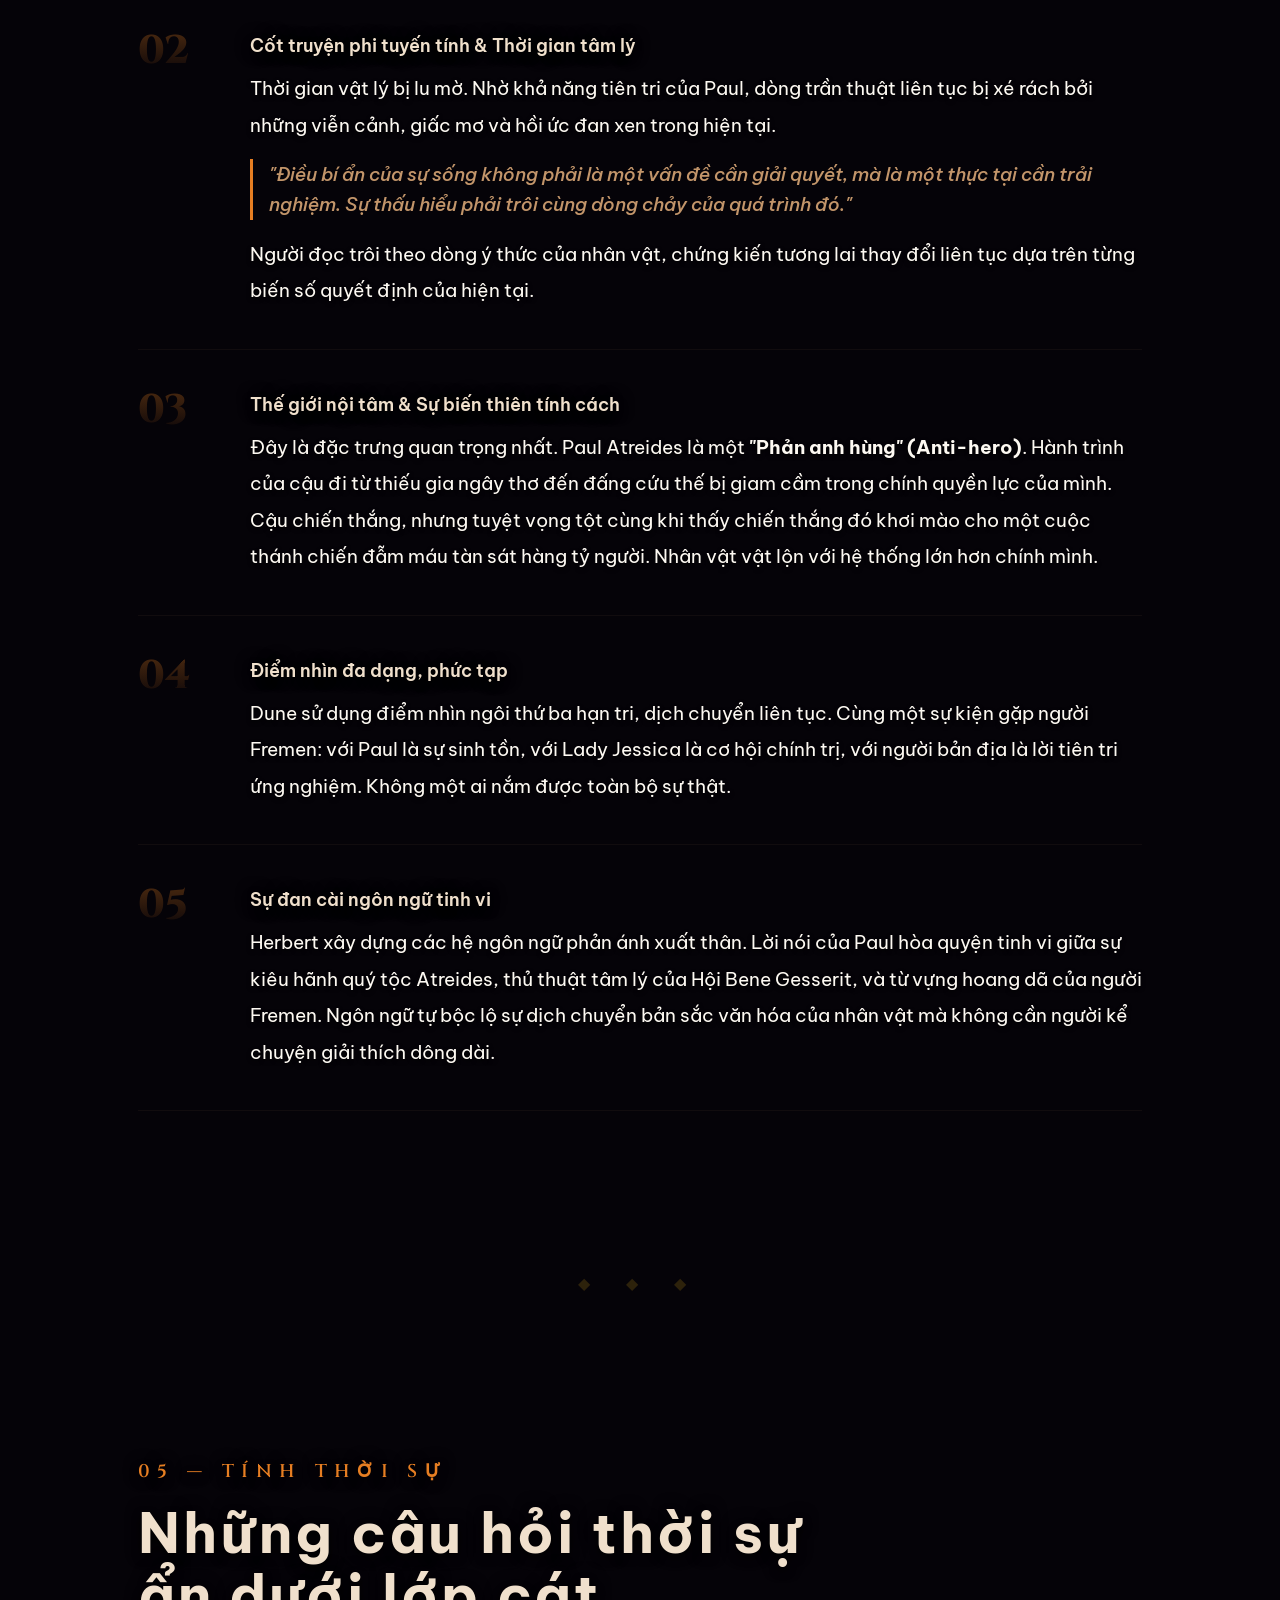
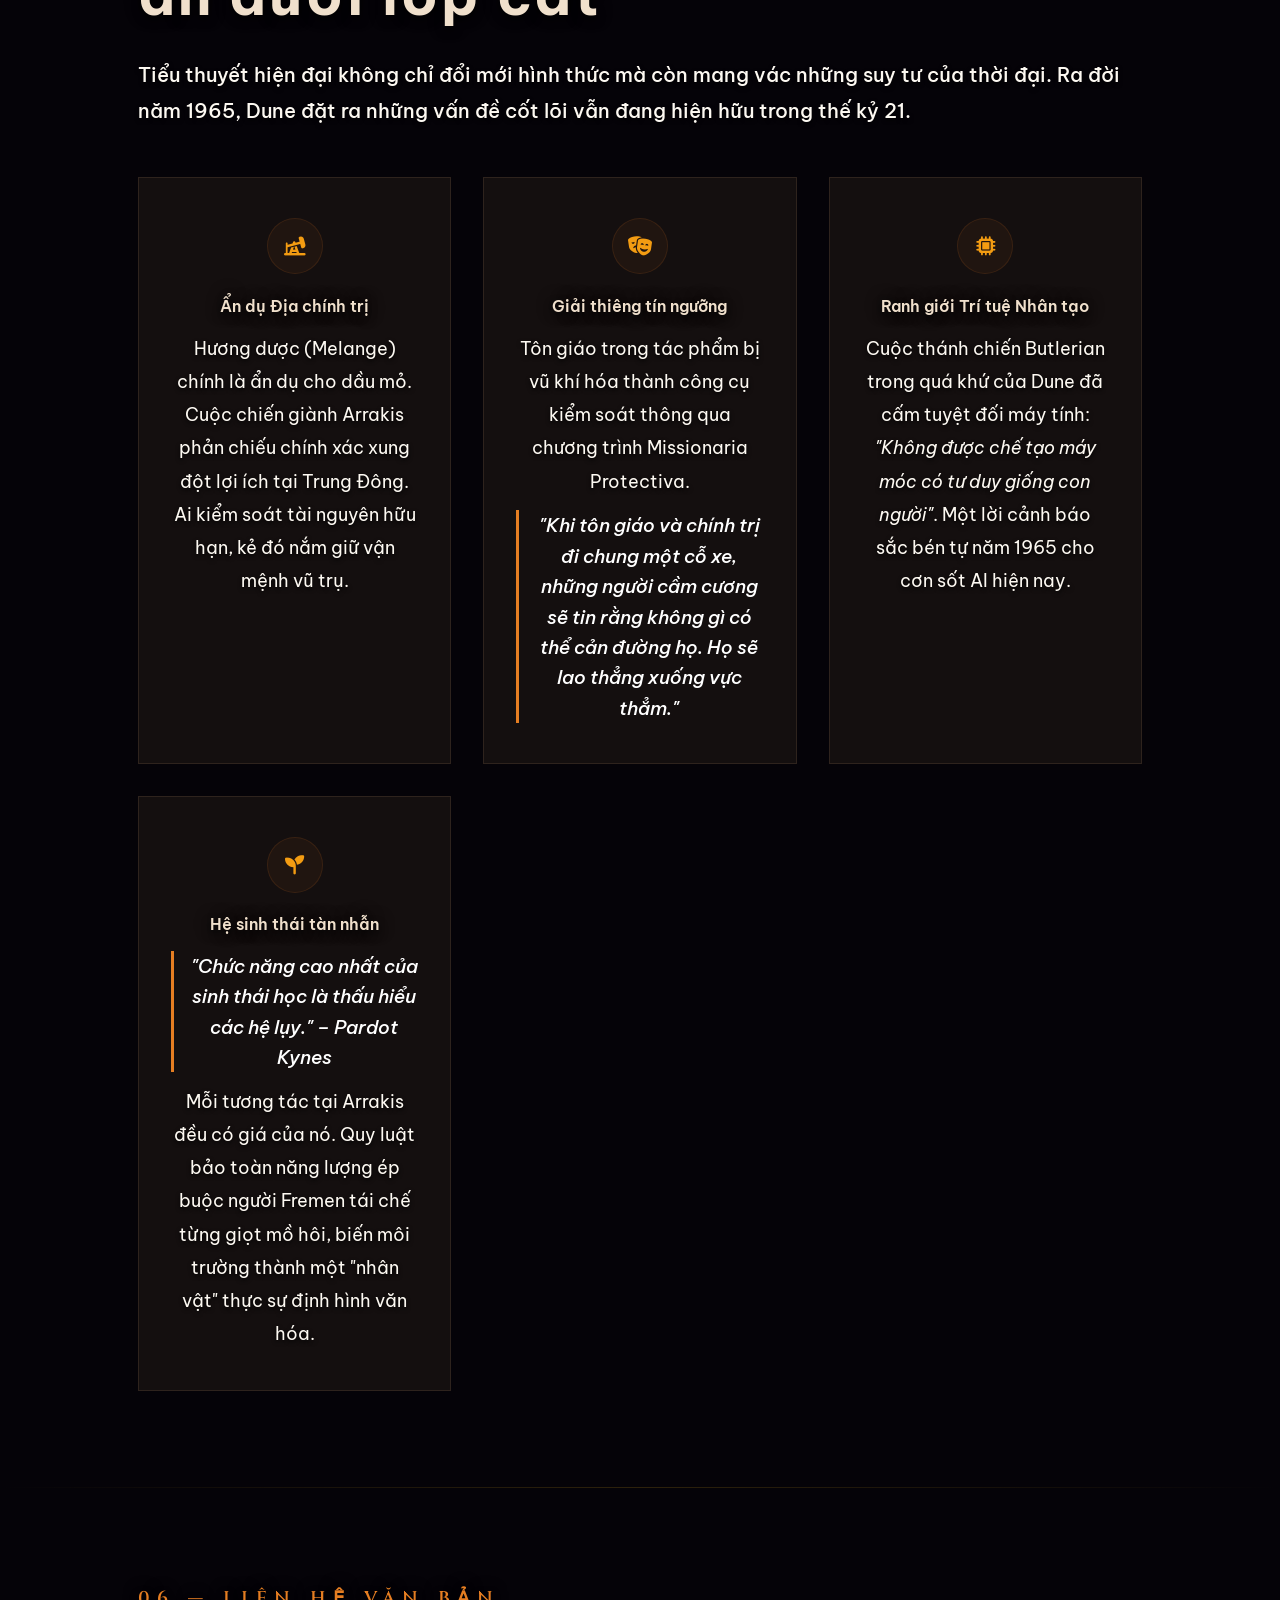
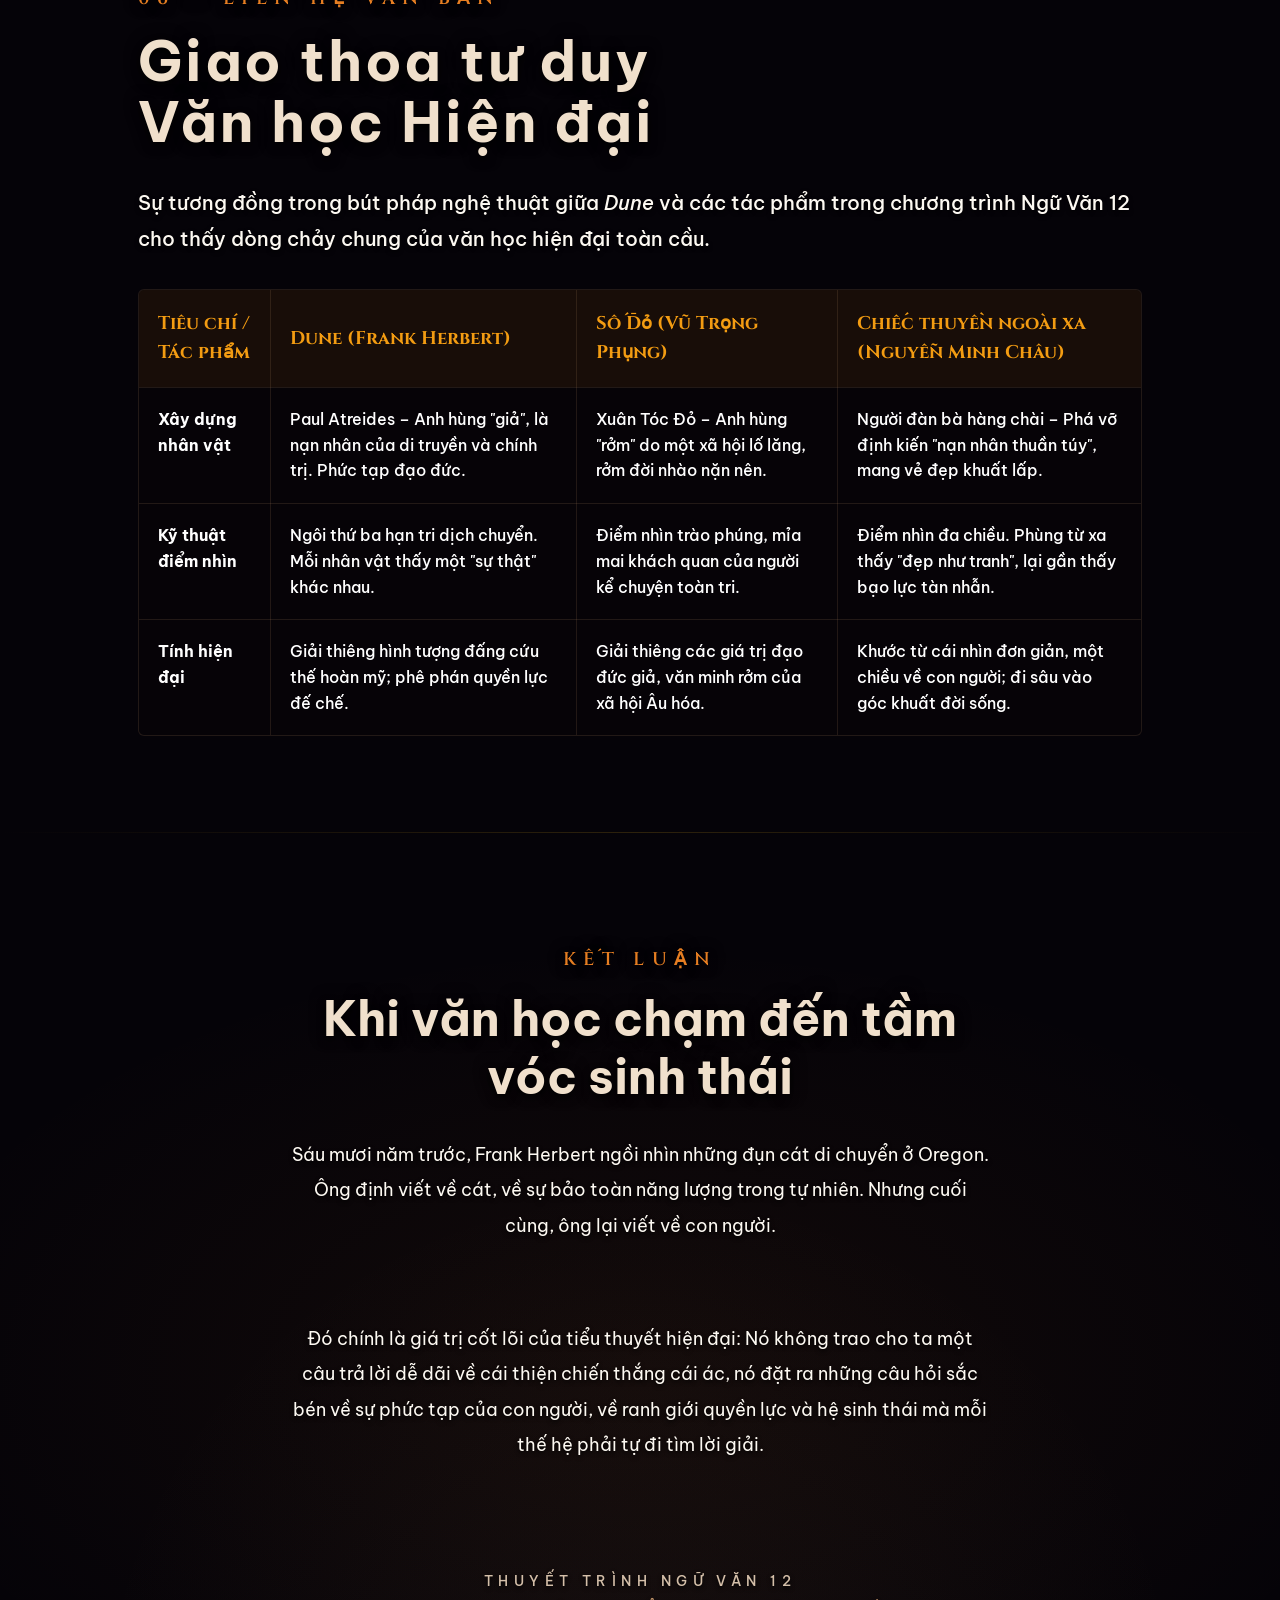
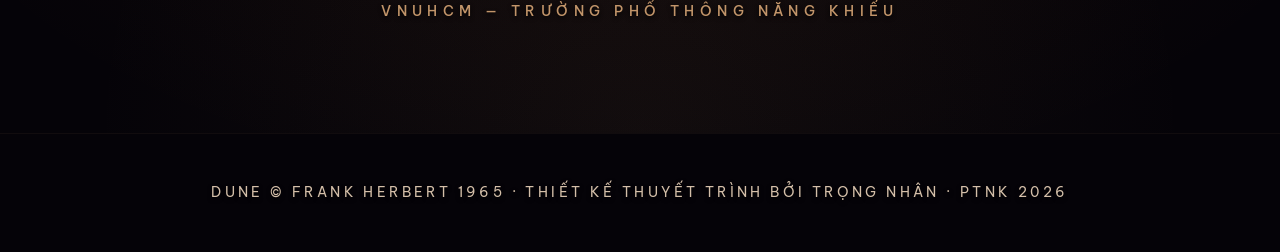
==== commit 189ef0e4: "Core Themes: switch to technique-list layout" ====
--- a/index.html
+++ b/index.html
@@ -176,60 +176,66 @@
           Thay vì những bài giảng đạo lý, Frank Herbert lồng ghép tư tưởng của mình trực tiếp vào những đoạn thoại sắc lẹm và sự giằng xé trong cốt truyện.
         </p>
       </div>
-      
-      <div class="relevance-grid">
-        <div class="relevance-card reveal">
-          <span class="relevance-icon"><i class="fa-solid fa-chess-king"></i></span>
-          <h4>Quyền lực tuyệt đối</h4>
-          <blockquote style="font-style: italic; margin-bottom: 0.8rem; color: var(--text-primary); border-left: 2px solid var(--spice); padding-left: 0.8rem; font-size: 0.95em;">
-            "Kẻ nào có khả năng phá hủy một thứ, kẻ đó mới thực sự kiểm soát nó." – Paul Atreides
-          </blockquote>
-          <p>Chủ đề này thể hiện rõ ở cuối truyện: Paul không dựa vào quân đội để khuất phục Hoàng đế. Cậu chiến thắng bằng cách đe dọa sẽ dùng nước để hủy diệt vĩnh viễn vòng đời sinh sản của loài Giun Cát, cắt đứt hoàn toàn nguồn cung Hương dược của vũ trụ.</p>
-        </div>
-        
-        <div class="relevance-card reveal" style="transition-delay: 0.1s">
-          <span class="relevance-icon"><i class="fa-solid fa-droplet"></i></span>
-          <h4>Luật lệ của sinh tồn</h4>
-          <blockquote style="font-style: italic; margin-bottom: 0.8rem; color: var(--text-primary); border-left: 2px solid var(--spice); padding-left: 0.8rem; font-size: 0.95em;">
-            "Hắn trao nước của hắn cho người chết." – Tiếng thì thầm của người Fremen khi Paul khóc.
-          </blockquote>
-          <p>Thiên nhiên Arrakis không vô tri mà là một "nhân vật" định hình cốt truyện. Sự khắc nghiệt ép người Fremen mặc đồ lọc tái chế mồ hôi, và biến một hành động tự nhiên (rơi nước mắt cho cái chết của Jamis) thành một nghi lễ thiêng liêng nhất, chấn động cả bộ tộc.</p>
-        </div>
-
-        <div class="relevance-card reveal" style="transition-delay: 0.2s">
-          <span class="relevance-icon"><i class="fa-solid fa-eye-low-vision"></i></span>
-          <h4>Bi kịch của "Đấng cứu thế"</h4>
-          <blockquote style="font-style: italic; margin-bottom: 0.8rem; color: var(--text-primary); border-left: 2px solid var(--spice); padding-left: 0.8rem; font-size: 0.95em;">
-            "Cậu nhìn thấy tương lai của mình... một cuộc thánh chiến tàn bạo lao đi dưới ngọn cờ mang biểu tượng của gia tộc cậu."
-          </blockquote>
-          <p>Xuyên suốt cốt truyện, Paul liên tục vùng vẫy để thoát khỏi danh xưng "Đấng cứu thế". Bi kịch lớn nhất là cậu nhận ra để sống sót và báo thù cho cha, cậu buộc phải châm ngòi cho một cuộc chiến tranh tàn sát hàng tỷ người mà bản thân cậu vô cùng kinh tởm.</p>
-        </div>
-
-        <div class="relevance-card reveal" style="transition-delay: 0.3s">
-          <span class="relevance-icon"><i class="fa-solid fa-masks-theater"></i></span>
-          <h4>Sự thao túng tín ngưỡng</h4>
-          <blockquote style="font-style: italic; margin-bottom: 0.8rem; color: var(--text-primary); border-left: 2px solid var(--spice); padding-left: 0.8rem; font-size: 0.95em;">
-            "Chúng ta đã gieo rắc những truyền thuyết ở đây... để nếu một Nữ tu mắc kẹt, bà ta sẽ được bảo vệ."
-          </blockquote>
-          <p>Sự sùng bái của người Fremen dành cho Paul không hề tự nhiên. Những lời tiên tri cậu ứng nghiệm khi đến Arrakis thực chất là kịch bản giả mạo (Missionaria Protectiva) do hội Bene Gesserit dàn dựng từ hàng ngàn năm trước để thao túng niềm tin quần chúng.</p>
-        </div>
-
-        <div class="relevance-card reveal" style="transition-delay: 0.4s">
-          <span class="relevance-icon"><i class="fa-solid fa-hourglass-half"></i></span>
-          <h4>Nhà tù của thời gian</h4>
-          <blockquote style="font-style: italic; margin-bottom: 0.8rem; color: var(--text-primary); border-left: 2px solid var(--spice); padding-left: 0.8rem; font-size: 0.95em;">
-            "Tầm nhìn tiên tri không phải là ánh sáng, nó là một nhà tù giam lỏng sự lựa chọn."
-          </blockquote>
-          <p>Khả năng nhìn thấy tương lai nhờ Hương dược không mang lại tự do cho Paul. Cốt truyện liên tục khắc họa sự bất lực của cậu khi nhận ra: biết trước các nhánh tương lai đồng nghĩa với việc mọi quyết định ở hiện tại đều chỉ là bước đi trên một bàn cờ đã được định sẵn.</p>
-        </div>
-
-        <div class="relevance-card reveal" style="transition-delay: 0.5s">
-          <span class="relevance-icon"><i class="fa-solid fa-hand-fist"></i></span>
-          <h4>Ý chí và Bản năng</h4>
-          <blockquote style="font-style: italic; margin-bottom: 0.8rem; color: var(--text-primary); border-left: 2px solid var(--spice); padding-left: 0.8rem; font-size: 0.95em;">
-            "Con vật sẽ cắn đứt chân mình để thoát bẫy. Con người sẽ ở lại, chịu đựng nỗi đau, và chờ đợi để giết kẻ đi săn."
-          </blockquote>
-          <p>Câu nói của Nữ tu viện trưởng ở phép thử Gom Jabbar đầu truyện chính là lời tiên tri cho toàn bộ hành trình của Paul. Cậu chấp nhận chịu đựng nỗi đau mất gia tộc, nấp mình chui lủi giữa sa mạc như trong một cái bẫy, để chờ thời cơ lật đổ Hoàng đế.</p>
+      <div class="technique-list">
+        <div class="technique-item reveal">
+          <div class="technique-num">01</div>
+          <div>
+            <h4>Quyền lực tuyệt đối</h4>
+            <blockquote style="font-style: italic; color: var(--sand); border-left: 3px solid var(--spice); padding-left: 1rem; margin: 1rem 0;">
+              "Kẻ nào có khả năng phá hủy một thứ, kẻ đó mới thực sự kiểm soát nó." – Paul Atreides
+            </blockquote>
+            <p>Chủ đề này thể hiện rõ ở cuối truyện: Paul không dựa vào quân đội để khuất phục Hoàng đế. Cậu chiến thắng bằng cách đe dọa sẽ dùng nước để hủy diệt vĩnh viễn vòng đời sinh sản của loài Giun Cát, cắt đứt hoàn toàn nguồn cung Hương dược của vũ trụ.</p>
+          </div>
+        </div>
+        <div class="technique-item reveal">
+          <div class="technique-num">02</div>
+          <div>
+            <h4>Luật lệ của sinh tồn</h4>
+            <blockquote style="font-style: italic; color: var(--sand); border-left: 3px solid var(--spice); padding-left: 1rem; margin: 1rem 0;">
+              "Hắn trao nước của hắn cho người chết." – Tiếng thì thầm của người Fremen khi Paul khóc.
+            </blockquote>
+            <p>Thiên nhiên Arrakis không vô tri mà là một "nhân vật" định hình cốt truyện. Sự khắc nghiệt ép người Fremen mặc đồ lọc tái chế mồ hôi, và biến một hành động tự nhiên (rơi nước mắt cho cái chết của Jamis) thành một nghi lễ thiêng liêng nhất, chấn động cả bộ tộc.</p>
+          </div>
+        </div>
+        <div class="technique-item reveal">
+          <div class="technique-num">03</div>
+          <div>
+            <h4>Bi kịch của "Đấng cứu thế"</h4>
+            <blockquote style="font-style: italic; color: var(--sand); border-left: 3px solid var(--spice); padding-left: 1rem; margin: 1rem 0;">
+              "Cậu nhìn thấy tương lai của mình... một cuộc thánh chiến tàn bạo lao đi dưới ngọn cờ mang biểu tượng của gia tộc cậu."
+            </blockquote>
+            <p>Xuyên suốt cốt truyện, Paul liên tục vùng vẫy để thoát khỏi danh xưng "Đấng cứu thế". Bi kịch lớn nhất là cậu nhận ra để sống sót và báo thù cho cha, cậu buộc phải châm ngòi cho một cuộc chiến tranh tàn sát hàng tỷ người mà bản thân cậu vô cùng kinh tởm.</p>
+          </div>
+        </div>
+        <div class="technique-item reveal">
+          <div class="technique-num">04</div>
+          <div>
+            <h4>Sự thao túng tín ngưỡng</h4>
+            <blockquote style="font-style: italic; color: var(--sand); border-left: 3px solid var(--spice); padding-left: 1rem; margin: 1rem 0;">
+              "Chúng ta đã gieo rắc những truyền thuyết ở đây... để nếu một Nữ tu mắc kẹt, bà ta sẽ được bảo vệ."
+            </blockquote>
+            <p>Sự sùng bái của người Fremen dành cho Paul không hề tự nhiên. Những lời tiên tri cậu ứng nghiệm khi đến Arrakis thực chất là kịch bản giả mạo (Missionaria Protectiva) do hội Bene Gesserit dàn dựng từ hàng ngàn năm trước để thao túng niềm tin quần chúng.</p>
+          </div>
+        </div>
+        <div class="technique-item reveal">
+          <div class="technique-num">05</div>
+          <div>
+            <h4>Nhà tù của thời gian</h4>
+            <blockquote style="font-style: italic; color: var(--sand); border-left: 3px solid var(--spice); padding-left: 1rem; margin: 1rem 0;">
+              "Tầm nhìn tiên tri không phải là ánh sáng, nó là một nhà tù giam lỏng sự lựa chọn."
+            </blockquote>
+            <p>Khả năng nhìn thấy tương lai nhờ Hương dược không mang lại tự do cho Paul. Cốt truyện liên tục khắc họa sự bất lực của cậu khi nhận ra: biết trước các nhánh tương lai đồng nghĩa với việc mọi quyết định ở hiện tại đều chỉ là bước đi trên một bàn cờ đã được định sẵn.</p>
+          </div>
+        </div>
+        <div class="technique-item reveal">
+          <div class="technique-num">06</div>
+          <div>
+            <h4>Ý chí và Bản năng</h4>
+            <blockquote style="font-style: italic; color: var(--sand); border-left: 3px solid var(--spice); padding-left: 1rem; margin: 1rem 0;">
+              "Con vật sẽ cắn đứt chân mình để thoát bẫy. Con người sẽ ở lại, chịu đựng nỗi đau, và chờ đợi để giết kẻ đi săn."
+            </blockquote>
+            <p>Câu nói của Nữ tu viện trưởng ở phép thử Gom Jabbar đầu truyện chính là lời tiên tri cho toàn bộ hành trình của Paul. Cậu chấp nhận chịu đựng nỗi đau mất gia tộc, nấp mình chui lủi giữa sa mạc như trong một cái bẫy, để chờ thời cơ lật đổ Hoàng đế.</p>
+          </div>
         </div>
       </div>
     </div>
--- a/style.css
+++ b/style.css
@@ -1195,6 +1195,15 @@
   margin-top: 3rem;
 }
 
+/* Section 03 — Core Themes: horizontal scroll row */
+#core-themes .relevance-grid {
+  grid-template-columns: repeat(6, minmax(260px, 1fr));
+  overflow-x: auto;
+  padding-bottom: 1rem;
+  scrollbar-width: thin;
+  scrollbar-color: var(--spice) transparent;
+}
+
 .relevance-card {
   padding: 2.5rem 2rem;
   text-align: center;
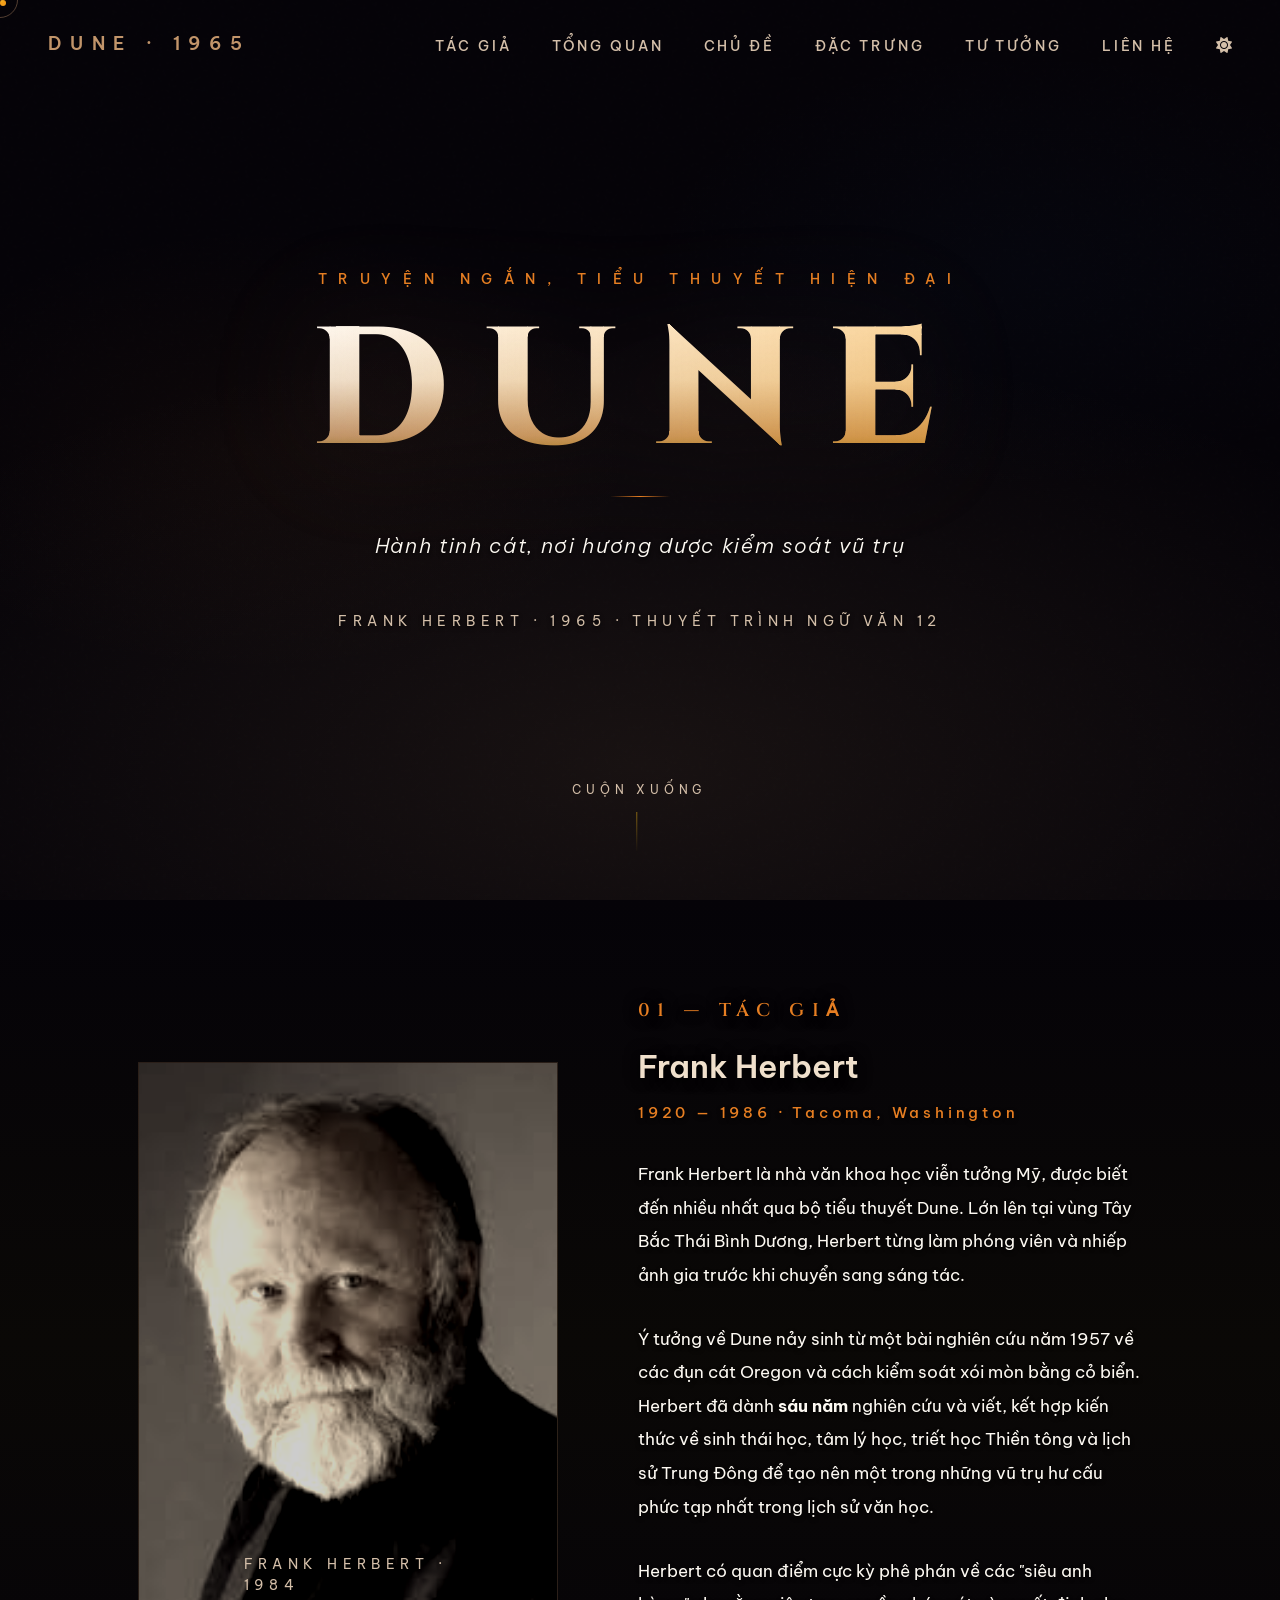
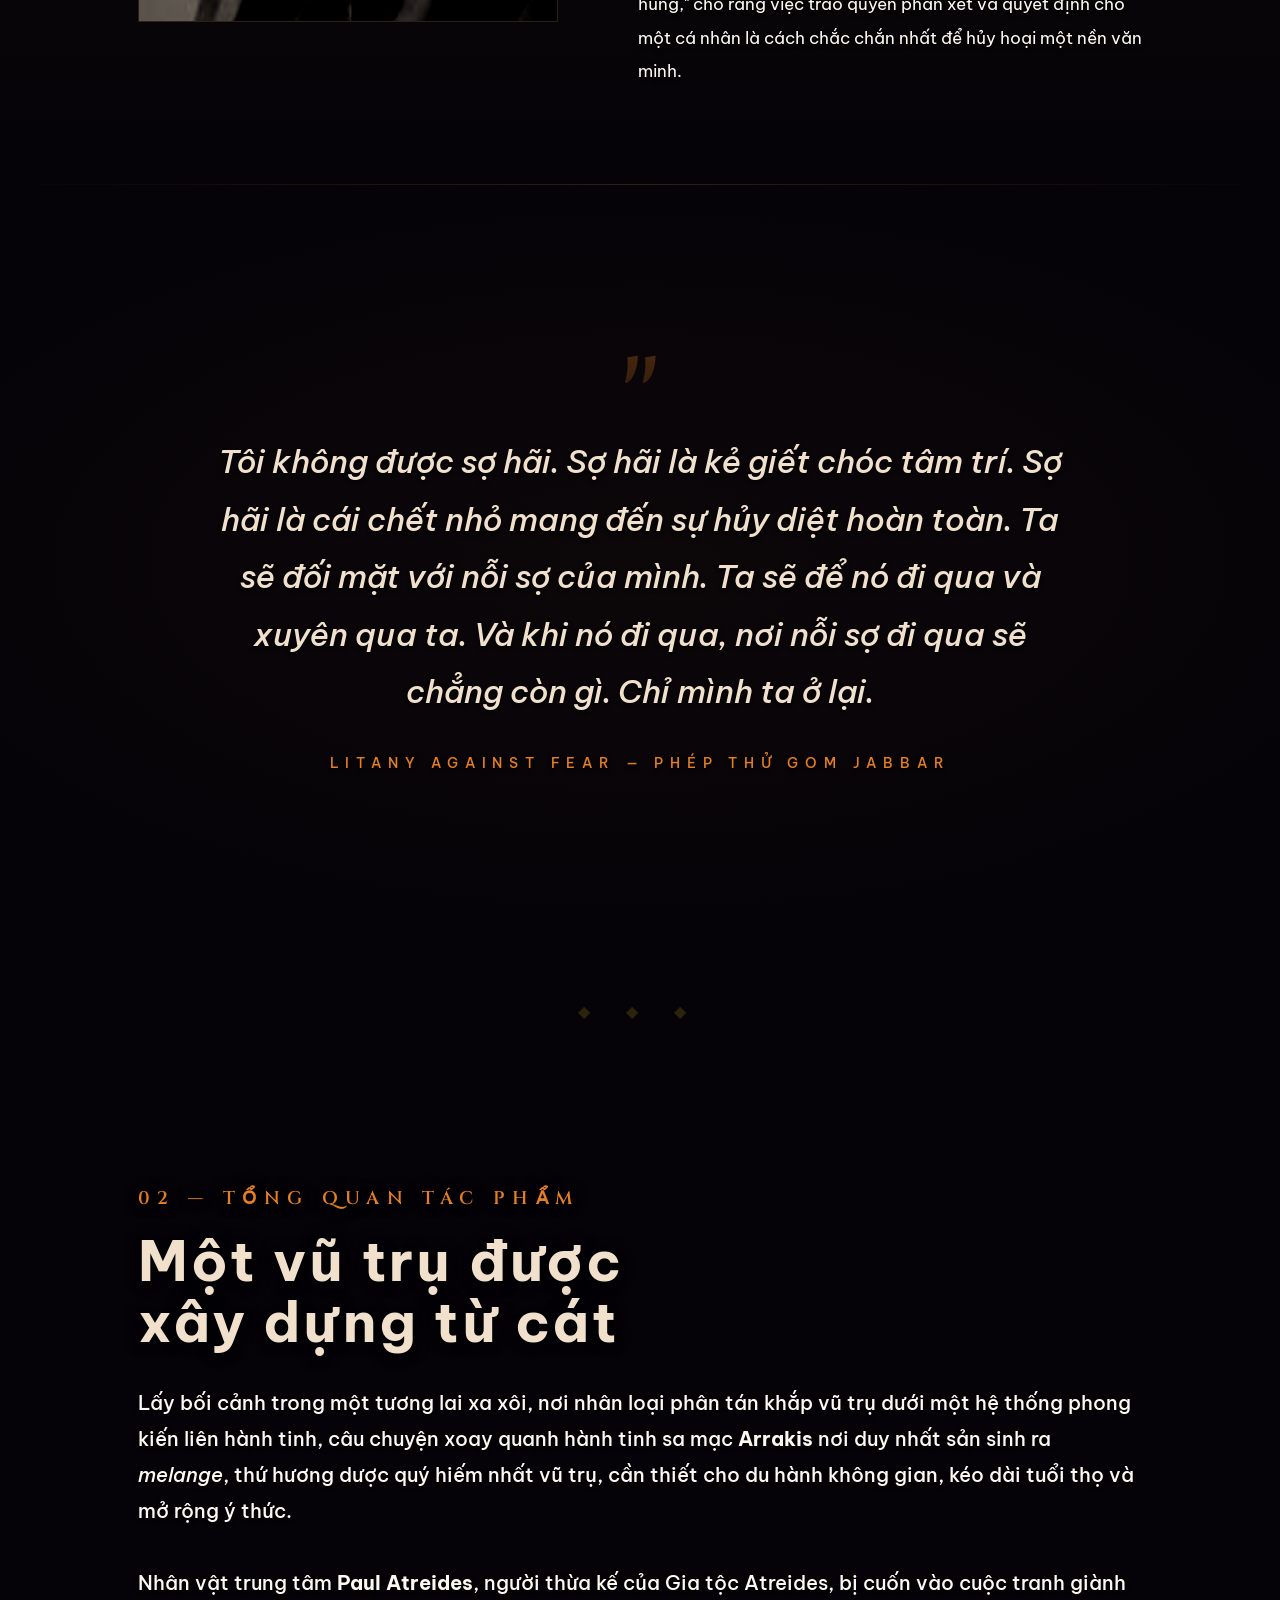
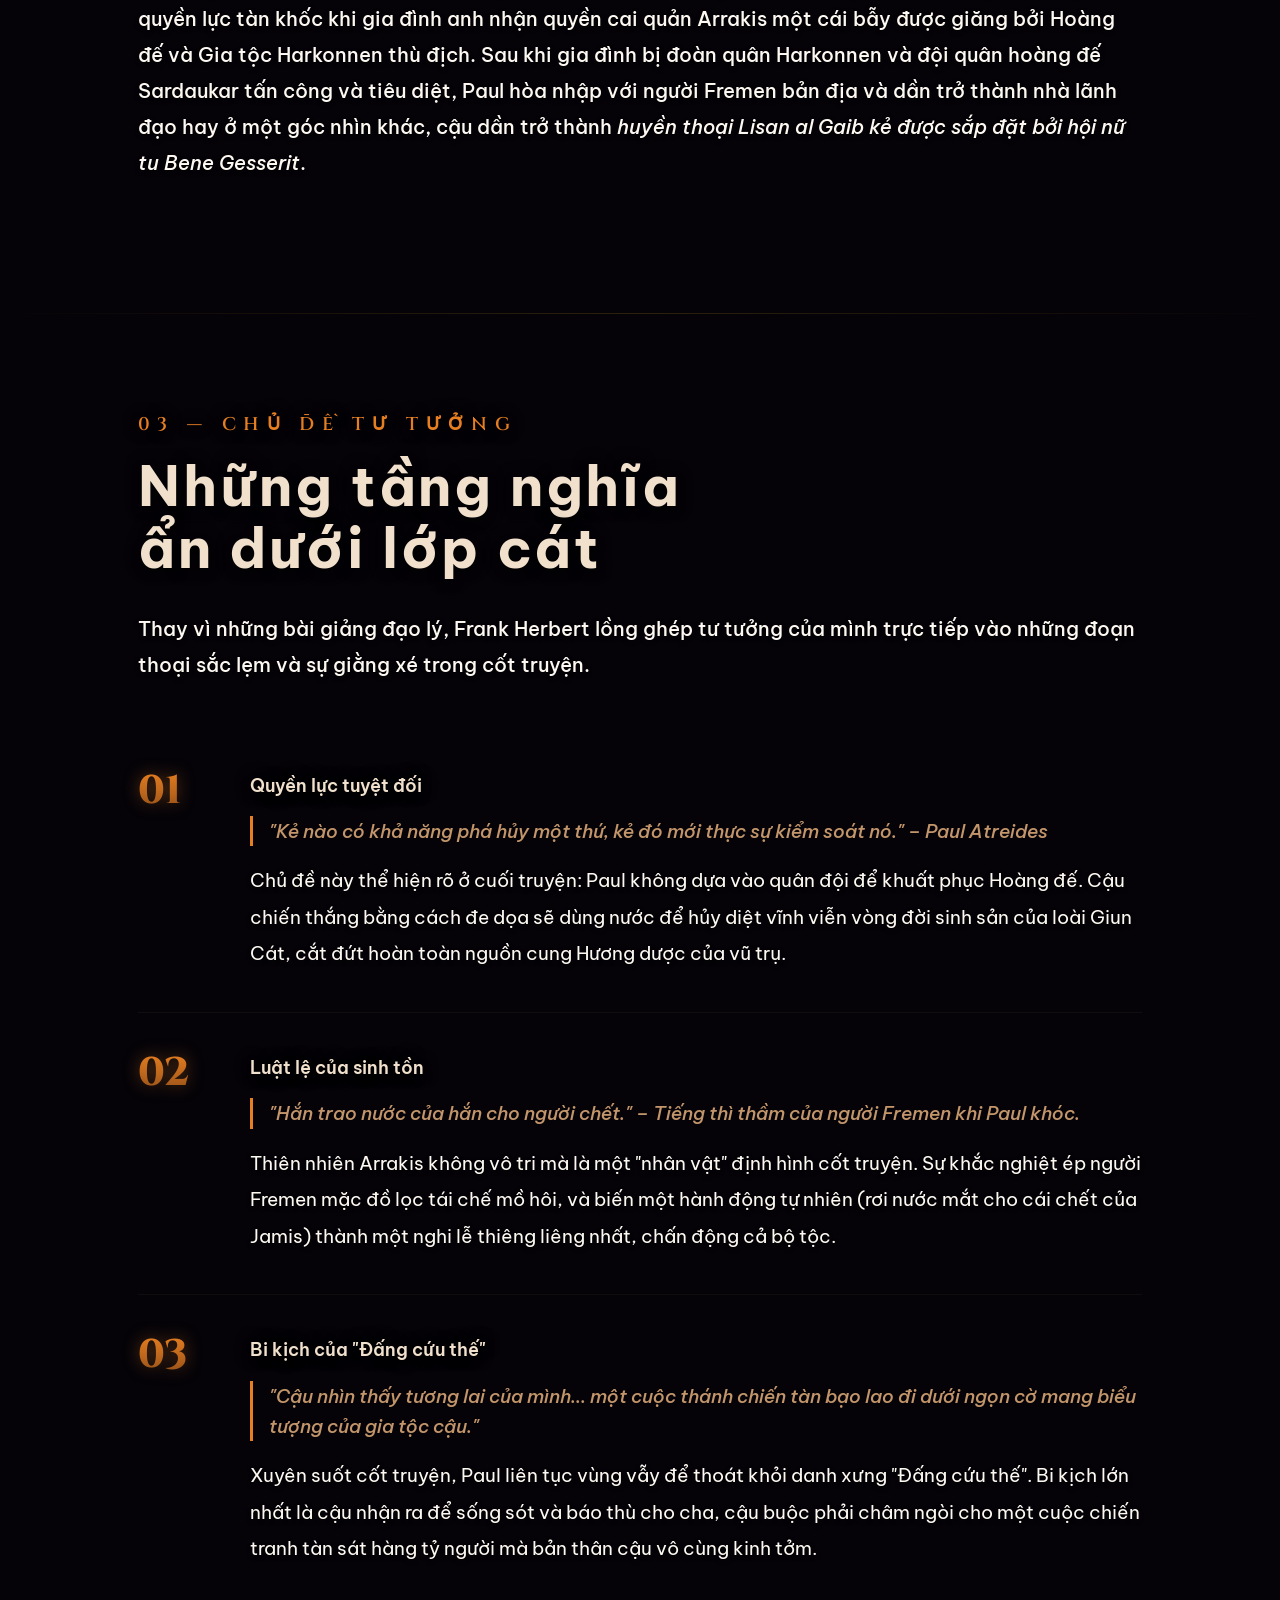
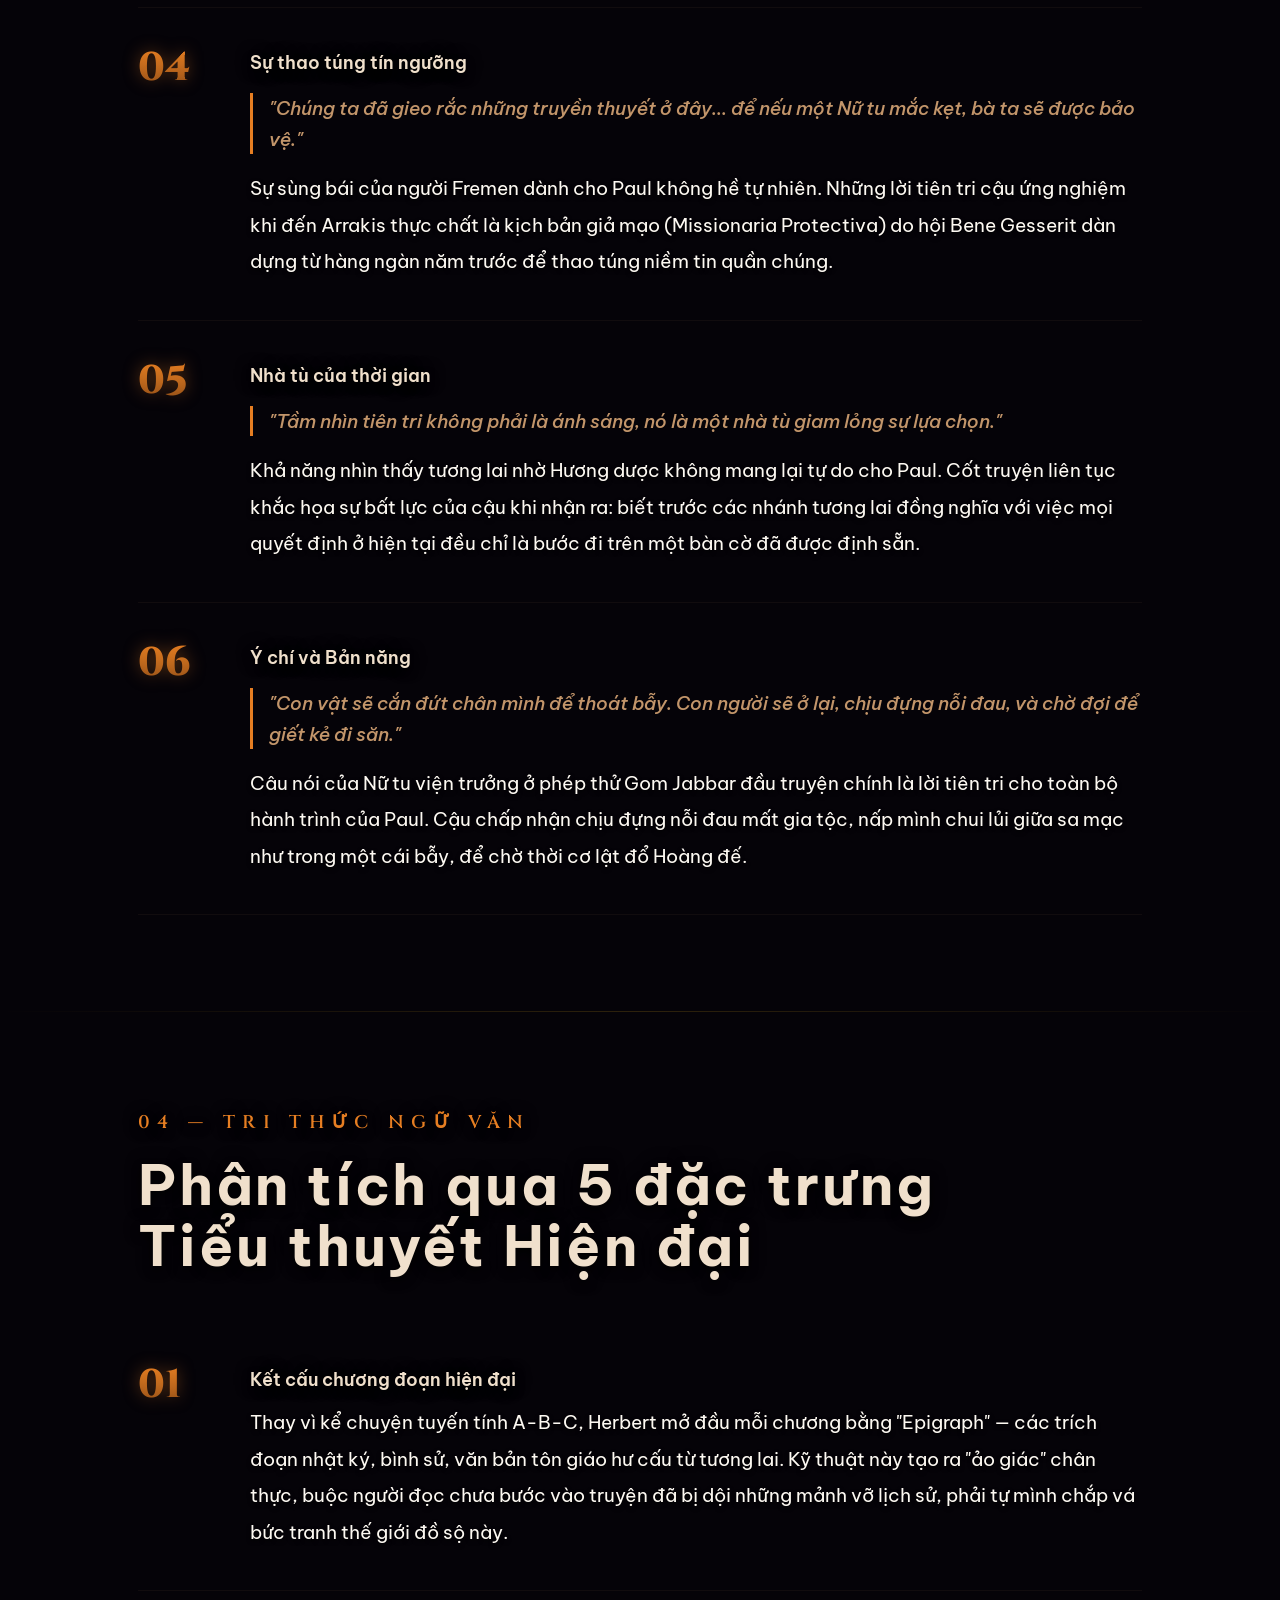
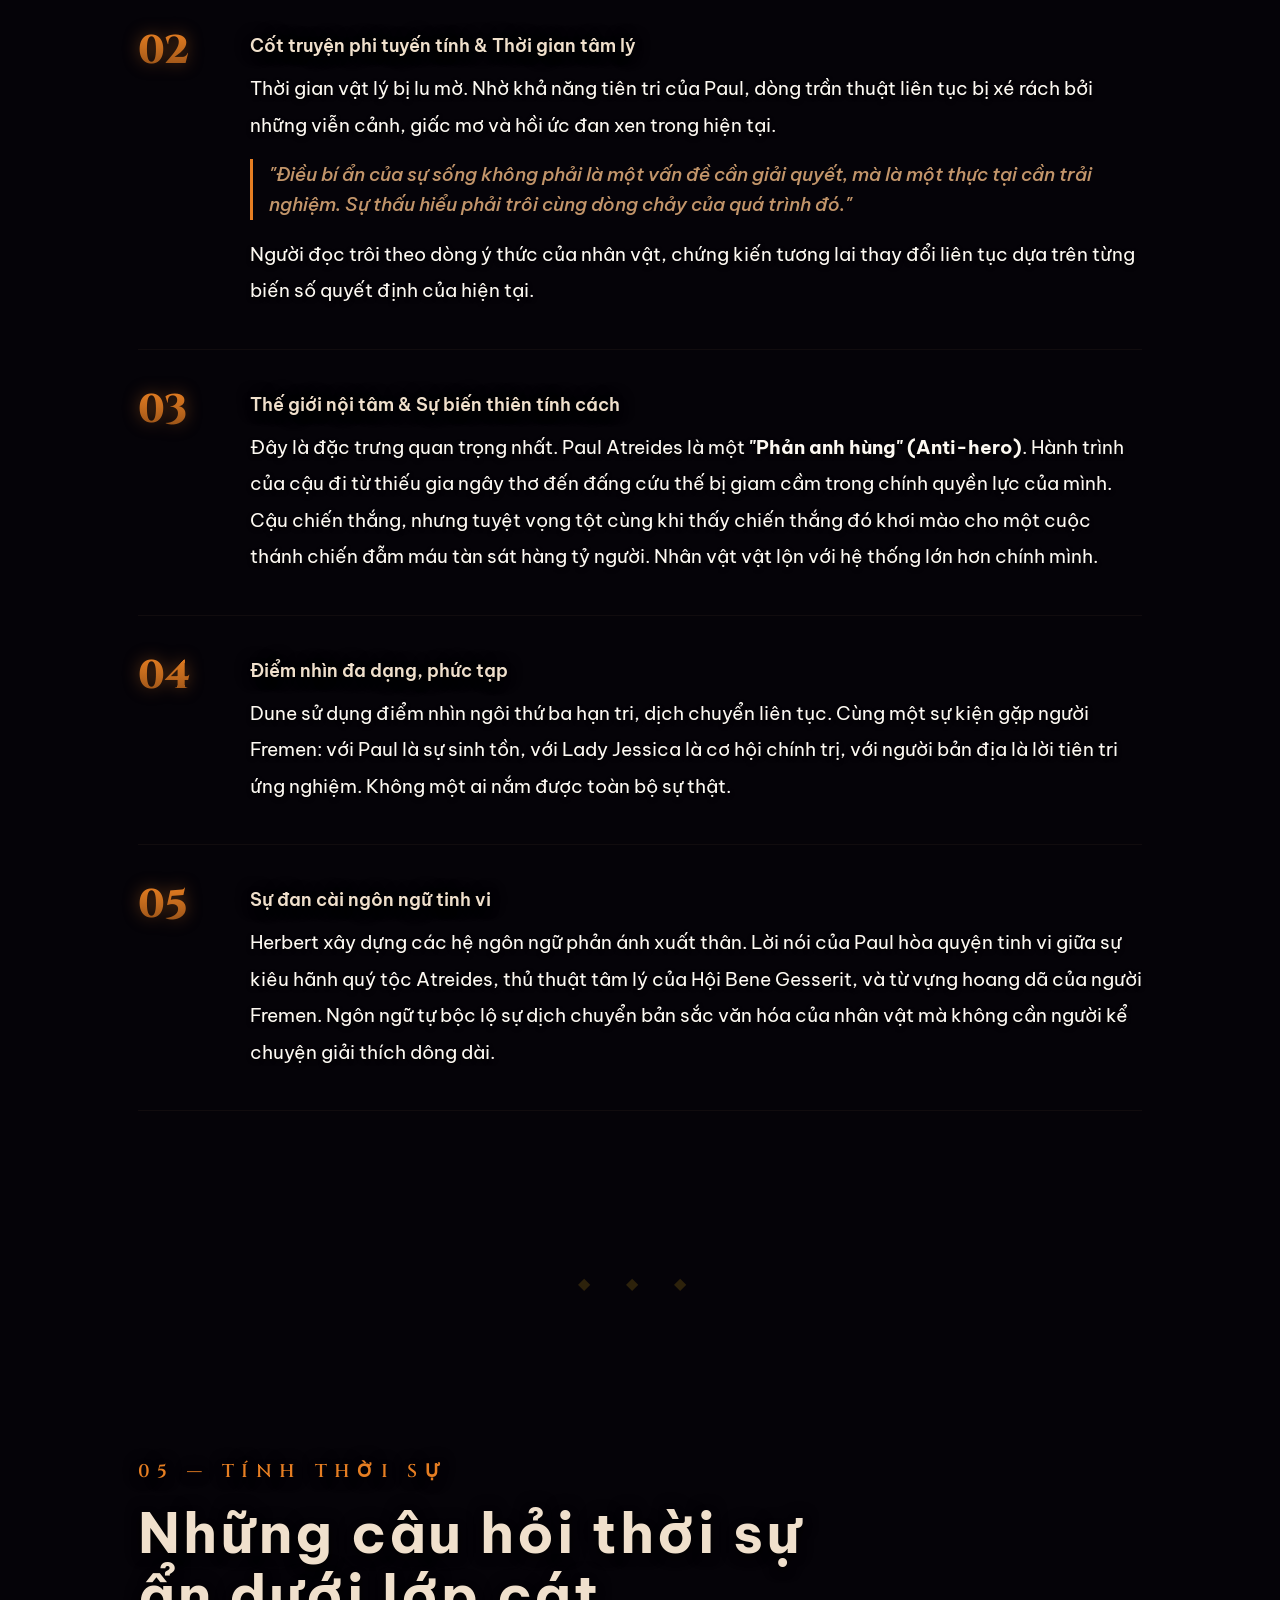
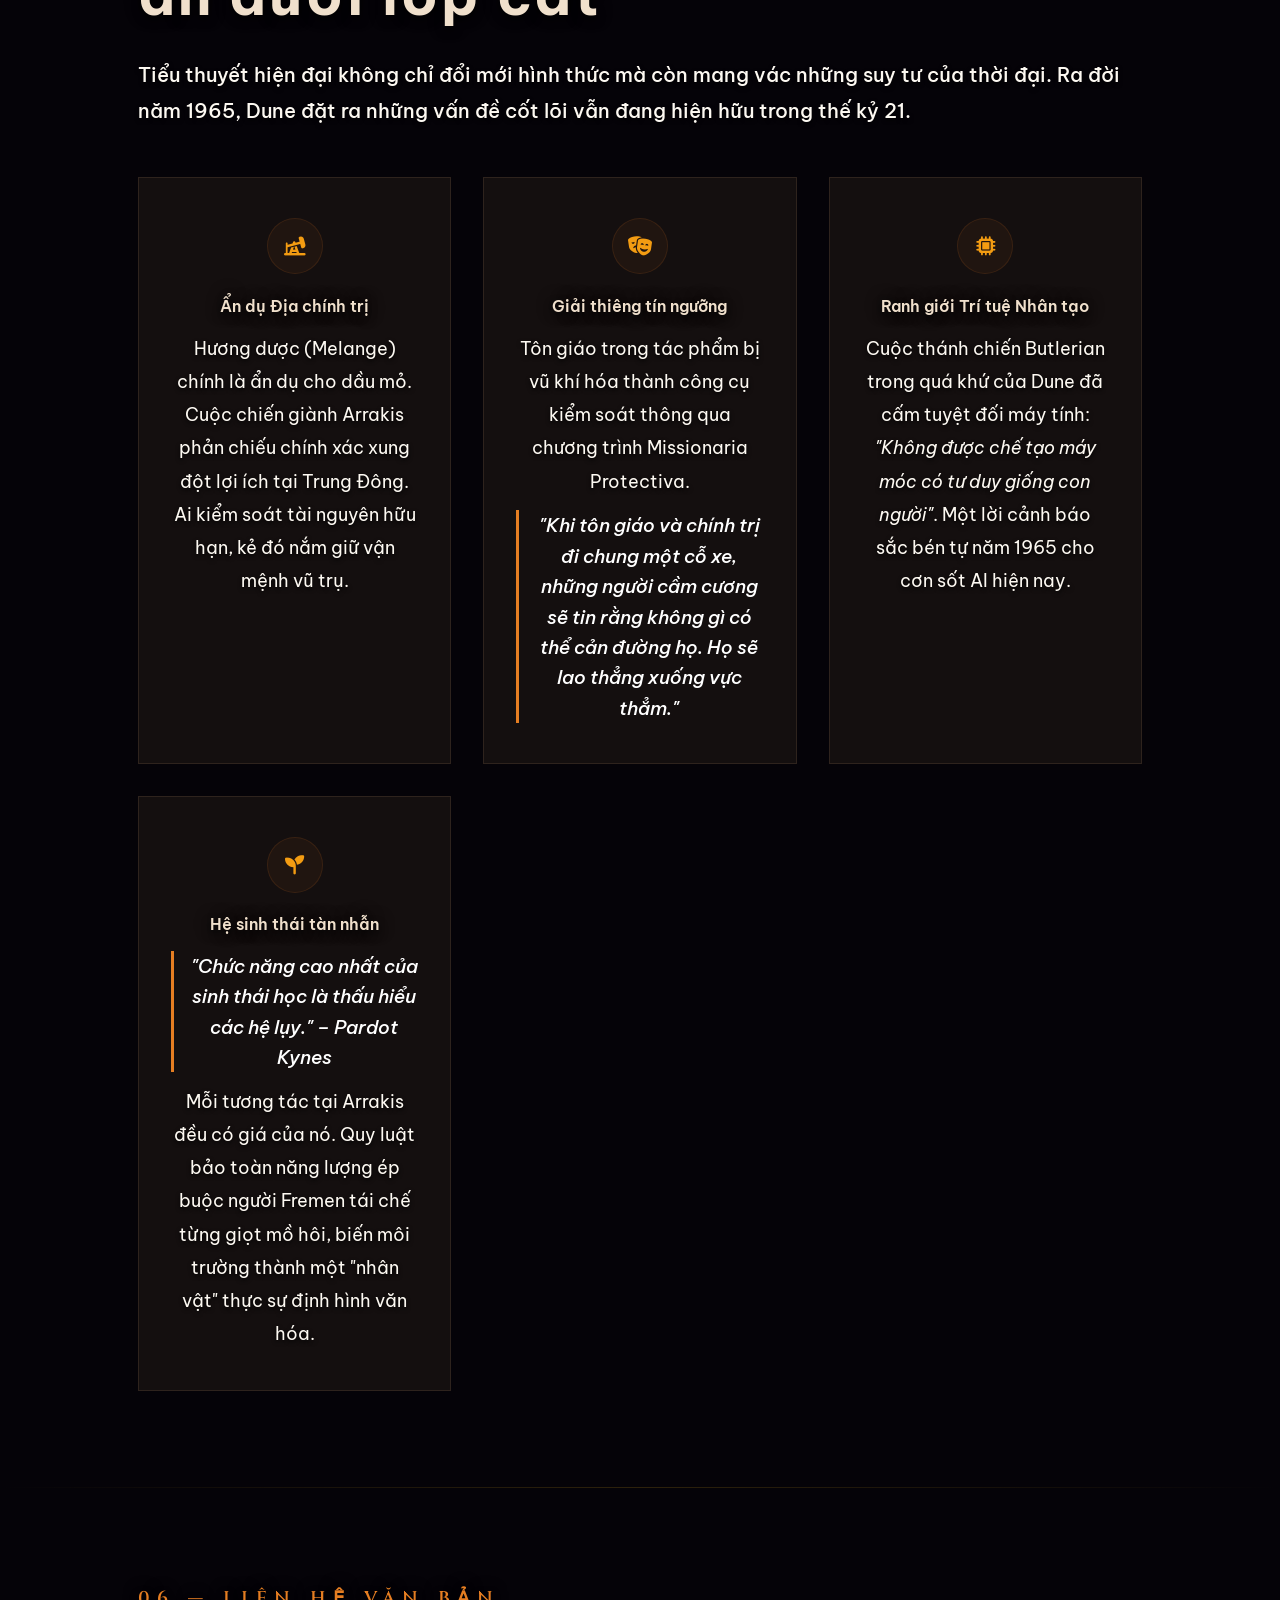
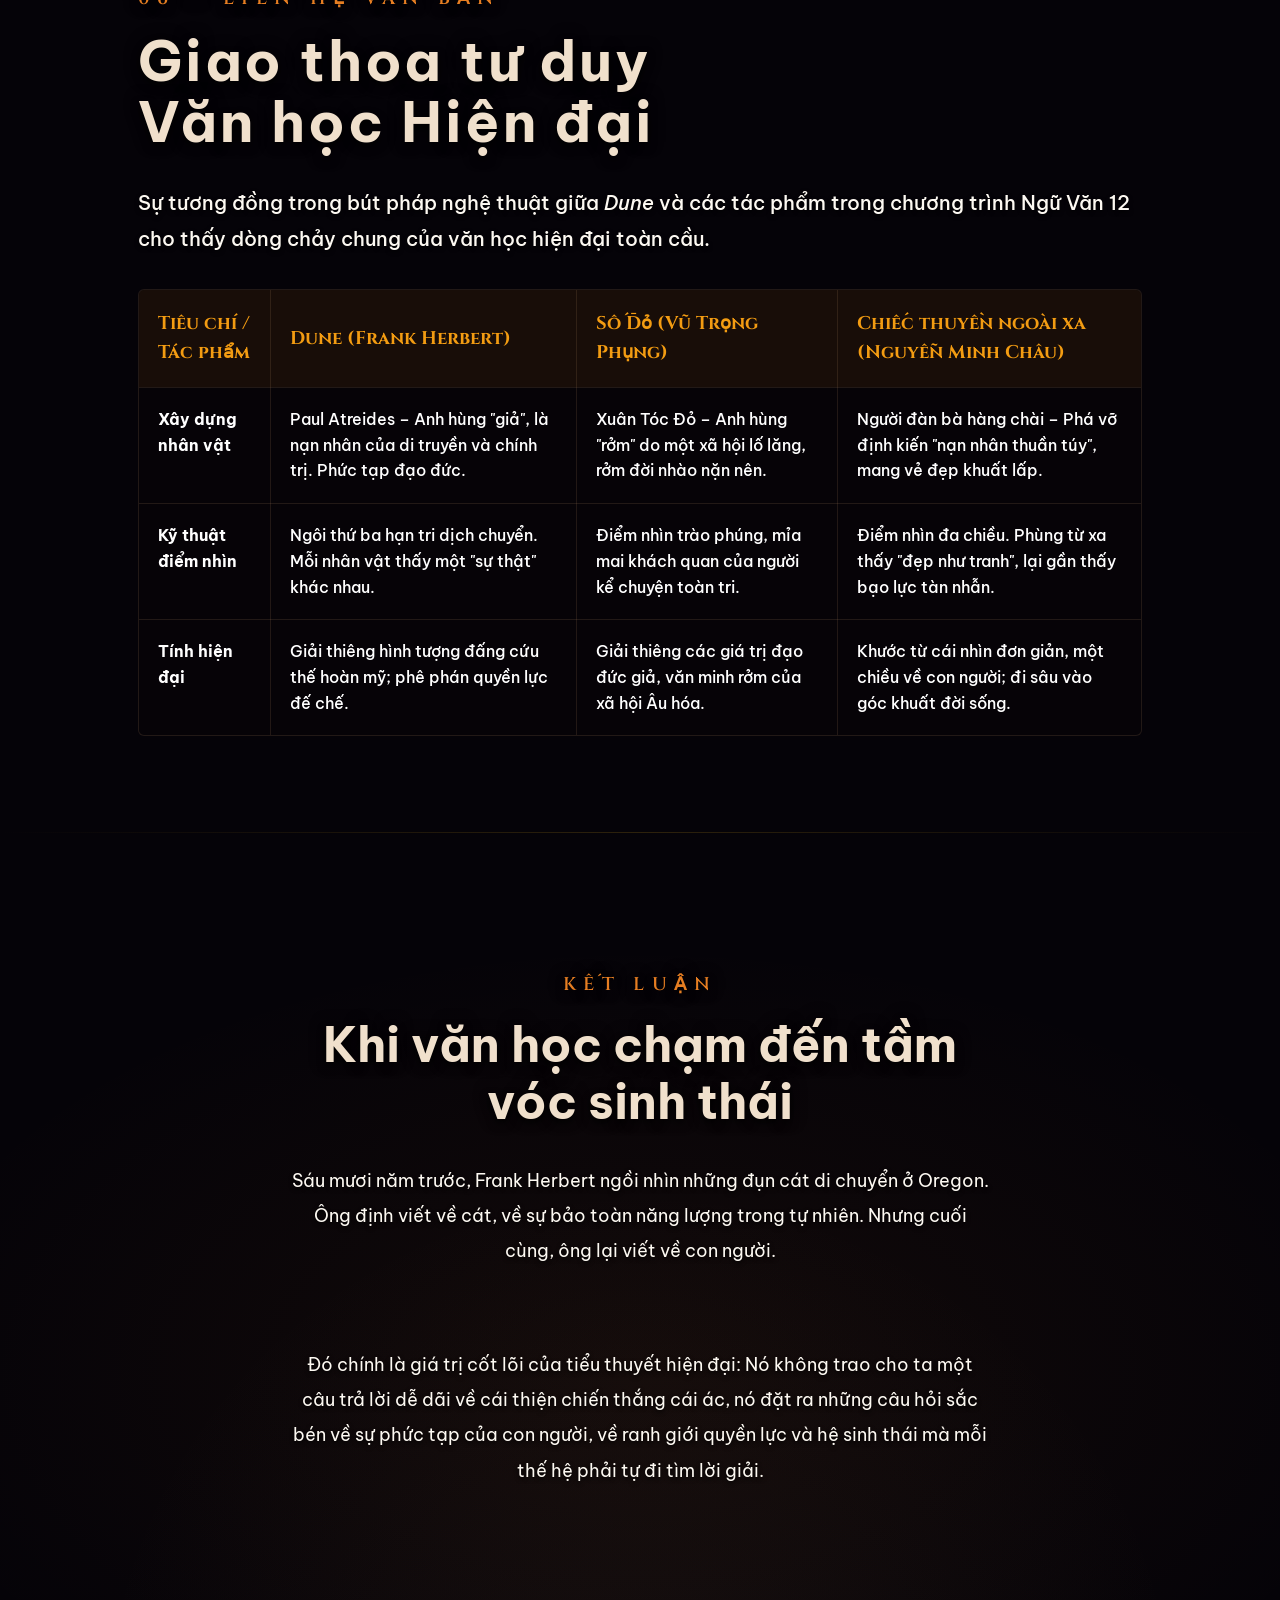
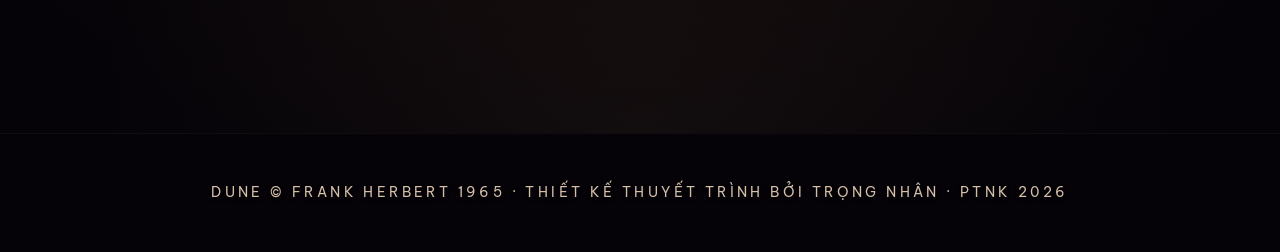
==== commit aae71e80: "Update Core Themes section content" ====
--- a/index.html
+++ b/index.html
@@ -173,7 +173,8 @@
         <span class="section-number">03 — Chủ đề tư tưởng</span>
         <h2 class="section-title">Những tầng nghĩa<br>ẩn dưới lớp cát</h2>
         <p class="section-body" style="margin-bottom: 2rem;">
-          Thay vì những bài giảng đạo lý, Frank Herbert lồng ghép tư tưởng của mình trực tiếp vào những đoạn thoại sắc lẹm và sự giằng xé trong cốt truyện.
+          Thay vì những bài giảng đạo lý, Frank Herbert lồng ghép tư tưởng của mình trực tiếp vào những đoạn thoại sắc
+          lẹm và sự giằng xé trong cốt truyện.
         </p>
       </div>
       <div class="technique-list">
@@ -181,60 +182,80 @@
           <div class="technique-num">01</div>
           <div>
             <h4>Quyền lực tuyệt đối</h4>
-            <blockquote style="font-style: italic; color: var(--sand); border-left: 3px solid var(--spice); padding-left: 1rem; margin: 1rem 0;">
+            <blockquote
+              style="font-style: italic; color: var(--sand); border-left: 3px solid var(--spice); padding-left: 1rem; margin: 1rem 0;">
               "Kẻ nào có khả năng phá hủy một thứ, kẻ đó mới thực sự kiểm soát nó." – Paul Atreides
             </blockquote>
-            <p>Chủ đề này thể hiện rõ ở cuối truyện: Paul không dựa vào quân đội để khuất phục Hoàng đế. Cậu chiến thắng bằng cách đe dọa sẽ dùng nước để hủy diệt vĩnh viễn vòng đời sinh sản của loài Giun Cát, cắt đứt hoàn toàn nguồn cung Hương dược của vũ trụ.</p>
+            <p>Chủ đề này thể hiện rõ ở cuối truyện: Paul không dựa vào quân đội để khuất phục Hoàng đế. Cậu chiến thắng
+              bằng cách đe dọa sẽ dùng nước để hủy diệt vĩnh viễn vòng đời sinh sản của loài Giun Cát, cắt đứt hoàn toàn
+              nguồn cung Hương dược của vũ trụ.</p>
           </div>
         </div>
         <div class="technique-item reveal">
           <div class="technique-num">02</div>
           <div>
             <h4>Luật lệ của sinh tồn</h4>
-            <blockquote style="font-style: italic; color: var(--sand); border-left: 3px solid var(--spice); padding-left: 1rem; margin: 1rem 0;">
+            <blockquote
+              style="font-style: italic; color: var(--sand); border-left: 3px solid var(--spice); padding-left: 1rem; margin: 1rem 0;">
               "Hắn trao nước của hắn cho người chết." – Tiếng thì thầm của người Fremen khi Paul khóc.
             </blockquote>
-            <p>Thiên nhiên Arrakis không vô tri mà là một "nhân vật" định hình cốt truyện. Sự khắc nghiệt ép người Fremen mặc đồ lọc tái chế mồ hôi, và biến một hành động tự nhiên (rơi nước mắt cho cái chết của Jamis) thành một nghi lễ thiêng liêng nhất, chấn động cả bộ tộc.</p>
+            <p>Thiên nhiên Arrakis không vô tri mà là một "nhân vật" định hình cốt truyện. Sự khắc nghiệt ép người
+              Fremen mặc đồ lọc tái chế mồ hôi, và biến một hành động tự nhiên (rơi nước mắt cho cái chết của Jamis)
+              thành một nghi lễ thiêng liêng nhất, chấn động cả bộ tộc.</p>
           </div>
         </div>
         <div class="technique-item reveal">
           <div class="technique-num">03</div>
           <div>
             <h4>Bi kịch của "Đấng cứu thế"</h4>
-            <blockquote style="font-style: italic; color: var(--sand); border-left: 3px solid var(--spice); padding-left: 1rem; margin: 1rem 0;">
-              "Cậu nhìn thấy tương lai của mình... một cuộc thánh chiến tàn bạo lao đi dưới ngọn cờ mang biểu tượng của gia tộc cậu."
-            </blockquote>
-            <p>Xuyên suốt cốt truyện, Paul liên tục vùng vẫy để thoát khỏi danh xưng "Đấng cứu thế". Bi kịch lớn nhất là cậu nhận ra để sống sót và báo thù cho cha, cậu buộc phải châm ngòi cho một cuộc chiến tranh tàn sát hàng tỷ người mà bản thân cậu vô cùng kinh tởm.</p>
+            <blockquote
+              style="font-style: italic; color: var(--sand); border-left: 3px solid var(--spice); padding-left: 1rem; margin: 1rem 0;">
+              "Cậu nhìn thấy tương lai của mình... một cuộc thánh chiến tàn bạo lao đi dưới ngọn cờ mang biểu tượng của
+              gia tộc cậu."
+            </blockquote>
+            <p>Xuyên suốt cốt truyện, Paul liên tục vùng vẫy để thoát khỏi danh xưng "Đấng cứu thế". Bi kịch lớn nhất là
+              cậu nhận ra để sống sót và báo thù cho cha, cậu buộc phải châm ngòi cho một cuộc chiến tranh tàn sát hàng
+              tỷ người mà bản thân cậu vô cùng kinh tởm.</p>
           </div>
         </div>
         <div class="technique-item reveal">
           <div class="technique-num">04</div>
           <div>
             <h4>Sự thao túng tín ngưỡng</h4>
-            <blockquote style="font-style: italic; color: var(--sand); border-left: 3px solid var(--spice); padding-left: 1rem; margin: 1rem 0;">
+            <blockquote
+              style="font-style: italic; color: var(--sand); border-left: 3px solid var(--spice); padding-left: 1rem; margin: 1rem 0;">
               "Chúng ta đã gieo rắc những truyền thuyết ở đây... để nếu một Nữ tu mắc kẹt, bà ta sẽ được bảo vệ."
             </blockquote>
-            <p>Sự sùng bái của người Fremen dành cho Paul không hề tự nhiên. Những lời tiên tri cậu ứng nghiệm khi đến Arrakis thực chất là kịch bản giả mạo (Missionaria Protectiva) do hội Bene Gesserit dàn dựng từ hàng ngàn năm trước để thao túng niềm tin quần chúng.</p>
+            <p>Sự sùng bái của người Fremen dành cho Paul không hề tự nhiên. Những lời tiên tri cậu ứng nghiệm khi đến
+              Arrakis thực chất là kịch bản giả mạo (Missionaria Protectiva) do hội Bene Gesserit dàn dựng từ hàng ngàn
+              năm trước để thao túng niềm tin quần chúng.</p>
           </div>
         </div>
         <div class="technique-item reveal">
           <div class="technique-num">05</div>
           <div>
             <h4>Nhà tù của thời gian</h4>
-            <blockquote style="font-style: italic; color: var(--sand); border-left: 3px solid var(--spice); padding-left: 1rem; margin: 1rem 0;">
+            <blockquote
+              style="font-style: italic; color: var(--sand); border-left: 3px solid var(--spice); padding-left: 1rem; margin: 1rem 0;">
               "Tầm nhìn tiên tri không phải là ánh sáng, nó là một nhà tù giam lỏng sự lựa chọn."
             </blockquote>
-            <p>Khả năng nhìn thấy tương lai nhờ Hương dược không mang lại tự do cho Paul. Cốt truyện liên tục khắc họa sự bất lực của cậu khi nhận ra: biết trước các nhánh tương lai đồng nghĩa với việc mọi quyết định ở hiện tại đều chỉ là bước đi trên một bàn cờ đã được định sẵn.</p>
+            <p>Khả năng nhìn thấy tương lai nhờ Hương dược không mang lại tự do cho Paul. Cốt truyện liên tục khắc họa
+              sự bất lực của cậu khi nhận ra: biết trước các nhánh tương lai đồng nghĩa với việc mọi quyết định ở hiện
+              tại đều chỉ là bước đi trên một bàn cờ đã được định sẵn.</p>
           </div>
         </div>
         <div class="technique-item reveal">
           <div class="technique-num">06</div>
           <div>
             <h4>Ý chí và Bản năng</h4>
-            <blockquote style="font-style: italic; color: var(--sand); border-left: 3px solid var(--spice); padding-left: 1rem; margin: 1rem 0;">
-              "Con vật sẽ cắn đứt chân mình để thoát bẫy. Con người sẽ ở lại, chịu đựng nỗi đau, và chờ đợi để giết kẻ đi săn."
-            </blockquote>
-            <p>Câu nói của Nữ tu viện trưởng ở phép thử Gom Jabbar đầu truyện chính là lời tiên tri cho toàn bộ hành trình của Paul. Cậu chấp nhận chịu đựng nỗi đau mất gia tộc, nấp mình chui lủi giữa sa mạc như trong một cái bẫy, để chờ thời cơ lật đổ Hoàng đế.</p>
+            <blockquote
+              style="font-style: italic; color: var(--sand); border-left: 3px solid var(--spice); padding-left: 1rem; margin: 1rem 0;">
+              "Con vật sẽ cắn đứt chân mình để thoát bẫy. Con người sẽ ở lại, chịu đựng nỗi đau, và chờ đợi để giết kẻ
+              đi săn."
+            </blockquote>
+            <p>Câu nói của Nữ tu viện trưởng ở phép thử Gom Jabbar đầu truyện chính là lời tiên tri cho toàn bộ hành
+              trình của Paul. Cậu chấp nhận chịu đựng nỗi đau mất gia tộc, nấp mình chui lủi giữa sa mạc như trong một
+              cái bẫy, để chờ thời cơ lật đổ Hoàng đế.</p>
           </div>
         </div>
       </div>
@@ -423,9 +444,6 @@
           sinh thái mà mỗi thế hệ phải tự đi tìm lời giải.
         </p>
         <br><br>
-        <p class="conclusion-credit">Thuyết trình Ngữ Văn 12</p>
-        <p class="conclusion-credit" style="margin-top: 0.5rem; color: var(--sand);">VNUHCM — Trường Phổ Thông Năng
-          Khiếu</p>
       </div>
     </div>
   </section>
--- a/style.css
+++ b/style.css
@@ -1034,19 +1034,29 @@
   font-size: 2.5rem;
   font-weight: 800;
   line-height: 1;
-  background: linear-gradient(180deg, rgba(230, 126, 34, 0.3), rgba(230, 126, 34, 0.05));
+  background: linear-gradient(180deg, #E67E22, rgba(230, 126, 34, 0.6));
   -webkit-background-clip: text;
   background-clip: text;
   -webkit-text-fill-color: transparent;
+  filter: drop-shadow(0 0 8px rgba(230, 126, 34, 0.5));
   transition: all 0.4s;
-  text-shadow: none !important;
 }
 
 .technique-item:hover .technique-num {
-  background: linear-gradient(180deg, rgba(230, 126, 34, 0.6), rgba(230, 126, 34, 0.15));
+  background: linear-gradient(180deg, #FF9945, #E67E22);
   -webkit-background-clip: text;
   background-clip: text;
   -webkit-text-fill-color: transparent;
+  filter: drop-shadow(0 0 14px rgba(230, 126, 34, 0.8));
+}
+
+/* Light mode: solid dark amber for maximum contrast on white */
+body.light-theme .technique-num {
+  background: linear-gradient(180deg, #B5510E, #E67E22);
+  -webkit-background-clip: text;
+  background-clip: text;
+  -webkit-text-fill-color: transparent;
+  filter: drop-shadow(0 1px 3px rgba(181, 81, 14, 0.3));
 }
 
 /* ===== COMPARISON TABLE ===== */
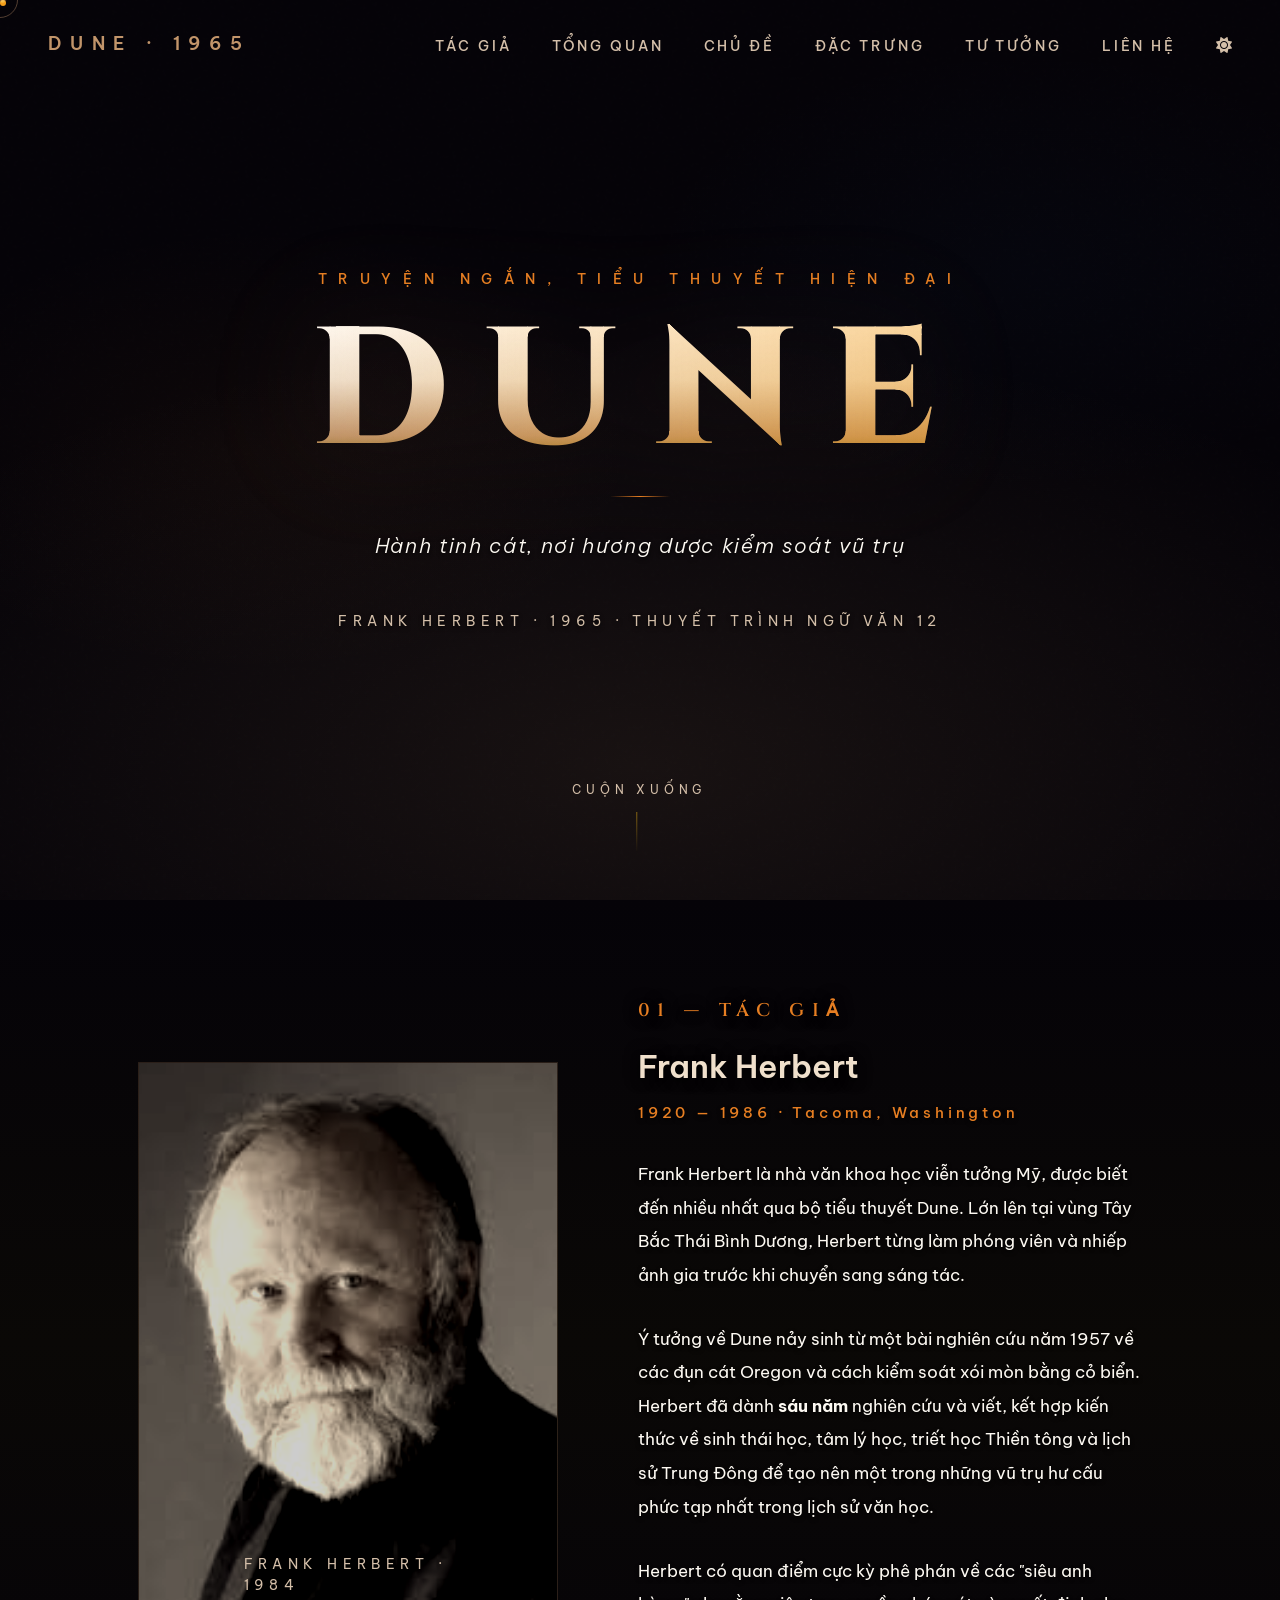
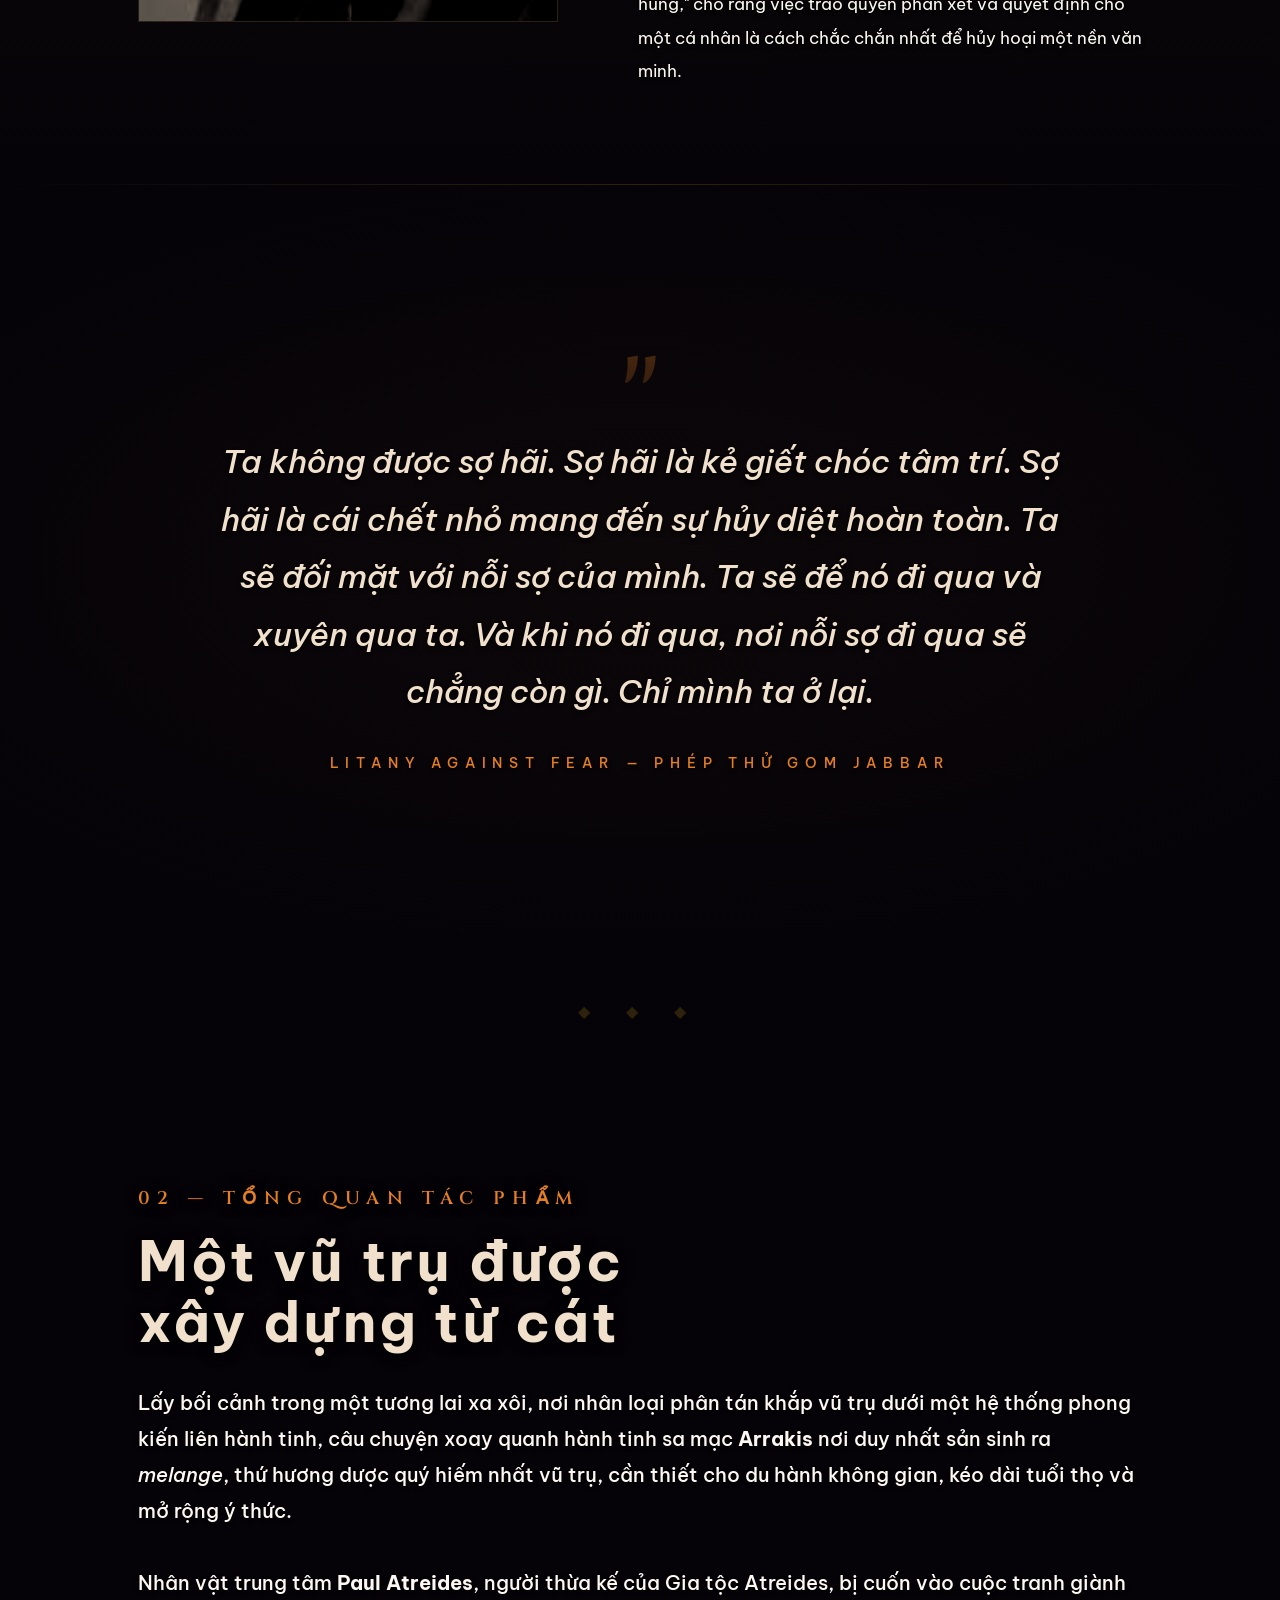
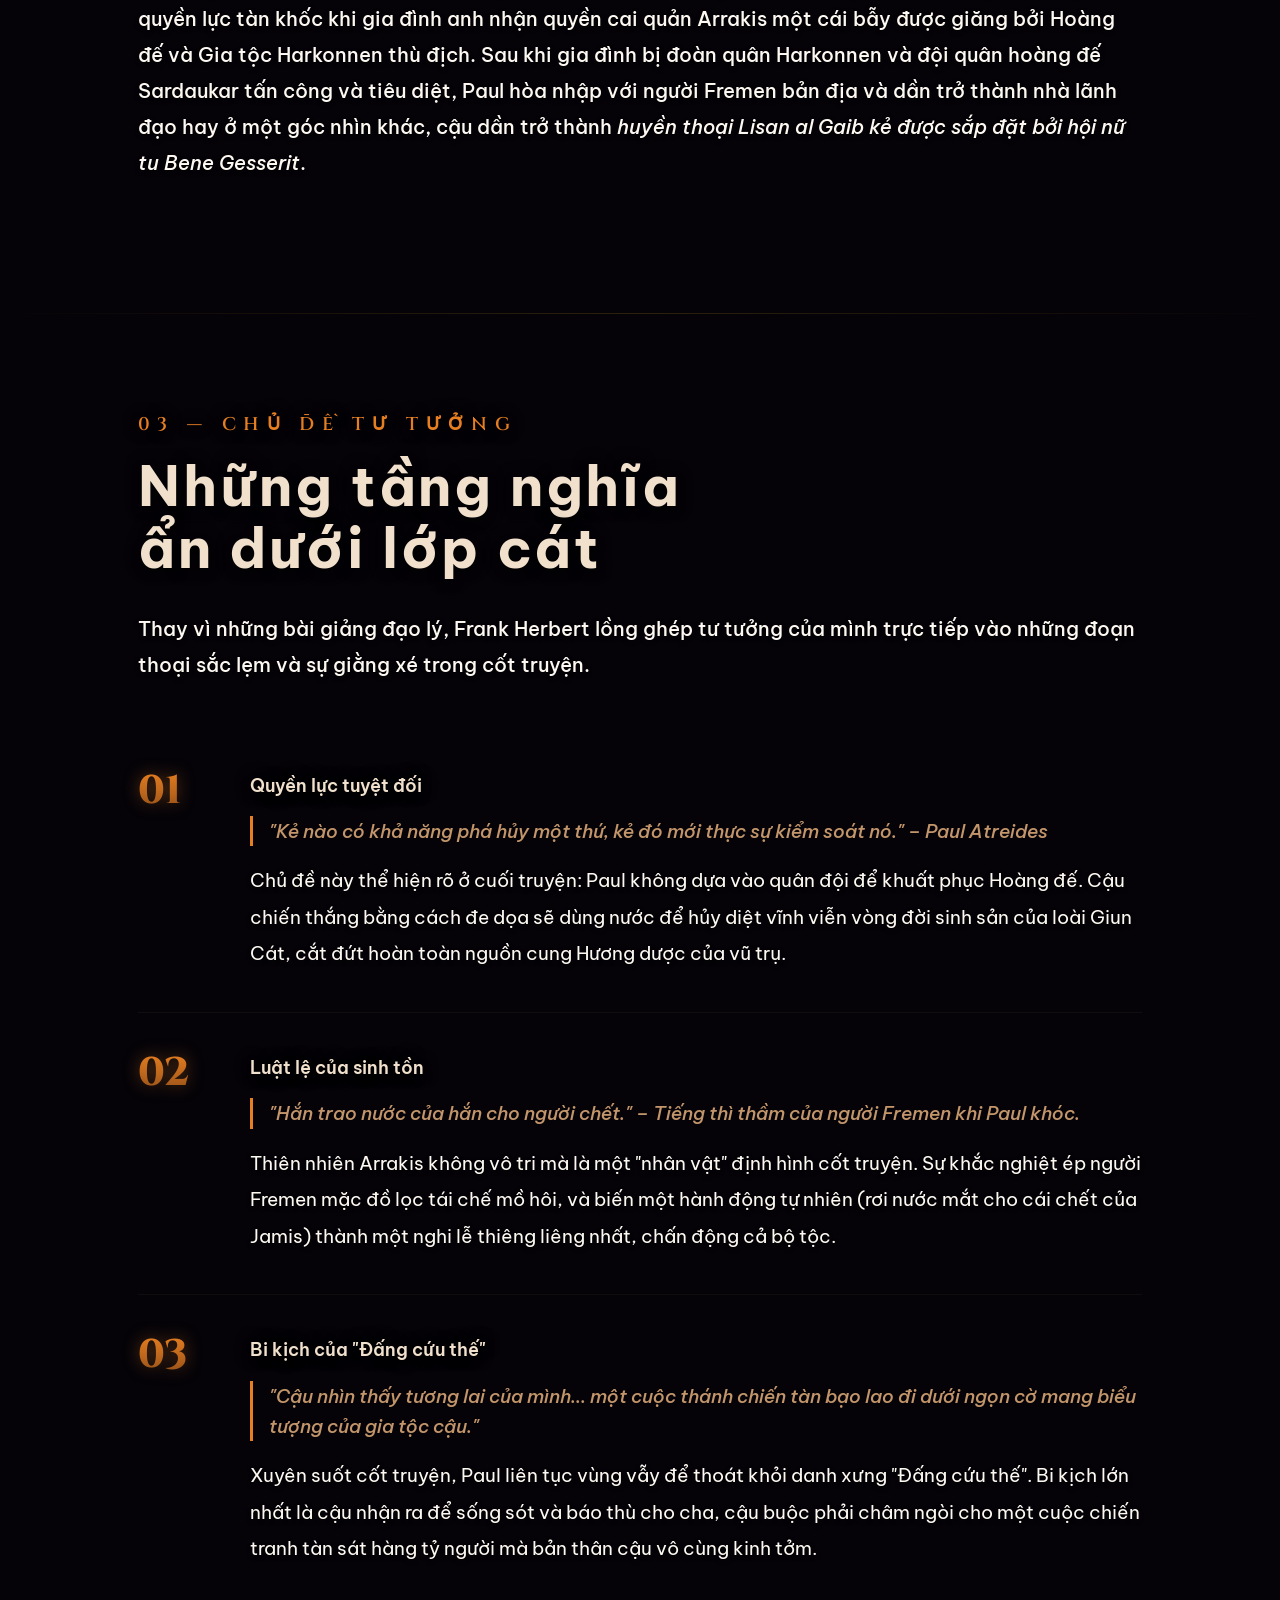
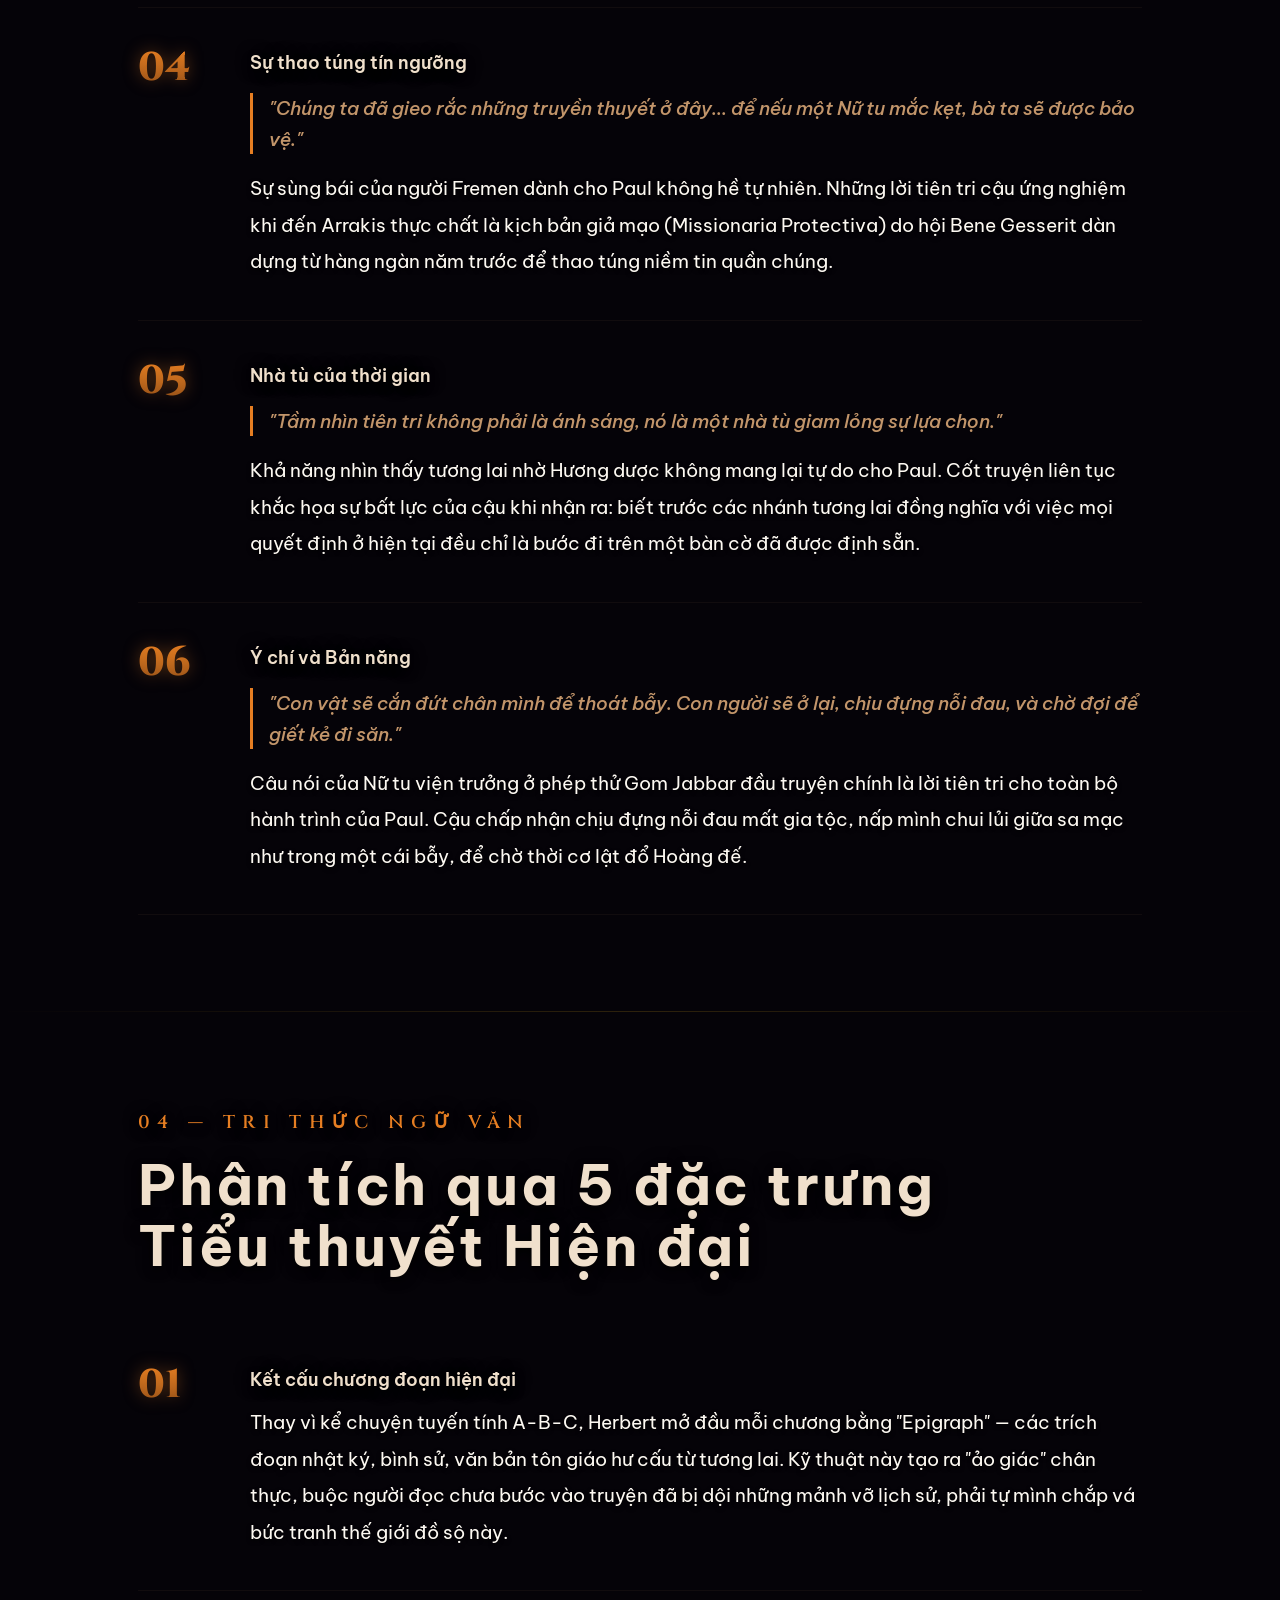
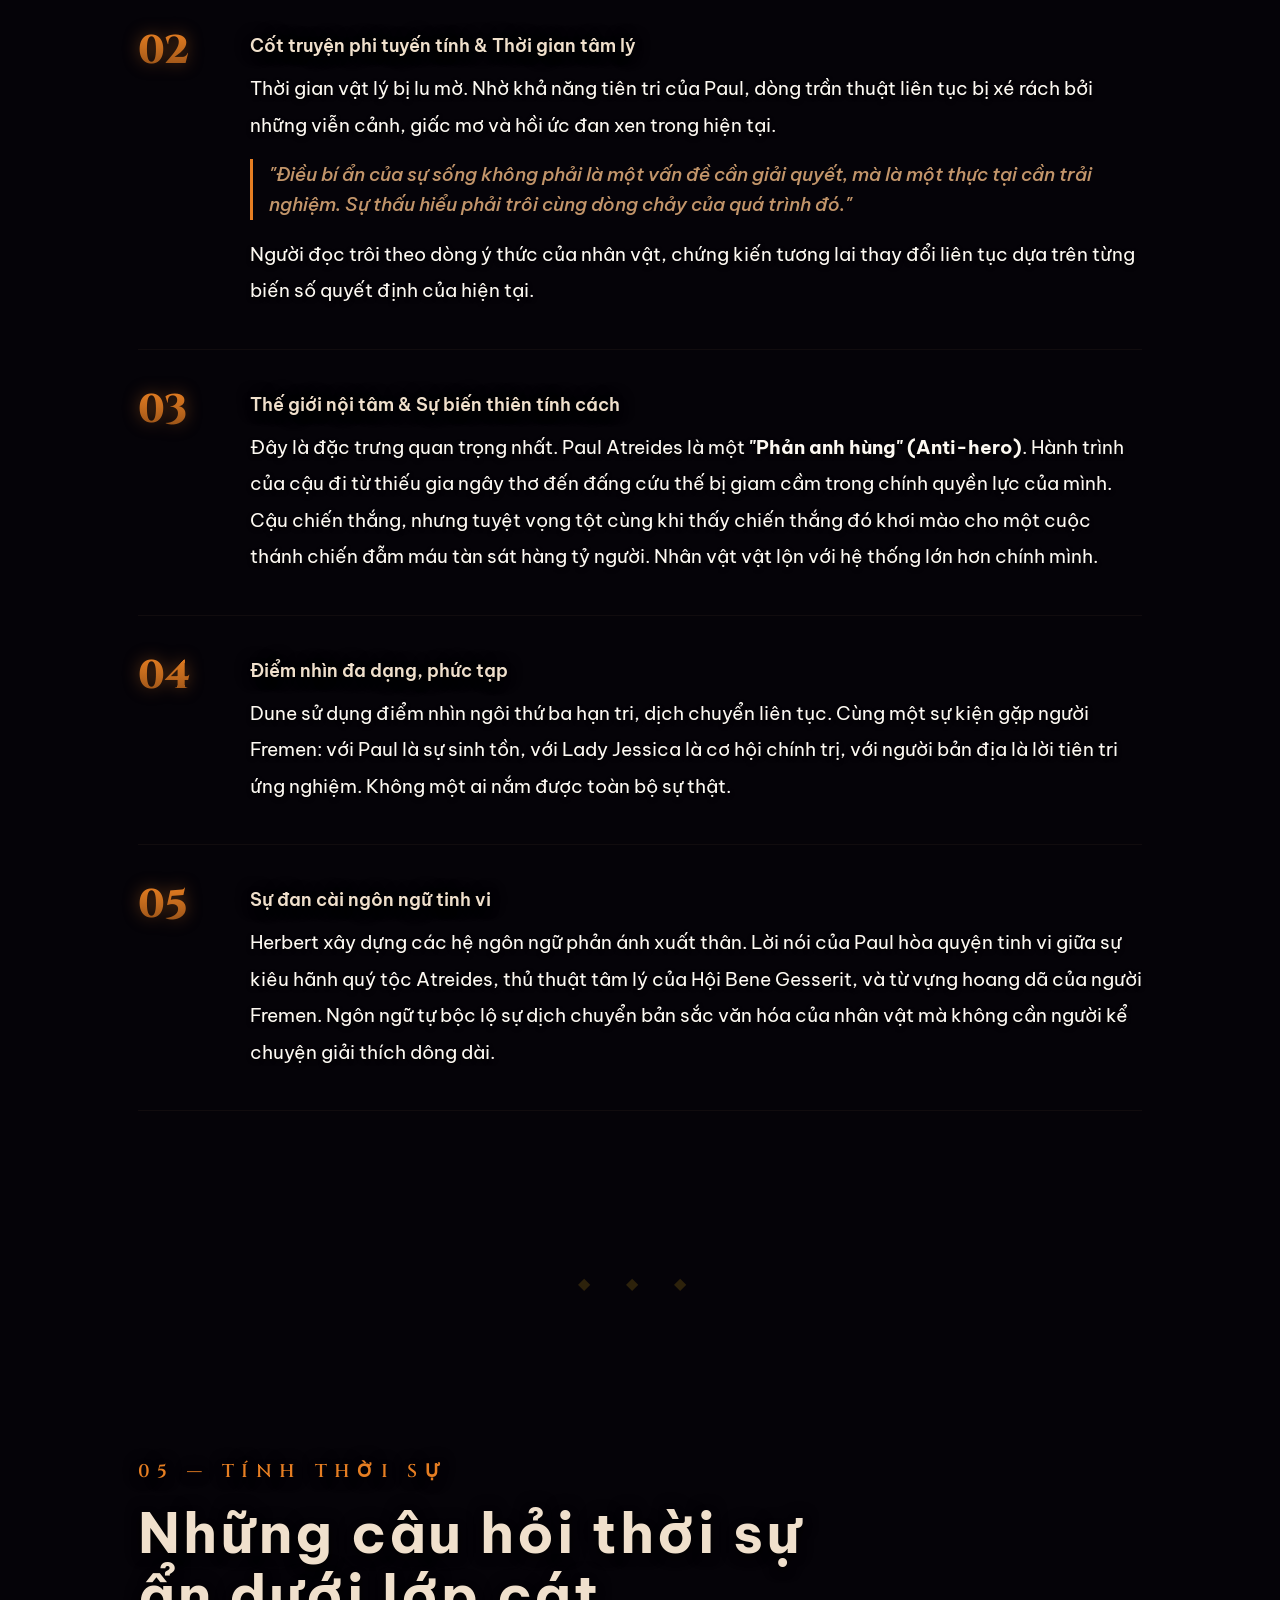
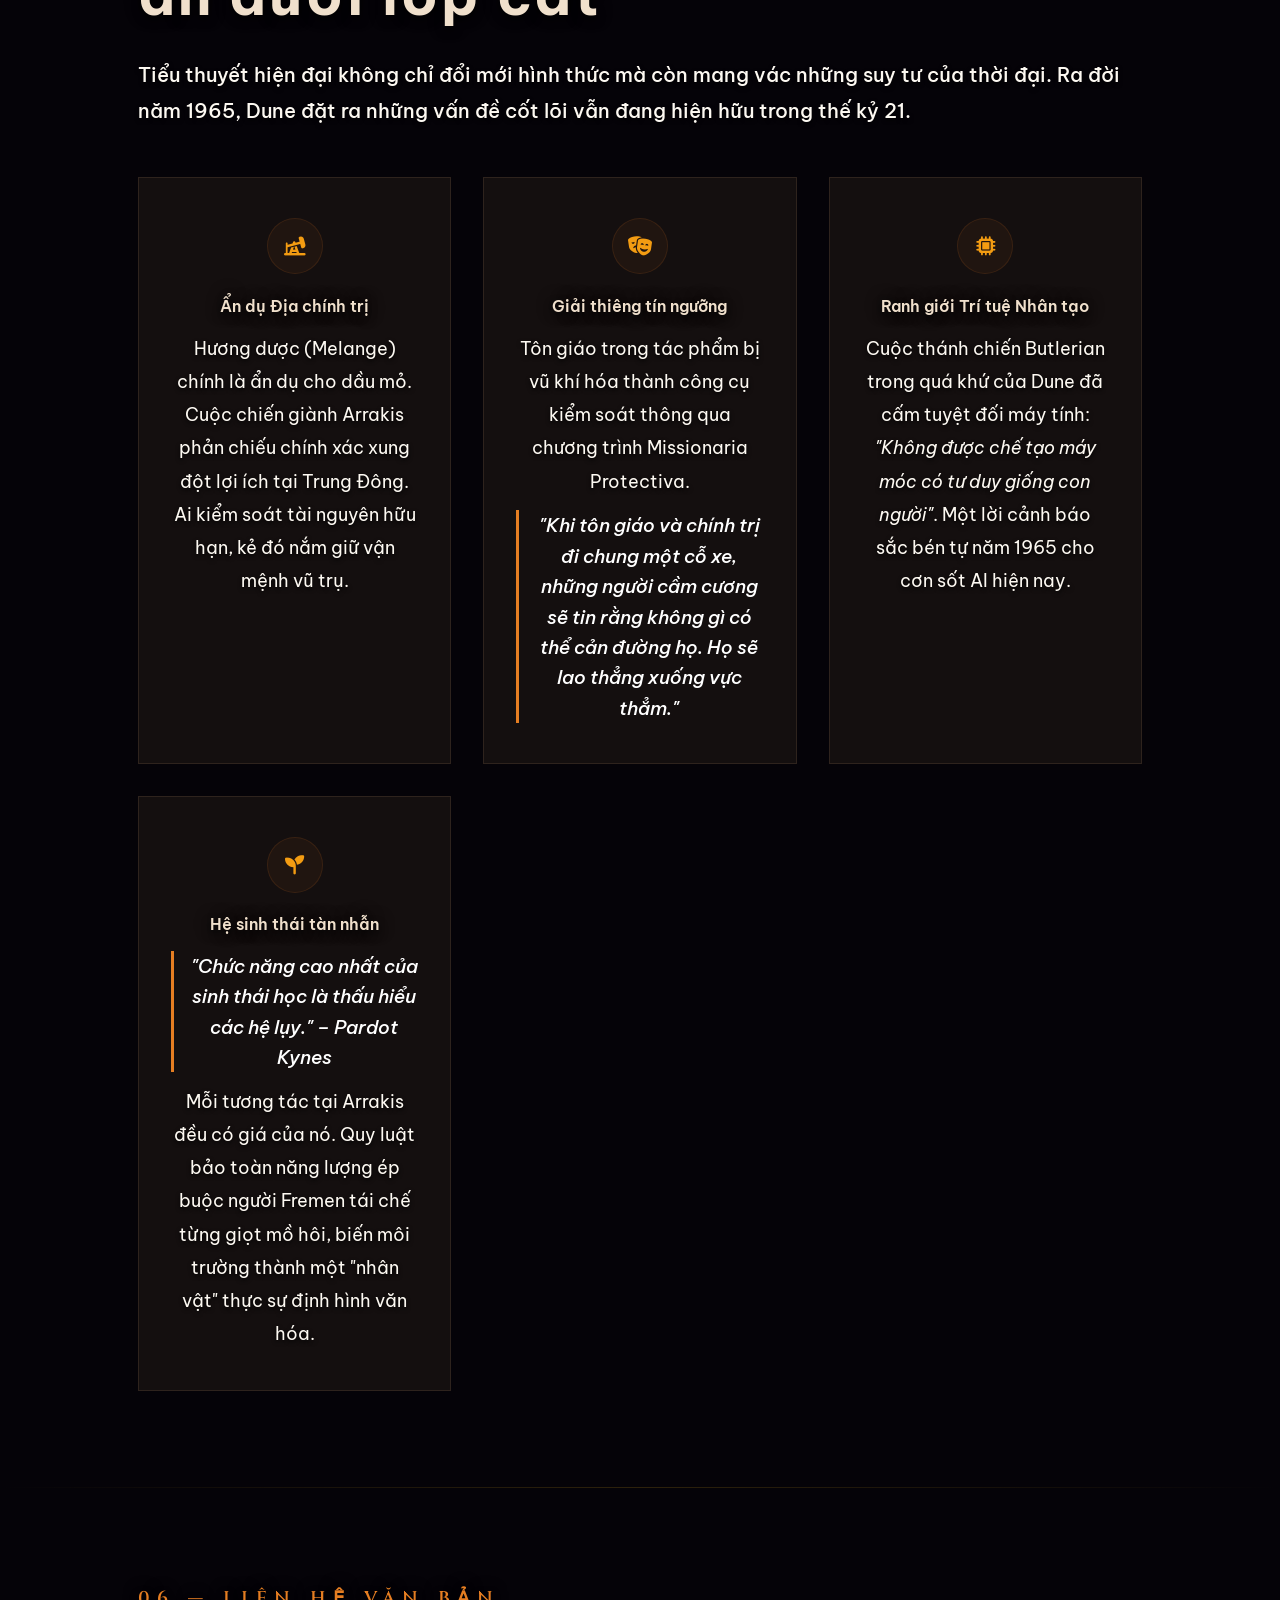
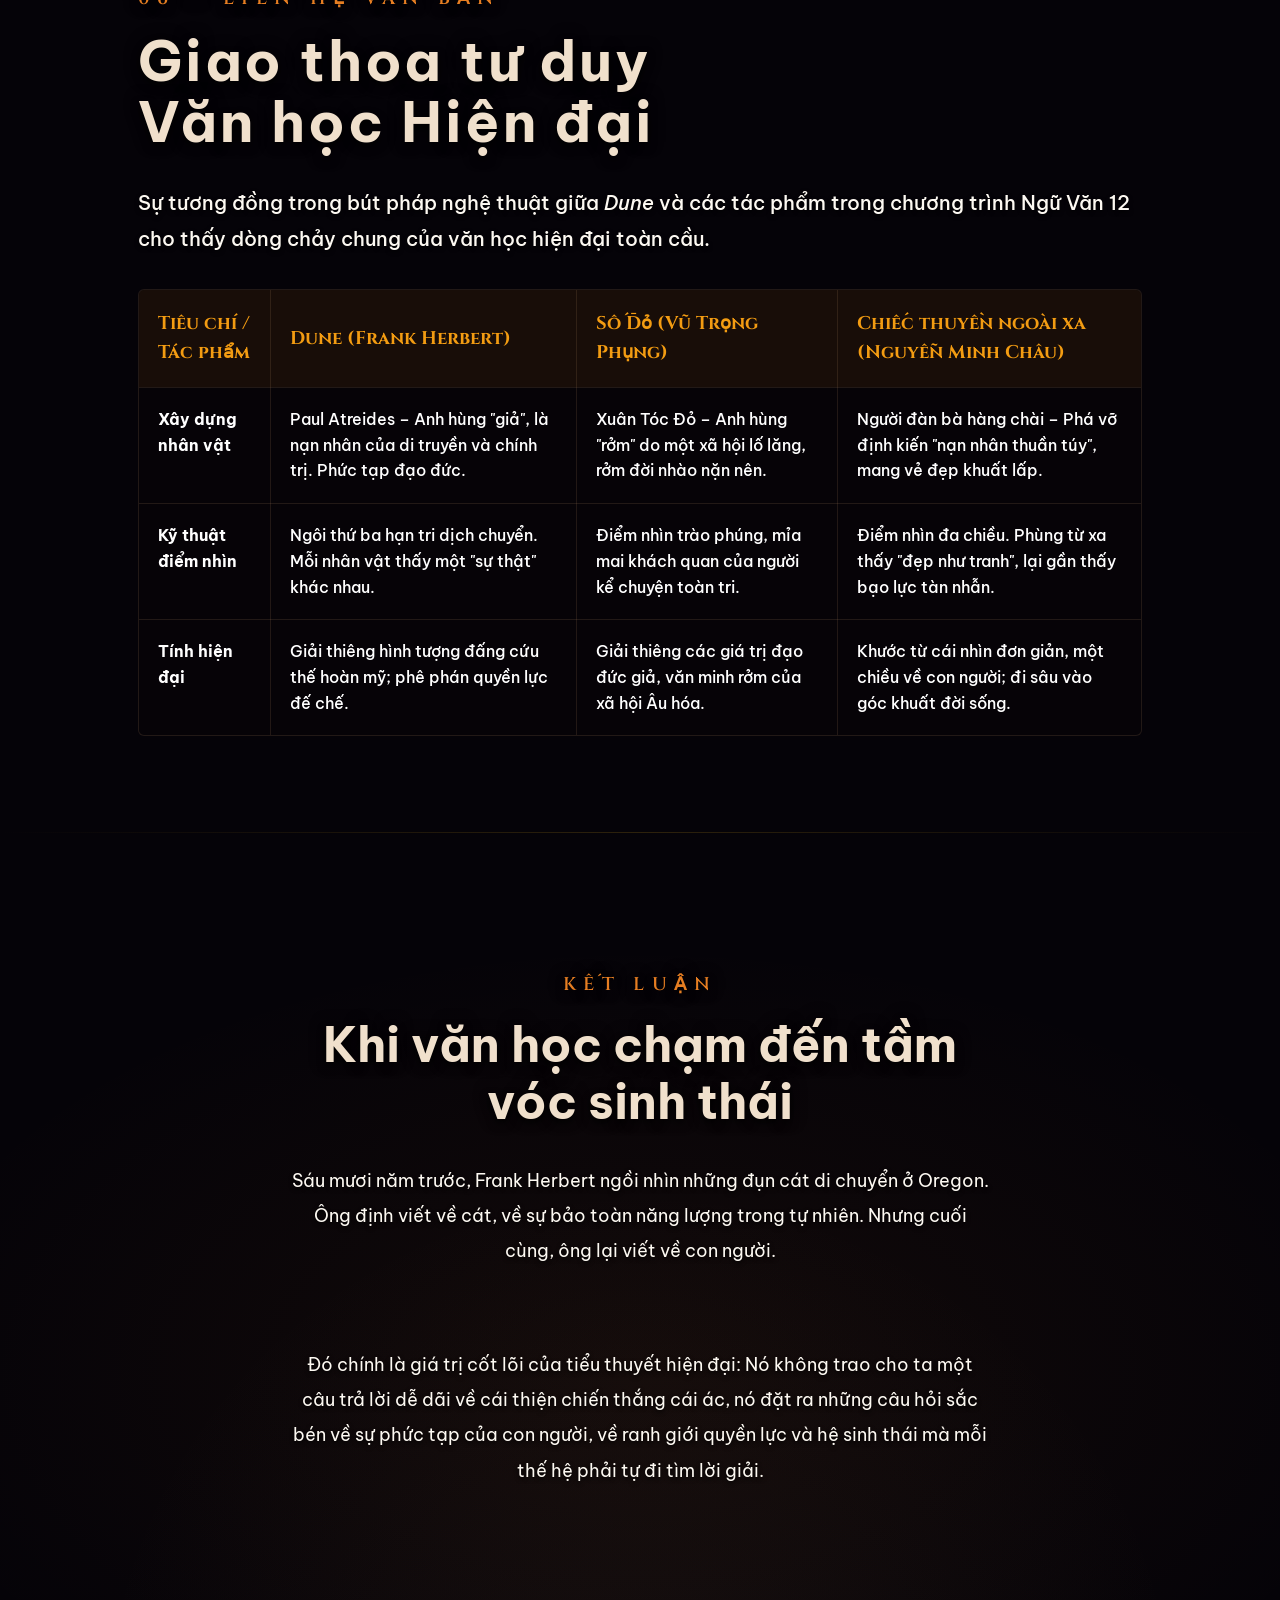
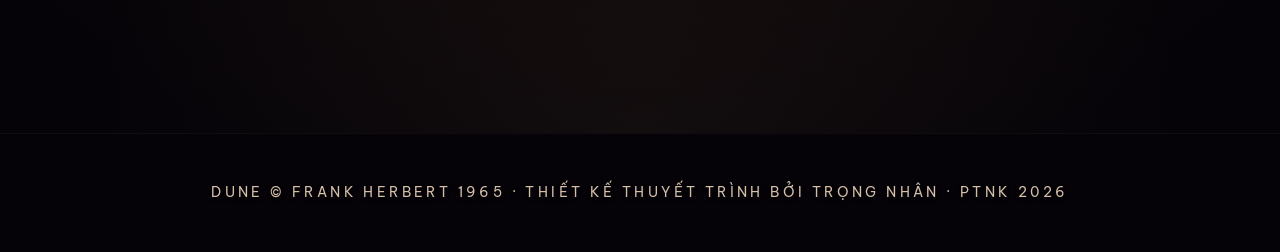
==== commit 563cbc72: "Update index.html with latest changes" ====
--- a/index.html
+++ b/index.html
@@ -121,7 +121,7 @@
   <section class="quote-section reveal">
     <div class="container">
       <div class="quote-mark">"</div>
-      <p class="quote-text">Tôi không được sợ hãi. Sợ hãi là kẻ giết chóc tâm trí. Sợ hãi là cái chết nhỏ mang đến sự
+      <p class="quote-text">Ta không được sợ hãi. Sợ hãi là kẻ giết chóc tâm trí. Sợ hãi là cái chết nhỏ mang đến sự
         hủy diệt hoàn toàn. Ta sẽ đối mặt với nỗi sợ của mình. Ta sẽ để nó đi qua và xuyên qua ta. Và khi nó đi qua, nơi
         nỗi sợ đi qua sẽ chẳng còn gì. Chỉ mình ta ở lại.</p>
       <p class="quote-author">Litany Against Fear — Phép thử Gom Jabbar</p>
